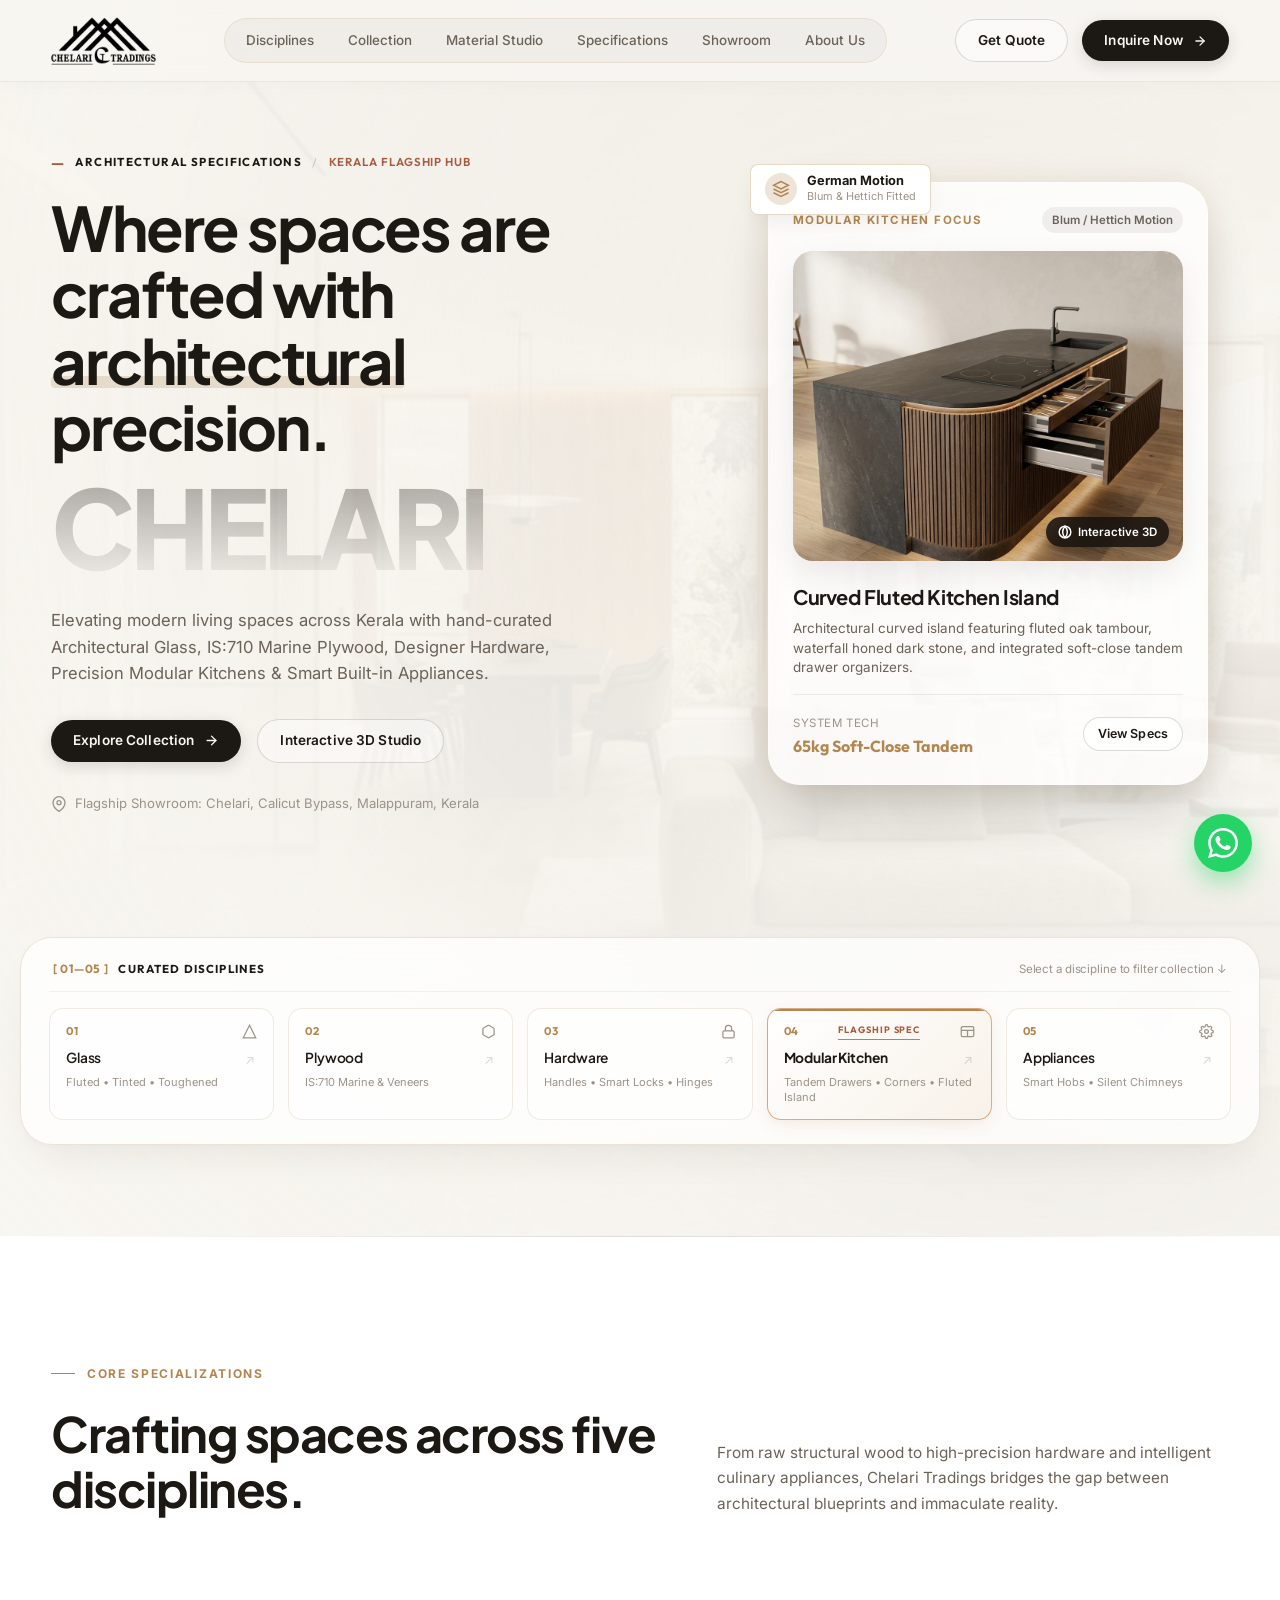
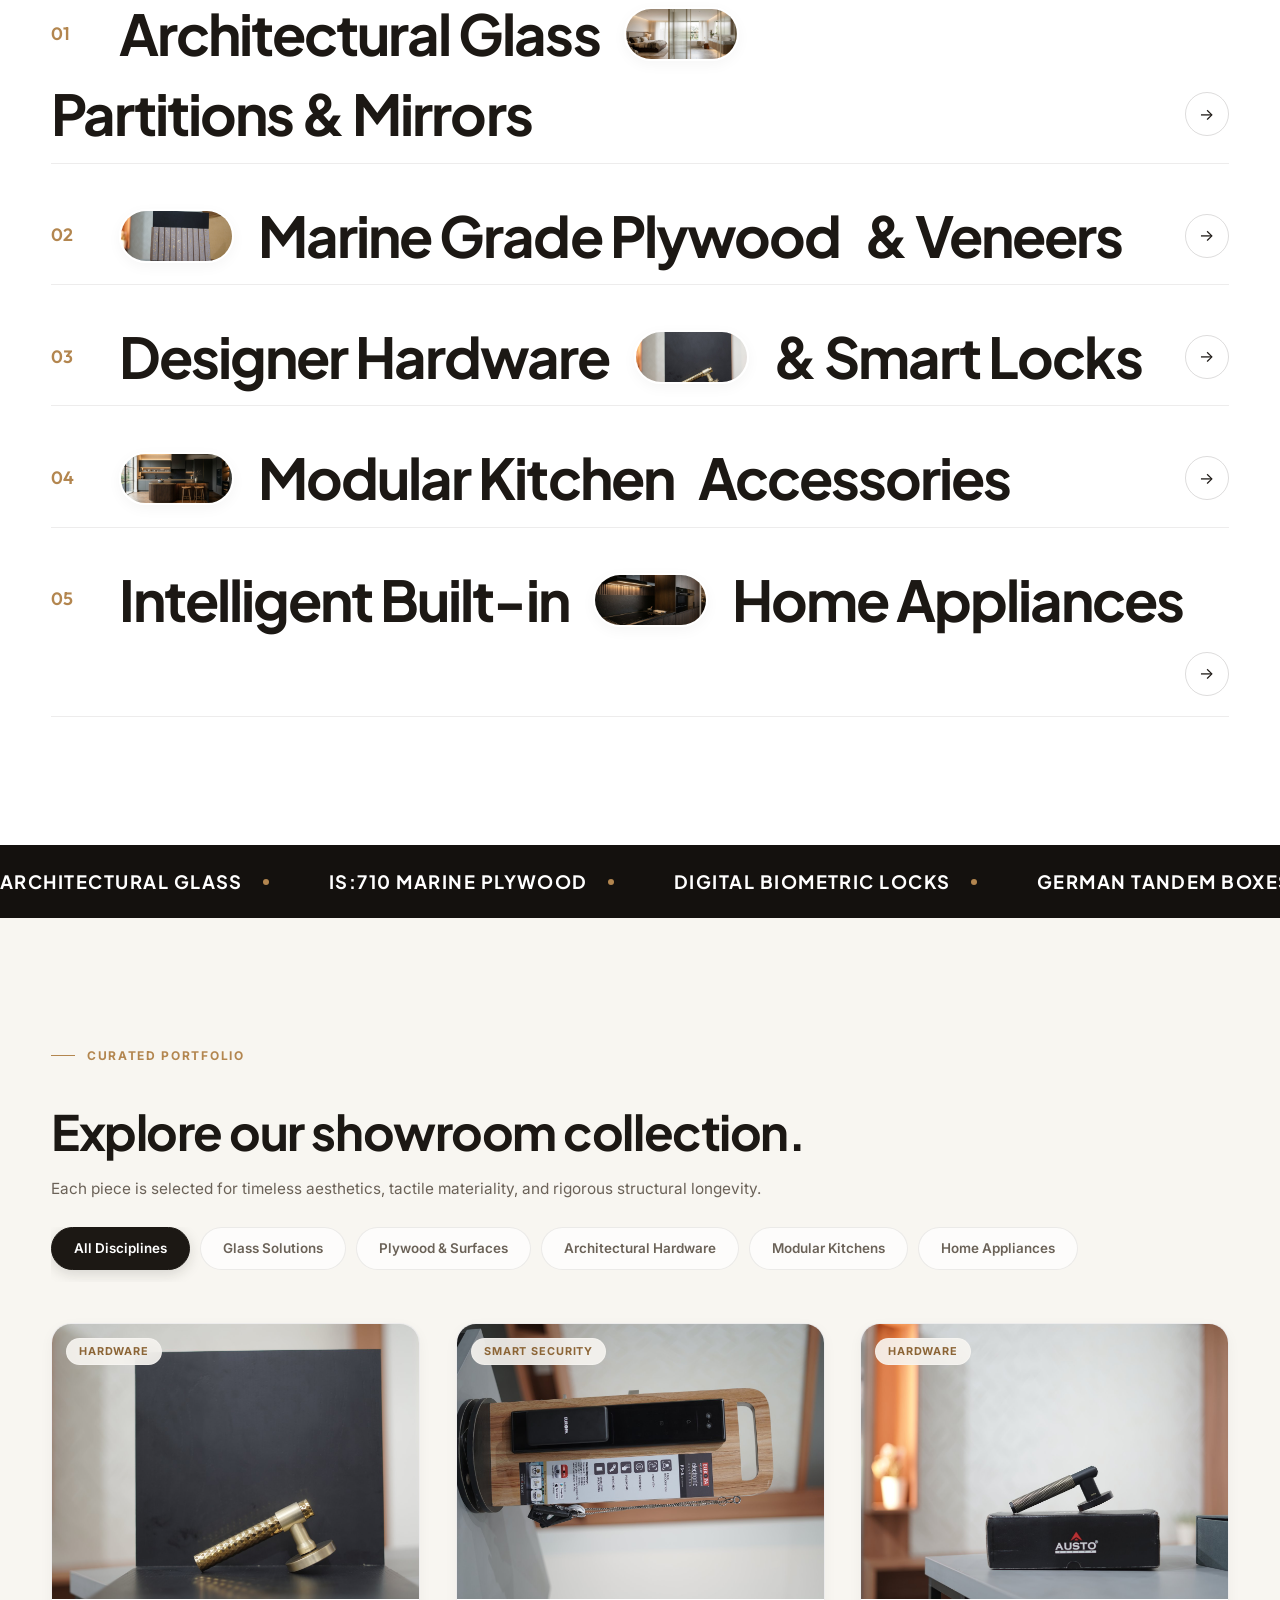
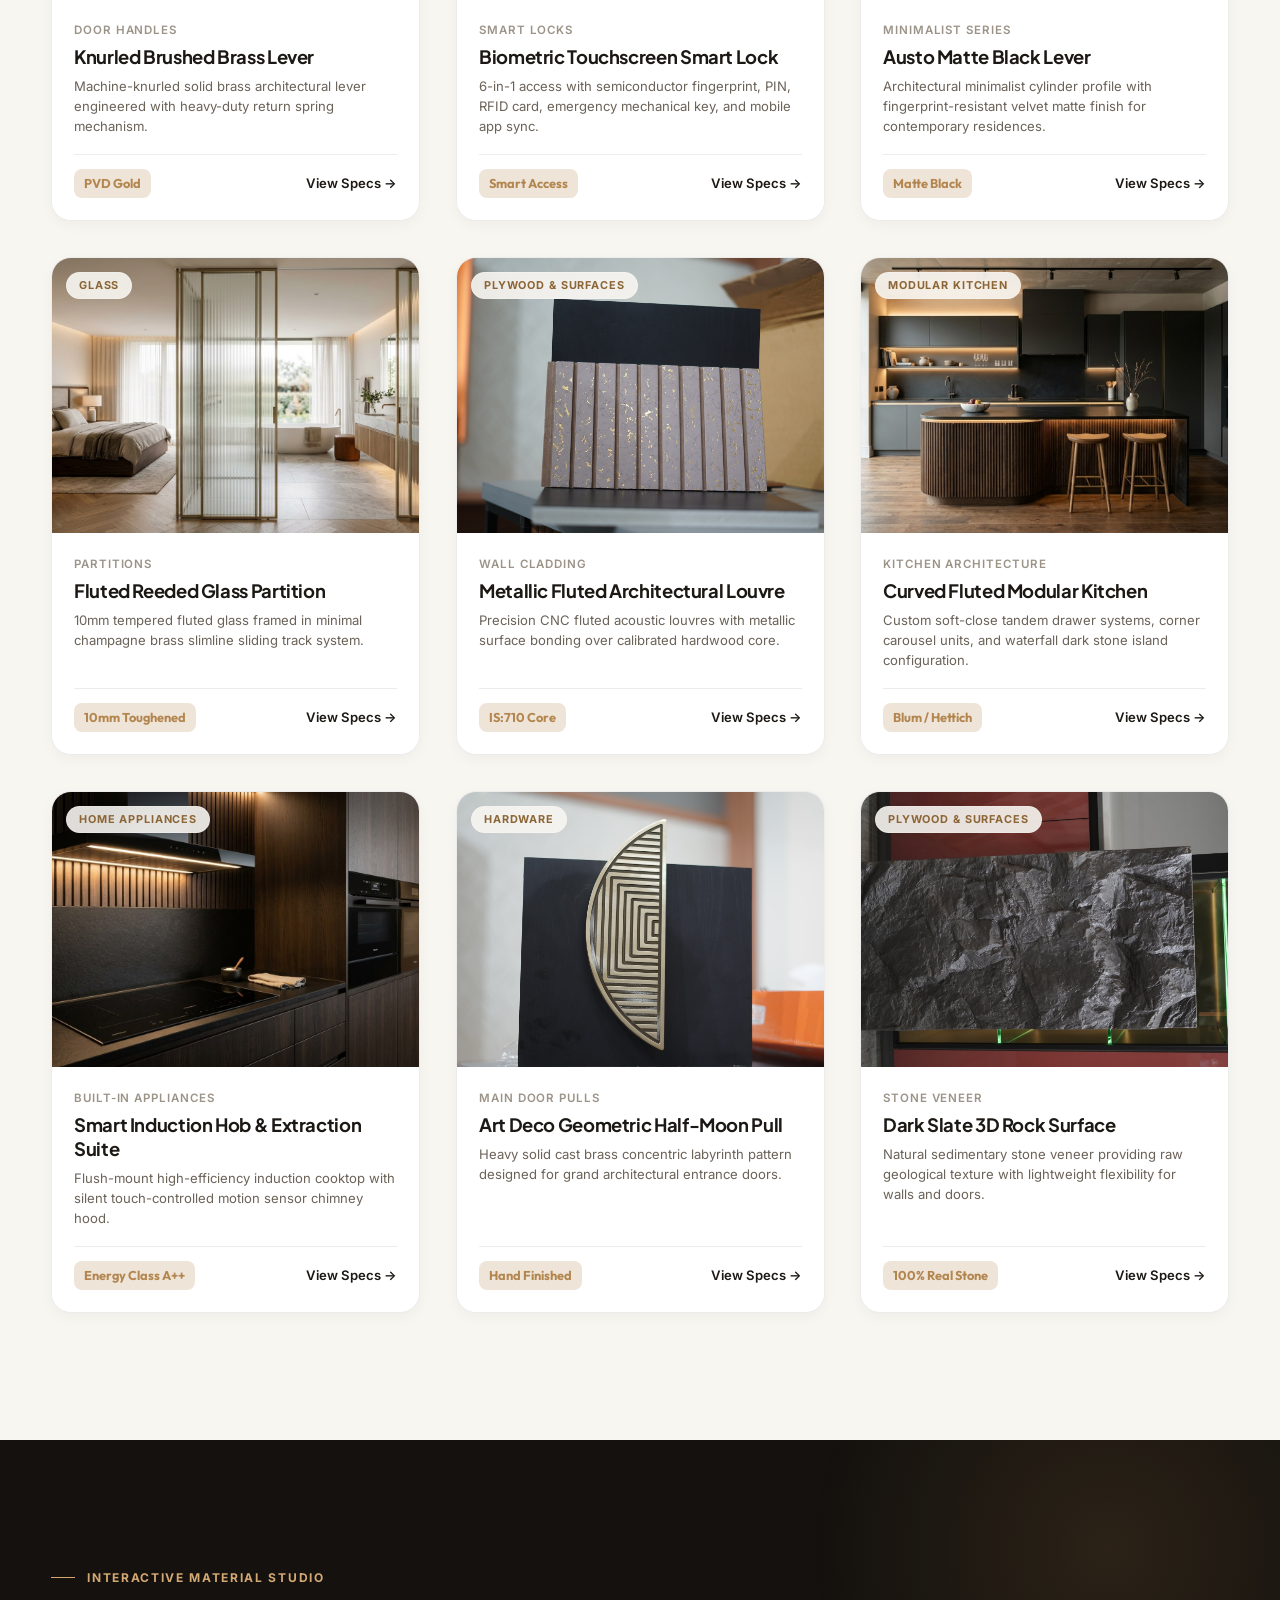
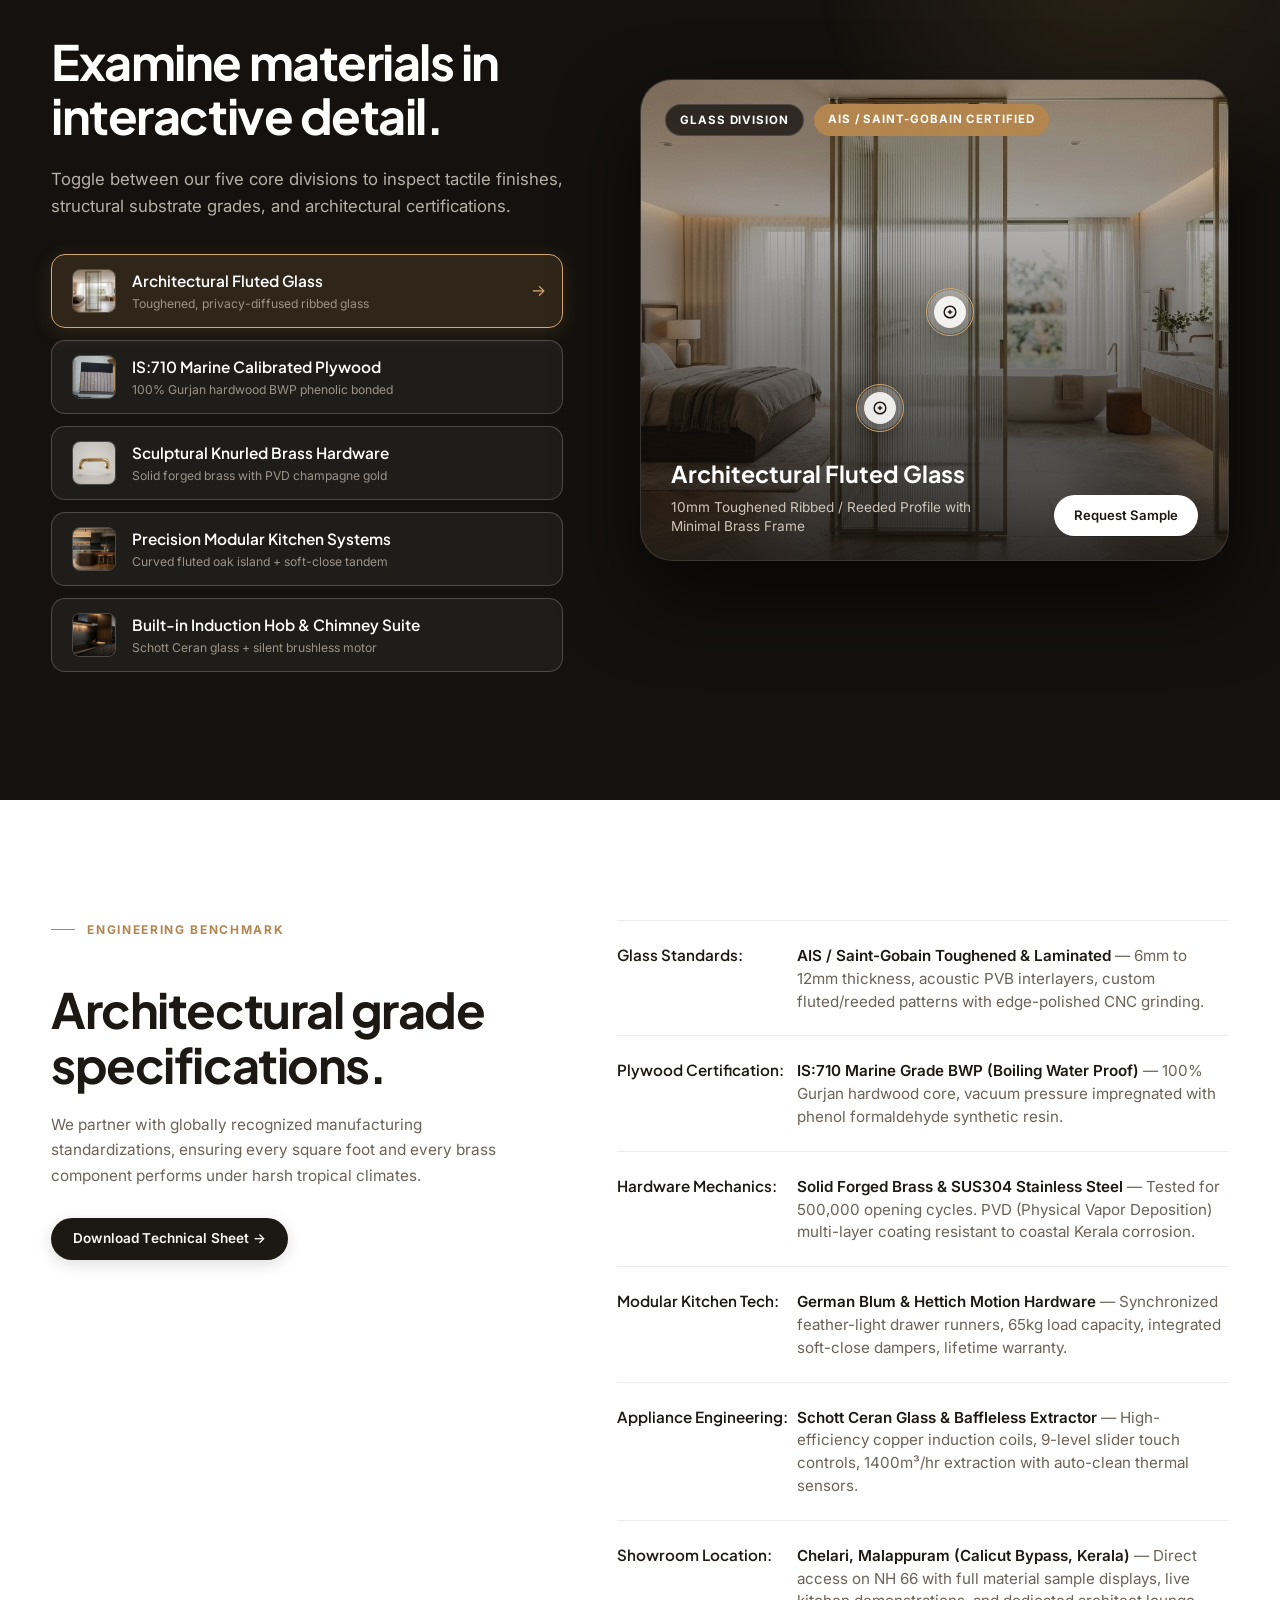
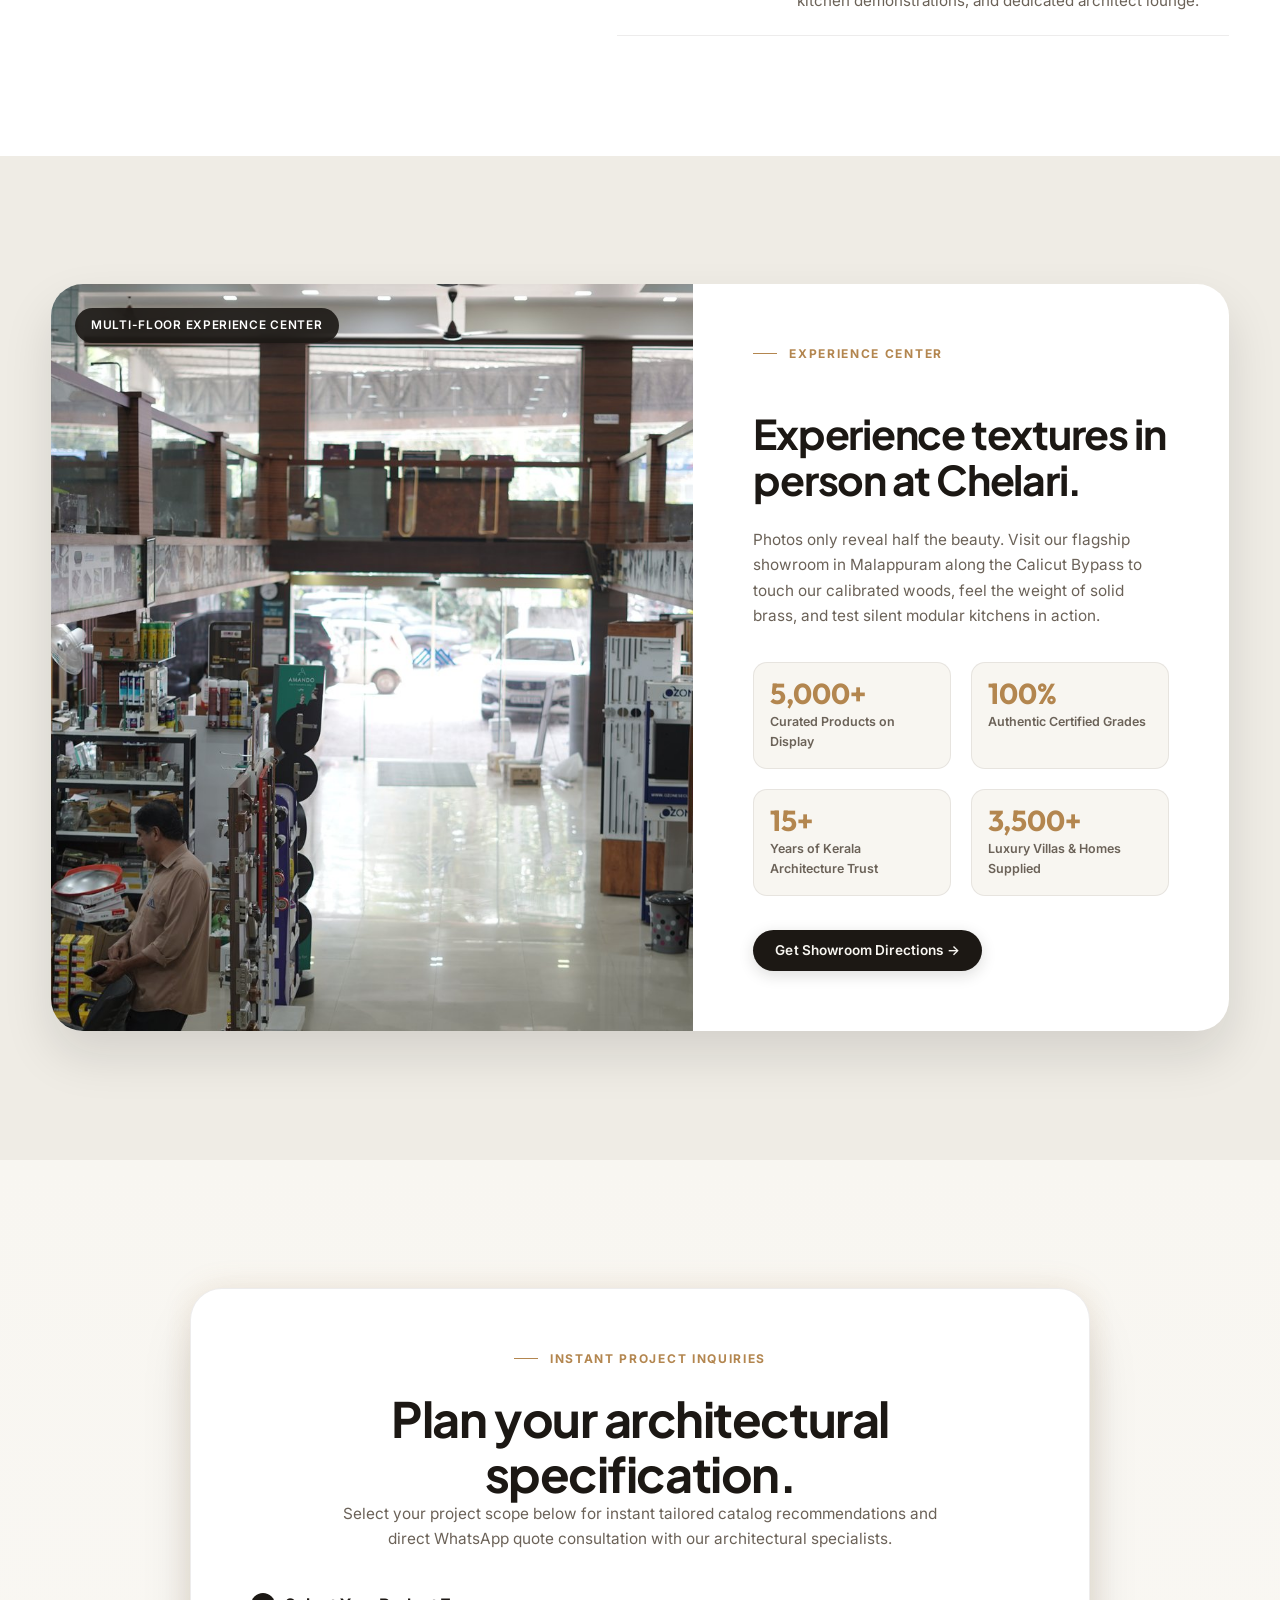
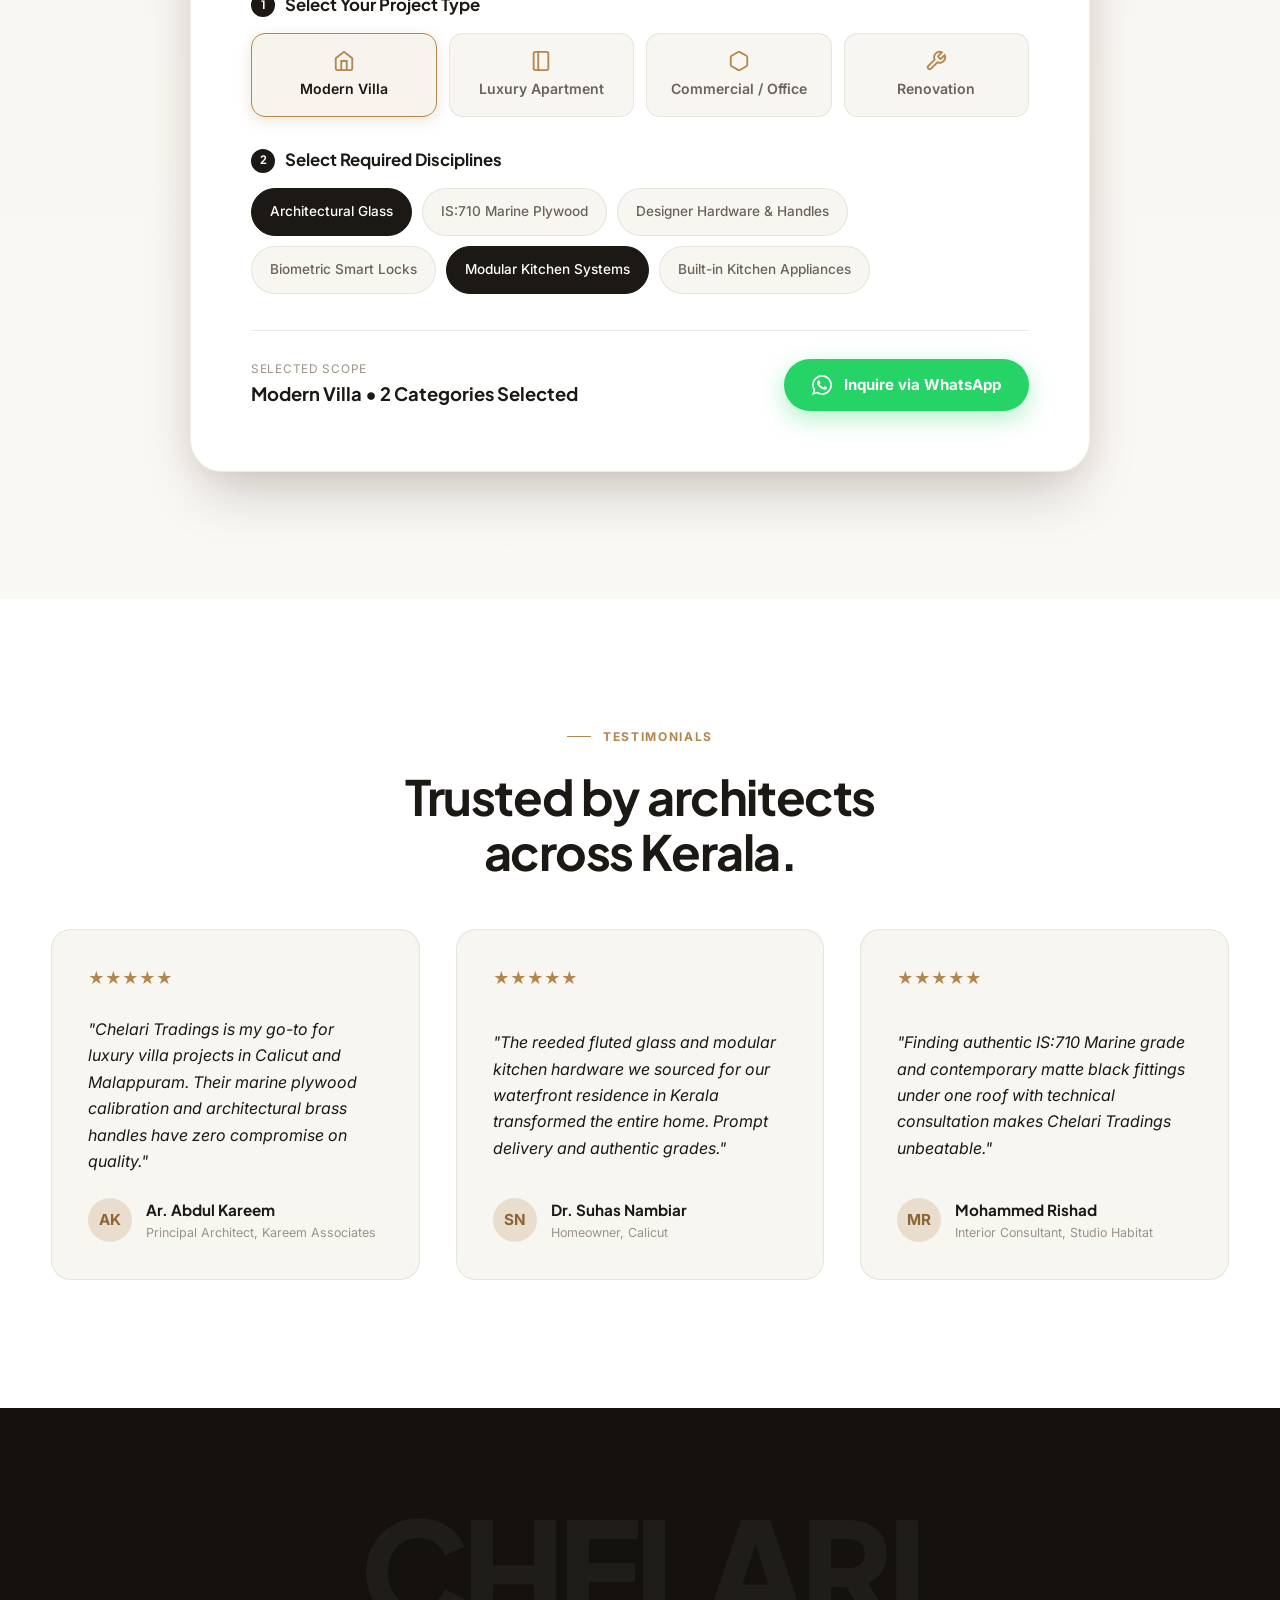
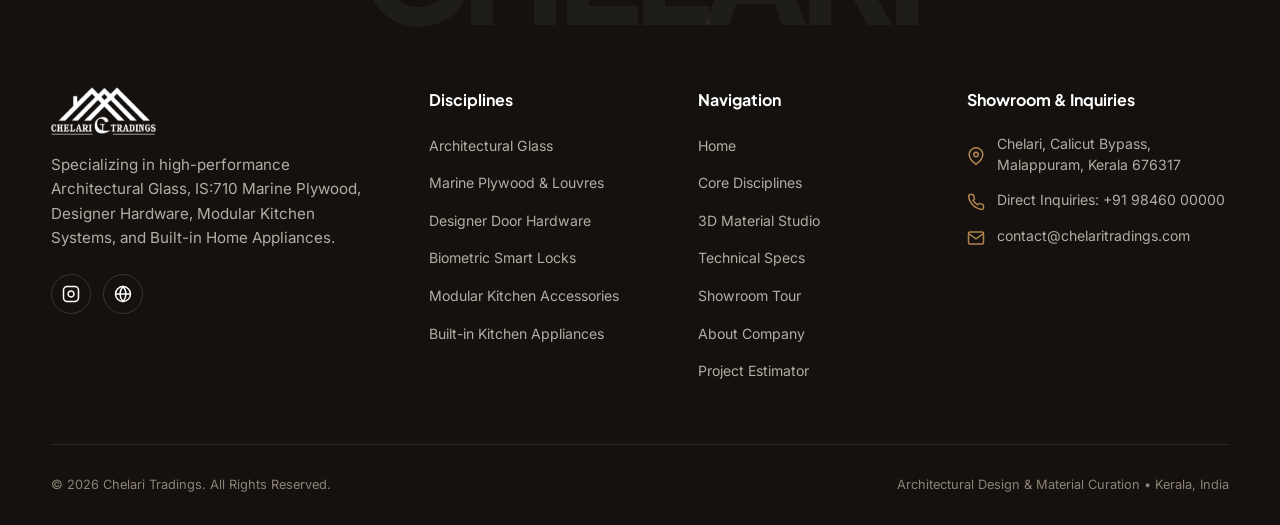
==== index.html @ c4375ded "first commit" ====
<!DOCTYPE html>
<html lang="en">
<head>
  <meta charset="UTF-8">
  <meta name="viewport" content="width=device-width, initial-scale=1.0">
  <title>Chelari Tradings — Architectural Glass, Plywood, Hardware, Modular Kitchens & Appliances</title>
  <meta name="description" content="Chelari Tradings is Kerala's premier architectural showroom for Toughened Glass, Marine Plywood, Luxury Hardware, German Modular Kitchens & Built-in Home Appliances.">
  <meta name="keywords" content="Chelari Tradings, Glass, Plywood, Hardware, Modular Kitchen Accessories, Home Appliances, Malappuram, Kerala, Calicut, Architectural Hardware">
  
  <!-- Open Graph -->
  <meta property="og:type" content="website">
  <meta property="og:title" content="Chelari Tradings — The Art of Architectural Living">
  <meta property="og:description" content="Curating world-class Glass, Marine Plywood, Architectural Hardware, Modular Kitchens & Built-in Appliances.">
  <meta property="og:image" content="assets/images/features/hero-interior.jpg">
  <meta property="og:url" content="https://chelaritradings.com">

  <!-- Favicon -->
  <link rel="icon" type="image/png" href="assets/images/logo_black_nav.png">

  <!-- Stylesheet -->
  <link rel="stylesheet" href="css/style.css">
</head>
<body>

  <!-- Top Scroll Progress Indicator -->
  <div id="scroll-progress"></div>

  <!-- Site Navigation Header -->
  <header class="site-header" id="site-header">
    <div class="container nav-wrapper">
      <a href="#hero" class="brand-logo" id="nav-brand-logo" aria-label="Chelari Tradings Home">
        <img src="assets/images/logo_black_nav.png" alt="Chelari Tradings" width="130" height="58">
      </a>

      <!-- Desktop Navigation Menu -->
      <nav class="nav-links" id="desktop-nav-menu" aria-label="Main Navigation">
        <a href="#disciplines" class="nav-link">Disciplines</a>
        <a href="#showcase" class="nav-link">Collection</a>
        <a href="#studio" class="nav-link">Material Studio</a>
        <a href="#standards" class="nav-link">Specifications</a>
        <a href="#showroom" class="nav-link">Showroom</a>
        <a href="about.html" class="nav-link">About Us</a>
      </nav>

      <!-- Desktop CTA -->
      <div class="nav-cta-group">
        <a href="#estimator" class="btn-pill btn-pill-outline" id="nav-quote-btn">Get Quote</a>
        <a href="https://wa.me/919846000000?text=Hello%20Chelari%20Tradings%2C%20I%20would%20like%20to%20inquire%20about%20your%20products" target="_blank" rel="noopener" class="btn-pill btn-pill-primary" id="nav-contact-btn">
          <span>Inquire Now</span>
          <svg width="14" height="14" viewBox="0 0 24 24" fill="none" stroke="currentColor" stroke-width="2.2" stroke-linecap="round" stroke-linejoin="round">
            <line x1="5" y1="12" x2="19" y2="12"></line>
            <polyline points="12 5 19 12 12 19"></polyline>
          </svg>
        </a>
      </div>

      <!-- Mobile Hamburger Button -->
      <button class="mobile-toggle" id="mobile-menu-toggle" aria-label="Open Navigation Menu">
        <span></span>
        <span></span>
        <span></span>
      </button>
    </div>
  </header>

  <!-- Mobile Drawer Menu -->
  <div class="mobile-drawer" id="mobile-nav-drawer" aria-hidden="true">
    <nav class="nav-links">
      <a href="#disciplines" class="nav-link">Disciplines</a>
      <a href="#showcase" class="nav-link">Collection</a>
      <a href="#studio" class="nav-link">Material Studio</a>
      <a href="#standards" class="nav-link">Specifications</a>
      <a href="#showroom" class="nav-link">Showroom Tour</a>
      <a href="about.html" class="nav-link">About Chelari</a>
      <a href="#estimator" class="nav-link">Project Estimator</a>
    </nav>
    <a href="https://wa.me/919846000000?text=Hello%20Chelari%20Tradings%2C%20I%20would%20like%20to%20inquire%20about%20your%20products" class="btn-pill btn-pill-primary" style="justify-content: center; width: 100%;">
      Inquire on WhatsApp →
    </a>
  </div>

  <main id="main-content">

    <!-- ==========================================================================
         HERO SECTION (3D Parallax & Floating 3D Showcase Card)
         ========================================================================== -->
    <section class="hero-section" id="hero">
      <div class="hero-backdrop">
        <img src="assets/images/features/hero-interior.jpg" alt="Architectural Luxury Interior Background" class="hero-backdrop-img" loading="eager" fetchpriority="high">
        <div class="hero-backdrop-gradient"></div>
      </div>

      <div class="container hero-content-grid">
        <!-- Hero Left Column -->
        <div class="hero-left">
          <div class="hero-eyebrow" id="hero-badge">
            <span class="hero-eyebrow-accent">—</span>
            <span class="hero-eyebrow-label">ARCHITECTURAL SPECIFICATIONS</span>
            <span class="hero-eyebrow-sep">/</span>
            <span class="hero-eyebrow-hub">KERALA FLAGSHIP HUB</span>
          </div>

          <h1 class="hero-headline">
            Where spaces are crafted with <span class="highlight-word">architectural</span> precision.
          </h1>

          <div class="hero-brand-mega" aria-hidden="true">CHELARI</div>

          <p class="hero-subtext">
            Elevating modern living spaces across Kerala with hand-curated Architectural Glass, IS:710 Marine Plywood, Designer Hardware, Precision Modular Kitchens & Smart Built-in Appliances.
          </p>

          <div class="hero-actions">
            <a href="#showcase" class="btn-pill btn-pill-primary" id="hero-explore-cta">
              <span>Explore Collection</span>
              <svg width="15" height="15" viewBox="0 0 24 24" fill="none" stroke="currentColor" stroke-width="2.2" stroke-linecap="round" stroke-linejoin="round">
                <line x1="5" y1="12" x2="19" y2="12"></line>
                <polyline points="12 5 19 12 12 19"></polyline>
              </svg>
            </a>
            <a href="#studio" class="btn-pill btn-pill-outline" id="hero-studio-cta">Interactive 3D Studio</a>
          </div>

          <div class="hero-location-tag">
            <svg width="16" height="16" viewBox="0 0 24 24" fill="none" stroke="currentColor" stroke-width="2">
              <path d="M21 10c0 7-9 13-9 13s-9-6-9-13a9 9 0 0 1 18 0z"></path>
              <circle cx="12" cy="10" r="3"></circle>
            </svg>
            <span>Flagship Showroom: Chelari, Calicut Bypass, Malappuram, Kerala</span>
          </div>
        </div>

        <!-- Hero Right Column: 3D Interactive Card -->
        <div class="hero-right">
          <div class="hero-3d-card-wrapper">
            <!-- Satellite Floating Badge -->
            <div class="hero-satellite-badge" id="hero-floating-badge">
              <div class="satellite-icon">
                <svg width="18" height="18" viewBox="0 0 24 24" fill="none" stroke="currentColor" stroke-width="2">
                  <path d="M12 2L2 7l10 5 10-5-10-5zM2 17l10 5 10-5M2 12l10 5 10-5"></path>
                </svg>
              </div>
              <div class="satellite-text">
                <span class="satellite-bold">German Motion</span>
                <span class="satellite-sub">Blum &amp; Hettich Fitted</span>
              </div>
            </div>

            <!-- The 3D Interactive Tilt Card -->
            <div class="hero-3d-card tilt-card" id="hero-featured-tilt-card" data-grade="Marine IS:710 / German Hardware" data-finish="Fluted Dark Oak & Honed Quartzite">
              <div class="hero-3d-card-glare"></div>

              <div class="hero-card-header">
                <span class="hero-card-category">MODULAR KITCHEN FOCUS</span>
                <span class="hero-card-spec-badge">Blum / Hettich Motion</span>
              </div>

              <div class="hero-card-visual">
                <img src="assets/images/features/hero-kitchen-3d.jpg" alt="Curved Fluted Modular Kitchen Island System" width="600" height="450">
                <div class="hero-card-3d-tag">
                  <svg width="14" height="14" viewBox="0 0 24 24" fill="none" stroke="currentColor" stroke-width="2.5">
                    <circle cx="12" cy="12" r="10"></circle>
                    <path d="M12 2a15.3 15.3 0 0 1 4 10 15.3 15.3 0 0 1-4 10 15.3 15.3 0 0 1-4-10 15.3 15.3 0 0 1 4-10z"></path>
                  </svg>
                  <span>Interactive 3D</span>
                </div>
              </div>

              <div class="hero-card-footer">
                <h3 class="hero-card-title">Curved Fluted Kitchen Island</h3>
                <p class="hero-card-desc">Architectural curved island featuring fluted oak tambour, waterfall honed dark stone, and integrated soft-close tandem drawer organizers.</p>
                <div class="hero-card-meta">
                  <div>
                    <span class="hero-card-price-label">SYSTEM TECH</span>
                    <div class="hero-card-grade">65kg Soft-Close Tandem</div>
                  </div>
                  <button class="btn-pill btn-pill-outline js-quick-view" style="padding: 6px 14px; font-size: 0.78rem;">
                    View Specs
                  </button>
                </div>
              </div>
            </div>
          </div>
        </div>
      </div>

      <!-- Hero Bottom Disciplines Quick Dock with Mobile Scroll-Driven Slide Track -->
      <div class="hero-bottom-scroll-track" id="hero-disciplines-track">
        <div class="container hero-bottom-bar" id="hero-disciplines-dock">
          <div class="hero-dock-header">
            <div class="hero-dock-label">
              <span class="dock-index-bracket">[ 01—05 ]</span>
              <span class="dock-index-title">CURATED DISCIPLINES</span>
            </div>
            <span class="hero-dock-hint">
              <span class="dock-hint-desktop">Select a discipline to filter collection ↓</span>
              <span class="dock-hint-mobile">Scroll down to explore 01—05 →</span>
            </span>
          </div>

          <!-- Mobile Scroll Progress Indicator -->
          <div class="hero-dock-mobile-progress" aria-hidden="true">
            <div class="hero-dock-mobile-bar" id="hero-dock-progress-bar"></div>
          </div>

          <div class="hero-ticker-grid-wrap">
            <div class="hero-ticker-grid" id="hero-ticker-grid">
              <!-- 01: Glass -->
              <div class="hero-ticker-item" onclick="filterAndScroll('glass')" role="button" tabindex="0">
                <div class="hero-ticker-top">
                  <span class="hero-ticker-num">01</span>
                  <div class="hero-ticker-icon">
                    <svg width="15" height="15" viewBox="0 0 24 24" fill="none" stroke="currentColor" stroke-width="2">
                      <polygon points="12 2 2 22 22 22"></polygon>
                    </svg>
                  </div>
                </div>
                <div class="hero-ticker-name-row">
                  <span class="hero-ticker-name">Glass</span>
                  <span class="hero-ticker-arrow">↗</span>
                </div>
                <span class="hero-ticker-sub">Fluted • Tinted • Toughened</span>
              </div>

              <!-- 02: Plywood -->
              <div class="hero-ticker-item" onclick="filterAndScroll('plywood')" role="button" tabindex="0">
                <div class="hero-ticker-top">
                  <span class="hero-ticker-num">02</span>
                  <div class="hero-ticker-icon">
                    <svg width="15" height="15" viewBox="0 0 24 24" fill="none" stroke="currentColor" stroke-width="2">
                      <path d="M21 16V8a2 2 0 0 0-1-1.73l-7-4a2 2 0 0 0-2 0l-7 4A2 2 0 0 0 3 8v8a2 2 0 0 0 1 1.73l7 4a2 2 0 0 0 2 0l7-4A2 2 0 0 0 21 16z"></path>
                    </svg>
                  </div>
                </div>
                <div class="hero-ticker-name-row">
                  <span class="hero-ticker-name">Plywood</span>
                  <span class="hero-ticker-arrow">↗</span>
                </div>
                <span class="hero-ticker-sub">IS:710 Marine &amp; Veneers</span>
              </div>

              <!-- 03: Hardware -->
              <div class="hero-ticker-item" onclick="filterAndScroll('hardware')" role="button" tabindex="0">
                <div class="hero-ticker-top">
                  <span class="hero-ticker-num">03</span>
                  <div class="hero-ticker-icon">
                    <svg width="15" height="15" viewBox="0 0 24 24" fill="none" stroke="currentColor" stroke-width="2">
                      <rect x="3" y="11" width="18" height="11" rx="2" ry="2"></rect>
                      <path d="M7 11V7a5 5 0 0 1 10 0v4"></path>
                    </svg>
                  </div>
                </div>
                <div class="hero-ticker-name-row">
                  <span class="hero-ticker-name">Hardware</span>
                  <span class="hero-ticker-arrow">↗</span>
                </div>
                <span class="hero-ticker-sub">Handles • Smart Locks • Hinges</span>
              </div>

              <!-- 04: Modular Kitchen (PRIMARY FOCUS) -->
              <div class="hero-ticker-item hero-ticker-highlight" onclick="filterAndScroll('kitchen')" role="button" tabindex="0">
                <div class="hero-ticker-top">
                  <span class="hero-ticker-num">04</span>
                  <span class="hero-ticker-spec-tag">FLAGSHIP SPEC</span>
                  <div class="hero-ticker-icon">
                    <svg width="15" height="15" viewBox="0 0 24 24" fill="none" stroke="currentColor" stroke-width="2">
                      <rect x="2" y="4" width="20" height="16" rx="2"></rect>
                      <line x1="2" y1="10" x2="22" y2="10"></line>
                      <line x1="12" y1="10" x2="12" y2="20"></line>
                    </svg>
                  </div>
                </div>
                <div class="hero-ticker-name-row">
                  <span class="hero-ticker-name">Modular Kitchen</span>
                  <span class="hero-ticker-arrow">↗</span>
                </div>
                <span class="hero-ticker-sub">Tandem Drawers • Corners • Fluted Island</span>
              </div>

              <!-- 05: Appliances -->
              <div class="hero-ticker-item" onclick="filterAndScroll('appliances')" role="button" tabindex="0">
                <div class="hero-ticker-top">
                  <span class="hero-ticker-num">05</span>
                  <div class="hero-ticker-icon">
                    <svg width="15" height="15" viewBox="0 0 24 24" fill="none" stroke="currentColor" stroke-width="2">
                      <circle cx="12" cy="12" r="3"></circle>
                      <path d="M19.4 15a1.65 1.65 0 0 0 .33 1.82l.06.06a2 2 0 0 1 0 2.83 2 2 0 0 1-2.83 0l-.06-.06a1.65 1.65 0 0 0-1.82-.33 1.65 1.65 0 0 0-1 1.51V21a2 2 0 0 1-2 2 2 2 0 0 1-2-2v-.09A1.65 1.65 0 0 0 9 19.4a1.65 1.65 0 0 0-1.82.33l-.06.06a2 2 0 0 1-2.83 0 2 2 0 0 1 0-2.83l.06-.06a1.65 1.65 0 0 0 .33-1.82 1.65 1.65 0 0 0-1.51-1H3a2 2 0 0 1-2-2 2 2 0 0 1 2-2h.09A1.65 1.65 0 0 0 4.6 9a1.65 1.65 0 0 0-.33-1.82l-.06-.06a2 2 0 0 1 0-2.83 2 2 0 0 1 2.83 0l.06.06a1.65 1.65 0 0 0 1.82.33H9a1.65 1.65 0 0 0 1-1.51V3a2 2 0 0 1 2-2 2 2 0 0 1 2 2v.09a1.65 1.65 0 0 0 1 1.51 1.65 1.65 0 0 0 1.82-.33l.06-.06a2 2 0 0 1 2.83 0 2 2 0 0 1 0 2.83l-.06.06a1.65 1.65 0 0 0-.33 1.82V9a1.65 1.65 0 0 0 1.51 1H21a2 2 0 0 1 2 2 2 2 0 0 1-2 2h-.09a1.65 1.65 0 0 0-1.51 1z"></path>
                    </svg>
                  </div>
                </div>
                <div class="hero-ticker-name-row">
                  <span class="hero-ticker-name">Appliances</span>
                  <span class="hero-ticker-arrow">↗</span>
                </div>
                <span class="hero-ticker-sub">Smart Hobs • Silent Chimneys</span>
              </div>
            </div>
          </div>
        </div>
      </div>
    </section>

    <!-- ==========================================================================
         SECTION 2: DISCIPLINES SHOWCASE (Graft Typographic Style with Image Pills)
         ========================================================================== -->
    <section class="disciplines-section" id="disciplines">
      <div class="container">
        <div class="disciplines-intro">
          <div>
            <div class="section-label">Core Specializations</div>
            <h2 class="section-title-huge">Crafting spaces across five disciplines.</h2>
          </div>
          <p class="section-lead-text">
            From raw structural wood to high-precision hardware and intelligent culinary appliances, Chelari Tradings bridges the gap between architectural blueprints and immaculate reality.
          </p>
        </div>

        <div class="disciplines-list" id="disciplines-list">
          <!-- Row 1: Glass -->
          <div class="discipline-row" onclick="filterAndScroll('glass')">
            <span class="discipline-number">01</span>
            <span class="discipline-text">Architectural Glass</span>
            <div class="discipline-pill-img">
              <img src="assets/images/features/glass-architecture.jpg" alt="Architectural Glass Partition" loading="lazy">
            </div>
            <span class="discipline-text">Partitions & Mirrors</span>
            <div class="discipline-arrow">→</div>
          </div>

          <!-- Row 2: Plywood -->
          <div class="discipline-row" onclick="filterAndScroll('plywood')">
            <span class="discipline-number">02</span>
            <div class="discipline-pill-img">
              <img src="assets/images/optimized/DSC03931.jpg" alt="Plywood Louvres and Decorative Veneer" loading="lazy">
            </div>
            <span class="discipline-text">Marine Grade Plywood</span>
            <span class="discipline-text">& Veneers</span>
            <div class="discipline-arrow">→</div>
          </div>

          <!-- Row 3: Hardware -->
          <div class="discipline-row" onclick="filterAndScroll('hardware')">
            <span class="discipline-number">03</span>
            <span class="discipline-text">Designer Hardware</span>
            <div class="discipline-pill-img">
              <img src="assets/images/optimized/DSC03835.jpg" alt="Luxury Door Lever" loading="lazy">
            </div>
            <span class="discipline-text">& Smart Locks</span>
            <div class="discipline-arrow">→</div>
          </div>

          <!-- Row 4: Modular Kitchen -->
          <div class="discipline-row" onclick="filterAndScroll('kitchen')">
            <span class="discipline-number">04</span>
            <div class="discipline-pill-img">
              <img src="assets/images/features/modular-kitchen.jpg" alt="Modular Kitchen Installation" loading="lazy">
            </div>
            <span class="discipline-text">Modular Kitchen</span>
            <span class="discipline-text">Accessories</span>
            <div class="discipline-arrow">→</div>
          </div>

          <!-- Row 5: Home Appliances -->
          <div class="discipline-row" onclick="filterAndScroll('appliances')">
            <span class="discipline-number">05</span>
            <span class="discipline-text">Intelligent Built-in</span>
            <div class="discipline-pill-img">
              <img src="assets/images/features/appliances-luxury.jpg" alt="Smart Induction Cooktop" loading="lazy">
            </div>
            <span class="discipline-text">Home Appliances</span>
            <div class="discipline-arrow">→</div>
          </div>
        </div>
      </div>
    </section>

    <!-- ==========================================================================
         INFINITE MARQUEE TICKER
         ========================================================================== -->
    <div class="marquee-band" aria-hidden="true">
      <div class="marquee-content">
        <span class="marquee-item">ARCHITECTURAL GLASS <span class="marquee-dot"></span></span>
        <span class="marquee-item">IS:710 MARINE PLYWOOD <span class="marquee-dot"></span></span>
        <span class="marquee-item">DIGITAL BIOMETRIC LOCKS <span class="marquee-dot"></span></span>
        <span class="marquee-item">GERMAN TANDEM BOXES <span class="marquee-dot"></span></span>
        <span class="marquee-item">SMART INDUCTION HOBS <span class="marquee-dot"></span></span>
        <span class="marquee-item">CHELARI TRADINGS KERALA <span class="marquee-dot"></span></span>
        <span class="marquee-item">ARCHITECTURAL GLASS <span class="marquee-dot"></span></span>
        <span class="marquee-item">IS:710 MARINE PLYWOOD <span class="marquee-dot"></span></span>
        <span class="marquee-item">DIGITAL BIOMETRIC LOCKS <span class="marquee-dot"></span></span>
        <span class="marquee-item">GERMAN TANDEM BOXES <span class="marquee-dot"></span></span>
        <span class="marquee-item">SMART INDUCTION HOBS <span class="marquee-dot"></span></span>
        <span class="marquee-item">CHELARI TRADINGS KERALA <span class="marquee-dot"></span></span>
      </div>
    </div>

    <!-- ==========================================================================
         SECTION 3: 3D PRODUCT & MATERIAL SHOWCASE (Real Showroom Photography)
         ========================================================================== -->
    <section class="showcase-section" id="showcase">
      <div class="container">
        <div class="showcase-header">
          <div class="section-label">Curated Portfolio</div>
          <h2 class="section-title-huge">Explore our showroom collection.</h2>
          <p class="section-lead-text">
            Each piece is selected for timeless aesthetics, tactile materiality, and rigorous structural longevity.
          </p>

          <!-- Category Filter Tabs -->
          <div class="filter-tabs-wrapper" id="product-filter-tabs">
            <button class="filter-tab active" data-filter="all">All Disciplines</button>
            <button class="filter-tab" data-filter="glass">Glass Solutions</button>
            <button class="filter-tab" data-filter="plywood">Plywood & Surfaces</button>
            <button class="filter-tab" data-filter="hardware">Architectural Hardware</button>
            <button class="filter-tab" data-filter="kitchen">Modular Kitchens</button>
            <button class="filter-tab" data-filter="appliances">Home Appliances</button>
          </div>
        </div>

        <!-- 3D Card Grid -->
        <div class="products-grid" id="products-grid">
          
          <!-- Card 1: Knurled Brass Handle -->
          <div class="product-3d-card tilt-card" data-category="hardware" data-grade="Solid Brass / Knurled" data-finish="Champagne Brushed Gold">
            <div class="product-card-glare"></div>
            <div class="product-img-wrapper">
              <span class="product-tag">Hardware</span>
              <img src="assets/images/optimized/DSC03835.jpg" alt="Knurled Brass Luxury Lever" loading="lazy">
              <button class="product-quick-view-btn js-quick-view" aria-label="View Specs">
                <svg width="18" height="18" viewBox="0 0 24 24" fill="none" stroke="currentColor" stroke-width="2">
                  <path d="M1 12s4-8 11-8 11 8 11 8-4 8-11 8-11-8-11-8z"></path>
                  <circle cx="12" cy="12" r="3"></circle>
                </svg>
              </button>
            </div>
            <div class="product-info-block">
              <span class="product-category-label">DOOR HANDLES</span>
              <h3 class="product-name">Knurled Brushed Brass Lever</h3>
              <p class="product-specs-snippet">Machine-knurled solid brass architectural lever engineered with heavy-duty return spring mechanism.</p>
              <div class="product-footer-row">
                <span class="product-badge-spec">PVD Gold</span>
                <a href="#" class="product-inquire-link js-quick-view">View Specs →</a>
              </div>
            </div>
          </div>

          <!-- Card 2: Biometric Smart Lock -->
          <div class="product-3d-card tilt-card" data-category="hardware" data-grade="Grade 3 Security / Zinc Alloy" data-finish="Matte Black Obsidian">
            <div class="product-card-glare"></div>
            <div class="product-img-wrapper">
              <span class="product-tag">Smart Security</span>
              <img src="assets/images/optimized/DSC03811.jpg" alt="Digital Biometric Touchscreen Lock" loading="lazy">
              <button class="product-quick-view-btn js-quick-view" aria-label="View Specs">
                <svg width="18" height="18" viewBox="0 0 24 24" fill="none" stroke="currentColor" stroke-width="2">
                  <path d="M1 12s4-8 11-8 11 8 11 8-4 8-11 8-11-8-11-8z"></path>
                  <circle cx="12" cy="12" r="3"></circle>
                </svg>
              </button>
            </div>
            <div class="product-info-block">
              <span class="product-category-label">SMART LOCKS</span>
              <h3 class="product-name">Biometric Touchscreen Smart Lock</h3>
              <p class="product-specs-snippet">6-in-1 access with semiconductor fingerprint, PIN, RFID card, emergency mechanical key, and mobile app sync.</p>
              <div class="product-footer-row">
                <span class="product-badge-spec">Smart Access</span>
                <a href="#" class="product-inquire-link js-quick-view">View Specs →</a>
              </div>
            </div>
          </div>

          <!-- Card 3: Austo Matte Black Lever -->
          <div class="product-3d-card tilt-card" data-category="hardware" data-grade="SUS304 Stainless Steel" data-finish="Electrophoretic Matte Black">
            <div class="product-card-glare"></div>
            <div class="product-img-wrapper">
              <span class="product-tag">Hardware</span>
              <img src="assets/images/optimized/DSC03830.jpg" alt="Austo Minimalist Matte Black Lever" loading="lazy">
              <button class="product-quick-view-btn js-quick-view" aria-label="View Specs">
                <svg width="18" height="18" viewBox="0 0 24 24" fill="none" stroke="currentColor" stroke-width="2">
                  <path d="M1 12s4-8 11-8 11 8 11 8-4 8-11 8-11-8-11-8z"></path>
                  <circle cx="12" cy="12" r="3"></circle>
                </svg>
              </button>
            </div>
            <div class="product-info-block">
              <span class="product-category-label">MINIMALIST SERIES</span>
              <h3 class="product-name">Austo Matte Black Lever</h3>
              <p class="product-specs-snippet">Architectural minimalist cylinder profile with fingerprint-resistant velvet matte finish for contemporary residences.</p>
              <div class="product-footer-row">
                <span class="product-badge-spec">Matte Black</span>
                <a href="#" class="product-inquire-link js-quick-view">View Specs →</a>
              </div>
            </div>
          </div>

          <!-- Card 4: Fluted Architectural Glass -->
          <div class="product-3d-card tilt-card" data-category="glass" data-grade="Toughened / Safety Laminated" data-finish="Ribbed Fluted Optical">
            <div class="product-card-glare"></div>
            <div class="product-img-wrapper">
              <span class="product-tag">Glass</span>
              <img src="assets/images/features/glass-architecture.jpg" alt="Fluted Glass Sliding Partition" loading="lazy">
              <button class="product-quick-view-btn js-quick-view" aria-label="View Specs">
                <svg width="18" height="18" viewBox="0 0 24 24" fill="none" stroke="currentColor" stroke-width="2">
                  <path d="M1 12s4-8 11-8 11 8 11 8-4 8-11 8-11-8-11-8z"></path>
                  <circle cx="12" cy="12" r="3"></circle>
                </svg>
              </button>
            </div>
            <div class="product-info-block">
              <span class="product-category-label">PARTITIONS</span>
              <h3 class="product-name">Fluted Reeded Glass Partition</h3>
              <p class="product-specs-snippet">10mm tempered fluted glass framed in minimal champagne brass slimline sliding track system.</p>
              <div class="product-footer-row">
                <span class="product-badge-spec">10mm Toughened</span>
                <a href="#" class="product-inquire-link js-quick-view">View Specs →</a>
              </div>
            </div>
          </div>

          <!-- Card 5: Geometric Wall Louvres -->
          <div class="product-3d-card tilt-card" data-category="plywood" data-grade="BWP Hardwood Plywood" data-finish="Metallic Rose Gold / Teak">
            <div class="product-card-glare"></div>
            <div class="product-img-wrapper">
              <span class="product-tag">Plywood & Surfaces</span>
              <img src="assets/images/optimized/DSC03931.jpg" alt="Rose Gold Metallic Fluted Wall Louvre" loading="lazy">
              <button class="product-quick-view-btn js-quick-view" aria-label="View Specs">
                <svg width="18" height="18" viewBox="0 0 24 24" fill="none" stroke="currentColor" stroke-width="2">
                  <path d="M1 12s4-8 11-8 11 8 11 8-4 8-11 8-11-8-11-8z"></path>
                  <circle cx="12" cy="12" r="3"></circle>
                </svg>
              </button>
            </div>
            <div class="product-info-block">
              <span class="product-category-label">WALL CLADDING</span>
              <h3 class="product-name">Metallic Fluted Architectural Louvre</h3>
              <p class="product-specs-snippet">Precision CNC fluted acoustic louvres with metallic surface bonding over calibrated hardwood core.</p>
              <div class="product-footer-row">
                <span class="product-badge-spec">IS:710 Core</span>
                <a href="#" class="product-inquire-link js-quick-view">View Specs →</a>
              </div>
            </div>
          </div>

          <!-- Card 6: Modular Kitchen Systems -->
          <div class="product-3d-card tilt-card" data-category="kitchen" data-grade="Moisture Resistant Marine Base" data-finish="Fluted Oak & Honed Stone">
            <div class="product-card-glare"></div>
            <div class="product-img-wrapper">
              <span class="product-tag">Modular Kitchen</span>
              <img src="assets/images/features/modular-kitchen.jpg" alt="Luxury Curved Fluted Modular Kitchen" loading="lazy">
              <button class="product-quick-view-btn js-quick-view" aria-label="View Specs">
                <svg width="18" height="18" viewBox="0 0 24 24" fill="none" stroke="currentColor" stroke-width="2">
                  <path d="M1 12s4-8 11-8 11 8 11 8-4 8-11 8-11-8-11-8z"></path>
                  <circle cx="12" cy="12" r="3"></circle>
                </svg>
              </button>
            </div>
            <div class="product-info-block">
              <span class="product-category-label">KITCHEN ARCHITECTURE</span>
              <h3 class="product-name">Curved Fluted Modular Kitchen</h3>
              <p class="product-specs-snippet">Custom soft-close tandem drawer systems, corner carousel units, and waterfall dark stone island configuration.</p>
              <div class="product-footer-row">
                <span class="product-badge-spec">Blum / Hettich</span>
                <a href="#" class="product-inquire-link js-quick-view">View Specs →</a>
              </div>
            </div>
          </div>

          <!-- Card 7: Built-in Appliances -->
          <div class="product-3d-card tilt-card" data-category="appliances" data-grade="German Engineering Spec" data-finish="Schott Ceran Glass">
            <div class="product-card-glare"></div>
            <div class="product-img-wrapper">
              <span class="product-tag">Home Appliances</span>
              <img src="assets/images/features/appliances-luxury.jpg" alt="Integrated Induction Hob and Chimney Suite" loading="lazy">
              <button class="product-quick-view-btn js-quick-view" aria-label="View Specs">
                <svg width="18" height="18" viewBox="0 0 24 24" fill="none" stroke="currentColor" stroke-width="2">
                  <path d="M1 12s4-8 11-8 11 8 11 8-4 8-11 8-11-8-11-8z"></path>
                  <circle cx="12" cy="12" r="3"></circle>
                </svg>
              </button>
            </div>
            <div class="product-info-block">
              <span class="product-category-label">BUILT-IN APPLIANCES</span>
              <h3 class="product-name">Smart Induction Hob & Extraction Suite</h3>
              <p class="product-specs-snippet">Flush-mount high-efficiency induction cooktop with silent touch-controlled motion sensor chimney hood.</p>
              <div class="product-footer-row">
                <span class="product-badge-spec">Energy Class A++</span>
                <a href="#" class="product-inquire-link js-quick-view">View Specs →</a>
              </div>
            </div>
          </div>

          <!-- Card 8: Half-Moon Brass Pull -->
          <div class="product-3d-card tilt-card" data-category="hardware" data-grade="Solid Cast Brass" data-finish="Antique Brushed Brass">
            <div class="product-card-glare"></div>
            <div class="product-img-wrapper">
              <span class="product-tag">Hardware</span>
              <img src="assets/images/optimized/DSC03852.jpg" alt="Art Deco Half-Moon Pull Handle" loading="lazy">
              <button class="product-quick-view-btn js-quick-view" aria-label="View Specs">
                <svg width="18" height="18" viewBox="0 0 24 24" fill="none" stroke="currentColor" stroke-width="2">
                  <path d="M1 12s4-8 11-8 11 8 11 8-4 8-11 8-11-8-11-8z"></path>
                  <circle cx="12" cy="12" r="3"></circle>
                </svg>
              </button>
            </div>
            <div class="product-info-block">
              <span class="product-category-label">MAIN DOOR PULLS</span>
              <h3 class="product-name">Art Deco Geometric Half-Moon Pull</h3>
              <p class="product-specs-snippet">Heavy solid cast brass concentric labyrinth pattern designed for grand architectural entrance doors.</p>
              <div class="product-footer-row">
                <span class="product-badge-spec">Hand Finished</span>
                <a href="#" class="product-inquire-link js-quick-view">View Specs →</a>
              </div>
            </div>
          </div>

          <!-- Card 9: 3D Slate Rock Veneer -->
          <div class="product-3d-card tilt-card" data-category="plywood" data-grade="Natural Slate Stone Layer" data-finish="Raw Textured Quartzite">
            <div class="product-card-glare"></div>
            <div class="product-img-wrapper">
              <span class="product-tag">Plywood & Surfaces</span>
              <img src="assets/images/optimized/DSC03951.jpg" alt="Dark Slate 3D Natural Rock Surface Veneer" loading="lazy">
              <button class="product-quick-view-btn js-quick-view" aria-label="View Specs">
                <svg width="18" height="18" viewBox="0 0 24 24" fill="none" stroke="currentColor" stroke-width="2">
                  <path d="M1 12s4-8 11-8 11 8 11 8-4 8-11 8-11-8-11-8z"></path>
                  <circle cx="12" cy="12" r="3"></circle>
                </svg>
              </button>
            </div>
            <div class="product-info-block">
              <span class="product-category-label">STONE VENEER</span>
              <h3 class="product-name">Dark Slate 3D Rock Surface</h3>
              <p class="product-specs-snippet">Natural sedimentary stone veneer providing raw geological texture with lightweight flexibility for walls and doors.</p>
              <div class="product-footer-row">
                <span class="product-badge-spec">100% Real Stone</span>
                <a href="#" class="product-inquire-link js-quick-view">View Specs →</a>
              </div>
            </div>
          </div>

        </div>
      </div>
    </section>

    <!-- ==========================================================================
         SECTION 4: 3D MATERIAL / FINISH STUDIO SWITCHER (Interactive Deep Dive)
         ========================================================================== -->
    <section class="material-studio-section" id="studio">
      <div class="container material-studio-grid">
        <!-- Studio Left: Selectors -->
        <div class="studio-left">
          <div class="section-label">Interactive Material Studio</div>
          <h2 class="studio-title">Examine materials in interactive detail.</h2>
          <p class="studio-desc">
            Toggle between our five core divisions to inspect tactile finishes, structural substrate grades, and architectural certifications.
          </p>

          <div class="material-selector-pills" id="material-selector-pills">
            <button class="material-pill active" data-material="glass">
              <div class="material-thumb-preview">
                <img src="assets/images/features/glass-architecture.jpg" alt="Glass preview">
              </div>
              <div class="material-pill-info">
                <span class="material-pill-title">Architectural Fluted Glass</span>
                <span class="material-pill-sub">Toughened, privacy-diffused ribbed glass</span>
              </div>
              <span class="material-pill-arrow">→</span>
            </button>

            <button class="material-pill" data-material="plywood">
              <div class="material-thumb-preview">
                <img src="assets/images/optimized/DSC03931.jpg" alt="Plywood preview">
              </div>
              <div class="material-pill-info">
                <span class="material-pill-title">IS:710 Marine Calibrated Plywood</span>
                <span class="material-pill-sub">100% Gurjan hardwood BWP phenolic bonded</span>
              </div>
              <span class="material-pill-arrow">→</span>
            </button>

            <button class="material-pill" data-material="hardware">
              <div class="material-thumb-preview">
                <img src="assets/images/features/hero-handle-3d.jpg" alt="Hardware preview">
              </div>
              <div class="material-pill-info">
                <span class="material-pill-title">Sculptural Knurled Brass Hardware</span>
                <span class="material-pill-sub">Solid forged brass with PVD champagne gold</span>
              </div>
              <span class="material-pill-arrow">→</span>
            </button>

            <button class="material-pill" data-material="kitchen">
              <div class="material-thumb-preview">
                <img src="assets/images/features/modular-kitchen.jpg" alt="Kitchen preview">
              </div>
              <div class="material-pill-info">
                <span class="material-pill-title">Precision Modular Kitchen Systems</span>
                <span class="material-pill-sub">Curved fluted oak island + soft-close tandem</span>
              </div>
              <span class="material-pill-arrow">→</span>
            </button>

            <button class="material-pill" data-material="appliances">
              <div class="material-thumb-preview">
                <img src="assets/images/features/appliances-luxury.jpg" alt="Appliances preview">
              </div>
              <div class="material-pill-info">
                <span class="material-pill-title">Built-in Induction Hob & Chimney Suite</span>
                <span class="material-pill-sub">Schott Ceran glass + silent brushless motor</span>
              </div>
              <span class="material-pill-arrow">→</span>
            </button>
          </div>
        </div>

        <!-- Studio Right: 3D Stage with Interactive Hotspots -->
        <div class="studio-right">
          <div class="studio-stage-card tilt-card" id="studio-stage-card">
            <div class="stage-visual-container">
              <img src="assets/images/features/glass-architecture.jpg" alt="Material Display Stage" class="stage-visual-img">
              <div class="stage-gradient-overlay"></div>

              <!-- Badges -->
              <div class="stage-badge-layer">
                <span class="stage-chip stage-chip-cat">GLASS DIVISION</span>
                <span class="stage-chip stage-chip-badge stage-chip-gold">AIS Certified</span>
              </div>

              <!-- Interactive Hotspots Container -->
              <div class="stage-hotspot-layer">
                <!-- Dynamically generated by main.js -->
              </div>

              <!-- Bottom Tray -->
              <div class="stage-info-tray">
                <div class="stage-text-block">
                  <h3 class="stage-item-title">Architectural Fluted Glass</h3>
                  <p class="stage-item-spec">10mm Toughened Ribbed Profile with Minimal Brass Frame</p>
                </div>
                <a href="#estimator" class="stage-action-btn">Request Sample</a>
              </div>
            </div>
          </div>
        </div>
      </div>
    </section>

    <!-- ==========================================================================
         SECTION 5: SPECIFICATIONS & QUALITY STANDARDS (Technical Clarity)
         ========================================================================== -->
    <section class="specs-section" id="standards">
      <div class="container specs-grid">
        <div class="specs-sidebar">
          <div class="section-label">Engineering Benchmark</div>
          <h2 class="section-title-huge">Architectural grade specifications.</h2>
          <p class="section-lead-text">
            We partner with globally recognized manufacturing standardizations, ensuring every square foot and every brass component performs under harsh tropical climates.
          </p>
          <div>
            <a href="https://wa.me/919846000000?text=Please%20share%20the%20architectural%20technical%20data%20sheet" class="btn-pill btn-pill-primary" style="margin-top: 10px;">
              Download Technical Sheet →
            </a>
          </div>
        </div>

        <div class="specs-table-wrapper">
          <div class="spec-table-row">
            <span class="spec-key">Glass Standards:</span>
            <span class="spec-val">
              <strong>AIS / Saint-Gobain Toughened & Laminated</strong> — 6mm to 12mm thickness, acoustic PVB interlayers, custom fluted/reeded patterns with edge-polished CNC grinding.
            </span>
          </div>

          <div class="spec-table-row">
            <span class="spec-key">Plywood Certification:</span>
            <span class="spec-val">
              <strong>IS:710 Marine Grade BWP (Boiling Water Proof)</strong> — 100% Gurjan hardwood core, vacuum pressure impregnated with phenol formaldehyde synthetic resin.
            </span>
          </div>

          <div class="spec-table-row">
            <span class="spec-key">Hardware Mechanics:</span>
            <span class="spec-val">
              <strong>Solid Forged Brass & SUS304 Stainless Steel</strong> — Tested for 500,000 opening cycles. PVD (Physical Vapor Deposition) multi-layer coating resistant to coastal Kerala corrosion.
            </span>
          </div>

          <div class="spec-table-row">
            <span class="spec-key">Modular Kitchen Tech:</span>
            <span class="spec-val">
              <strong>German Blum & Hettich Motion Hardware</strong> — Synchronized feather-light drawer runners, 65kg load capacity, integrated soft-close dampers, lifetime warranty.
            </span>
          </div>

          <div class="spec-table-row">
            <span class="spec-key">Appliance Engineering:</span>
            <span class="spec-val">
              <strong>Schott Ceran Glass & Baffleless Extractor</strong> — High-efficiency copper induction coils, 9-level slider touch controls, 1400m³/hr extraction with auto-clean thermal sensors.
            </span>
          </div>

          <div class="spec-table-row">
            <span class="spec-key">Showroom Location:</span>
            <span class="spec-val">
              <strong>Chelari, Malappuram (Calicut Bypass, Kerala)</strong> — Direct access on NH 66 with full material sample displays, live kitchen demonstrations, and dedicated architect lounge.
            </span>
          </div>
        </div>
      </div>
    </section>

    <!-- ==========================================================================
         SECTION 6: GRAND SHOWROOM & KERALA EXPERIENCE
         ========================================================================== -->
    <section class="showroom-section" id="showroom">
      <div class="container">
        <div class="showroom-card">
          <div class="showroom-image-box">
            <img src="assets/images/optimized/DSC03823.jpg" alt="Chelari Tradings Grand Showroom Interior" loading="lazy">
            <div class="showroom-image-badge">Multi-Floor Experience Center</div>
          </div>
          <div class="showroom-content-box">
            <div class="section-label">Experience Center</div>
            <h2 class="section-title-huge" style="font-size: clamp(1.8rem, 3.2vw, 2.8rem);">Experience textures in person at Chelari.</h2>
            <p class="section-lead-text">
              Photos only reveal half the beauty. Visit our flagship showroom in Malappuram along the Calicut Bypass to touch our calibrated woods, feel the weight of solid brass, and test silent modular kitchens in action.
            </p>

            <div class="showroom-stats-grid">
              <div class="stat-item">
                <span class="stat-num">5,000+</span>
                <span class="stat-label">Curated Products on Display</span>
              </div>
              <div class="stat-item">
                <span class="stat-num">100%</span>
                <span class="stat-label">Authentic Certified Grades</span>
              </div>
              <div class="stat-item">
                <span class="stat-num">15+</span>
                <span class="stat-label">Years of Kerala Architecture Trust</span>
              </div>
              <div class="stat-item">
                <span class="stat-num">3,500+</span>
                <span class="stat-label">Luxury Villas & Homes Supplied</span>
              </div>
            </div>

            <div>
              <a href="https://maps.google.com/?q=Chelari+Tradings" target="_blank" rel="noopener" class="btn-pill btn-pill-primary">
                Get Showroom Directions →
              </a>
            </div>
          </div>
        </div>
      </div>
    </section>

    <!-- ==========================================================================
         SECTION 7: DIGITAL MARKETING PROJECT ESTIMATOR & LEAD GENERATOR
         ========================================================================== -->
    <section class="estimator-section" id="estimator">
      <div class="container">
        <div class="estimator-card">
          <div class="estimator-header">
            <div class="section-label" style="justify-content: center;">Instant Project Inquiries</div>
            <h2 class="section-title-huge">Plan your architectural specification.</h2>
            <p class="section-lead-text">
              Select your project scope below for instant tailored catalog recommendations and direct WhatsApp quote consultation with our architectural specialists.
            </p>
          </div>

          <!-- Step 1: Project Type -->
          <div class="estimator-step-group">
            <div class="estimator-step-title">
              <span class="step-indicator">1</span>
              <span>Select Your Project Type</span>
            </div>
            <div class="estimator-options-grid">
              <button class="estimator-btn-choice selected" data-type="Modern Villa">
                <svg width="22" height="22" viewBox="0 0 24 24" fill="none" stroke="currentColor" stroke-width="2">
                  <path d="M3 9l9-7 9 7v11a2 2 0 0 1-2 2H5a2 2 0 0 1-2-2z"></path>
                  <polyline points="9 22 9 12 15 12 15 22"></polyline>
                </svg>
                <span>Modern Villa</span>
              </button>
              <button class="estimator-btn-choice" data-type="Luxury Apartment">
                <svg width="22" height="22" viewBox="0 0 24 24" fill="none" stroke="currentColor" stroke-width="2">
                  <rect x="4" y="2" width="16" height="20" rx="2"></rect>
                  <line x1="9" y1="22" x2="9" y2="2"></line>
                </svg>
                <span>Luxury Apartment</span>
              </button>
              <button class="estimator-btn-choice" data-type="Commercial / Office">
                <svg width="22" height="22" viewBox="0 0 24 24" fill="none" stroke="currentColor" stroke-width="2">
                  <path d="M21 16V8a2 2 0 0 0-1-1.73l-7-4a2 2 0 0 0-2 0l-7 4A2 2 0 0 0 3 8v8a2 2 0 0 0 1 1.73l7 4a2 2 0 0 0 2 0l7-4A2 2 0 0 0 21 16z"></path>
                </svg>
                <span>Commercial / Office</span>
              </button>
              <button class="estimator-btn-choice" data-type="Home Renovation">
                <svg width="22" height="22" viewBox="0 0 24 24" fill="none" stroke="currentColor" stroke-width="2">
                  <path d="M14.7 6.3a1 1 0 0 0 0 1.4l1.6 1.6a1 1 0 0 0 1.4 0l3.77-3.77a6 6 0 0 1-7.94 7.94l-6.91 6.91a2.12 2.12 0 0 1-3-3l6.91-6.91a6 6 0 0 1 7.94-7.94l-3.76 3.76z"></path>
                </svg>
                <span>Renovation</span>
              </button>
            </div>
          </div>

          <!-- Step 2: Requirement Categories -->
          <div class="estimator-step-group">
            <div class="estimator-step-title">
              <span class="step-indicator">2</span>
              <span>Select Required Disciplines</span>
            </div>
            <div class="estimator-checkbox-pills">
              <div class="estimator-check-pill checked" data-cat="Architectural Glass">Architectural Glass</div>
              <div class="estimator-check-pill" data-cat="IS:710 Marine Plywood">IS:710 Marine Plywood</div>
              <div class="estimator-check-pill" data-cat="Designer Hardware & Handles">Designer Hardware & Handles</div>
              <div class="estimator-check-pill" data-cat="Biometric Smart Locks">Biometric Smart Locks</div>
              <div class="estimator-check-pill checked" data-cat="Modular Kitchen">Modular Kitchen Systems</div>
              <div class="estimator-check-pill" data-cat="Built-in Appliances">Built-in Kitchen Appliances</div>
            </div>
          </div>

          <!-- Step 3: Direct WhatsApp Lead Conversion CTA -->
          <div class="estimator-cta-bar">
            <div class="estimator-summary-info">
              <span class="estimator-summary-label">Selected Scope</span>
              <span class="estimator-summary-text">Modern Villa • 2 Categories Selected</span>
            </div>
            <a href="#" target="_blank" rel="noopener" class="btn-whatsapp-inquire" id="estimator-whatsapp-cta">
              <svg width="20" height="20" viewBox="0 0 24 24" fill="currentColor">
                <path d="M.057 24l1.687-6.163c-1.041-1.804-1.588-3.849-1.587-5.946.003-6.556 5.338-11.891 11.893-11.891 3.181.001 6.167 1.24 8.413 3.488 2.245 2.248 3.481 5.236 3.48 8.414-.003 6.557-5.338 11.892-11.893 11.892-1.99-.001-3.951-.5-5.688-1.448l-6.305 1.654zm6.597-3.807c1.676.995 3.276 1.591 5.392 1.592 5.448 0 9.886-4.434 9.889-9.885.002-5.462-4.415-9.89-9.881-9.892-5.452 0-9.887 4.434-9.889 9.884-.001 2.225.651 3.891 1.746 5.634l-.999 3.648 3.742-.981zm11.387-5.464c-.074-.124-.272-.198-.57-.347-.297-.149-1.758-.868-2.031-.967-.272-.099-.47-.149-.669.149-.198.297-.768.967-.941 1.165-.173.198-.347.223-.644.074-.297-.149-1.255-.462-2.39-1.475-.883-.788-1.48-1.761-1.653-2.059-.173-.297-.018-.458.13-.606.134-.133.297-.347.446-.521.151-.172.2-.296.3-.495.099-.198.05-.372-.025-.521-.075-.148-.669-1.611-.916-2.206-.242-.579-.487-.501-.669-.51l-.57-.01c-.198 0-.52.074-.792.372s-1.04 1.016-1.04 2.479 1.065 2.876 1.213 3.074c.149.198 2.095 3.2 5.076 4.487.709.306 1.263.489 1.694.626.712.226 1.36.194 1.872.118.571-.085 1.758-.719 2.006-1.413.248-.695.248-1.29.173-1.414z"/>
              </svg>
              <span>Inquire via WhatsApp</span>
            </a>
          </div>
        </div>
      </div>
    </section>

    <!-- ==========================================================================
         SECTION 8: ARCHITECT & CLIENT ENDORSEMENTS
         ========================================================================== -->
    <section class="testimonials-section">
      <div class="container">
        <div style="text-align: center; max-width: 600px; margin-inline: auto;">
          <div class="section-label" style="justify-content: center;">Testimonials</div>
          <h2 class="section-title-huge">Trusted by architects across Kerala.</h2>
        </div>

        <div class="testimonials-grid">
          <div class="testimonial-card">
            <div class="testimonial-stars">★★★★★</div>
            <p class="testimonial-quote">
              "Chelari Tradings is my go-to for luxury villa projects in Calicut and Malappuram. Their marine plywood calibration and architectural brass handles have zero compromise on quality."
            </p>
            <div class="testimonial-author">
              <div class="author-avatar">AK</div>
              <div class="author-meta">
                <h4>Ar. Abdul Kareem</h4>
                <p>Principal Architect, Kareem Associates</p>
              </div>
            </div>
          </div>

          <div class="testimonial-card">
            <div class="testimonial-stars">★★★★★</div>
            <p class="testimonial-quote">
              "The reeded fluted glass and modular kitchen hardware we sourced for our waterfront residence in Kerala transformed the entire home. Prompt delivery and authentic grades."
            </p>
            <div class="testimonial-author">
              <div class="author-avatar">SN</div>
              <div class="author-meta">
                <h4>Dr. Suhas Nambiar</h4>
                <p>Homeowner, Calicut</p>
              </div>
            </div>
          </div>

          <div class="testimonial-card">
            <div class="testimonial-stars">★★★★★</div>
            <p class="testimonial-quote">
              "Finding authentic IS:710 Marine grade and contemporary matte black fittings under one roof with technical consultation makes Chelari Tradings unbeatable."
            </p>
            <div class="testimonial-author">
              <div class="author-avatar">MR</div>
              <div class="author-meta">
                <h4>Mohammed Rishad</h4>
                <p>Interior Consultant, Studio Habitat</p>
              </div>
            </div>
          </div>
        </div>
      </div>
    </section>

  </main>

  <!-- ==========================================================================
         FOOTER
         ========================================================================== -->
  <footer class="site-footer">
    <div class="container">
      <div class="footer-mega-text" aria-hidden="true">CHELARI</div>

      <div class="footer-top-grid">
        <!-- Brand Info -->
        <div class="footer-col-brand">
          <img src="assets/images/logo_white_nav.png" alt="Chelari Tradings" class="footer-logo" width="140" height="64">
          <p class="footer-tagline">
            Specializing in high-performance Architectural Glass, IS:710 Marine Plywood, Designer Hardware, Modular Kitchen Systems, and Built-in Home Appliances.
          </p>
          <div class="footer-social-links">
            <a href="https://www.instagram.com/chelaritradings?mdxt=NmFubG5rajdydWVq" target="_blank" rel="noopener" class="social-circle-btn" aria-label="Instagram">
              <svg width="18" height="18" viewBox="0 0 24 24" fill="none" stroke="currentColor" stroke-width="2">
                <rect x="2" y="2" width="20" height="20" rx="5" ry="5"></rect>
                <path d="M16 11.37A4 4 0 1 1 12.63 8 4 4 0 0 1 16 11.37z"></path>
                <line x1="17.5" y1="6.5" x2="17.51" y2="6.5"></line>
              </svg>
            </a>
            <a href="https://chelaritradings.com" target="_blank" rel="noopener" class="social-circle-btn" aria-label="Official Website">
              <svg width="18" height="18" viewBox="0 0 24 24" fill="none" stroke="currentColor" stroke-width="2">
                <circle cx="12" cy="12" r="10"></circle>
                <line x1="2" y1="12" x2="22" y2="12"></line>
                <path d="M12 2a15.3 15.3 0 0 1 4 10 15.3 15.3 0 0 1-4 10 15.3 15.3 0 0 1-4-10 15.3 15.3 0 0 1 4-10z"></path>
              </svg>
            </a>
          </div>
        </div>

        <!-- Quick Links -->
        <div>
          <h4 class="footer-col-title">Disciplines</h4>
          <ul class="footer-links-list">
            <li><a href="#showcase" class="footer-link">Architectural Glass</a></li>
            <li><a href="#showcase" class="footer-link">Marine Plywood & Louvres</a></li>
            <li><a href="#showcase" class="footer-link">Designer Door Hardware</a></li>
            <li><a href="#showcase" class="footer-link">Biometric Smart Locks</a></li>
            <li><a href="#showcase" class="footer-link">Modular Kitchen Accessories</a></li>
            <li><a href="#showcase" class="footer-link">Built-in Kitchen Appliances</a></li>
          </ul>
        </div>

        <!-- Navigation Links -->
        <div>
          <h4 class="footer-col-title">Navigation</h4>
          <ul class="footer-links-list">
            <li><a href="#hero" class="footer-link">Home</a></li>
            <li><a href="#disciplines" class="footer-link">Core Disciplines</a></li>
            <li><a href="#studio" class="footer-link">3D Material Studio</a></li>
            <li><a href="#standards" class="footer-link">Technical Specs</a></li>
            <li><a href="#showroom" class="footer-link">Showroom Tour</a></li>
            <li><a href="about.html" class="footer-link">About Company</a></li>
            <li><a href="#estimator" class="footer-link">Project Estimator</a></li>
          </ul>
        </div>

        <!-- Contact & Location -->
        <div>
          <h4 class="footer-col-title">Showroom & Inquiries</h4>
          <div class="footer-contact-item">
            <svg width="18" height="18" viewBox="0 0 24 24" fill="none" stroke="currentColor" stroke-width="2">
              <path d="M21 10c0 7-9 13-9 13s-9-6-9-13a9 9 0 0 1 18 0z"></path>
              <circle cx="12" cy="10" r="3"></circle>
            </svg>
            <span>Chelari, Calicut Bypass, Malappuram, Kerala 676317</span>
          </div>
          <div class="footer-contact-item">
            <svg width="18" height="18" viewBox="0 0 24 24" fill="none" stroke="currentColor" stroke-width="2">
              <path d="M22 16.92v3a2 2 0 0 1-2.18 2 19.79 19.79 0 0 1-8.63-3.07 19.5 19.5 0 0 1-6-6 19.79 19.79 0 0 1-3.07-8.67A2 2 0 0 1 4.11 2h3a2 2 0 0 1 2 1.72 12.84 12.84 0 0 0 .7 2.81 2 2 0 0 1-.45 2.11L8.09 9.91a16 16 0 0 0 6 6l1.27-1.27a2 2 0 0 1 2.11-.45 12.84 12.84 0 0 0 2.81.7A2 2 0 0 1 22 16.92z"></path>
            </svg>
            <span>Direct Inquiries: +91 98460 00000</span>
          </div>
          <div class="footer-contact-item">
            <svg width="18" height="18" viewBox="0 0 24 24" fill="none" stroke="currentColor" stroke-width="2">
              <path d="M4 4h16c1.1 0 2 .9 2 2v12c0 1.1-.9 2-2 2H4c-1.1 0-2-.9-2-2V6c0-1.1.9-2 2-2z"></path>
              <polyline points="22,6 12,13 2,6"></polyline>
            </svg>
            <span>contact@chelaritradings.com</span>
          </div>
        </div>
      </div>

      <div class="footer-bottom-row">
        <span>© 2026 Chelari Tradings. All Rights Reserved.</span>
        <span>Architectural Design & Material Curation • Kerala, India</span>
      </div>
    </div>
  </footer>

  <!-- ==========================================================================
         FLOATING WHATSAPP BUTTON (High Lead Conversion)
         ========================================================================== -->
  <a href="https://wa.me/919846000000?text=Hello%20Chelari%20Tradings%2C%20I%20would%20like%20to%20inquire%20about%20your%20architectural%20collection" target="_blank" rel="noopener" class="floating-whatsapp-btn" id="floating-whatsapp-btn" aria-label="Chat on WhatsApp">
    <svg width="30" height="30" viewBox="0 0 24 24" fill="currentColor">
      <path d="M.057 24l1.687-6.163c-1.041-1.804-1.588-3.849-1.587-5.946.003-6.556 5.338-11.891 11.893-11.891 3.181.001 6.167 1.24 8.413 3.488 2.245 2.248 3.481 5.236 3.48 8.414-.003 6.557-5.338 11.892-11.893 11.892-1.99-.001-3.951-.5-5.688-1.448l-6.305 1.654zm6.597-3.807c1.676.995 3.276 1.591 5.392 1.592 5.448 0 9.886-4.434 9.889-9.885.002-5.462-4.415-9.89-9.881-9.892-5.452 0-9.887 4.434-9.889 9.884-.001 2.225.651 3.891 1.746 5.634l-.999 3.648 3.742-.981zm11.387-5.464c-.074-.124-.272-.198-.57-.347-.297-.149-1.758-.868-2.031-.967-.272-.099-.47-.149-.669.149-.198.297-.768.967-.941 1.165-.173.198-.347.223-.644.074-.297-.149-1.255-.462-2.39-1.475-.883-.788-1.48-1.761-1.653-2.059-.173-.297-.018-.458.13-.606.134-.133.297-.347.446-.521.151-.172.2-.296.3-.495.099-.198.05-.372-.025-.521-.075-.148-.669-1.611-.916-2.206-.242-.579-.487-.501-.669-.51l-.57-.01c-.198 0-.52.074-.792.372s-1.04 1.016-1.04 2.479 1.065 2.876 1.213 3.074c.149.198 2.095 3.2 5.076 4.487.709.306 1.263.489 1.694.626.712.226 1.36.194 1.872.118.571-.085 1.758-.719 2.006-1.413.248-.695.248-1.29.173-1.414z"/>
    </svg>
    <span class="whatsapp-tooltip">Chat with Chelari Specialist</span>
  </a>

  <!-- ==========================================================================
         SPECIFICATIONS MODAL (Deep Technical Detail Popup)
         ========================================================================== -->
  <div class="modal-overlay" id="specs-modal" role="dialog" aria-modal="true" aria-labelledby="modal-product-title">
    <div class="modal-box">
      <button class="modal-close-btn" aria-label="Close Modal">✕</button>
      <div class="modal-image-col">
        <img src="" alt="Selected Product Detail" class="modal-img">
      </div>
      <div class="modal-content-col">
        <div>
          <span class="modal-category">CATEGORY</span>
          <h3 class="modal-title" id="modal-product-title">Product Title</h3>
          <p class="modal-desc">Detailed architectural description.</p>
          <div class="modal-specs-list">
            <!-- Dynamically populated by main.js -->
          </div>
        </div>
        <div style="display: flex; gap: 12px; margin-top: 16px;">
          <a href="#" target="_blank" rel="noopener" class="btn-pill btn-pill-primary modal-whatsapp-link" style="width: 100%; justify-content: center;">
            Inquire via WhatsApp →
          </a>
        </div>
      </div>
    </div>
  </div>

  <!-- Framer-Grade Smooth Momentum Scrolling (Lenis) & Interactive Web Engine -->
  <script src="js/vendor/lenis.min.js"></script>
  <script src="js/main.js"></script>
</body>
</html>
---- css/style.css ----
/* ==========================================================================
   CHELARI TRADINGS — MODERN 3D ARCHITECTURAL EXPERIENCE
   Design Language Inspired by Graft Studio with Bespoke 3D Interactivity
   Categories: GLASS | PLYWOOD | HARDWARE | MODULAR KITCHENS | HOME APPLIANCES
   ========================================================================== */

@import url('https://fonts.googleapis.com/css2?family=Inter:wght@300;400;500;600&family=Outfit:wght@300;400;500;600;700&family=Plus+Jakarta+Sans:wght@300;400;500;600;700;800&display=swap');

/* --- Root Variables & Design Tokens --- */
:root {
  --bg-primary: #F8F6F1;
  --bg-secondary: #EFECE5;
  --bg-surface: #FFFFFF;
  --bg-card: rgba(255, 255, 255, 0.85);
  --bg-card-glass: rgba(255, 255, 255, 0.65);
  --bg-dark: #14110E;
  --bg-dark-surface: #1E1A16;
  --bg-dark-card: rgba(30, 26, 22, 0.85);

  --accent-gold: #B3864F;
  --accent-gold-dark: #8C6536;
  --accent-gold-light: #D4A872;
  --accent-gold-glow: rgba(179, 134, 79, 0.22);
  --accent-sand: #DDD4C6;
  --accent-terracotta: #A85A3C;

  --text-main: #1C1814;
  --text-muted: #6B6258;
  --text-light: #9C9388;
  --text-inverse: #F8F6F1;

  --border-subtle: rgba(28, 24, 20, 0.08);
  --border-medium: rgba(28, 24, 20, 0.15);
  --border-light: rgba(255, 255, 255, 0.2);
  --border-glass: rgba(255, 255, 255, 0.4);

  --shadow-sm: 0 4px 14px rgba(20, 17, 14, 0.04);
  --shadow-md: 0 12px 32px rgba(20, 17, 14, 0.08);
  --shadow-lg: 0 24px 50px rgba(20, 17, 14, 0.12);
  --shadow-3d: 0 30px 60px -15px rgba(20, 17, 14, 0.22), 0 0 30px rgba(179, 134, 79, 0.15);
  --shadow-inner: inset 0 2px 4px rgba(0, 0, 0, 0.05);

  --radius-pill: 9999px;
  --radius-xl: 32px;
  --radius-lg: 20px;
  --radius-md: 14px;
  --radius-sm: 8px;

  --ease-spring: cubic-bezier(0.16, 1, 0.3, 1);
  --ease-smooth: cubic-bezier(0.25, 0.8, 0.25, 1);
  --duration-normal: 0.35s;

  --font-heading: 'Plus Jakarta Sans', -apple-system, BlinkMacSystemFont, sans-serif;
  --font-display: 'Outfit', sans-serif;
  --font-body: 'Inter', -apple-system, BlinkMacSystemFont, sans-serif;

  --max-width: 1440px;
  --nav-height: 82px;
}

/* --- Base & Reset --- */
*, *::before, *::after {
  box-sizing: border-box;
  margin: 0;
  padding: 0;
}

html {
  scroll-behavior: smooth;
  text-size-adjust: 100%;
  -webkit-text-size-adjust: 100%;
}

body {
  font-family: var(--font-body);
  background-color: var(--bg-primary);
  color: var(--text-main);
  line-height: 1.6;
  overflow-x: hidden;
  -webkit-font-smoothing: antialiased;
  -moz-osx-font-smoothing: grayscale;
}

img, picture, video, canvas, svg {
  display: block;
  max-width: 100%;
  height: auto;
}

input, button, textarea, select {
  font: inherit;
}

a {
  color: inherit;
  text-decoration: none;
  transition: color var(--duration-normal) var(--ease-smooth);
}

button {
  cursor: pointer;
  border: none;
  background: none;
}

ul, ol {
  list-style: none;
}

::selection {
  background-color: var(--accent-gold);
  color: #fff;
}

/* --- Container & Utilities --- */
.container {
  width: 100%;
  max-width: var(--max-width);
  margin-inline: auto;
  padding-inline: clamp(20px, 4vw, 60px);
}

.text-gold {
  color: var(--accent-gold);
}

.font-display {
  font-family: var(--font-display);
}

/* --- Scroll Progress Bar --- */
#scroll-progress {
  position: fixed;
  top: 0;
  left: 0;
  width: 0%;
  height: 3px;
  background: linear-gradient(90deg, var(--accent-gold), var(--accent-gold-light), #fff);
  z-index: 9999;
  transition: width 0.1s linear;
}

/* --- Navigation Header --- */
.site-header {
  position: fixed;
  top: 0;
  left: 0;
  right: 0;
  z-index: 1000;
  height: var(--nav-height);
  display: flex;
  align-items: center;
  background-color: rgba(248, 246, 241, 0.92);
  backdrop-filter: blur(20px);
  -webkit-backdrop-filter: blur(20px);
  border-bottom: 1px solid rgba(212, 197, 169, 0.35);
  box-shadow: 0 4px 20px rgba(38, 30, 24, 0.02);
  transition: background-color 0.3s var(--ease-smooth), backdrop-filter 0.3s var(--ease-smooth), border-color 0.3s var(--ease-smooth), height 0.3s ease, box-shadow 0.3s ease;
}

.site-header.scrolled {
  background-color: rgba(248, 246, 241, 0.98);
  backdrop-filter: blur(24px);
  -webkit-backdrop-filter: blur(24px);
  border-bottom-color: var(--border-subtle);
  height: 72px;
  box-shadow: 0 10px 30px rgba(38, 30, 24, 0.05);
}

.nav-wrapper {
  display: flex;
  align-items: center;
  justify-content: space-between;
  width: 100%;
}

.brand-logo {
  display: flex;
  align-items: center;
  position: relative;
  z-index: 10;
  flex-shrink: 0;
}

.brand-logo img {
  height: 48px;
  width: auto;
  object-fit: contain;
  transition: transform 0.3s var(--ease-spring);
}

.site-header.scrolled .brand-logo img {
  height: 40px;
}

.brand-logo:hover img {
  transform: scale(1.05);
}

.brand-title {
  display: flex;
  flex-direction: column;
}

.brand-name {
  font-family: var(--font-heading);
  font-size: 1.15rem;
  font-weight: 700;
  letter-spacing: -0.02em;
  color: var(--text-main);
  line-height: 1.1;
  text-transform: uppercase;
}

.brand-tag {
  font-size: 0.65rem;
  font-weight: 500;
  letter-spacing: 0.14em;
  text-transform: uppercase;
  color: var(--accent-gold);
}

/* Nav Menu Desktop (Framer-style Floating Capsule Dock) */
.nav-links {
  display: flex;
  align-items: center;
  gap: 4px;
  background: rgba(28, 24, 20, 0.035);
  padding: 4px 6px;
  border-radius: var(--radius-pill);
  border: 1px solid rgba(212, 197, 169, 0.35);
  transition: all 0.3s ease;
}

.nav-link {
  font-size: 0.84rem;
  font-weight: 500;
  color: var(--text-muted);
  position: relative;
  padding: 7px 15px;
  border-radius: var(--radius-pill);
  transition: all 0.28s var(--ease-spring);
}

.nav-link:hover {
  color: var(--text-main);
  background: rgba(255, 255, 255, 0.9);
  box-shadow: 0 2px 10px rgba(38, 30, 24, 0.06);
  transform: translateY(-1px);
}

.nav-link.active {
  color: var(--text-main);
  background: #FFFFFF;
  font-weight: 600;
  box-shadow: 0 3px 12px rgba(38, 30, 24, 0.08);
}

.nav-cta-group {
  display: flex;
  align-items: center;
  gap: 14px;
}

.btn-pill {
  display: inline-flex;
  align-items: center;
  gap: 10px;
  padding: 10px 22px;
  border-radius: var(--radius-pill);
  font-size: 0.85rem;
  font-weight: 600;
  letter-spacing: 0.01em;
  transition: all 0.3s var(--ease-spring);
  white-space: nowrap;
}

.btn-pill-primary {
  background-color: var(--text-main);
  color: var(--text-inverse);
  box-shadow: 0 4px 15px rgba(28, 24, 20, 0.15);
}

.btn-pill-primary:hover {
  background-color: var(--accent-gold);
  color: #fff;
  transform: translateY(-2px);
  box-shadow: 0 8px 24px var(--accent-gold-glow);
}

.btn-pill-primary svg {
  transition: transform 0.3s var(--ease-spring);
}

.btn-pill-primary:hover svg {
  transform: translateX(4px);
}

.btn-pill-outline {
  border: 1px solid var(--border-medium);
  color: var(--text-main);
  background: rgba(255, 255, 255, 0.4);
  backdrop-filter: blur(10px);
}

.btn-pill-outline:hover {
  background-color: var(--text-main);
  color: var(--text-inverse);
  border-color: var(--text-main);
  transform: translateY(-2px);
}

/* Mobile Toggle */
.mobile-toggle {
  display: none;
  flex-direction: column;
  justify-content: center;
  gap: 6px;
  width: 40px;
  height: 40px;
  padding: 6px;
  z-index: 1002;
}

.mobile-toggle span {
  display: block;
  width: 24px;
  height: 2px;
  background-color: var(--text-main);
  border-radius: 2px;
  transition: transform 0.3s ease, opacity 0.3s ease;
}

.mobile-toggle.active span:nth-child(1) {
  transform: translateY(8px) rotate(45deg);
}

.mobile-toggle.active span:nth-child(2) {
  opacity: 0;
}

.mobile-toggle.active span:nth-child(3) {
  transform: translateY(-8px) rotate(-45deg);
}

/* Mobile Menu Drawer */
.mobile-drawer {
  position: fixed;
  inset: 0;
  background-color: rgba(248, 246, 241, 0.98);
  backdrop-filter: blur(25px);
  z-index: 999;
  display: flex;
  flex-direction: column;
  justify-content: center;
  padding: 40px 30px;
  transform: translateY(-100%);
  opacity: 0;
  visibility: hidden;
  transition: transform 0.45s var(--ease-spring), opacity 0.4s ease, visibility 0.4s;
}

.mobile-drawer.open {
  transform: translateY(0);
  opacity: 1;
  visibility: visible;
}

.mobile-drawer .nav-links {
  flex-direction: column;
  align-items: flex-start;
  gap: 22px;
  margin-bottom: 35px;
}

.mobile-drawer .nav-link {
  font-family: var(--font-heading);
  font-size: 1.6rem;
  font-weight: 600;
  color: var(--text-main);
}

/* ==========================================================================
   Framer / Graft Motion Engine: Lenis Smooth Scroll & Entrance Choreography
   ========================================================================== */

/* Lenis Recommended Structural Rules */
html.lenis, html.lenis body {
  height: auto;
}

.lenis.lenis-smooth {
  scroll-behavior: auto !important;
}

.lenis.lenis-smooth [data-lenis-prevent] {
  overscroll-behavior: contain;
}

.lenis.lenis-stopped {
  overflow: hidden;
}

.lenis.lenis-scrolling iframe {
  pointer-events: none;
}

/* Framer-Style Optical Rack-Focus Keyframes */
@keyframes graftFadeUp {
  0% {
    opacity: 0;
    transform: translateY(32px) scale(0.985);
    filter: blur(8px);
  }
  100% {
    opacity: 1;
    transform: translateY(0) scale(1);
    filter: blur(0px);
  }
}

@keyframes graftCardEntrance {
  0% {
    opacity: 0;
    transform: perspective(1200px) rotateX(12deg) rotateY(-8deg) translateY(50px) scale(0.94);
    filter: blur(10px);
  }
  100% {
    opacity: 1;
    transform: perspective(1200px) rotateX(0deg) rotateY(0deg) translateY(0) scale(1);
    filter: blur(0px);
  }
}

/* Scroll-Driven Reveal Base (Framer Soft-Focus Rack into View) */
.reveal-on-scroll {
  opacity: 0;
  transform: translateY(36px) scale(0.985);
  filter: blur(8px);
  transition: 
    opacity 0.9s cubic-bezier(0.16, 1, 0.3, 1), 
    transform 0.9s cubic-bezier(0.16, 1, 0.3, 1),
    filter 0.9s cubic-bezier(0.16, 1, 0.3, 1);
  will-change: opacity, transform, filter;
}

.reveal-on-scroll.is-revealed {
  opacity: 1;
  transform: translateY(0) scale(1);
  filter: blur(0px);
}

/* Stagger cascade delays */
.stagger-group > *:nth-child(1) { transition-delay: 0.04s; }
.stagger-group > *:nth-child(2) { transition-delay: 0.12s; }
.stagger-group > *:nth-child(3) { transition-delay: 0.20s; }
.stagger-group > *:nth-child(4) { transition-delay: 0.28s; }
.stagger-group > *:nth-child(5) { transition-delay: 0.36s; }
.stagger-group > *:nth-child(6) { transition-delay: 0.44s; }
.stagger-group > *:nth-child(7) { transition-delay: 0.52s; }
.stagger-group > *:nth-child(8) { transition-delay: 0.60s; }

/* --- Hero Section --- */
.hero-section {
  position: relative;
  min-height: 100vh;
  display: flex;
  flex-direction: column;
  justify-content: space-between;
  padding-top: calc(var(--nav-height) + 20px);
  padding-bottom: 40px;
  background-color: var(--bg-primary);
  overflow: hidden;
}

.hero-backdrop {
  position: absolute;
  inset: 0;
  z-index: 0;
  overflow: hidden;
  pointer-events: none;
}

.hero-backdrop-img {
  width: 100%;
  height: 100%;
  object-fit: cover;
  object-position: center;
  opacity: 0.18;
  filter: saturate(0.85) contrast(1.05);
  transform: scale(1.04);
  transition: transform 8s ease;
}

.hero-backdrop-gradient {
  position: absolute;
  inset: 0;
  background: radial-gradient(circle at 75% 30%, rgba(248, 246, 241, 0.3) 0%, rgba(248, 246, 241, 0.9) 70%, var(--bg-primary) 100%);
}

.hero-content-grid {
  position: relative;
  z-index: 2;
  display: grid;
  grid-template-columns: 1.25fr 0.95fr;
  gap: clamp(30px, 5vw, 80px);
  align-items: center;
  padding-block: clamp(20px, 4vw, 60px);
}

.hero-left {
  display: flex;
  flex-direction: column;
  gap: 22px;
}

/* Hero Eyebrow (Natural Architectural Editorial Header) */
.hero-eyebrow {
  display: inline-flex;
  align-items: center;
  gap: 10px;
  font-family: var(--font-display);
  font-size: 0.72rem;
  font-weight: 600;
  letter-spacing: 0.12em;
  text-transform: uppercase;
  color: var(--text-muted);
  width: fit-content;
  animation: graftFadeUp 0.8s var(--ease-spring) 0.1s both;
}

.hero-eyebrow-accent {
  color: var(--accent-terracotta);
  font-weight: 700;
  font-size: 0.95rem;
  line-height: 1;
}

.hero-eyebrow-label {
  color: var(--text-main);
  font-weight: 700;
  letter-spacing: 0.12em;
}

.hero-eyebrow-sep {
  color: rgba(28, 24, 20, 0.25);
  font-weight: 300;
  font-size: 0.75rem;
}

.hero-eyebrow-hub {
  color: var(--accent-terracotta);
  font-weight: 600;
  letter-spacing: 0.08em;
}

.hero-headline {
  font-family: var(--font-heading);
  font-size: clamp(2.4rem, 4.8vw, 4.3rem);
  font-weight: 700;
  line-height: 1.08;
  letter-spacing: -0.035em;
  color: var(--text-main);
  animation: graftFadeUp 0.9s var(--ease-spring) 0.2s both;
}

.hero-headline .highlight-word {
  position: relative;
  color: var(--text-main);
  display: inline-block;
}

.hero-headline .highlight-word::after {
  content: '';
  position: absolute;
  left: 0;
  bottom: 8%;
  width: 100%;
  height: 12px;
  background: var(--accent-gold-glow);
  z-index: -1;
  border-radius: 4px;
}

.hero-brand-mega {
  font-family: var(--font-heading);
  font-size: clamp(3.2rem, 8.5vw, 7.8rem);
  font-weight: 800;
  line-height: 0.95;
  letter-spacing: -0.05em;
  color: rgba(28, 24, 20, 0.12);
  margin-block: -8px 8px;
  user-select: none;
  background: linear-gradient(180deg, rgba(28, 24, 20, 0.35) 0%, rgba(28, 24, 20, 0.05) 100%);
  -webkit-background-clip: text;
  -webkit-text-fill-color: transparent;
  animation: graftFadeUp 1.1s var(--ease-spring) 0.25s both;
}

.hero-subtext {
  font-size: clamp(1rem, 1.3vw, 1.2rem);
  color: var(--text-muted);
  max-width: 540px;
  line-height: 1.6;
  font-weight: 400;
  animation: graftFadeUp 0.9s var(--ease-spring) 0.32s both;
}

.hero-actions {
  display: flex;
  align-items: center;
  flex-wrap: wrap;
  gap: 16px;
  margin-top: 10px;
  animation: graftFadeUp 0.9s var(--ease-spring) 0.4s both;
}

.hero-location-tag {
  display: flex;
  align-items: center;
  gap: 8px;
  font-size: 0.82rem;
  color: var(--text-light);
  margin-top: 8px;
  animation: graftFadeUp 0.9s var(--ease-spring) 0.48s both;
}

/* 3D Floating Showcase Card on Right */
.hero-right {
  position: relative;
  perspective: 1200px;
  display: flex;
  justify-content: center;
}

.hero-3d-card-wrapper {
  position: relative;
  width: 100%;
  max-width: 440px;
  animation: graftCardEntrance 1.15s var(--ease-spring) 0.3s both;
}

.hero-3d-card {
  position: relative;
  width: 100%;
  background: rgba(255, 255, 255, 0.75);
  backdrop-filter: blur(24px);
  -webkit-backdrop-filter: blur(24px);
  border: 1px solid var(--border-glass);
  border-radius: var(--radius-xl);
  padding: 24px;
  box-shadow: var(--shadow-3d);
  transform-style: preserve-3d;
  transition: transform 0.2s var(--ease-spring), box-shadow 0.3s ease;
  will-change: transform;
}

.hero-3d-card-glare {
  position: absolute;
  inset: 0;
  border-radius: inherit;
  background: radial-gradient(circle at var(--mouse-x, 50%) var(--mouse-y, 50%), rgba(255, 255, 255, 0.5) 0%, rgba(255, 255, 255, 0) 65%);
  pointer-events: none;
  opacity: 0;
  transition: opacity 0.3s ease;
  z-index: 5;
}

.hero-3d-card:hover .hero-3d-card-glare {
  opacity: 1;
}

.hero-card-header {
  display: flex;
  justify-content: space-between;
  align-items: center;
  margin-bottom: 18px;
  transform: translateZ(25px);
}

.hero-card-category {
  font-size: 0.72rem;
  font-weight: 700;
  letter-spacing: 0.12em;
  text-transform: uppercase;
  color: var(--accent-gold);
}

.hero-card-spec-badge {
  font-size: 0.72rem;
  font-weight: 600;
  background: rgba(28, 24, 20, 0.06);
  padding: 4px 10px;
  border-radius: var(--radius-pill);
  color: var(--text-muted);
}

.hero-card-visual {
  position: relative;
  width: 100%;
  height: 310px;
  border-radius: var(--radius-lg);
  overflow: hidden;
  background: #E8E4DB;
  margin-bottom: 20px;
  transform: translateZ(40px);
  box-shadow: var(--shadow-md);
}

.hero-card-visual img {
  width: 100%;
  height: 100%;
  object-fit: cover;
  transition: transform 0.6s var(--ease-spring);
}

.hero-3d-card:hover .hero-card-visual img {
  transform: scale(1.06);
}

.hero-card-3d-tag {
  position: absolute;
  bottom: 14px;
  right: 14px;
  background: rgba(20, 17, 14, 0.85);
  backdrop-filter: blur(10px);
  color: #fff;
  font-size: 0.72rem;
  font-weight: 600;
  padding: 6px 12px;
  border-radius: var(--radius-pill);
  display: flex;
  align-items: center;
  gap: 6px;
  box-shadow: 0 4px 12px rgba(0, 0, 0, 0.2);
}

.hero-card-3d-tag svg {
  animation: spin-slow 8s linear infinite;
}

@keyframes spin-slow {
  to { transform: rotate(360deg); }
}

.hero-card-footer {
  transform: translateZ(30px);
}

.hero-card-title {
  font-family: var(--font-heading);
  font-size: 1.25rem;
  font-weight: 700;
  letter-spacing: -0.02em;
  color: var(--text-main);
  margin-bottom: 6px;
}

.hero-card-desc {
  font-size: 0.84rem;
  color: var(--text-muted);
  line-height: 1.45;
  margin-bottom: 16px;
}

.hero-card-meta {
  display: flex;
  justify-content: space-between;
  align-items: center;
  padding-top: 14px;
  border-top: 1px solid var(--border-subtle);
}

.hero-card-price-label {
  font-size: 0.72rem;
  text-transform: uppercase;
  color: var(--text-light);
  letter-spacing: 0.05em;
}

.hero-card-grade {
  font-family: var(--font-display);
  font-size: 1rem;
  font-weight: 700;
  color: var(--accent-gold);
}

/* Architectural Specification Stamp (Natural Architectural Seal) */
.hero-satellite-badge {
  position: absolute;
  top: -18px;
  left: -18px;
  background: rgba(255, 255, 255, 0.95);
  backdrop-filter: blur(16px);
  -webkit-backdrop-filter: blur(16px);
  border: 1px solid rgba(212, 197, 169, 0.65);
  border-radius: var(--radius-sm);
  padding: 8px 14px;
  display: flex;
  align-items: center;
  gap: 10px;
  box-shadow: 0 10px 24px -6px rgba(38, 30, 24, 0.08);
  transform: translateZ(45px);
  z-index: 10;
  animation: float-gentle 5.5s ease-in-out infinite;
}

@keyframes float-gentle {
  0%, 100% { transform: translateY(0) translateZ(45px); }
  50% { transform: translateY(-7px) translateZ(45px); }
}

.satellite-icon {
  width: 32px;
  height: 32px;
  border-radius: 50%;
  background: var(--accent-gold-glow);
  color: var(--accent-gold);
  display: flex;
  align-items: center;
  justify-content: center;
}

.satellite-text {
  display: flex;
  flex-direction: column;
}

.satellite-bold {
  font-size: 0.8rem;
  font-weight: 700;
  line-height: 1.2;
}

.satellite-sub {
  font-size: 0.68rem;
  color: var(--text-light);
}

/* Hero Bottom Ticker & Disciplines Bar (Architectural Glass Dock) */
.hero-bottom-scroll-track {
  position: relative;
  z-index: 2;
  width: 100%;
}

.hero-bottom-bar {
  position: relative;
  z-index: 2;
  margin-top: clamp(48px, 6vw, 72px);
  margin-bottom: clamp(32px, 4vw, 56px);
  margin-inline: auto;
  max-width: 1240px;
  padding: 22px 28px 24px;
  background: rgba(255, 255, 255, 0.76);
  backdrop-filter: blur(24px);
  -webkit-backdrop-filter: blur(24px);
  border: 1px solid rgba(212, 197, 169, 0.45);
  border-radius: var(--radius-xl);
  box-shadow: 0 20px 42px -14px rgba(38, 30, 24, 0.08), 0 2px 8px rgba(0, 0, 0, 0.02);
  animation: graftFadeUp 1s var(--ease-spring) 0.5s both;
}

.hero-ticker-grid-wrap {
  width: 100%;
}

.hero-dock-mobile-progress {
  display: none;
}

.dock-hint-mobile {
  display: none;
}

.dock-hint-desktop {
  display: inline;
}

.hero-dock-header {
  display: flex;
  align-items: center;
  justify-content: space-between;
  margin-bottom: 16px;
  padding-bottom: 12px;
  padding-inline: 4px;
  border-bottom: 1px solid rgba(212, 197, 169, 0.25);
}

.hero-dock-label {
  display: inline-flex;
  align-items: center;
  gap: 10px;
  font-family: var(--font-display);
  font-size: 0.72rem;
  letter-spacing: 0.08em;
}

.dock-index-bracket {
  color: var(--accent-gold);
  font-weight: 700;
  font-size: 0.74rem;
  letter-spacing: 0.06em;
}

.dock-index-title {
  color: var(--text-main);
  font-weight: 700;
  letter-spacing: 0.1em;
  text-transform: uppercase;
}

.hero-dock-hint {
  font-size: 0.72rem;
  color: var(--text-light);
  letter-spacing: -0.01em;
}

.hero-ticker-grid {
  display: grid;
  grid-template-columns: repeat(5, 1fr);
  gap: 14px;
}

.hero-ticker-item {
  display: flex;
  flex-direction: column;
  gap: 6px;
  padding: 14px 16px;
  background: rgba(255, 255, 255, 0.55);
  border: 1px solid rgba(212, 197, 169, 0.35);
  border-radius: var(--radius-md);
  transition: all 0.25s var(--ease-spring);
  cursor: pointer;
  position: relative;
  overflow: hidden;
  text-align: left;
}

.hero-ticker-item::before {
  content: '';
  position: absolute;
  top: 0;
  left: 0;
  right: 0;
  height: 2.5px;
  background: var(--accent-gold);
  transform: scaleX(0);
  transform-origin: left;
  transition: transform 0.25s ease;
}

.hero-ticker-item:hover {
  background: #FFFFFF;
  border-color: var(--accent-gold);
  transform: translateY(-3px);
  box-shadow: 0 10px 24px -6px rgba(184, 107, 39, 0.15);
}

.hero-ticker-item:hover::before {
  transform: scaleX(1);
}

.hero-ticker-top {
  display: flex;
  align-items: center;
  justify-content: space-between;
  gap: 6px;
}

.hero-ticker-num {
  font-family: var(--font-display);
  font-size: 0.7rem;
  font-weight: 700;
  color: var(--accent-gold);
  letter-spacing: 0.05em;
}

.hero-ticker-icon {
  display: flex;
  align-items: center;
  justify-content: center;
  color: var(--text-light);
  transition: color 0.2s ease, transform 0.2s ease;
}

.hero-ticker-item:hover .hero-ticker-icon {
  color: var(--accent-gold);
  transform: scale(1.12);
}

.hero-ticker-name-row {
  display: flex;
  align-items: center;
  justify-content: space-between;
  gap: 6px;
}

.hero-ticker-name {
  font-family: var(--font-heading);
  font-size: 0.86rem;
  font-weight: 600;
  color: var(--text-main);
  letter-spacing: -0.01em;
  transition: color 0.2s ease;
}

.hero-ticker-item:hover .hero-ticker-name {
  color: var(--accent-terracotta);
}

.hero-ticker-arrow {
  font-size: 0.8rem;
  color: var(--text-light);
  opacity: 0.35;
  transform: translate(-2px, 2px);
  transition: all 0.25s ease;
}

.hero-ticker-item:hover .hero-ticker-arrow {
  opacity: 1;
  color: var(--accent-gold);
  transform: translate(0, 0);
}

.hero-ticker-sub {
  font-size: 0.69rem;
  color: var(--text-light);
  line-height: 1.35;
}

/* Primary Focus Highlight for Modular Kitchen (04) */
.hero-ticker-highlight {
  background: linear-gradient(135deg, rgba(255, 255, 255, 0.95), rgba(247, 240, 230, 0.9));
  border: 1.5px solid rgba(184, 107, 39, 0.55);
  box-shadow: 0 6px 18px -4px rgba(184, 107, 39, 0.16);
}

.hero-ticker-highlight::before {
  transform: scaleX(1);
}

.hero-ticker-highlight .hero-ticker-name {
  color: var(--text-main);
  font-weight: 700;
}

.hero-ticker-spec-tag {
  font-family: var(--font-display);
  font-size: 0.58rem;
  font-weight: 700;
  letter-spacing: 0.1em;
  color: var(--accent-terracotta);
  text-transform: uppercase;
  border-bottom: 1.5px solid var(--accent-gold);
  padding-bottom: 1px;
}

/* --- Section 2: Large Typographic Disciplines (Graft Aesthetic) --- */
.disciplines-section {
  padding-block: clamp(70px, 10vw, 130px);
  background-color: var(--bg-surface);
  position: relative;
  overflow: hidden;
}

.disciplines-section::before {
  content: '';
  position: absolute;
  top: 0;
  left: 0;
  right: 0;
  height: 1px;
  background: linear-gradient(90deg, transparent, var(--border-medium), transparent);
}

.section-label {
  display: flex;
  align-items: center;
  gap: 12px;
  font-size: 0.75rem;
  font-weight: 700;
  letter-spacing: 0.14em;
  text-transform: uppercase;
  color: var(--accent-gold);
  margin-bottom: 24px;
}

.section-label::before {
  content: '';
  width: 24px;
  height: 1px;
  background-color: var(--accent-gold);
}

.disciplines-intro {
  display: grid;
  grid-template-columns: 1.1fr 0.9fr;
  gap: 40px;
  align-items: flex-end;
  margin-bottom: clamp(40px, 6vw, 70px);
}

.section-title-huge {
  font-family: var(--font-heading);
  font-size: clamp(2rem, 3.8vw, 3.4rem);
  font-weight: 700;
  line-height: 1.12;
  letter-spacing: -0.03em;
}

.section-lead-text {
  font-size: clamp(0.95rem, 1.2vw, 1.1rem);
  color: var(--text-muted);
  line-height: 1.65;
}

/* Typography List with Pill Badges */
.disciplines-list {
  display: flex;
  flex-direction: column;
  gap: clamp(14px, 2.5vw, 24px);
}

.discipline-row {
  display: flex;
  align-items: center;
  flex-wrap: wrap;
  gap: clamp(12px, 2vw, 24px);
  padding-block: clamp(12px, 1.8vw, 20px);
  border-bottom: 1px solid var(--border-subtle);
  transition: all 0.35s var(--ease-spring);
  cursor: pointer;
  position: relative;
}

.discipline-row:hover {
  border-bottom-color: var(--accent-gold);
  padding-left: 12px;
}

.discipline-number {
  font-family: var(--font-display);
  font-size: clamp(0.9rem, 1.4vw, 1.2rem);
  font-weight: 600;
  color: var(--accent-gold);
  width: 44px;
}

.discipline-text {
  font-family: var(--font-heading);
  font-size: clamp(1.8rem, 4.4vw, 3.8rem);
  font-weight: 700;
  line-height: 1;
  letter-spacing: -0.035em;
  color: var(--text-main);
  transition: color 0.3s ease;
}

.discipline-row:hover .discipline-text {
  color: var(--accent-gold-dark);
}

.discipline-pill-img {
  width: clamp(70px, 9vw, 120px);
  height: clamp(34px, 4.2vw, 56px);
  border-radius: var(--radius-pill);
  overflow: hidden;
  box-shadow: var(--shadow-sm);
  border: 2px solid #fff;
  transition: transform 0.4s var(--ease-spring), width 0.4s var(--ease-spring);
  flex-shrink: 0;
}

.discipline-pill-img img {
  width: 100%;
  height: 100%;
  object-fit: cover;
}

.discipline-row:hover .discipline-pill-img {
  transform: scale(1.15) rotate(2deg);
  box-shadow: var(--shadow-md);
}

.discipline-arrow {
  margin-left: auto;
  width: 44px;
  height: 44px;
  border-radius: 50%;
  border: 1px solid var(--border-medium);
  display: flex;
  align-items: center;
  justify-content: center;
  color: var(--text-main);
  transition: all 0.3s var(--ease-spring);
}

.discipline-row:hover .discipline-arrow {
  background-color: var(--text-main);
  color: #fff;
  transform: translateX(6px) rotate(-45deg);
}

/* --- Section 3: Interactive 3D Product & Material Gallery --- */
.showcase-section {
  padding-block: clamp(70px, 10vw, 130px);
  background-color: var(--bg-primary);
  position: relative;
}

.showcase-header {
  display: flex;
  flex-direction: column;
  gap: 16px;
  margin-bottom: 40px;
}

.filter-tabs-wrapper {
  display: flex;
  align-items: center;
  gap: 10px;
  overflow-x: auto;
  padding-bottom: 12px;
  margin-top: 10px;
  scrollbar-width: none;
}

.filter-tabs-wrapper::-webkit-scrollbar {
  display: none;
}

.filter-tab {
  padding: 10px 22px;
  border-radius: var(--radius-pill);
  font-size: 0.84rem;
  font-weight: 600;
  color: var(--text-muted);
  background: rgba(255, 255, 255, 0.7);
  border: 1px solid var(--border-subtle);
  transition: all 0.25s var(--ease-spring);
  white-space: nowrap;
}

.filter-tab:hover {
  color: var(--text-main);
  background: #fff;
  border-color: var(--border-medium);
}

.filter-tab.active {
  background: var(--text-main);
  color: #fff;
  border-color: var(--text-main);
  box-shadow: 0 4px 14px rgba(28, 24, 20, 0.15);
}

/* 3D Product Cards Grid */
.products-grid {
  display: grid;
  grid-template-columns: repeat(auto-fill, minmax(320px, 1fr));
  gap: clamp(24px, 3vw, 36px);
  perspective: 1400px;
}

.product-3d-card {
  position: relative;
  background: #ffffff;
  border-radius: var(--radius-lg);
  border: 1px solid var(--border-subtle);
  overflow: hidden;
  box-shadow: var(--shadow-sm);
  transform-style: preserve-3d;
  transition: transform 0.25s var(--ease-spring), box-shadow 0.25s ease, opacity 0.3s ease;
  will-change: transform;
  display: flex;
  flex-direction: column;
}

.product-3d-card:hover {
  box-shadow: var(--shadow-3d);
}

.product-card-glare {
  position: absolute;
  inset: 0;
  border-radius: inherit;
  background: radial-gradient(circle at var(--mouse-x, 50%) var(--mouse-y, 50%), rgba(255, 255, 255, 0.45) 0%, rgba(255, 255, 255, 0) 65%);
  pointer-events: none;
  opacity: 0;
  transition: opacity 0.3s ease;
  z-index: 5;
}

.product-3d-card:hover .product-card-glare {
  opacity: 1;
}

.product-img-wrapper {
  position: relative;
  width: 100%;
  aspect-ratio: 4 / 3;
  overflow: hidden;
  background: #EFECE5;
  transform: translateZ(25px);
}

.product-img-wrapper img {
  width: 100%;
  height: 100%;
  object-fit: cover;
  transition: transform 0.7s var(--ease-spring);
}

.product-3d-card:hover .product-img-wrapper img {
  transform: scale(1.08);
}

.product-tag {
  position: absolute;
  top: 14px;
  left: 14px;
  background: rgba(248, 246, 241, 0.9);
  backdrop-filter: blur(10px);
  padding: 4px 12px;
  border-radius: var(--radius-pill);
  font-size: 0.68rem;
  font-weight: 700;
  letter-spacing: 0.08em;
  text-transform: uppercase;
  color: var(--accent-gold-dark);
  border: 1px solid var(--border-light);
}

.product-quick-view-btn {
  position: absolute;
  bottom: 14px;
  right: 14px;
  width: 38px;
  height: 38px;
  border-radius: 50%;
  background: rgba(20, 17, 14, 0.85);
  backdrop-filter: blur(8px);
  color: #fff;
  display: flex;
  align-items: center;
  justify-content: center;
  opacity: 0;
  transform: translateY(8px) translateZ(35px);
  transition: all 0.3s var(--ease-spring);
}

.product-3d-card:hover .product-quick-view-btn {
  opacity: 1;
  transform: translateY(0) translateZ(35px);
}

.product-info-block {
  padding: 22px;
  display: flex;
  flex-direction: column;
  flex-grow: 1;
  transform: translateZ(30px);
  background: #fff;
}

.product-category-label {
  font-size: 0.72rem;
  font-weight: 600;
  text-transform: uppercase;
  letter-spacing: 0.08em;
  color: var(--text-light);
  margin-bottom: 6px;
}

.product-name {
  font-family: var(--font-heading);
  font-size: 1.15rem;
  font-weight: 700;
  letter-spacing: -0.02em;
  color: var(--text-main);
  margin-bottom: 8px;
  line-height: 1.3;
}

.product-specs-snippet {
  font-size: 0.82rem;
  color: var(--text-muted);
  line-height: 1.5;
  margin-bottom: 18px;
  flex-grow: 1;
}

.product-footer-row {
  display: flex;
  align-items: center;
  justify-content: space-between;
  padding-top: 14px;
  border-top: 1px solid var(--border-subtle);
}

.product-badge-spec {
  font-family: var(--font-display);
  font-size: 0.8rem;
  font-weight: 700;
  color: var(--accent-gold);
  background: var(--accent-gold-glow);
  padding: 4px 10px;
  border-radius: var(--radius-sm);
}

.product-inquire-link {
  font-size: 0.82rem;
  font-weight: 600;
  color: var(--text-main);
  display: inline-flex;
  align-items: center;
  gap: 6px;
  transition: color 0.2s ease, transform 0.2s ease;
}

.product-inquire-link:hover {
  color: var(--accent-gold);
  transform: translateX(3px);
}

/* --- Section 4: 3D Material / Finish Studio Switcher --- */
.material-studio-section {
  padding-block: clamp(70px, 10vw, 130px);
  background-color: var(--bg-dark);
  color: var(--text-inverse);
  position: relative;
  overflow: hidden;
}

.material-studio-section::after {
  content: '';
  position: absolute;
  top: -20%;
  right: -10%;
  width: 600px;
  height: 600px;
  border-radius: 50%;
  background: radial-gradient(circle, rgba(179, 134, 79, 0.15) 0%, transparent 70%);
  pointer-events: none;
}

.material-studio-grid {
  display: grid;
  grid-template-columns: 1fr 1.15fr;
  gap: clamp(40px, 6vw, 90px);
  align-items: center;
}

.studio-left {
  display: flex;
  flex-direction: column;
  gap: 24px;
}

.studio-left .section-label {
  color: var(--accent-gold-light);
}

.studio-left .section-label::before {
  background-color: var(--accent-gold-light);
}

.studio-title {
  font-family: var(--font-heading);
  font-size: clamp(2.2rem, 3.8vw, 3.4rem);
  font-weight: 700;
  line-height: 1.1;
  letter-spacing: -0.03em;
  color: #fff;
}

.studio-desc {
  font-size: 1.05rem;
  color: #B8B0A6;
  line-height: 1.6;
}

/* Material Switcher Buttons */
.material-selector-pills {
  display: flex;
  flex-direction: column;
  gap: 12px;
  margin-top: 10px;
}

.material-pill {
  display: flex;
  align-items: center;
  gap: 16px;
  padding: 14px 20px;
  border-radius: var(--radius-md);
  background: rgba(255, 255, 255, 0.05);
  border: 1px solid var(--border-light);
  color: #fff;
  transition: all 0.3s var(--ease-spring);
  text-align: left;
}

.material-pill:hover {
  background: rgba(255, 255, 255, 0.1);
  transform: translateX(6px);
}

.material-pill.active {
  background: rgba(179, 134, 79, 0.18);
  border-color: var(--accent-gold-light);
  box-shadow: 0 4px 20px rgba(179, 134, 79, 0.2);
}

.material-thumb-preview {
  width: 44px;
  height: 44px;
  border-radius: var(--radius-sm);
  overflow: hidden;
  border: 1px solid rgba(255, 255, 255, 0.2);
  flex-shrink: 0;
}

.material-thumb-preview img {
  width: 100%;
  height: 100%;
  object-fit: cover;
}

.material-pill-info {
  display: flex;
  flex-direction: column;
  flex-grow: 1;
}

.material-pill-title {
  font-family: var(--font-heading);
  font-size: 0.96rem;
  font-weight: 600;
}

.material-pill-sub {
  font-size: 0.76rem;
  color: #9C9388;
}

.material-pill-arrow {
  color: var(--accent-gold-light);
  opacity: 0;
  transition: opacity 0.2s ease, transform 0.2s ease;
}

.material-pill.active .material-pill-arrow {
  opacity: 1;
  transform: translateX(4px);
}

/* Studio 3D Display Stage on Right */
.studio-right {
  perspective: 1200px;
}

.studio-stage-card {
  position: relative;
  width: 100%;
  border-radius: var(--radius-xl);
  overflow: hidden;
  background: #1E1A16;
  border: 1px solid rgba(255, 255, 255, 0.12);
  box-shadow: 0 35px 80px rgba(0, 0, 0, 0.6);
  transform-style: preserve-3d;
  transition: transform 0.3s var(--ease-spring);
}

.stage-visual-container {
  position: relative;
  width: 100%;
  height: 480px;
  overflow: hidden;
}

.stage-visual-img {
  width: 100%;
  height: 100%;
  object-fit: cover;
  transition: opacity 0.5s ease, transform 0.6s var(--ease-spring);
}

.stage-gradient-overlay {
  position: absolute;
  inset: 0;
  background: linear-gradient(180deg, rgba(20, 17, 14, 0.1) 0%, rgba(20, 17, 14, 0.85) 100%);
}

.stage-badge-layer {
  position: absolute;
  top: 24px;
  left: 24px;
  display: flex;
  gap: 10px;
  z-index: 10;
}

.stage-chip {
  padding: 6px 14px;
  border-radius: var(--radius-pill);
  font-size: 0.72rem;
  font-weight: 700;
  letter-spacing: 0.08em;
  text-transform: uppercase;
  background: rgba(20, 17, 14, 0.75);
  backdrop-filter: blur(12px);
  border: 1px solid rgba(255, 255, 255, 0.15);
  color: #fff;
}

.stage-chip-gold {
  background: var(--accent-gold);
  color: #fff;
  border: none;
}

/* Interactive Anatomy Hotspot Pins */
.stage-hotspot {
  position: absolute;
  width: 32px;
  height: 32px;
  border-radius: 50%;
  background: rgba(255, 255, 255, 0.9);
  color: var(--text-main);
  display: flex;
  align-items: center;
  justify-content: center;
  cursor: pointer;
  z-index: 15;
  box-shadow: 0 0 0 6px rgba(255, 255, 255, 0.25), 0 8px 20px rgba(0, 0, 0, 0.4);
  transition: transform 0.3s var(--ease-spring), background-color 0.2s ease;
}

.stage-hotspot:hover {
  transform: scale(1.2);
  background: var(--accent-gold);
  color: #fff;
}

.stage-hotspot::after {
  content: '';
  position: absolute;
  inset: -8px;
  border-radius: 50%;
  border: 1px solid var(--accent-gold-light);
  animation: pulse-ring 2.5s infinite;
}

@keyframes pulse-ring {
  0% { transform: scale(0.8); opacity: 1; }
  100% { transform: scale(1.6); opacity: 0; }
}

.hotspot-tooltip {
  position: absolute;
  bottom: 40px;
  left: 50%;
  transform: translateX(-50%) translateY(10px);
  background: rgba(20, 17, 14, 0.95);
  backdrop-filter: blur(15px);
  border: 1px solid rgba(255, 255, 255, 0.2);
  color: #fff;
  padding: 10px 16px;
  border-radius: var(--radius-md);
  font-size: 0.78rem;
  white-space: nowrap;
  pointer-events: none;
  opacity: 0;
  visibility: hidden;
  transition: all 0.25s var(--ease-spring);
  box-shadow: 0 10px 25px rgba(0, 0, 0, 0.4);
}

.stage-hotspot:hover .hotspot-tooltip {
  opacity: 1;
  visibility: visible;
  transform: translateX(-50%) translateY(0);
}

/* Stage Bottom Info Tray */
.stage-info-tray {
  position: absolute;
  bottom: 0;
  left: 0;
  right: 0;
  padding: 24px 30px;
  z-index: 10;
  display: flex;
  justify-content: space-between;
  align-items: flex-end;
}

.stage-text-block {
  max-width: 65%;
}

.stage-item-title {
  font-family: var(--font-heading);
  font-size: 1.45rem;
  font-weight: 700;
  color: #fff;
  margin-bottom: 6px;
}

.stage-item-spec {
  font-size: 0.85rem;
  color: #CFC5B8;
  line-height: 1.4;
}

.stage-action-btn {
  background: #fff;
  color: var(--text-main);
  padding: 10px 20px;
  border-radius: var(--radius-pill);
  font-size: 0.82rem;
  font-weight: 600;
  transition: all 0.25s var(--ease-spring);
}

.stage-action-btn:hover {
  background: var(--accent-gold);
  color: #fff;
  transform: translateY(-2px);
}

/* --- Section 5: Specification & Quality Standards (Like Onda Chair specs) --- */
.specs-section {
  padding-block: clamp(70px, 10vw, 120px);
  background-color: var(--bg-surface);
  position: relative;
}

.specs-grid {
  display: grid;
  grid-template-columns: 1fr 1.25fr;
  gap: clamp(40px, 6vw, 90px);
  align-items: start;
}

.specs-sidebar {
  display: flex;
  flex-direction: column;
  gap: 20px;
  position: sticky;
  top: 120px;
}

.specs-table-wrapper {
  display: flex;
  flex-direction: column;
}

.spec-table-row {
  display: grid;
  grid-template-columns: 180px 1fr;
  padding-block: 22px;
  border-bottom: 1px solid var(--border-subtle);
  align-items: baseline;
}

.spec-table-row:first-child {
  border-top: 1px solid var(--border-subtle);
}

.spec-key {
  font-family: var(--font-heading);
  font-size: 0.95rem;
  font-weight: 600;
  color: var(--text-main);
}

.spec-val {
  font-size: 0.95rem;
  color: var(--text-muted);
  line-height: 1.5;
}

.spec-val strong {
  color: var(--text-main);
  font-weight: 600;
}

/* --- Section 6: Grand Showroom & Kerala Experience --- */
.showroom-section {
  padding-block: clamp(70px, 10vw, 130px);
  background-color: var(--bg-secondary);
  position: relative;
}

.showroom-card {
  position: relative;
  border-radius: var(--radius-xl);
  overflow: hidden;
  background: var(--bg-surface);
  box-shadow: var(--shadow-lg);
  display: grid;
  grid-template-columns: 1.2fr 1fr;
}

.showroom-image-box {
  position: relative;
  min-height: 480px;
  background: #201813;
  overflow: hidden;
}

.showroom-image-box img {
  width: 100%;
  height: 100%;
  object-fit: cover;
  transition: transform 0.8s var(--ease-spring);
}

.showroom-card:hover .showroom-image-box img {
  transform: scale(1.04);
}

.showroom-image-badge {
  position: absolute;
  top: 24px;
  left: 24px;
  background: rgba(20, 17, 14, 0.85);
  backdrop-filter: blur(12px);
  color: #fff;
  padding: 8px 16px;
  border-radius: var(--radius-pill);
  font-size: 0.74rem;
  font-weight: 600;
  letter-spacing: 0.06em;
  text-transform: uppercase;
}

.showroom-content-box {
  padding: clamp(35px, 5vw, 60px);
  display: flex;
  flex-direction: column;
  justify-content: center;
  gap: 24px;
}

.showroom-stats-grid {
  display: grid;
  grid-template-columns: repeat(2, 1fr);
  gap: 20px;
  margin-block: 10px;
}

.stat-item {
  display: flex;
  flex-direction: column;
  gap: 4px;
  padding: 16px;
  border-radius: var(--radius-md);
  background: var(--bg-primary);
  border: 1px solid var(--border-subtle);
}

.stat-num {
  font-family: var(--font-display);
  font-size: 1.8rem;
  font-weight: 700;
  color: var(--accent-gold);
  line-height: 1;
}

.stat-label {
  font-size: 0.78rem;
  font-weight: 600;
  color: var(--text-muted);
}

/* --- Section 7: Interactive Digital Marketing Project Estimator --- */
.estimator-section {
  padding-block: clamp(70px, 10vw, 130px);
  background: linear-gradient(180deg, var(--bg-primary) 0%, #FAF8F4 100%);
  position: relative;
}

.estimator-card {
  max-width: 900px;
  margin-inline: auto;
  background: #ffffff;
  border-radius: var(--radius-xl);
  border: 1px solid var(--border-subtle);
  padding: clamp(30px, 5vw, 60px);
  box-shadow: var(--shadow-3d);
}

.estimator-header {
  text-align: center;
  max-width: 620px;
  margin-inline: auto;
  margin-bottom: 40px;
}

.estimator-step-group {
  margin-bottom: 30px;
}

.estimator-step-title {
  font-family: var(--font-heading);
  font-size: 1.05rem;
  font-weight: 700;
  color: var(--text-main);
  margin-bottom: 14px;
  display: flex;
  align-items: center;
  gap: 10px;
}

.step-indicator {
  width: 24px;
  height: 24px;
  border-radius: 50%;
  background: var(--text-main);
  color: #fff;
  font-size: 0.72rem;
  font-weight: 700;
  display: flex;
  align-items: center;
  justify-content: center;
}

.estimator-options-grid {
  display: grid;
  grid-template-columns: repeat(auto-fit, minmax(170px, 1fr));
  gap: 12px;
}

.estimator-btn-choice {
  padding: 16px 14px;
  border-radius: var(--radius-md);
  background: var(--bg-primary);
  border: 1.5px solid var(--border-subtle);
  font-size: 0.88rem;
  font-weight: 600;
  color: var(--text-muted);
  text-align: center;
  transition: all 0.25s var(--ease-spring);
  display: flex;
  flex-direction: column;
  align-items: center;
  gap: 6px;
}

.estimator-btn-choice:hover {
  background: #fff;
  border-color: var(--accent-gold);
  color: var(--text-main);
}

.estimator-btn-choice.selected {
  background: rgba(179, 134, 79, 0.1);
  border-color: var(--accent-gold);
  color: var(--text-main);
  box-shadow: 0 4px 14px var(--accent-gold-glow);
}

.estimator-btn-choice svg {
  color: var(--accent-gold);
}

/* Category Checkbox Pills */
.estimator-checkbox-pills {
  display: flex;
  flex-wrap: wrap;
  gap: 10px;
}

.estimator-check-pill {
  padding: 12px 18px;
  border-radius: var(--radius-pill);
  background: var(--bg-primary);
  border: 1px solid var(--border-subtle);
  font-size: 0.85rem;
  font-weight: 500;
  color: var(--text-muted);
  transition: all 0.2s ease;
  cursor: pointer;
  user-select: none;
}

.estimator-check-pill:hover {
  border-color: var(--border-medium);
  color: var(--text-main);
}

.estimator-check-pill.checked {
  background: var(--text-main);
  color: #fff;
  border-color: var(--text-main);
}

/* Estimator CTA bar */
.estimator-cta-bar {
  margin-top: 36px;
  padding-top: 28px;
  border-top: 1px solid var(--border-subtle);
  display: flex;
  align-items: center;
  justify-content: space-between;
  flex-wrap: wrap;
  gap: 20px;
}

.estimator-summary-info {
  display: flex;
  flex-direction: column;
}

.estimator-summary-label {
  font-size: 0.74rem;
  text-transform: uppercase;
  color: var(--text-light);
  letter-spacing: 0.06em;
}

.estimator-summary-text {
  font-family: var(--font-heading);
  font-size: 1.15rem;
  font-weight: 700;
  color: var(--text-main);
}

.btn-whatsapp-inquire {
  display: inline-flex;
  align-items: center;
  gap: 12px;
  padding: 14px 28px;
  border-radius: var(--radius-pill);
  background: #25D366;
  color: #fff;
  font-weight: 700;
  font-size: 0.94rem;
  box-shadow: 0 8px 24px rgba(37, 211, 102, 0.35);
  transition: all 0.3s var(--ease-spring);
}

.btn-whatsapp-inquire:hover {
  background: #1EBE5D;
  transform: translateY(-2px);
  box-shadow: 0 12px 30px rgba(37, 211, 102, 0.45);
}

/* --- Section 8: Testimonials / Architect Endorsements --- */
.testimonials-section {
  padding-block: clamp(70px, 10vw, 130px);
  background-color: var(--bg-surface);
}

.testimonials-grid {
  display: grid;
  grid-template-columns: repeat(auto-fit, minmax(320px, 1fr));
  gap: clamp(24px, 3vw, 36px);
  margin-top: 50px;
}

.testimonial-card {
  padding: 36px;
  border-radius: var(--radius-lg);
  background: var(--bg-primary);
  border: 1px solid var(--border-subtle);
  display: flex;
  flex-direction: column;
  justify-content: space-between;
  gap: 24px;
  transition: transform 0.3s var(--ease-spring), box-shadow 0.3s ease;
}

.testimonial-card:hover {
  transform: translateY(-6px);
  box-shadow: var(--shadow-md);
  border-color: var(--accent-gold-glow);
}

.testimonial-stars {
  display: flex;
  gap: 4px;
  color: var(--accent-gold);
}

.testimonial-quote {
  font-size: 1rem;
  color: var(--text-main);
  line-height: 1.65;
  font-style: italic;
}

.testimonial-author {
  display: flex;
  align-items: center;
  gap: 14px;
}

.author-avatar {
  width: 44px;
  height: 44px;
  border-radius: 50%;
  background: var(--accent-gold-glow);
  color: var(--accent-gold-dark);
  font-weight: 700;
  display: flex;
  align-items: center;
  justify-content: center;
  font-size: 0.95rem;
}

.author-meta h4 {
  font-family: var(--font-heading);
  font-size: 0.95rem;
  font-weight: 700;
  color: var(--text-main);
}

.author-meta p {
  font-size: 0.78rem;
  color: var(--text-light);
}

/* --- Infinite Marquee Section --- */
.marquee-band {
  background: var(--bg-dark);
  color: #fff;
  padding-block: 22px;
  overflow: hidden;
  white-space: nowrap;
  position: relative;
}

.marquee-content {
  display: inline-flex;
  gap: 60px;
  animation: marquee-scroll 28s linear infinite;
}

.marquee-band:hover .marquee-content {
  animation-play-state: paused;
}

@keyframes marquee-scroll {
  from { transform: translateX(0); }
  to { transform: translateX(-50%); }
}

.marquee-item {
  display: inline-flex;
  align-items: center;
  gap: 20px;
  font-family: var(--font-heading);
  font-size: 1.15rem;
  font-weight: 700;
  letter-spacing: 0.08em;
  text-transform: uppercase;
}

.marquee-dot {
  width: 6px;
  height: 6px;
  border-radius: 50%;
  background-color: var(--accent-gold);
}

/* --- Quick Modal for Product Specs --- */
.modal-overlay {
  position: fixed;
  inset: 0;
  background: rgba(20, 17, 14, 0.75);
  backdrop-filter: blur(16px);
  -webkit-backdrop-filter: blur(16px);
  z-index: 2000;
  display: flex;
  align-items: center;
  justify-content: center;
  padding: 20px;
  opacity: 0;
  visibility: hidden;
  transition: opacity 0.3s ease, visibility 0.3s;
}

.modal-overlay.open {
  opacity: 1;
  visibility: visible;
}

.modal-box {
  background: #ffffff;
  border-radius: var(--radius-xl);
  max-width: 780px;
  width: 100%;
  overflow: hidden;
  box-shadow: 0 35px 80px rgba(0, 0, 0, 0.4);
  display: grid;
  grid-template-columns: 1fr 1fr;
  position: relative;
  transform: scale(0.94) translateY(20px);
  transition: transform 0.35s var(--ease-spring);
}

.modal-overlay.open .modal-box {
  transform: scale(1) translateY(0);
}

.modal-close-btn {
  position: absolute;
  top: 16px;
  right: 16px;
  width: 36px;
  height: 36px;
  border-radius: 50%;
  background: rgba(255, 255, 255, 0.9);
  display: flex;
  align-items: center;
  justify-content: center;
  z-index: 20;
  color: var(--text-main);
  box-shadow: var(--shadow-sm);
  transition: transform 0.2s ease;
}

.modal-close-btn:hover {
  transform: scale(1.1);
}

.modal-image-col {
  background: #ECE7DE;
  position: relative;
}

.modal-image-col img {
  width: 100%;
  height: 100%;
  object-fit: cover;
}

.modal-content-col {
  padding: 36px 32px;
  display: flex;
  flex-direction: column;
  justify-content: space-between;
}

.modal-category {
  font-size: 0.72rem;
  font-weight: 700;
  text-transform: uppercase;
  color: var(--accent-gold);
  letter-spacing: 0.1em;
  margin-bottom: 6px;
}

.modal-title {
  font-family: var(--font-heading);
  font-size: 1.45rem;
  font-weight: 700;
  color: var(--text-main);
  margin-bottom: 12px;
  line-height: 1.25;
}

.modal-desc {
  font-size: 0.88rem;
  color: var(--text-muted);
  line-height: 1.6;
  margin-bottom: 20px;
}

.modal-specs-list {
  display: flex;
  flex-direction: column;
  gap: 10px;
  padding-block: 16px;
  border-block: 1px solid var(--border-subtle);
  margin-bottom: 24px;
}

.modal-spec-row {
  display: flex;
  justify-content: space-between;
  font-size: 0.82rem;
}

.modal-spec-k {
  color: var(--text-light);
}

.modal-spec-v {
  font-weight: 600;
  color: var(--text-main);
}

/* --- Floating WhatsApp Quick-Contact Button --- */
.floating-whatsapp-btn {
  position: fixed;
  bottom: 28px;
  right: 28px;
  z-index: 998;
  width: 58px;
  height: 58px;
  border-radius: 50%;
  background: #25D366;
  color: #fff;
  display: flex;
  align-items: center;
  justify-content: center;
  box-shadow: 0 10px 25px rgba(37, 211, 102, 0.45);
  transition: transform 0.3s var(--ease-spring), box-shadow 0.3s ease;
}

.floating-whatsapp-btn:hover {
  transform: scale(1.12) rotate(8deg);
  box-shadow: 0 14px 32px rgba(37, 211, 102, 0.6);
}

.whatsapp-tooltip {
  position: absolute;
  right: 70px;
  top: 50%;
  transform: translateY(-50%);
  background: var(--bg-dark);
  color: #fff;
  padding: 8px 14px;
  border-radius: var(--radius-pill);
  font-size: 0.76rem;
  font-weight: 600;
  white-space: nowrap;
  opacity: 0;
  visibility: hidden;
  transition: all 0.2s ease;
  pointer-events: none;
}

.floating-whatsapp-btn:hover .whatsapp-tooltip {
  opacity: 1;
  visibility: visible;
}

/* --- Footer --- */
.site-footer {
  background-color: var(--bg-dark);
  color: #fff;
  padding-top: clamp(60px, 8vw, 100px);
  padding-bottom: 30px;
  position: relative;
  overflow: hidden;
}

.footer-mega-text {
  font-family: var(--font-heading);
  font-size: clamp(3.2rem, 11vw, 10.5rem);
  font-weight: 800;
  line-height: 0.85;
  letter-spacing: -0.05em;
  color: rgba(255, 255, 255, 0.05);
  margin-bottom: clamp(30px, 5vw, 60px);
  user-select: none;
  text-align: center;
}

.footer-top-grid {
  display: grid;
  grid-template-columns: 1.5fr 1fr 1fr 1.2fr;
  gap: clamp(30px, 4vw, 60px);
  padding-bottom: 60px;
  border-bottom: 1px solid rgba(255, 255, 255, 0.1);
}

.footer-col-brand {
  display: flex;
  flex-direction: column;
  gap: 18px;
}

.footer-logo {
  height: 48px;
  width: auto;
  align-self: flex-start;
}

.footer-tagline {
  font-size: 0.95rem;
  color: #B5ACA2;
  line-height: 1.6;
  max-width: 320px;
}

.footer-social-links {
  display: flex;
  align-items: center;
  gap: 12px;
  margin-top: 6px;
}

.social-circle-btn {
  width: 40px;
  height: 40px;
  border-radius: 50%;
  border: 1px solid rgba(255, 255, 255, 0.15);
  display: flex;
  align-items: center;
  justify-content: center;
  color: #fff;
  transition: all 0.25s var(--ease-spring);
}

.social-circle-btn:hover {
  background: var(--accent-gold);
  border-color: var(--accent-gold);
  transform: translateY(-3px);
}

.footer-col-title {
  font-family: var(--font-heading);
  font-size: 1rem;
  font-weight: 700;
  color: #fff;
  margin-bottom: 20px;
}

.footer-links-list {
  display: flex;
  flex-direction: column;
  gap: 12px;
}

.footer-link {
  font-size: 0.88rem;
  color: #B5ACA2;
  transition: color 0.2s ease, transform 0.2s ease;
  display: inline-block;
}

.footer-link:hover {
  color: var(--accent-gold-light);
  transform: translateX(4px);
}

.footer-contact-item {
  display: flex;
  gap: 12px;
  font-size: 0.88rem;
  color: #B5ACA2;
  margin-bottom: 14px;
  line-height: 1.5;
}

.footer-contact-item svg {
  color: var(--accent-gold);
  flex-shrink: 0;
  margin-top: 4px;
}

.footer-bottom-row {
  display: flex;
  justify-content: space-between;
  align-items: center;
  padding-top: 30px;
  font-size: 0.8rem;
  color: #8C8276;
  flex-wrap: wrap;
  gap: 16px;
}

/* --- Responsive Media Queries --- */
@media (max-width: 1080px) {
  .site-header .nav-links, .site-header .nav-cta-group {
    display: none;
  }
  .mobile-drawer .nav-links {
    display: flex;
  }
  .mobile-toggle {
    display: flex;
  }
  .hero-content-grid {
    grid-template-columns: 1fr;
    text-align: center;
  }
  .hero-left {
    align-items: center;
  }
  .hero-subtext {
    margin-inline: auto;
  }
  .hero-actions {
    justify-content: center;
  }
  .hero-3d-card-wrapper {
    margin-inline: auto;
  }
  .hero-ticker-grid {
    grid-template-columns: repeat(auto-fit, minmax(160px, 1fr));
    gap: 10px;
  }
  .disciplines-intro {
    grid-template-columns: 1fr;
    gap: 16px;
  }
  .material-studio-grid {
    grid-template-columns: 1fr;
  }
  .specs-grid {
    grid-template-columns: 1fr;
  }
  .specs-sidebar {
    position: static;
  }
  .showroom-card {
    grid-template-columns: 1fr;
  }
  .showroom-image-box {
    min-height: 340px;
  }
  .modal-box {
    grid-template-columns: 1fr;
    max-height: 90vh;
    overflow-y: auto;
  }
  .modal-image-col {
    height: 240px;
  }
  .footer-top-grid {
    grid-template-columns: 1fr 1fr;
  }
}

/* ==========================================================================
   Small Screen Pinned Horizontal Slide on Vertical Scroll
   ========================================================================== */
@media (max-width: 768px) {
  .hero-section {
    overflow: visible;
  }

  .hero-bottom-scroll-track {
    /* Vertical scroll distance that drives the horizontal slide */
    height: 185vh;
    position: relative;
    margin-top: 24px;
    margin-bottom: 20px;
  }

  .hero-bottom-bar {
    position: sticky;
    top: calc(var(--nav-height) + 12px);
    z-index: 5;
    margin-top: 0;
    margin-bottom: 0;
    padding: 16px 18px 18px;
    border-radius: var(--radius-lg);
    background: rgba(255, 255, 255, 0.92);
    backdrop-filter: blur(28px);
    -webkit-backdrop-filter: blur(28px);
    border: 1px solid rgba(212, 197, 169, 0.55);
    box-shadow: 0 16px 38px -10px rgba(38, 30, 24, 0.12), 0 2px 8px rgba(0, 0, 0, 0.03);
  }

  .hero-dock-header {
    flex-direction: row;
    align-items: center;
    justify-content: space-between;
    gap: 8px;
    margin-bottom: 12px;
  }

  .dock-hint-desktop {
    display: none;
  }

  .dock-hint-mobile {
    display: inline-block;
    color: var(--accent-gold);
    font-weight: 600;
    font-size: 0.68rem;
    letter-spacing: 0.03em;
  }

  .hero-dock-mobile-progress {
    display: block;
    width: 100%;
    height: 2.5px;
    background: rgba(212, 197, 169, 0.35);
    border-radius: 2px;
    margin-bottom: 14px;
    overflow: hidden;
  }

  .hero-dock-mobile-bar {
    height: 100%;
    width: 20%;
    background: linear-gradient(90deg, var(--accent-gold), #dfaa6a);
    border-radius: 2px;
    will-change: width;
    transition: width 0.08s linear;
  }

  .hero-ticker-grid-wrap {
    overflow: hidden;
    width: 100%;
    mask-image: linear-gradient(to right, black 85%, transparent 100%);
    -webkit-mask-image: linear-gradient(to right, black 85%, transparent 100%);
  }

  .hero-ticker-grid {
    display: flex;
    gap: 12px;
    width: max-content;
    will-change: transform;
    overflow: visible;
    padding-bottom: 2px;
  }

  .hero-ticker-item {
    width: 215px;
    min-width: 215px;
    flex-shrink: 0;
    padding: 14px 16px;
  }
}

@media (max-width: 640px) {
  .hero-bottom-scroll-track {
    height: 180vh;
  }
  .hero-bottom-bar {
    padding: 14px 14px 16px;
  }
  .hero-ticker-item {
    width: 195px;
    min-width: 195px;
    padding: 12px 14px;
  }
  .products-grid {
    grid-template-columns: 1fr;
  }
  .footer-top-grid {
    grid-template-columns: 1fr;
  }
  .spec-table-row {
    grid-template-columns: 1fr;
    gap: 6px;
  }
  .estimator-cta-bar {
    flex-direction: column;
    align-items: stretch;
    text-align: center;
  }
  .btn-whatsapp-inquire {
    justify-content: center;
  }
  .stage-info-tray {
    flex-direction: column;
    align-items: flex-start;
    gap: 14px;
  }
  .stage-text-block {
    max-width: 100%;
  }
}
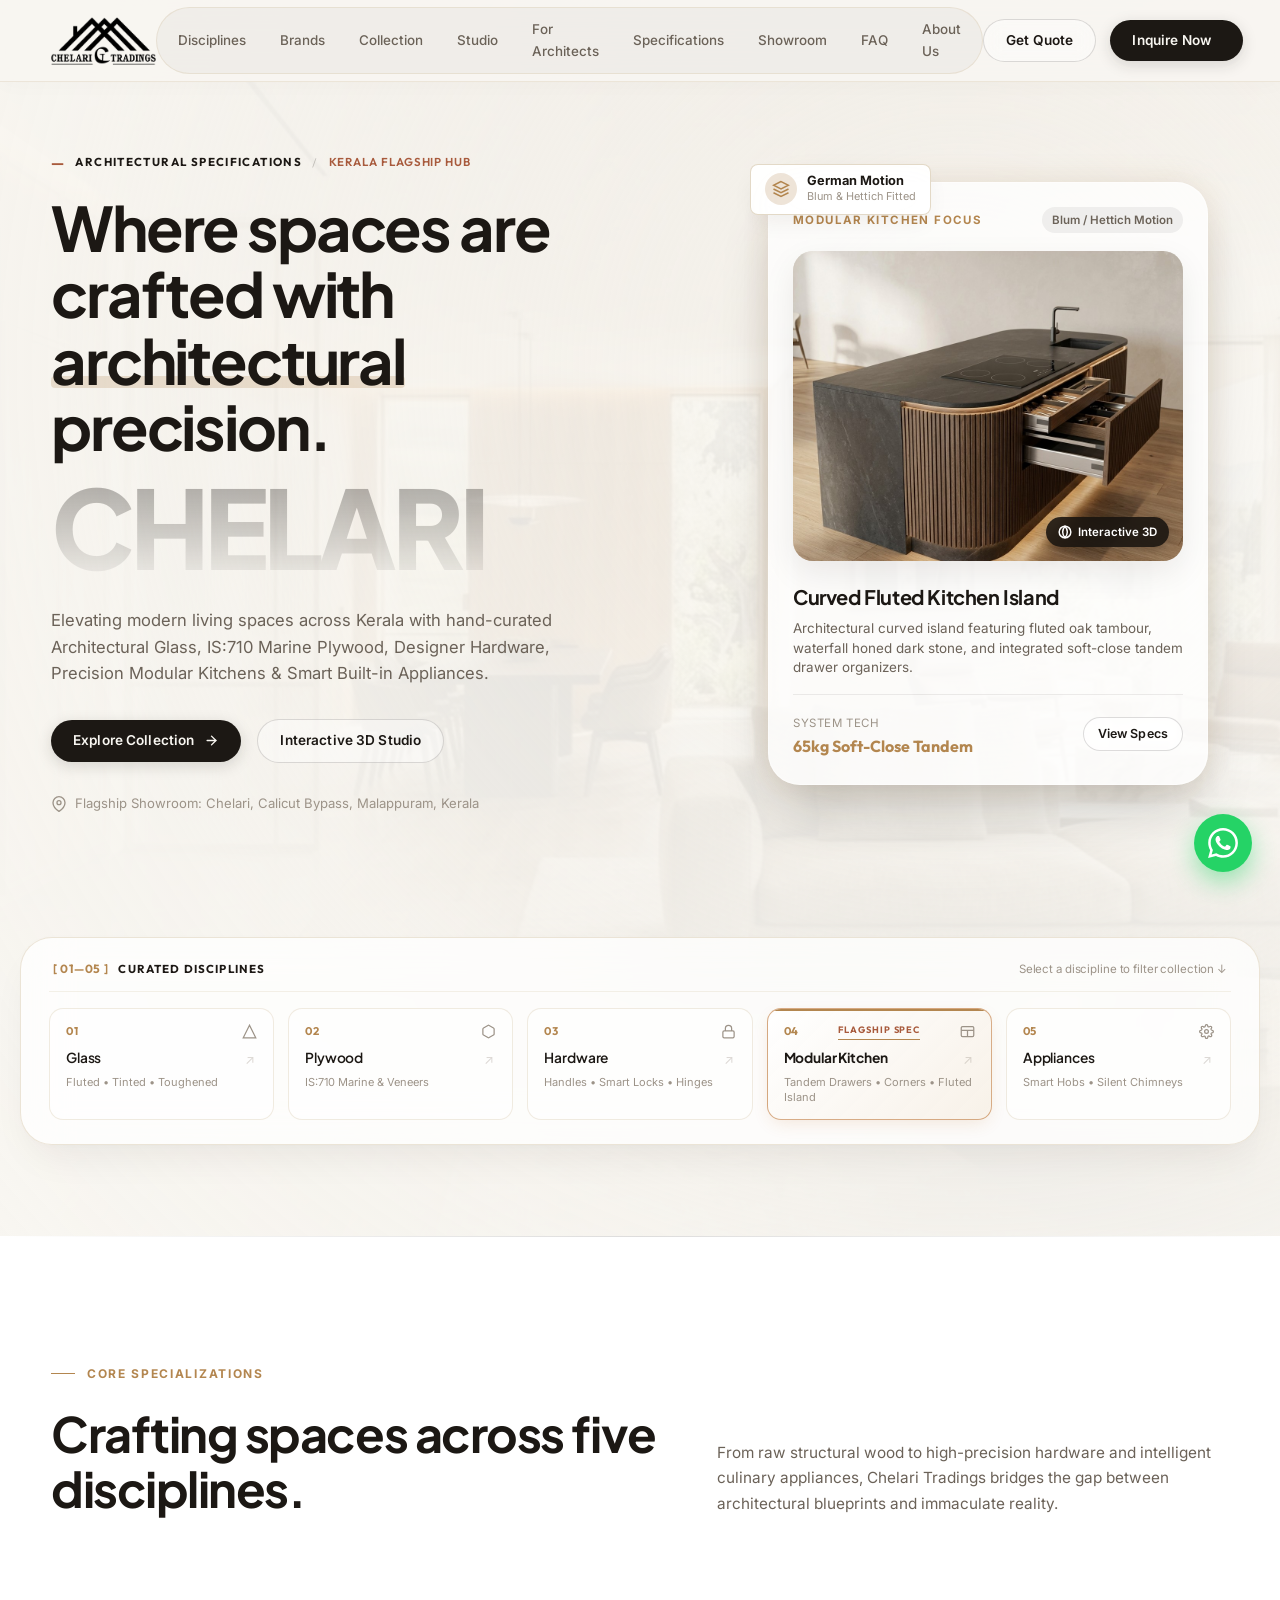
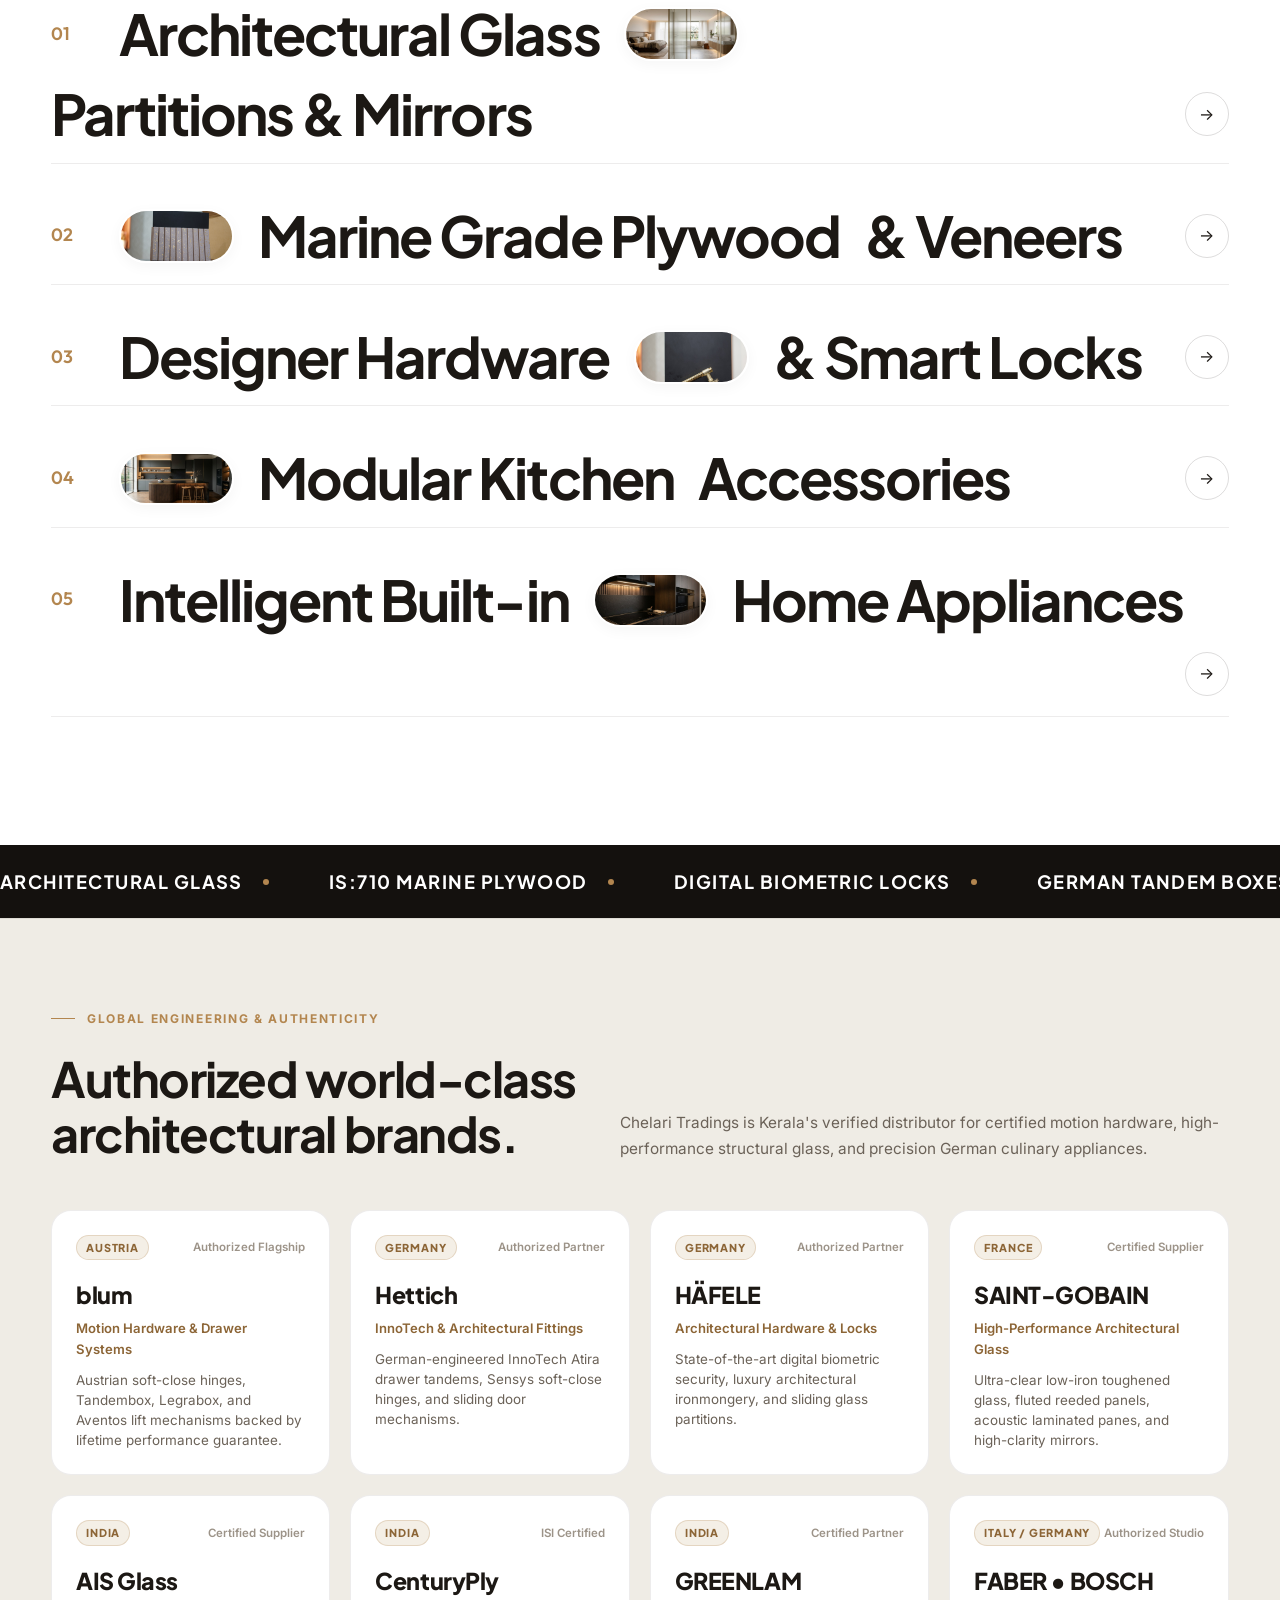
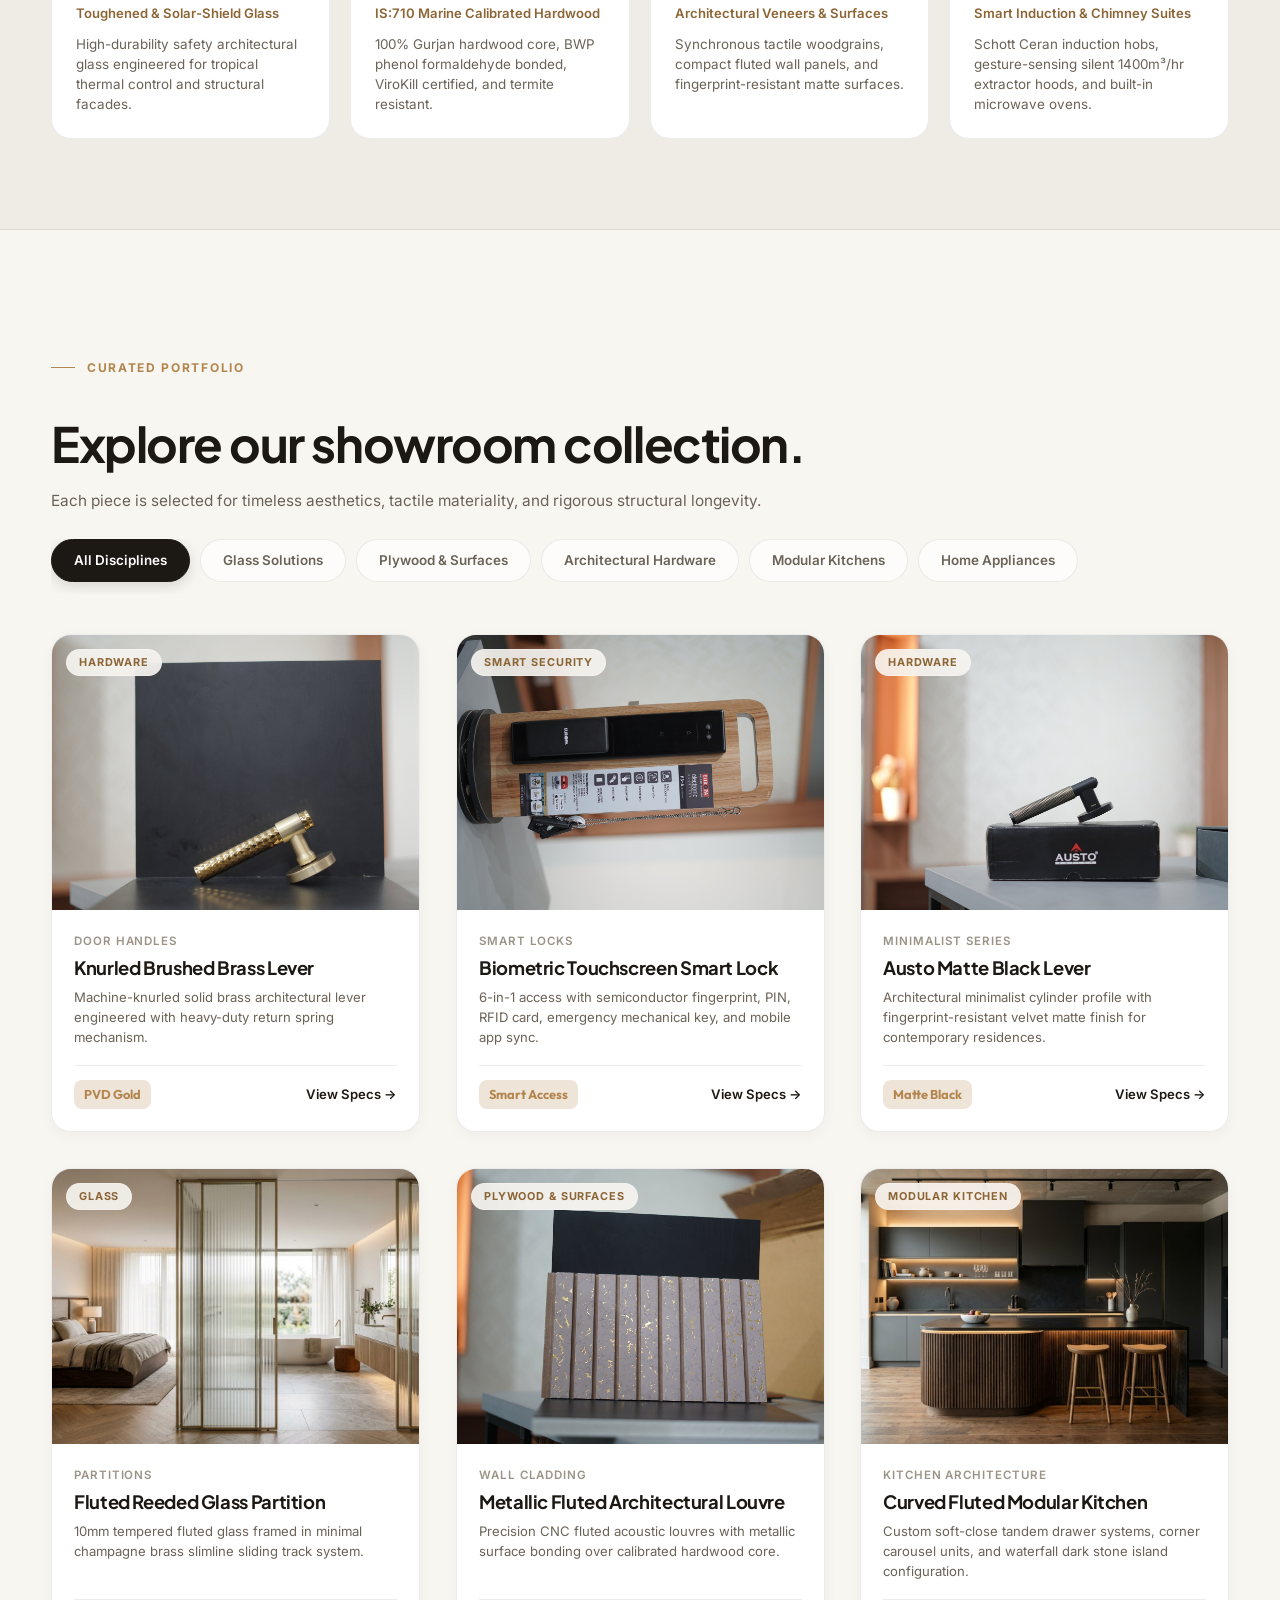
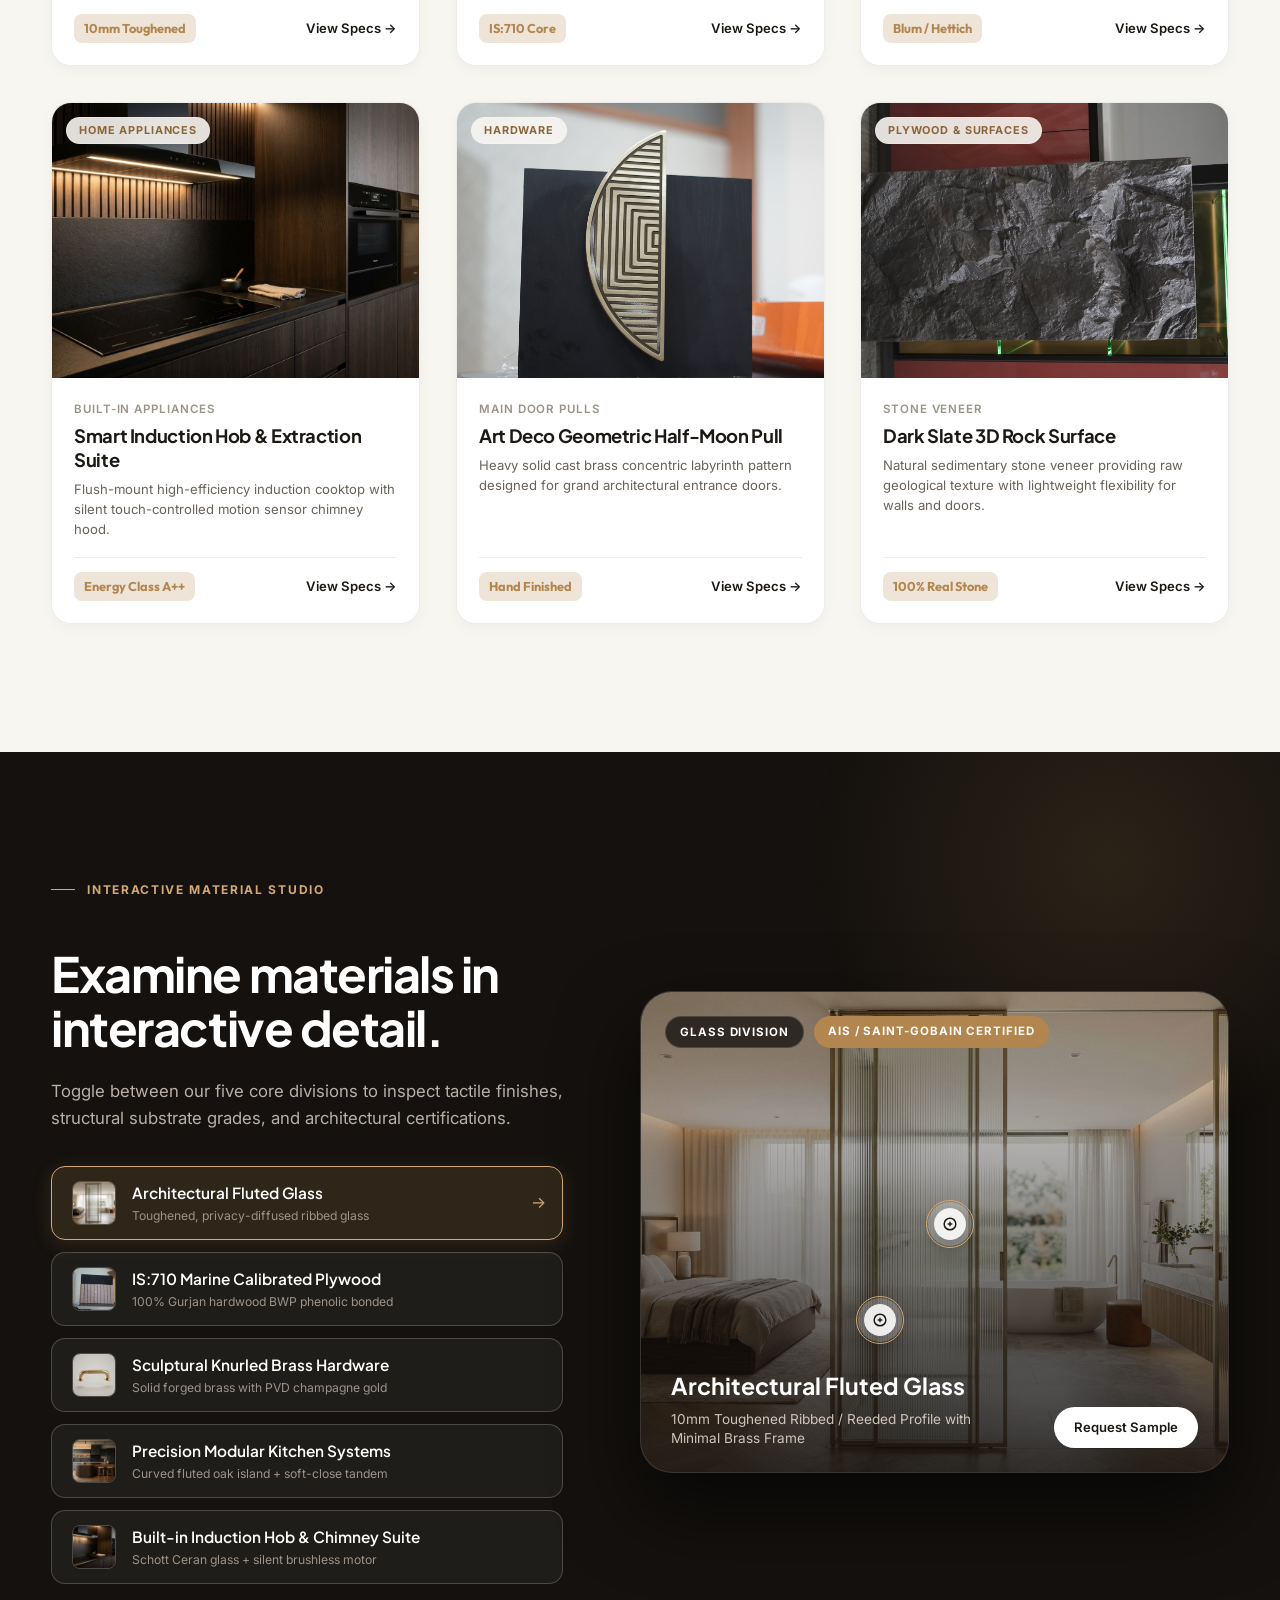
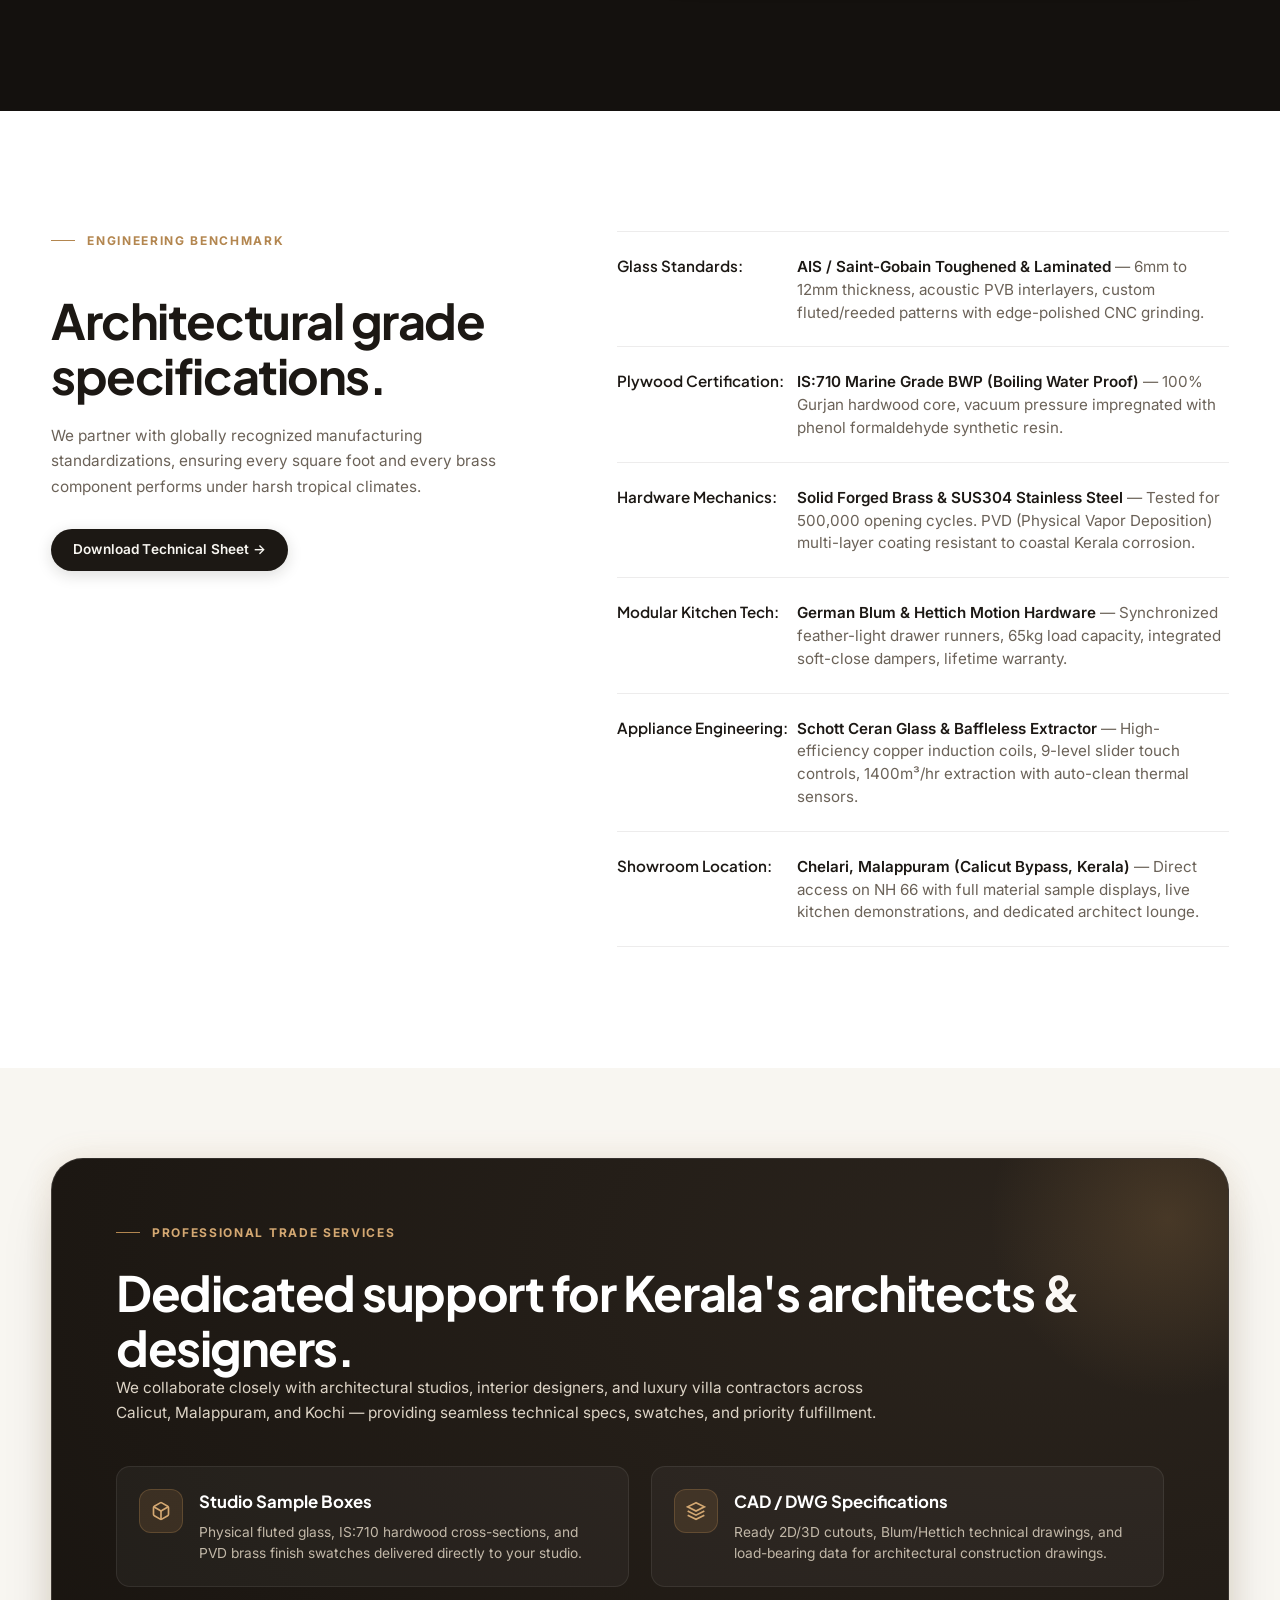
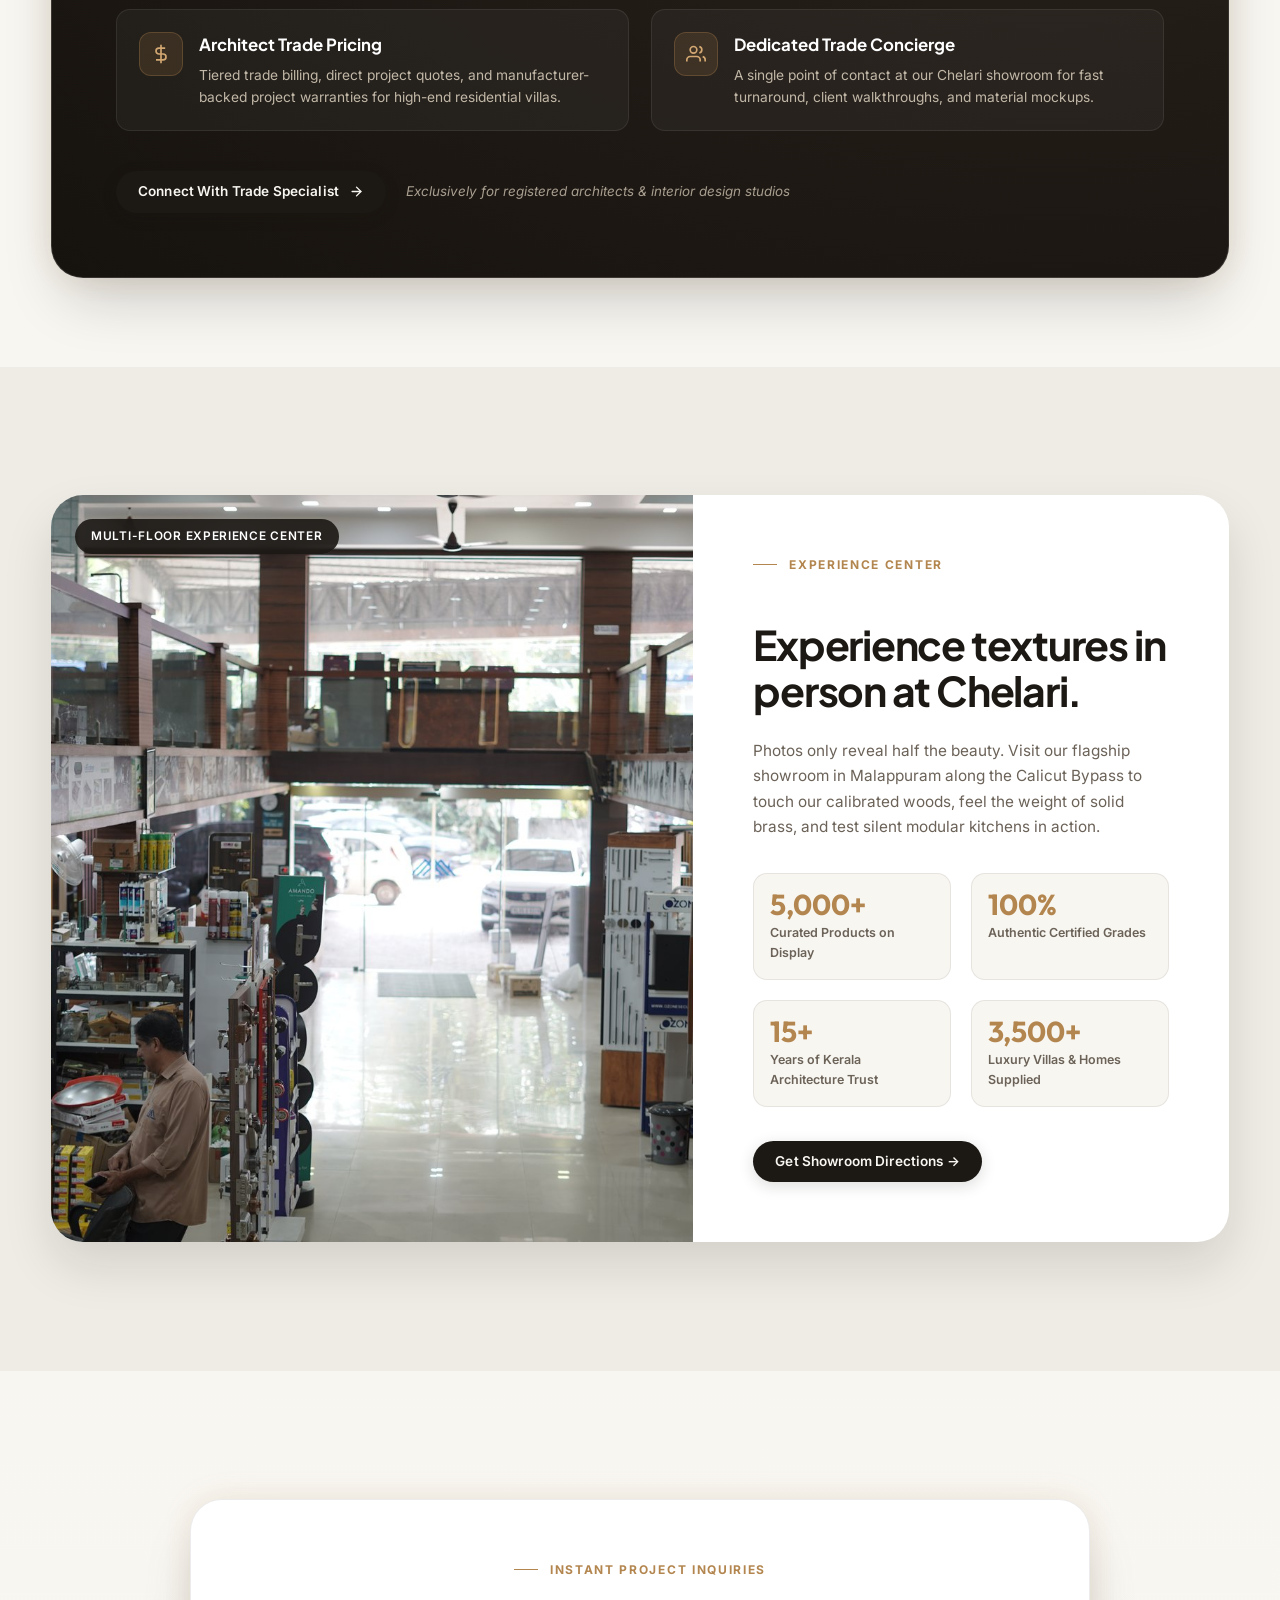
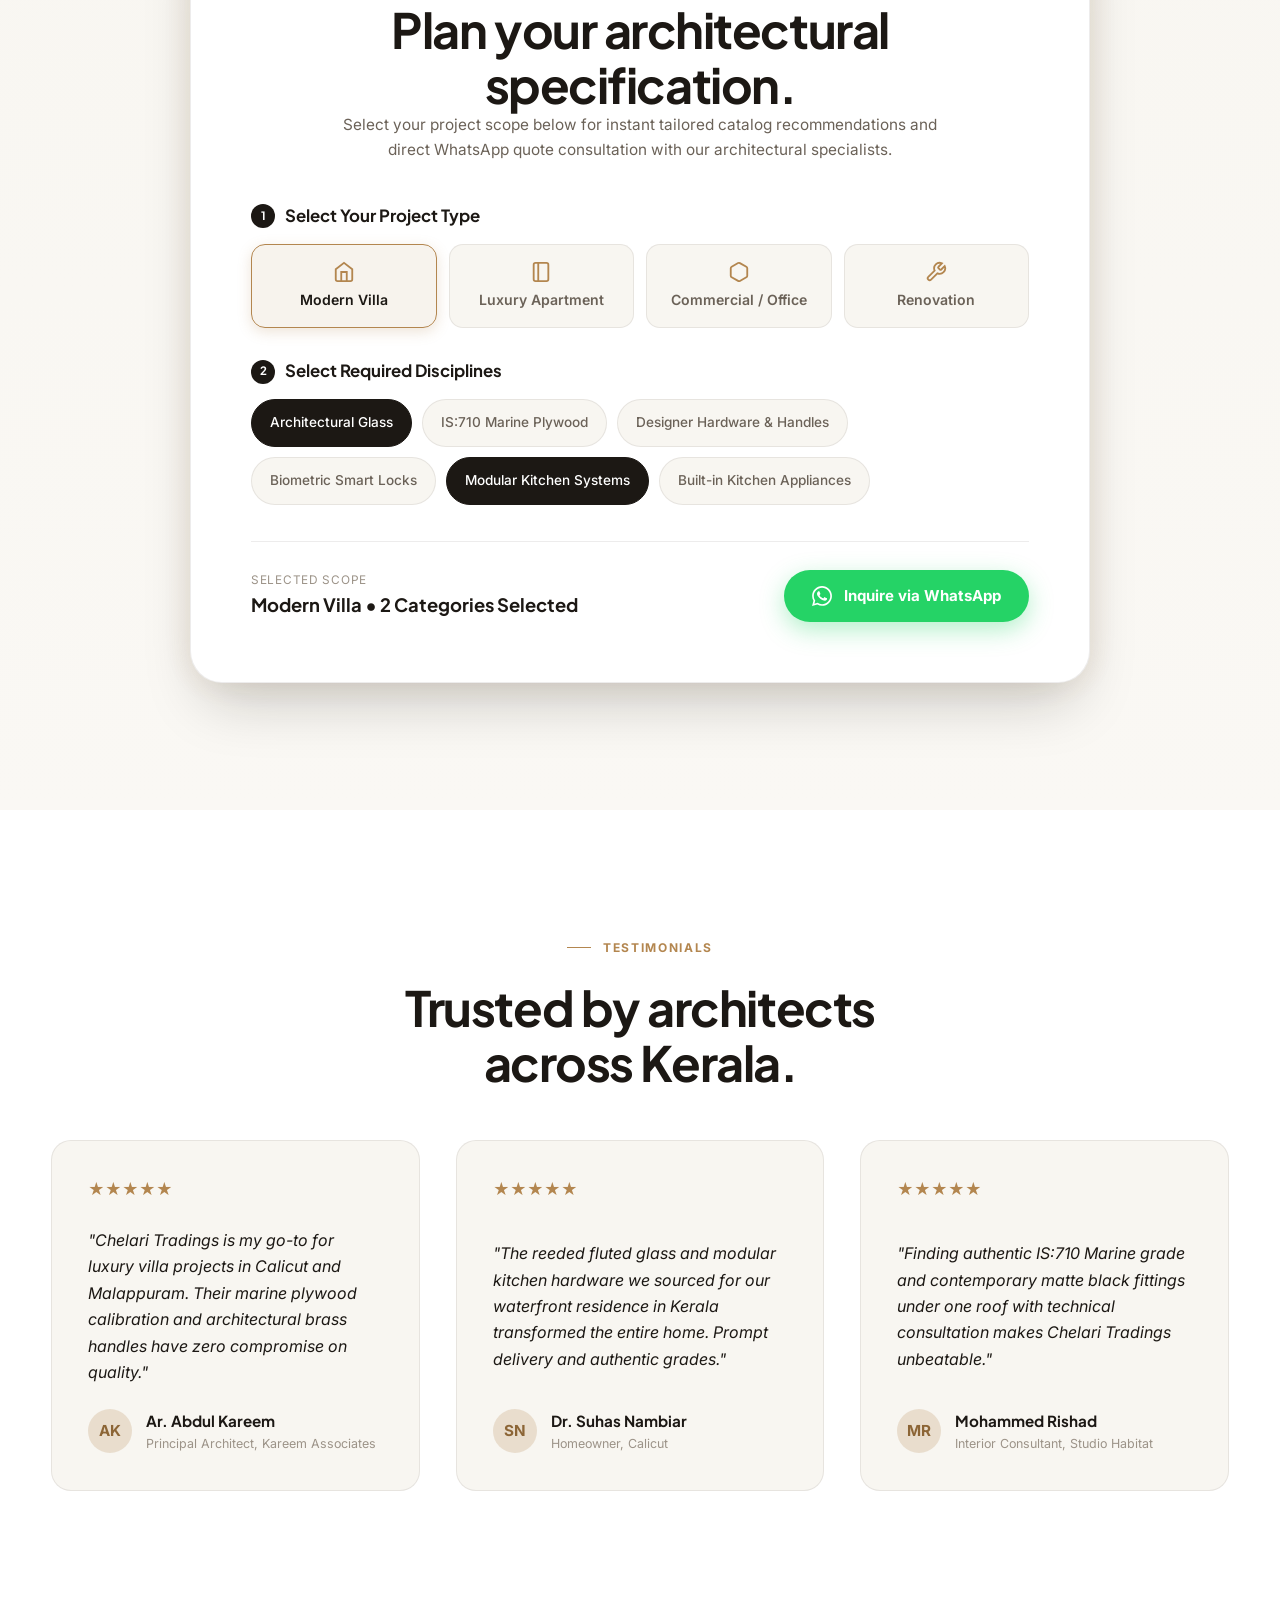
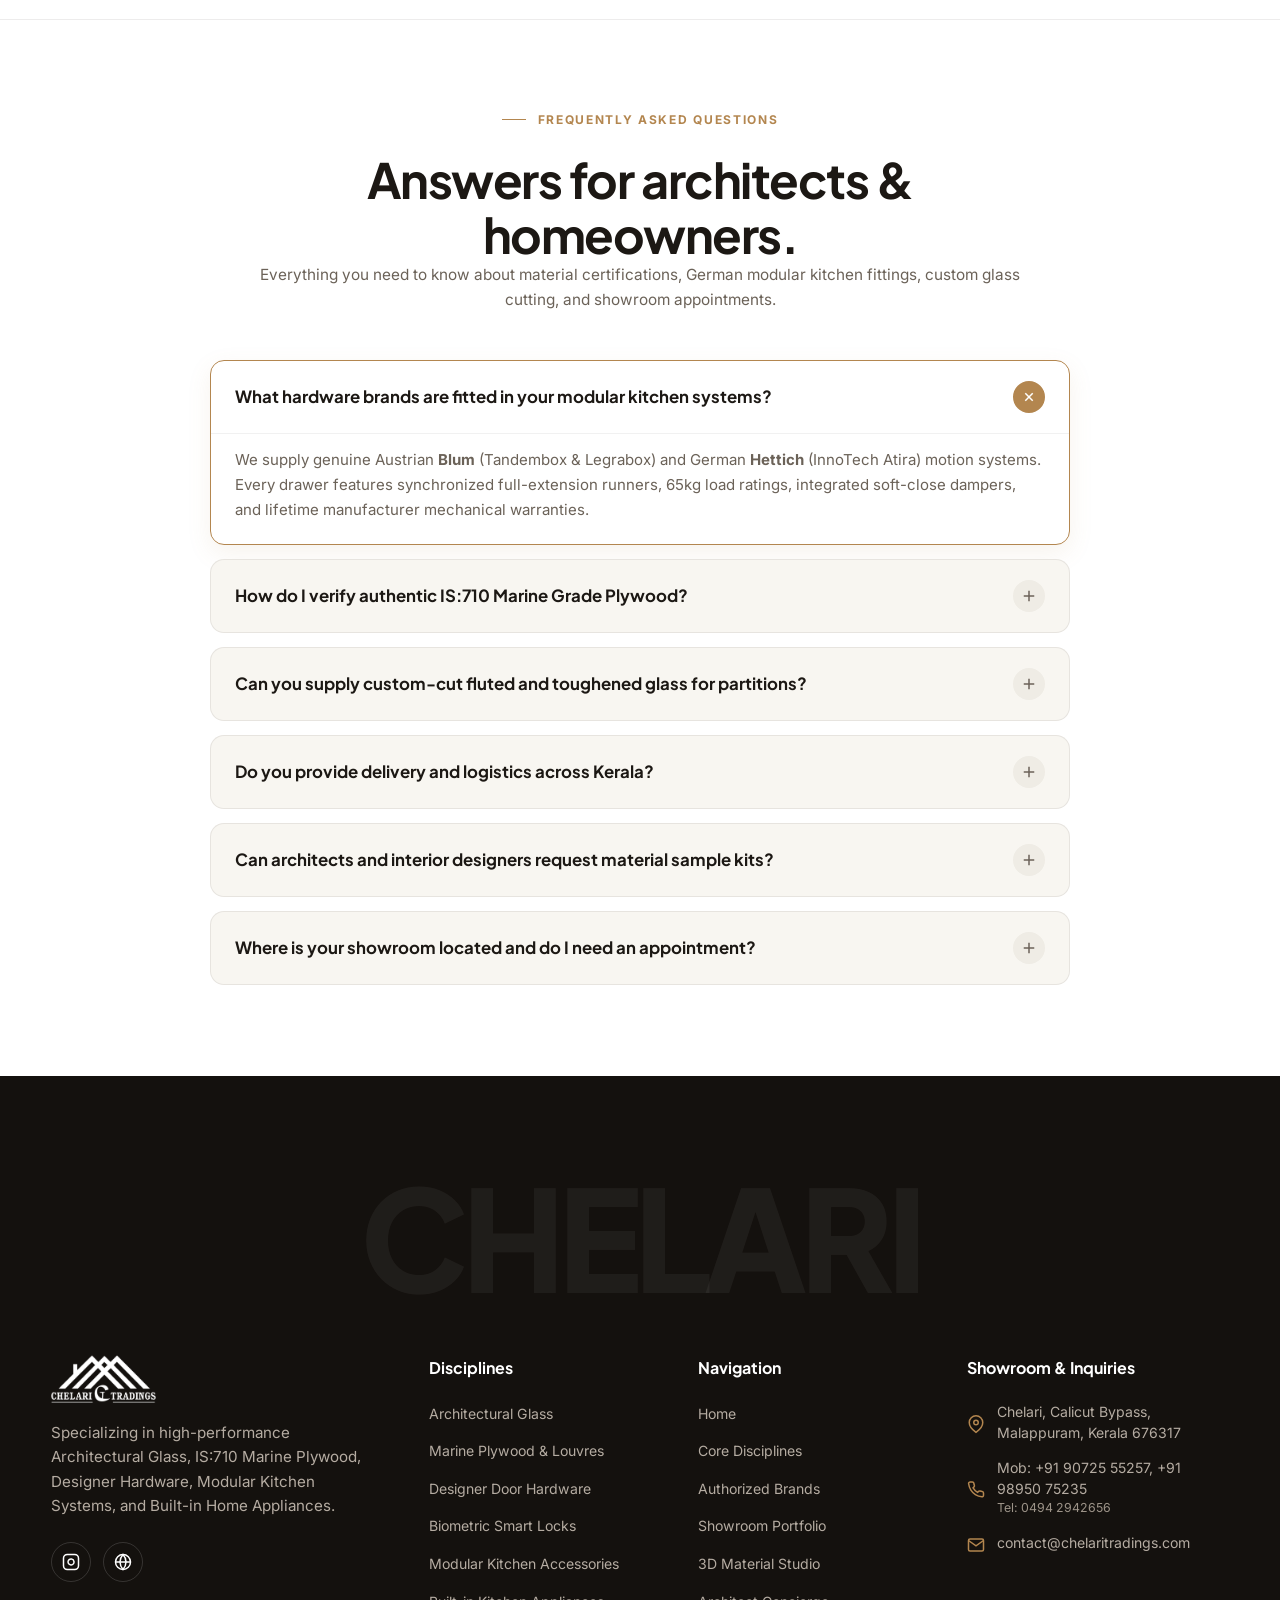
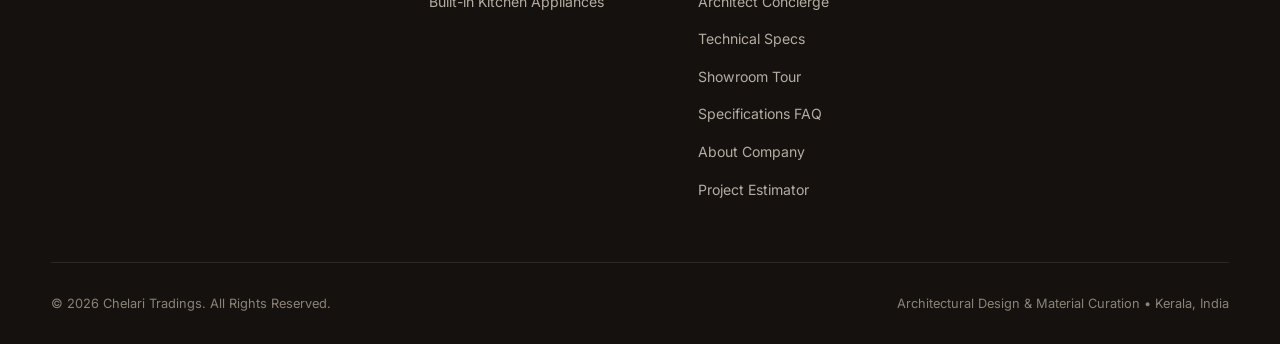
==== commit 2d47354e: "updated" ====
--- a/index.html
+++ b/index.html
@@ -3,22 +3,167 @@
 <head>
   <meta charset="UTF-8">
   <meta name="viewport" content="width=device-width, initial-scale=1.0">
-  <title>Chelari Tradings — Architectural Glass, Plywood, Hardware, Modular Kitchens & Appliances</title>
-  <meta name="description" content="Chelari Tradings is Kerala's premier architectural showroom for Toughened Glass, Marine Plywood, Luxury Hardware, German Modular Kitchens & Built-in Home Appliances.">
-  <meta name="keywords" content="Chelari Tradings, Glass, Plywood, Hardware, Modular Kitchen Accessories, Home Appliances, Malappuram, Kerala, Calicut, Architectural Hardware">
+  <title>Chelari Tradings — Luxury Glass, IS:710 Marine Plywood, Hardware & Modular Kitchens | Kerala</title>
+  <meta name="description" content="Chelari Tradings is Kerala's flagship architectural showroom in Chelari, Malappuram (Calicut Bypass) for Toughened Glass, IS:710 Marine Plywood, Blum & Hettich Modular Kitchens, Designer Hardware & Built-in Appliances.">
+  <meta name="keywords" content="Chelari Tradings, Modular Kitchens Kerala, Toughened Glass Malappuram, IS:710 Marine Plywood Calicut, Architectural Hardware, Blum fittings, Hettich accessories, Calicut Bypass, Kerala interior design">
+  <link rel="canonical" href="https://chelaritradings.com/">
+
+  <!-- Geo & Regional Local SEO Tags -->
+  <meta name="geo.region" content="IN-KL">
+  <meta name="geo.placename" content="Chelari, Malappuram, Kerala">
+  <meta name="geo.position" content="11.1396;75.8944">
+  <meta name="ICBM" content="11.1396, 75.8944">
+  <meta name="theme-color" content="#14110E">
   
   <!-- Open Graph -->
   <meta property="og:type" content="website">
+  <meta property="og:site_name" content="Chelari Tradings">
   <meta property="og:title" content="Chelari Tradings — The Art of Architectural Living">
-  <meta property="og:description" content="Curating world-class Glass, Marine Plywood, Architectural Hardware, Modular Kitchens & Built-in Appliances.">
+  <meta property="og:description" content="Curating world-class Toughened Glass, IS:710 Marine Plywood, Architectural Hardware, German Modular Kitchens & Built-in Appliances across Kerala.">
   <meta property="og:image" content="assets/images/features/hero-interior.jpg">
-  <meta property="og:url" content="https://chelaritradings.com">
+  <meta property="og:url" content="https://chelaritradings.com/">
+
+  <!-- Twitter Card -->
+  <meta name="twitter:card" content="summary_large_image">
+  <meta name="twitter:title" content="Chelari Tradings — Architectural Living & Luxury Interiors">
+  <meta name="twitter:description" content="Kerala's premier architectural showroom for Toughened Glass, Marine Plywood, Blum Modular Kitchens & Luxury Hardware.">
+  <meta name="twitter:image" content="assets/images/features/hero-interior.jpg">
 
   <!-- Favicon -->
   <link rel="icon" type="image/png" href="assets/images/logo_black_nav.png">
 
   <!-- Stylesheet -->
   <link rel="stylesheet" href="css/style.css">
+
+  <!-- Schema.org JSON-LD Structured Data for Google Rich Results & Local Business -->
+  <script type="application/ld+json">
+  {
+    "@context": "https://schema.org",
+    "@graph": [
+      {
+        "@type": "HomeGoodsStore",
+        "@id": "https://chelaritradings.com/#store",
+        "name": "Chelari Tradings",
+        "alternateName": "Chelari Tradings Architectural Showroom",
+        "description": "Kerala's flagship showroom in Chelari, Malappuram for Architectural Glass, IS:710 Marine Plywood, Blum & Hettich Modular Kitchens, Designer Hardware & Built-in Home Appliances.",
+        "url": "https://chelaritradings.com",
+        "telephone": ["+91-9072555257", "+91-9895075235", "0494-2942656"],
+        "email": "contact@chelaritradings.com",
+        "priceRange": "₹₹ - ₹₹₹₹",
+        "image": "https://chelaritradings.com/assets/images/features/hero-interior.jpg",
+        "logo": "https://chelaritradings.com/assets/images/logo_black_nav.png",
+        "address": {
+          "@type": "PostalAddress",
+          "streetAddress": "NH 66, Calicut Bypass",
+          "addressLocality": "Chelari, Malappuram",
+          "addressRegion": "Kerala",
+          "postalCode": "676317",
+          "addressCountry": "IN"
+        },
+        "geo": {
+          "@type": "GeoCoordinates",
+          "latitude": 11.1396,
+          "longitude": 75.8944
+        },
+        "hasMap": "https://maps.google.com/?q=Chelari+Tradings",
+        "openingHoursSpecification": [
+          {
+            "@type": "OpeningHoursSpecification",
+            "dayOfWeek": ["Monday", "Tuesday", "Wednesday", "Thursday", "Friday", "Saturday"],
+            "opens": "09:00",
+            "closes": "20:00"
+          }
+        ],
+        "areaServed": [
+          { "@type": "City", "name": "Malappuram" },
+          { "@type": "City", "name": "Kozhikode" },
+          { "@type": "City", "name": "Calicut" },
+          { "@type": "City", "name": "Perinthalmanna" },
+          { "@type": "City", "name": "Tirur" },
+          { "@type": "State", "name": "Kerala" }
+        ],
+        "sameAs": [
+          "https://www.instagram.com/chelaritradings"
+        ]
+      },
+      {
+        "@type": "FAQPage",
+        "@id": "https://chelaritradings.com/#faq",
+        "mainEntity": [
+          {
+            "@type": "Question",
+            "name": "What hardware brands are fitted in your modular kitchen systems?",
+            "acceptedAnswer": {
+              "@type": "Answer",
+              "text": "We supply genuine Austrian Blum and German Hettich motion systems. Every drawer tandem features synchronized full-extension runners, 65kg load ratings, and integrated soft-close dampers backed by manufacturer warranty."
+            }
+          },
+          {
+            "@type": "Question",
+            "name": "How do I verify authentic IS:710 Marine Grade Plywood?",
+            "acceptedAnswer": {
+              "@type": "Answer",
+              "text": "All our marine plywood comes certified with ISI stamping, batch tracking, and 100% Gurjan hardwood cores. It undergoes 72-hour boiling water proof (BWP) testing using unextended phenol formaldehyde resin to resist Kerala's high coastal moisture."
+            }
+          },
+          {
+            "@type": "Question",
+            "name": "Can you supply custom-cut fluted and toughened glass for partitions?",
+            "acceptedAnswer": {
+              "@type": "Answer",
+              "text": "Yes. We supply custom-measured 8mm, 10mm, and 12mm fluted (reeded), tinted, frosted, and acoustic laminated glass. All panes are precision CNC edge-polished and pre-drilled for slimline brass or matte black sliding tracks."
+            }
+          },
+          {
+            "@type": "Question",
+            "name": "Do you provide delivery and logistics across Kerala?",
+            "acceptedAnswer": {
+              "@type": "Answer",
+              "text": "Yes, we manage specialized, padded logistics for fragile glass and heavy calibrated plywood directly to project sites across Malappuram, Kozhikode/Calicut, Perinthalmanna, Tirur, Thrissur, and Kochi."
+            }
+          },
+          {
+            "@type": "Question",
+            "name": "Can architects and interior designers request sample kits for client presentations?",
+            "acceptedAnswer": {
+              "@type": "Answer",
+              "text": "Absolutely. Design studios and independent architects can request physical material sample boxes featuring wood veneers, fluted glass swatches, and PVD brass finishes directly delivered to their office through our Trade Concierge."
+            }
+          }
+        ]
+      },
+      {
+        "@type": "BreadcrumbList",
+        "itemListElement": [
+          {
+            "@type": "ListItem",
+            "position": 1,
+            "name": "Home",
+            "item": "https://chelaritradings.com/"
+          },
+          {
+            "@type": "ListItem",
+            "position": 2,
+            "name": "Disciplines",
+            "item": "https://chelaritradings.com/#disciplines"
+          },
+          {
+            "@type": "ListItem",
+            "position": 3,
+            "name": "Modular Kitchens",
+            "item": "https://chelaritradings.com/#showcase"
+          },
+          {
+            "@type": "ListItem",
+            "position": 4,
+            "name": "Material Studio",
+            "item": "https://chelaritradings.com/#studio"
+          }
+        ]
+      }
+    ]
+  }
+  </script>
 </head>
 <body>
 
@@ -35,17 +180,20 @@
       <!-- Desktop Navigation Menu -->
       <nav class="nav-links" id="desktop-nav-menu" aria-label="Main Navigation">
         <a href="#disciplines" class="nav-link">Disciplines</a>
+        <a href="#brands" class="nav-link">Brands</a>
         <a href="#showcase" class="nav-link">Collection</a>
-        <a href="#studio" class="nav-link">Material Studio</a>
+        <a href="#studio" class="nav-link">Studio</a>
+        <a href="#trade" class="nav-link">For Architects</a>
         <a href="#standards" class="nav-link">Specifications</a>
         <a href="#showroom" class="nav-link">Showroom</a>
+        <a href="#faq" class="nav-link">FAQ</a>
         <a href="about.html" class="nav-link">About Us</a>
       </nav>
 
       <!-- Desktop CTA -->
       <div class="nav-cta-group">
         <a href="#estimator" class="btn-pill btn-pill-outline" id="nav-quote-btn">Get Quote</a>
-        <a href="https://wa.me/919846000000?text=Hello%20Chelari%20Tradings%2C%20I%20would%20like%20to%20inquire%20about%20your%20products" target="_blank" rel="noopener" class="btn-pill btn-pill-primary" id="nav-contact-btn">
+        <a href="https://wa.me/919072555257?text=Hello%20Chelari%20Tradings%2C%20I%20would%20like%20to%20inquire%20about%20your%20products" target="_blank" rel="noopener" class="btn-pill btn-pill-primary" id="nav-contact-btn">
           <span>Inquire Now</span>
           <svg width="14" height="14" viewBox="0 0 24 24" fill="none" stroke="currentColor" stroke-width="2.2" stroke-linecap="round" stroke-linejoin="round">
             <line x1="5" y1="12" x2="19" y2="12"></line>
@@ -67,14 +215,17 @@
   <div class="mobile-drawer" id="mobile-nav-drawer" aria-hidden="true">
     <nav class="nav-links">
       <a href="#disciplines" class="nav-link">Disciplines</a>
-      <a href="#showcase" class="nav-link">Collection</a>
-      <a href="#studio" class="nav-link">Material Studio</a>
+      <a href="#brands" class="nav-link">Authorized Brands</a>
+      <a href="#showcase" class="nav-link">Showroom Collection</a>
+      <a href="#studio" class="nav-link">3D Material Studio</a>
+      <a href="#trade" class="nav-link">Architect & Designer Concierge</a>
       <a href="#standards" class="nav-link">Specifications</a>
-      <a href="#showroom" class="nav-link">Showroom Tour</a>
+      <a href="#showroom" class="nav-link">Showroom Experience</a>
+      <a href="#faq" class="nav-link">Specifications FAQ</a>
       <a href="about.html" class="nav-link">About Chelari</a>
       <a href="#estimator" class="nav-link">Project Estimator</a>
     </nav>
-    <a href="https://wa.me/919846000000?text=Hello%20Chelari%20Tradings%2C%20I%20would%20like%20to%20inquire%20about%20your%20products" class="btn-pill btn-pill-primary" style="justify-content: center; width: 100%;">
+    <a href="https://wa.me/919072555257?text=Hello%20Chelari%20Tradings%2C%20I%20would%20like%20to%20inquire%20about%20your%20products" class="btn-pill btn-pill-primary" style="justify-content: center; width: 100%;">
       Inquire on WhatsApp →
     </a>
   </div>
@@ -395,6 +546,113 @@
     </div>
 
     <!-- ==========================================================================
+         AUTHORIZED ARCHITECTURAL BRAND PARTNERS
+         ========================================================================== -->
+    <section class="brands-section" id="brands">
+      <div class="container">
+        <div class="brands-header">
+          <div>
+            <div class="section-label">Global Engineering & Authenticity</div>
+            <h2 class="section-title-huge">Authorized world-class architectural brands.</h2>
+          </div>
+          <p class="section-lead-text">
+            Chelari Tradings is Kerala's verified distributor for certified motion hardware, high-performance structural glass, and precision German culinary appliances.
+          </p>
+        </div>
+
+        <div class="brands-grid">
+          <!-- 1. Blum -->
+          <div class="brand-card">
+            <div class="brand-top-row">
+              <span class="brand-origin-pill">Austria</span>
+              <span class="brand-verified-tag">Authorized Flagship</span>
+            </div>
+            <h3 class="brand-logo-text">blum</h3>
+            <span class="brand-specialty">Motion Hardware & Drawer Systems</span>
+            <p class="brand-summary">Austrian soft-close hinges, Tandembox, Legrabox, and Aventos lift mechanisms backed by lifetime performance guarantee.</p>
+          </div>
+
+          <!-- 2. Hettich -->
+          <div class="brand-card">
+            <div class="brand-top-row">
+              <span class="brand-origin-pill">Germany</span>
+              <span class="brand-verified-tag">Authorized Partner</span>
+            </div>
+            <h3 class="brand-logo-text">Hettich</h3>
+            <span class="brand-specialty">InnoTech & Architectural Fittings</span>
+            <p class="brand-summary">German-engineered InnoTech Atira drawer tandems, Sensys soft-close hinges, and sliding door mechanisms.</p>
+          </div>
+
+          <!-- 3. Häfele -->
+          <div class="brand-card">
+            <div class="brand-top-row">
+              <span class="brand-origin-pill">Germany</span>
+              <span class="brand-verified-tag">Authorized Partner</span>
+            </div>
+            <h3 class="brand-logo-text">HÄFELE</h3>
+            <span class="brand-specialty">Architectural Hardware & Locks</span>
+            <p class="brand-summary">State-of-the-art digital biometric security, luxury architectural ironmongery, and sliding glass partitions.</p>
+          </div>
+
+          <!-- 4. Saint-Gobain -->
+          <div class="brand-card">
+            <div class="brand-top-row">
+              <span class="brand-origin-pill">France</span>
+              <span class="brand-verified-tag">Certified Supplier</span>
+            </div>
+            <h3 class="brand-logo-text">SAINT-GOBAIN</h3>
+            <span class="brand-specialty">High-Performance Architectural Glass</span>
+            <p class="brand-summary">Ultra-clear low-iron toughened glass, fluted reeded panels, acoustic laminated panes, and high-clarity mirrors.</p>
+          </div>
+
+          <!-- 5. AIS Glass -->
+          <div class="brand-card">
+            <div class="brand-top-row">
+              <span class="brand-origin-pill">India</span>
+              <span class="brand-verified-tag">Certified Supplier</span>
+            </div>
+            <h3 class="brand-logo-text">AIS Glass</h3>
+            <span class="brand-specialty">Toughened & Solar-Shield Glass</span>
+            <p class="brand-summary">High-durability safety architectural glass engineered for tropical thermal control and structural facades.</p>
+          </div>
+
+          <!-- 6. CenturyPly -->
+          <div class="brand-card">
+            <div class="brand-top-row">
+              <span class="brand-origin-pill">India</span>
+              <span class="brand-verified-tag">ISI Certified</span>
+            </div>
+            <h3 class="brand-logo-text">CenturyPly</h3>
+            <span class="brand-specialty">IS:710 Marine Calibrated Hardwood</span>
+            <p class="brand-summary">100% Gurjan hardwood core, BWP phenol formaldehyde bonded, ViroKill certified, and termite resistant.</p>
+          </div>
+
+          <!-- 7. Greenlam -->
+          <div class="brand-card">
+            <div class="brand-top-row">
+              <span class="brand-origin-pill">India</span>
+              <span class="brand-verified-tag">Certified Partner</span>
+            </div>
+            <h3 class="brand-logo-text">GREENLAM</h3>
+            <span class="brand-specialty">Architectural Veneers & Surfaces</span>
+            <p class="brand-summary">Synchronous tactile woodgrains, compact fluted wall panels, and fingerprint-resistant matte surfaces.</p>
+          </div>
+
+          <!-- 8. Faber & Bosch -->
+          <div class="brand-card">
+            <div class="brand-top-row">
+              <span class="brand-origin-pill">Italy / Germany</span>
+              <span class="brand-verified-tag">Authorized Studio</span>
+            </div>
+            <h3 class="brand-logo-text">FABER • BOSCH</h3>
+            <span class="brand-specialty">Smart Induction & Chimney Suites</span>
+            <p class="brand-summary">Schott Ceran induction hobs, gesture-sensing silent 1400m³/hr extractor hoods, and built-in microwave ovens.</p>
+          </div>
+        </div>
+      </div>
+    </section>
+
+    <!-- ==========================================================================
          SECTION 3: 3D PRODUCT & MATERIAL SHOWCASE (Real Showroom Photography)
          ========================================================================== -->
     <section class="showcase-section" id="showcase">
@@ -755,7 +1013,7 @@
             We partner with globally recognized manufacturing standardizations, ensuring every square foot and every brass component performs under harsh tropical climates.
           </p>
           <div>
-            <a href="https://wa.me/919846000000?text=Please%20share%20the%20architectural%20technical%20data%20sheet" class="btn-pill btn-pill-primary" style="margin-top: 10px;">
+            <a href="https://wa.me/919072555257?text=Please%20share%20the%20architectural%20technical%20data%20sheet" class="btn-pill btn-pill-primary" style="margin-top: 10px;">
               Download Technical Sheet →
             </a>
           </div>
@@ -802,6 +1060,96 @@
             <span class="spec-val">
               <strong>Chelari, Malappuram (Calicut Bypass, Kerala)</strong> — Direct access on NH 66 with full material sample displays, live kitchen demonstrations, and dedicated architect lounge.
             </span>
+          </div>
+        </div>
+      </div>
+    </section>
+
+    <!-- ==========================================================================
+         PROFESSIONAL TRADE CONCIERGE (For Architects & Interior Designers)
+         ========================================================================== -->
+    <section class="trade-section" id="trade">
+      <div class="container">
+        <div class="trade-banner-card">
+          <div class="trade-content-col">
+            <div class="section-label">Professional Trade Services</div>
+            <h2 class="section-title-huge">Dedicated support for Kerala's architects & designers.</h2>
+            <p class="section-lead-text">
+              We collaborate closely with architectural studios, interior designers, and luxury villa contractors across Calicut, Malappuram, and Kochi — providing seamless technical specs, swatches, and priority fulfillment.
+            </p>
+
+            <div class="trade-features-grid">
+              <!-- Feature 1 -->
+              <div class="trade-feature-item">
+                <div class="trade-icon-box">
+                  <svg width="20" height="20" viewBox="0 0 24 24" fill="none" stroke="currentColor" stroke-width="2">
+                    <path d="M21 16V8a2 2 0 0 0-1-1.73l-7-4a2 2 0 0 0-2 0l-7 4A2 2 0 0 0 3 8v8a2 2 0 0 0 1 1.73l7 4a2 2 0 0 0 2 0l7-4A2 2 0 0 0 21 16z"></path>
+                    <polyline points="3.27 6.96 12 12.01 20.73 6.96"></polyline>
+                    <line x1="12" y1="22.08" x2="12" y2="12"></line>
+                  </svg>
+                </div>
+                <div>
+                  <h4 class="trade-feature-title">Studio Sample Boxes</h4>
+                  <p class="trade-feature-desc">Physical fluted glass, IS:710 hardwood cross-sections, and PVD brass finish swatches delivered directly to your studio.</p>
+                </div>
+              </div>
+
+              <!-- Feature 2 -->
+              <div class="trade-feature-item">
+                <div class="trade-icon-box">
+                  <svg width="20" height="20" viewBox="0 0 24 24" fill="none" stroke="currentColor" stroke-width="2">
+                    <polygon points="12 2 2 7 12 12 22 7 12 2"></polygon>
+                    <polyline points="2 17 12 22 22 17"></polyline>
+                    <polyline points="2 12 12 17 22 12"></polyline>
+                  </svg>
+                </div>
+                <div>
+                  <h4 class="trade-feature-title">CAD / DWG Specifications</h4>
+                  <p class="trade-feature-desc">Ready 2D/3D cutouts, Blum/Hettich technical drawings, and load-bearing data for architectural construction drawings.</p>
+                </div>
+              </div>
+
+              <!-- Feature 3 -->
+              <div class="trade-feature-item">
+                <div class="trade-icon-box">
+                  <svg width="20" height="20" viewBox="0 0 24 24" fill="none" stroke="currentColor" stroke-width="2">
+                    <line x1="12" y1="1" x2="12" y2="23"></line>
+                    <path d="M17 5H9.5a3.5 3.5 0 0 0 0 7h5a3.5 3.5 0 0 1 0 7H6"></path>
+                  </svg>
+                </div>
+                <div>
+                  <h4 class="trade-feature-title">Architect Trade Pricing</h4>
+                  <p class="trade-feature-desc">Tiered trade billing, direct project quotes, and manufacturer-backed project warranties for high-end residential villas.</p>
+                </div>
+              </div>
+
+              <!-- Feature 4 -->
+              <div class="trade-feature-item">
+                <div class="trade-icon-box">
+                  <svg width="20" height="20" viewBox="0 0 24 24" fill="none" stroke="currentColor" stroke-width="2">
+                    <path d="M17 21v-2a4 4 0 0 0-4-4H5a4 4 0 0 0-4 4v2"></path>
+                    <circle cx="9" cy="7" r="4"></circle>
+                    <path d="M23 21v-2a4 4 0 0 0-3-3.87"></path>
+                    <path d="M16 3.13a4 4 0 0 1 0 7.75"></path>
+                  </svg>
+                </div>
+                <div>
+                  <h4 class="trade-feature-title">Dedicated Trade Concierge</h4>
+                  <p class="trade-feature-desc">A single point of contact at our Chelari showroom for fast turnaround, client walkthroughs, and material mockups.</p>
+                </div>
+              </div>
+            </div>
+
+            <div class="trade-cta-row">
+              <a href="https://wa.me/919072555257?text=Hello%20Chelari%20Tradings%2C%20I%20am%20an%20architect%20%2F%20interior%20designer%20and%20would%20like%20to%20register%20for%20the%20Trade%20Program" target="_blank" rel="noopener" class="btn-pill btn-pill-primary">
+                <span>Connect With Trade Specialist</span>
+                <svg width="15" height="15" viewBox="0 0 24 24" fill="none" stroke="currentColor" stroke-width="2.2" stroke-linecap="round" stroke-linejoin="round">
+                  <line x1="5" y1="12" x2="19" y2="12"></line>
+                  <polyline points="12 5 19 12 12 19"></polyline>
+                </svg>
+              </a>
+              <span class="trade-note">Exclusively for registered architects & interior design studios</span>
+            </div>
           </div>
         </div>
       </div>
@@ -985,6 +1333,131 @@
               <div class="author-meta">
                 <h4>Mohammed Rishad</h4>
                 <p>Interior Consultant, Studio Habitat</p>
+              </div>
+            </div>
+          </div>
+        </div>
+      </div>
+    </section>
+
+    <!-- ==========================================================================
+         SECTION 9: ARCHITECTURAL FAQ ACCORDION (SEO Optimized Rich Snippets)
+         ========================================================================== -->
+    <section class="faq-section" id="faq">
+      <div class="container">
+        <div class="faq-header">
+          <div class="section-label" style="justify-content: center;">Frequently Asked Questions</div>
+          <h2 class="section-title-huge">Answers for architects & homeowners.</h2>
+          <p class="section-lead-text">
+            Everything you need to know about material certifications, German modular kitchen fittings, custom glass cutting, and showroom appointments.
+          </p>
+        </div>
+
+        <div class="faq-accordion" id="faq-accordion">
+          <!-- Item 1 -->
+          <div class="faq-item active">
+            <button class="faq-question" aria-expanded="true">
+              <span class="faq-question-text">What hardware brands are fitted in your modular kitchen systems?</span>
+              <span class="faq-toggle-icon">
+                <svg width="18" height="18" viewBox="0 0 24 24" fill="none" stroke="currentColor" stroke-width="2">
+                  <line x1="12" y1="5" x2="12" y2="19"></line>
+                  <line x1="5" y1="12" x2="19" y2="12"></line>
+                </svg>
+              </span>
+            </button>
+            <div class="faq-answer">
+              <div class="faq-answer-inner">
+                We supply genuine Austrian <strong>Blum</strong> (Tandembox & Legrabox) and German <strong>Hettich</strong> (InnoTech Atira) motion systems. Every drawer features synchronized full-extension runners, 65kg load ratings, integrated soft-close dampers, and lifetime manufacturer mechanical warranties.
+              </div>
+            </div>
+          </div>
+
+          <!-- Item 2 -->
+          <div class="faq-item">
+            <button class="faq-question" aria-expanded="false">
+              <span class="faq-question-text">How do I verify authentic IS:710 Marine Grade Plywood?</span>
+              <span class="faq-toggle-icon">
+                <svg width="18" height="18" viewBox="0 0 24 24" fill="none" stroke="currentColor" stroke-width="2">
+                  <line x1="12" y1="5" x2="12" y2="19"></line>
+                  <line x1="5" y1="12" x2="19" y2="12"></line>
+                </svg>
+              </span>
+            </button>
+            <div class="faq-answer">
+              <div class="faq-answer-inner">
+                All our marine plywood comes certified with ISI stamping, batch tracking, and 100% Gurjan/hardwood composition. It undergoes 72-hour boiling water proof (BWP) testing using unextended phenol formaldehyde synthetic resin to resist Kerala's high coastal moisture and termite attacks.
+              </div>
+            </div>
+          </div>
+
+          <!-- Item 3 -->
+          <div class="faq-item">
+            <button class="faq-question" aria-expanded="false">
+              <span class="faq-question-text">Can you supply custom-cut fluted and toughened glass for partitions?</span>
+              <span class="faq-toggle-icon">
+                <svg width="18" height="18" viewBox="0 0 24 24" fill="none" stroke="currentColor" stroke-width="2">
+                  <line x1="12" y1="5" x2="12" y2="19"></line>
+                  <line x1="5" y1="12" x2="19" y2="12"></line>
+                </svg>
+              </span>
+            </button>
+            <div class="faq-answer">
+              <div class="faq-answer-inner">
+                Yes. We supply custom-measured 8mm, 10mm, and 12mm fluted (reeded), tinted, frosted, and acoustic laminated glass from Saint-Gobain and AIS. All panes are precision CNC edge-polished and pre-drilled for slimline brass or matte black sliding partition tracks.
+              </div>
+            </div>
+          </div>
+
+          <!-- Item 4 -->
+          <div class="faq-item">
+            <button class="faq-question" aria-expanded="false">
+              <span class="faq-question-text">Do you provide delivery and logistics across Kerala?</span>
+              <span class="faq-toggle-icon">
+                <svg width="18" height="18" viewBox="0 0 24 24" fill="none" stroke="currentColor" stroke-width="2">
+                  <line x1="12" y1="5" x2="12" y2="19"></line>
+                  <line x1="5" y1="12" x2="19" y2="12"></line>
+                </svg>
+              </span>
+            </button>
+            <div class="faq-answer">
+              <div class="faq-answer-inner">
+                Yes, we manage specialized padded transport for fragile architectural glass and heavy calibrated plywood directly to project sites across Malappuram, Calicut/Kozhikode, Perinthalmanna, Tirur, Thrissur, and Kochi.
+              </div>
+            </div>
+          </div>
+
+          <!-- Item 5 -->
+          <div class="faq-item">
+            <button class="faq-question" aria-expanded="false">
+              <span class="faq-question-text">Can architects and interior designers request material sample kits?</span>
+              <span class="faq-toggle-icon">
+                <svg width="18" height="18" viewBox="0 0 24 24" fill="none" stroke="currentColor" stroke-width="2">
+                  <line x1="12" y1="5" x2="12" y2="19"></line>
+                  <line x1="5" y1="12" x2="19" y2="12"></line>
+                </svg>
+              </span>
+            </button>
+            <div class="faq-answer">
+              <div class="faq-answer-inner">
+                Absolutely. Design studios and independent architects can request physical sample boxes featuring real wood veneers, fluted glass swatches, and PVD brass handle finishes directly delivered to their office through our <a href="#trade" style="color: var(--accent-gold); text-decoration: underline;">Trade Concierge</a>.
+              </div>
+            </div>
+          </div>
+
+          <!-- Item 6 -->
+          <div class="faq-item">
+            <button class="faq-question" aria-expanded="false">
+              <span class="faq-question-text">Where is your showroom located and do I need an appointment?</span>
+              <span class="faq-toggle-icon">
+                <svg width="18" height="18" viewBox="0 0 24 24" fill="none" stroke="currentColor" stroke-width="2">
+                  <line x1="12" y1="5" x2="12" y2="19"></line>
+                  <line x1="5" y1="12" x2="19" y2="12"></line>
+                </svg>
+              </span>
+            </button>
+            <div class="faq-answer">
+              <div class="faq-answer-inner">
+                Our multi-floor flagship showroom is situated directly along <strong>NH 66, Calicut Bypass in Chelari, Malappuram</strong> (Open Mon – Sat: 9:00 AM – 8:00 PM). Walk-ins are always welcome, but we recommend booking ahead if you require a dedicated architectural consultant for a full residential villa walkthrough.
               </div>
             </div>
           </div>
@@ -1045,9 +1518,13 @@
           <ul class="footer-links-list">
             <li><a href="#hero" class="footer-link">Home</a></li>
             <li><a href="#disciplines" class="footer-link">Core Disciplines</a></li>
+            <li><a href="#brands" class="footer-link">Authorized Brands</a></li>
+            <li><a href="#showcase" class="footer-link">Showroom Portfolio</a></li>
             <li><a href="#studio" class="footer-link">3D Material Studio</a></li>
+            <li><a href="#trade" class="footer-link">Architect Concierge</a></li>
             <li><a href="#standards" class="footer-link">Technical Specs</a></li>
             <li><a href="#showroom" class="footer-link">Showroom Tour</a></li>
+            <li><a href="#faq" class="footer-link">Specifications FAQ</a></li>
             <li><a href="about.html" class="footer-link">About Company</a></li>
             <li><a href="#estimator" class="footer-link">Project Estimator</a></li>
           </ul>
@@ -1067,7 +1544,10 @@
             <svg width="18" height="18" viewBox="0 0 24 24" fill="none" stroke="currentColor" stroke-width="2">
               <path d="M22 16.92v3a2 2 0 0 1-2.18 2 19.79 19.79 0 0 1-8.63-3.07 19.5 19.5 0 0 1-6-6 19.79 19.79 0 0 1-3.07-8.67A2 2 0 0 1 4.11 2h3a2 2 0 0 1 2 1.72 12.84 12.84 0 0 0 .7 2.81 2 2 0 0 1-.45 2.11L8.09 9.91a16 16 0 0 0 6 6l1.27-1.27a2 2 0 0 1 2.11-.45 12.84 12.84 0 0 0 2.81.7A2 2 0 0 1 22 16.92z"></path>
             </svg>
-            <span>Direct Inquiries: +91 98460 00000</span>
+            <div style="line-height: 1.5;">
+              <div>Mob: <a href="tel:+919072555257" style="color: inherit; text-decoration: none;">+91 90725 55257</a>, <a href="tel:+919895075235" style="color: inherit; text-decoration: none;">+91 98950 75235</a></div>
+              <div style="color: var(--text-light); font-size: 0.88em;">Tel: <a href="tel:04942942656" style="color: inherit; text-decoration: none;">0494 2942656</a></div>
+            </div>
           </div>
           <div class="footer-contact-item">
             <svg width="18" height="18" viewBox="0 0 24 24" fill="none" stroke="currentColor" stroke-width="2">
@@ -1089,7 +1569,7 @@
   <!-- ==========================================================================
          FLOATING WHATSAPP BUTTON (High Lead Conversion)
          ========================================================================== -->
-  <a href="https://wa.me/919846000000?text=Hello%20Chelari%20Tradings%2C%20I%20would%20like%20to%20inquire%20about%20your%20architectural%20collection" target="_blank" rel="noopener" class="floating-whatsapp-btn" id="floating-whatsapp-btn" aria-label="Chat on WhatsApp">
+  <a href="https://wa.me/919072555257?text=Hello%20Chelari%20Tradings%2C%20I%20would%20like%20to%20inquire%20about%20your%20architectural%20collection" target="_blank" rel="noopener" class="floating-whatsapp-btn" id="floating-whatsapp-btn" aria-label="Chat on WhatsApp">
     <svg width="30" height="30" viewBox="0 0 24 24" fill="currentColor">
       <path d="M.057 24l1.687-6.163c-1.041-1.804-1.588-3.849-1.587-5.946.003-6.556 5.338-11.891 11.893-11.891 3.181.001 6.167 1.24 8.413 3.488 2.245 2.248 3.481 5.236 3.48 8.414-.003 6.557-5.338 11.892-11.893 11.892-1.99-.001-3.951-.5-5.688-1.448l-6.305 1.654zm6.597-3.807c1.676.995 3.276 1.591 5.392 1.592 5.448 0 9.886-4.434 9.889-9.885.002-5.462-4.415-9.89-9.881-9.892-5.452 0-9.887 4.434-9.889 9.884-.001 2.225.651 3.891 1.746 5.634l-.999 3.648 3.742-.981zm11.387-5.464c-.074-.124-.272-.198-.57-.347-.297-.149-1.758-.868-2.031-.967-.272-.099-.47-.149-.669.149-.198.297-.768.967-.941 1.165-.173.198-.347.223-.644.074-.297-.149-1.255-.462-2.39-1.475-.883-.788-1.48-1.761-1.653-2.059-.173-.297-.018-.458.13-.606.134-.133.297-.347.446-.521.151-.172.2-.296.3-.495.099-.198.05-.372-.025-.521-.075-.148-.669-1.611-.916-2.206-.242-.579-.487-.501-.669-.51l-.57-.01c-.198 0-.52.074-.792.372s-1.04 1.016-1.04 2.479 1.065 2.876 1.213 3.074c.149.198 2.095 3.2 5.076 4.487.709.306 1.263.489 1.694.626.712.226 1.36.194 1.872.118.571-.085 1.758-.719 2.006-1.413.248-.695.248-1.29.173-1.414z"/>
     </svg>
@@ -1123,6 +1603,31 @@
     </div>
   </div>
 
+  <!-- ==========================================================================
+         STICKY MOBILE CONVERSION BAR (1-Tap Call, WhatsApp & Navigation)
+         ========================================================================== -->
+  <aside class="mobile-action-bar" id="mobile-action-bar" aria-label="Quick Contact Actions">
+    <a href="tel:+919072555257" class="mobile-action-btn" id="mobile-btn-call">
+      <svg width="20" height="20" viewBox="0 0 24 24" fill="none" stroke="currentColor" stroke-width="2.2" stroke-linecap="round" stroke-linejoin="round">
+        <path d="M22 16.92v3a2 2 0 0 1-2.18 2 19.79 19.79 0 0 1-8.63-3.07 19.5 19.5 0 0 1-6-6 19.79 19.79 0 0 1-3.07-8.67A2 2 0 0 1 4.11 2h3a2 2 0 0 1 2 1.72 12.84 12.84 0 0 0 .7 2.81 2 2 0 0 1-.45 2.11L8.09 9.91a16 16 0 0 0 6 6l1.27-1.27a2 2 0 0 1 2.11-.45 12.84 12.84 0 0 0 2.81.7A2 2 0 0 1 22 16.92z"></path>
+      </svg>
+      <span>Call</span>
+    </a>
+    <a href="https://wa.me/919072555257?text=Hello%20Chelari%20Tradings%2C%20I%20would%20like%20to%20inquire%20about%20your%20products" target="_blank" rel="noopener" class="mobile-action-btn mobile-action-primary" id="mobile-btn-whatsapp">
+      <svg width="20" height="20" viewBox="0 0 24 24" fill="currentColor">
+        <path d="M.057 24l1.687-6.163c-1.041-1.804-1.588-3.849-1.587-5.946.003-6.556 5.338-11.891 11.893-11.891 3.181.001 6.167 1.24 8.413 3.488 2.245 2.248 3.481 5.236 3.48 8.414-.003 6.557-5.338 11.892-11.893 11.892-1.99-.001-3.951-.5-5.688-1.448l-6.305 1.654zm6.597-3.807c1.676.995 3.276 1.591 5.392 1.592 5.448 0 9.886-4.434 9.889-9.885.002-5.462-4.415-9.89-9.881-9.892-5.452 0-9.887 4.434-9.889 9.884-.001 2.225.651 3.891 1.746 5.634l-.999 3.648 3.742-.981zm11.387-5.464c-.074-.124-.272-.198-.57-.347-.297-.149-1.758-.868-2.031-.967-.272-.099-.47-.149-.669.149-.198.297-.768.967-.941 1.165-.173.198-.347.223-.644.074-.297-.149-1.255-.462-2.39-1.475-.883-.788-1.48-1.761-1.653-2.059-.173-.297-.018-.458.13-.606.134-.133.297-.347.446-.521.151-.172.2-.296.3-.495.099-.198.05-.372-.025-.521-.075-.148-.669-1.611-.916-2.206-.242-.579-.487-.501-.669-.51l-.57-.01c-.198 0-.52.074-.792.372s-1.04 1.016-1.04 2.479 1.065 2.876 1.213 3.074c.149.198 2.095 3.2 5.076 4.487.709.306 1.263.489 1.694.626.712.226 1.36.194 1.872.118.571-.085 1.758-.719 2.006-1.413.248-.695.248-1.29.173-1.414z"/>
+      </svg>
+      <span>WhatsApp</span>
+    </a>
+    <a href="https://maps.google.com/?q=Chelari+Tradings" target="_blank" rel="noopener" class="mobile-action-btn" id="mobile-btn-maps">
+      <svg width="20" height="20" viewBox="0 0 24 24" fill="none" stroke="currentColor" stroke-width="2.2" stroke-linecap="round" stroke-linejoin="round">
+        <path d="M21 10c0 7-9 13-9 13s-9-6-9-13a9 9 0 0 1 18 0z"></path>
+        <circle cx="12" cy="10" r="3"></circle>
+      </svg>
+      <span>Directions</span>
+    </a>
+  </aside>
+
   <!-- Framer-Grade Smooth Momentum Scrolling (Lenis) & Interactive Web Engine -->
   <script src="js/vendor/lenis.min.js"></script>
   <script src="js/main.js"></script>
--- a/css/style.css
+++ b/css/style.css
@@ -2664,3 +2664,477 @@
     max-width: 100%;
   }
 }
+
+/* ==========================================================================
+   AUTHORIZED BRAND PARTNERS SECTION
+   ========================================================================== */
+.brands-section {
+  padding-block: 90px;
+  background-color: var(--bg-secondary);
+  border-top: 1px solid var(--border-subtle);
+  border-bottom: 1px solid var(--border-subtle);
+  position: relative;
+}
+
+.brands-header {
+  display: flex;
+  justify-content: space-between;
+  align-items: flex-end;
+  gap: 30px;
+  margin-bottom: 48px;
+}
+
+.brands-grid {
+  display: grid;
+  grid-template-columns: repeat(4, 1fr);
+  gap: 20px;
+}
+
+.brand-card {
+  background: var(--bg-surface);
+  border: 1px solid var(--border-subtle);
+  border-radius: var(--radius-lg);
+  padding: 24px;
+  display: flex;
+  flex-direction: column;
+  transition: transform 0.35s var(--ease-spring), box-shadow 0.35s ease, border-color 0.35s ease;
+  position: relative;
+}
+
+.brand-card:hover {
+  transform: translateY(-5px);
+  border-color: var(--accent-gold);
+  box-shadow: 0 16px 36px -10px rgba(179, 134, 79, 0.16);
+}
+
+.brand-top-row {
+  display: flex;
+  justify-content: space-between;
+  align-items: center;
+  margin-bottom: 16px;
+}
+
+.brand-origin-pill {
+  font-family: var(--font-heading);
+  font-size: 0.68rem;
+  font-weight: 800;
+  text-transform: uppercase;
+  letter-spacing: 0.08em;
+  padding: 3px 9px;
+  background: #F4EFE6;
+  color: var(--accent-gold-dark);
+  border-radius: var(--radius-pill);
+  border: 1px solid rgba(179, 134, 79, 0.25);
+}
+
+.brand-verified-tag {
+  font-size: 0.72rem;
+  font-weight: 600;
+  color: var(--text-light);
+}
+
+.brand-logo-text {
+  font-family: var(--font-heading);
+  font-size: 1.45rem;
+  font-weight: 800;
+  letter-spacing: -0.02em;
+  color: var(--text-main);
+  margin-bottom: 4px;
+}
+
+.brand-specialty {
+  font-size: 0.82rem;
+  font-weight: 600;
+  color: var(--accent-gold-dark);
+  display: block;
+  margin-bottom: 10px;
+}
+
+.brand-summary {
+  font-size: 0.84rem;
+  color: var(--text-muted);
+  line-height: 1.5;
+  margin: 0;
+}
+
+@media (max-width: 1024px) {
+  .brands-grid {
+    grid-template-columns: repeat(2, 1fr);
+  }
+  .brands-header {
+    flex-direction: column;
+    align-items: flex-start;
+  }
+}
+
+@media (max-width: 640px) {
+  .brands-grid {
+    grid-template-columns: 1fr;
+  }
+}
+
+/* ==========================================================================
+   PROFESSIONAL TRADE CONCIERGE (Architects & Interior Designers)
+   ========================================================================== */
+.trade-section {
+  padding-block: 90px;
+  background-color: var(--bg-primary);
+}
+
+.trade-banner-card {
+  background: radial-gradient(120% 120% at 85% 15%, #2B241D 0%, #16120E 100%);
+  border: 1px solid rgba(255, 255, 255, 0.12);
+  border-radius: var(--radius-xl);
+  padding: clamp(36px, 5vw, 64px);
+  color: #F8F6F1;
+  box-shadow: var(--shadow-3d);
+  position: relative;
+  overflow: hidden;
+}
+
+.trade-banner-card::before {
+  content: '';
+  position: absolute;
+  top: -120px;
+  right: -120px;
+  width: 360px;
+  height: 360px;
+  background: radial-gradient(circle, rgba(179, 134, 79, 0.22) 0%, transparent 70%);
+  pointer-events: none;
+}
+
+.trade-banner-card .section-label {
+  color: var(--accent-gold-light);
+}
+
+.trade-banner-card .section-title-huge {
+  color: #FFFFFF;
+}
+
+.trade-banner-card .section-lead-text {
+  color: #DDD4C6;
+  max-width: 800px;
+}
+
+.trade-features-grid {
+  display: grid;
+  grid-template-columns: repeat(2, 1fr);
+  gap: 22px;
+  margin-block: 40px;
+}
+
+.trade-feature-item {
+  display: flex;
+  gap: 16px;
+  align-items: flex-start;
+  padding: 22px;
+  background: rgba(255, 255, 255, 0.04);
+  border: 1px solid rgba(255, 255, 255, 0.08);
+  border-radius: var(--radius-md);
+  transition: background 0.3s ease, border-color 0.3s ease;
+}
+
+.trade-feature-item:hover {
+  background: rgba(255, 255, 255, 0.07);
+  border-color: rgba(179, 134, 79, 0.35);
+}
+
+.trade-icon-box {
+  width: 44px;
+  height: 44px;
+  border-radius: 12px;
+  background: rgba(179, 134, 79, 0.16);
+  border: 1px solid rgba(179, 134, 79, 0.3);
+  display: flex;
+  align-items: center;
+  justify-content: center;
+  color: var(--accent-gold-light);
+  flex-shrink: 0;
+}
+
+.trade-feature-title {
+  font-family: var(--font-heading);
+  font-size: 1.05rem;
+  font-weight: 700;
+  color: #FFFFFF;
+  margin-bottom: 6px;
+}
+
+.trade-feature-desc {
+  font-size: 0.86rem;
+  color: #C2B8A8;
+  line-height: 1.55;
+  margin: 0;
+}
+
+.trade-cta-row {
+  display: flex;
+  align-items: center;
+  gap: 20px;
+  flex-wrap: wrap;
+}
+
+.trade-note {
+  font-size: 0.84rem;
+  color: #A89E90;
+  font-style: italic;
+}
+
+@media (max-width: 860px) {
+  .trade-features-grid {
+    grid-template-columns: 1fr;
+  }
+}
+
+/* ==========================================================================
+   ARCHITECTURAL FAQ ACCORDION
+   ========================================================================== */
+.faq-section {
+  padding-block: 90px;
+  background-color: var(--bg-surface);
+  border-top: 1px solid var(--border-subtle);
+}
+
+.faq-header {
+  text-align: center;
+  max-width: 760px;
+  margin-inline: auto;
+  margin-bottom: 48px;
+}
+
+.faq-accordion {
+  max-width: 860px;
+  margin-inline: auto;
+  display: flex;
+  flex-direction: column;
+  gap: 14px;
+}
+
+.faq-item {
+  background: var(--bg-primary);
+  border: 1px solid var(--border-subtle);
+  border-radius: var(--radius-md);
+  overflow: hidden;
+  transition: border-color 0.3s ease, box-shadow 0.3s ease;
+}
+
+.faq-item.active {
+  border-color: var(--accent-gold);
+  box-shadow: 0 8px 24px rgba(179, 134, 79, 0.1);
+  background: #FFFFFF;
+}
+
+.faq-question {
+  width: 100%;
+  text-align: left;
+  background: none;
+  border: none;
+  padding: 20px 24px;
+  font-family: var(--font-heading);
+  font-size: 1.05rem;
+  font-weight: 700;
+  color: var(--text-main);
+  display: flex;
+  justify-content: space-between;
+  align-items: center;
+  gap: 16px;
+  cursor: pointer;
+  transition: color 0.2s ease;
+}
+
+.faq-question:hover {
+  color: var(--accent-gold-dark);
+}
+
+.faq-question-text {
+  flex: 1;
+}
+
+.faq-toggle-icon {
+  width: 32px;
+  height: 32px;
+  border-radius: 50%;
+  background: var(--bg-secondary);
+  display: flex;
+  align-items: center;
+  justify-content: center;
+  color: var(--text-muted);
+  flex-shrink: 0;
+  transition: transform 0.35s var(--ease-spring), background 0.3s ease, color 0.3s ease;
+}
+
+.faq-item.active .faq-toggle-icon {
+  transform: rotate(45deg);
+  background: var(--accent-gold);
+  color: #FFFFFF;
+}
+
+.faq-answer {
+  max-height: 0;
+  overflow: hidden;
+  transition: max-height 0.4s var(--ease-spring);
+}
+
+.faq-item.active .faq-answer {
+  max-height: 280px;
+}
+
+.faq-answer-inner {
+  padding: 0 24px 22px 24px;
+  font-size: 0.94rem;
+  line-height: 1.65;
+  color: var(--text-muted);
+  border-top: 1px solid rgba(28, 24, 20, 0.06);
+  padding-top: 14px;
+}
+
+/* ==========================================================================
+   STICKY MOBILE CONVERSION BAR (1-Tap Call, WhatsApp & Navigation)
+   ========================================================================== */
+.mobile-action-bar {
+  display: none;
+}
+
+@media (max-width: 768px) {
+  body {
+    padding-bottom: 68px;
+  }
+
+  .floating-whatsapp-btn {
+    bottom: 78px !important;
+  }
+
+  .mobile-action-bar {
+    display: flex;
+    position: fixed;
+    bottom: 0;
+    left: 0;
+    right: 0;
+    z-index: 998;
+    background: rgba(20, 17, 14, 0.94);
+    backdrop-filter: blur(20px);
+    -webkit-backdrop-filter: blur(20px);
+    border-top: 1px solid rgba(255, 255, 255, 0.12);
+    padding: 8px 12px;
+    padding-bottom: max(10px, env(safe-area-inset-bottom));
+    gap: 8px;
+    box-shadow: 0 -10px 30px rgba(0, 0, 0, 0.3);
+  }
+
+  .mobile-action-btn {
+    flex: 1;
+    display: flex;
+    align-items: center;
+    justify-content: center;
+    gap: 6px;
+    padding: 10px 10px;
+    border-radius: var(--radius-pill);
+    background: rgba(255, 255, 255, 0.08);
+    color: #F8F6F1;
+    text-decoration: none;
+    font-family: var(--font-heading);
+    font-size: 0.8rem;
+    font-weight: 700;
+    transition: all 0.2s ease;
+    border: 1px solid rgba(255, 255, 255, 0.1);
+  }
+
+  .mobile-action-btn:active {
+    transform: scale(0.96);
+  }
+
+  .mobile-action-btn.mobile-action-primary {
+    flex: 1.35;
+    background: linear-gradient(135deg, var(--accent-gold) 0%, var(--accent-gold-dark) 100%);
+    color: #FFFFFF;
+    border: none;
+    box-shadow: 0 4px 14px rgba(179, 134, 79, 0.4);
+  }
+}
+
+/* ==========================================================================
+   Print & Client PDF Presentation Stylesheet (Figma-Quality Export)
+   ========================================================================== */
+@media print {
+  @page {
+    size: A4 portrait;
+    margin: 12mm 10mm;
+  }
+
+  *, *::before, *::after {
+    -webkit-print-color-adjust: exact !important;
+    print-color-adjust: exact !important;
+    text-shadow: none !important;
+  }
+
+  html, body {
+    background: #FFFFFF !important;
+    color: #1C1814 !important;
+    height: auto !important;
+    overflow: visible !important;
+    font-size: 11pt;
+  }
+
+  #scroll-progress,
+  .mobile-toggle,
+  .mobile-drawer,
+  .nav-cta-group,
+  .quick-specs-modal {
+    display: none !important;
+  }
+
+  .site-header {
+    position: static !important;
+    background: #F8F6F1 !important;
+    border-bottom: 1px solid #D4C5A9 !important;
+    padding: 12px 20px !important;
+    box-shadow: none !important;
+  }
+
+  .hero-section {
+    min-height: auto !important;
+    padding-top: 30px !important;
+    padding-bottom: 40px !important;
+    page-break-after: always;
+    break-after: page;
+  }
+
+  .hero-bottom-scroll-track {
+    height: auto !important;
+  }
+
+  .hero-bottom-bar {
+    position: static !important;
+    margin-top: 24px !important;
+    box-shadow: none !important;
+    border: 1px solid #D4C5A9 !important;
+  }
+
+  .reveal-on-scroll {
+    opacity: 1 !important;
+    transform: none !important;
+    filter: none !important;
+    transition: none !important;
+  }
+
+  .hero-3d-card,
+  .product-3d-card,
+  .discipline-card,
+  .showroom-card,
+  .estimator-card,
+  .spec-table-row {
+    break-inside: avoid !important;
+    page-break-inside: avoid !important;
+    box-shadow: 0 2px 8px rgba(38, 30, 24, 0.06) !important;
+  }
+
+  .disciplines-section,
+  .showcase-section,
+  .material-studio-section,
+  .standards-section,
+  .showroom-section,
+  .estimator-section {
+    padding-block: 40px !important;
+  }
+}
+
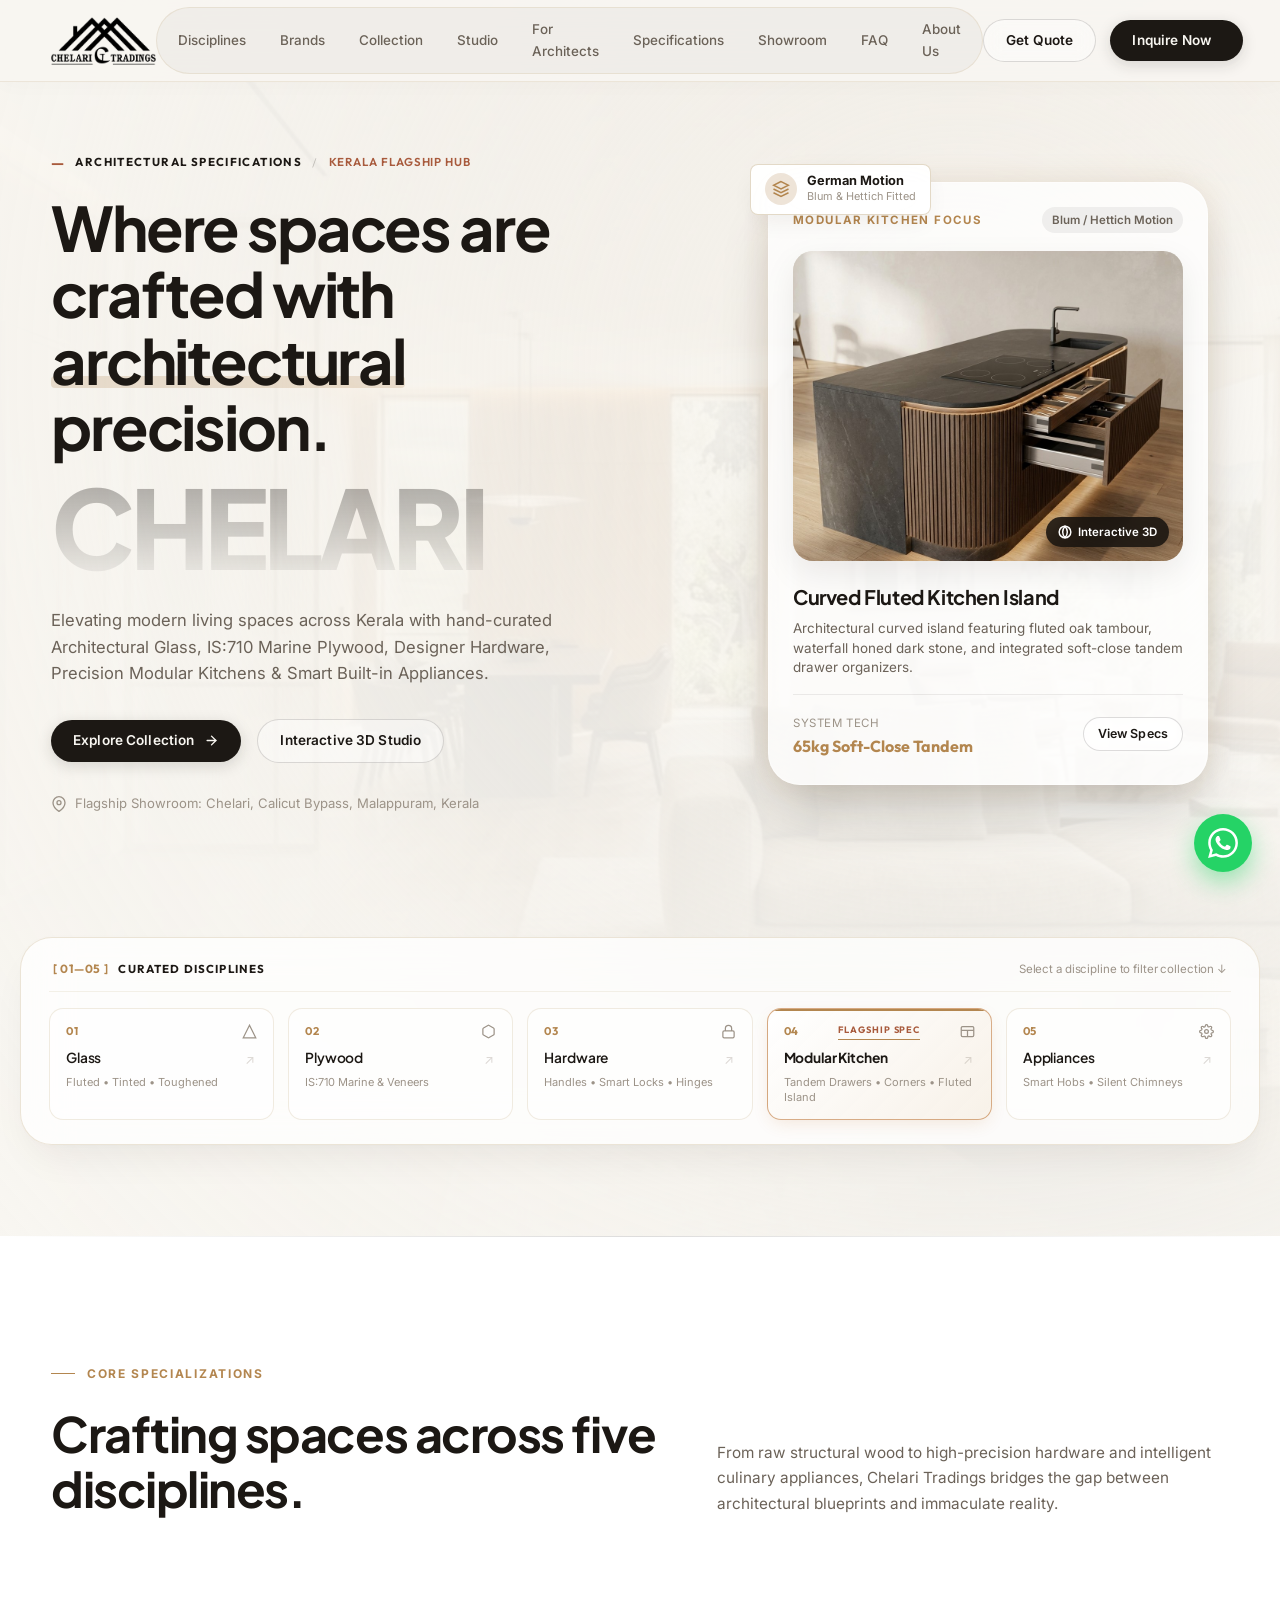
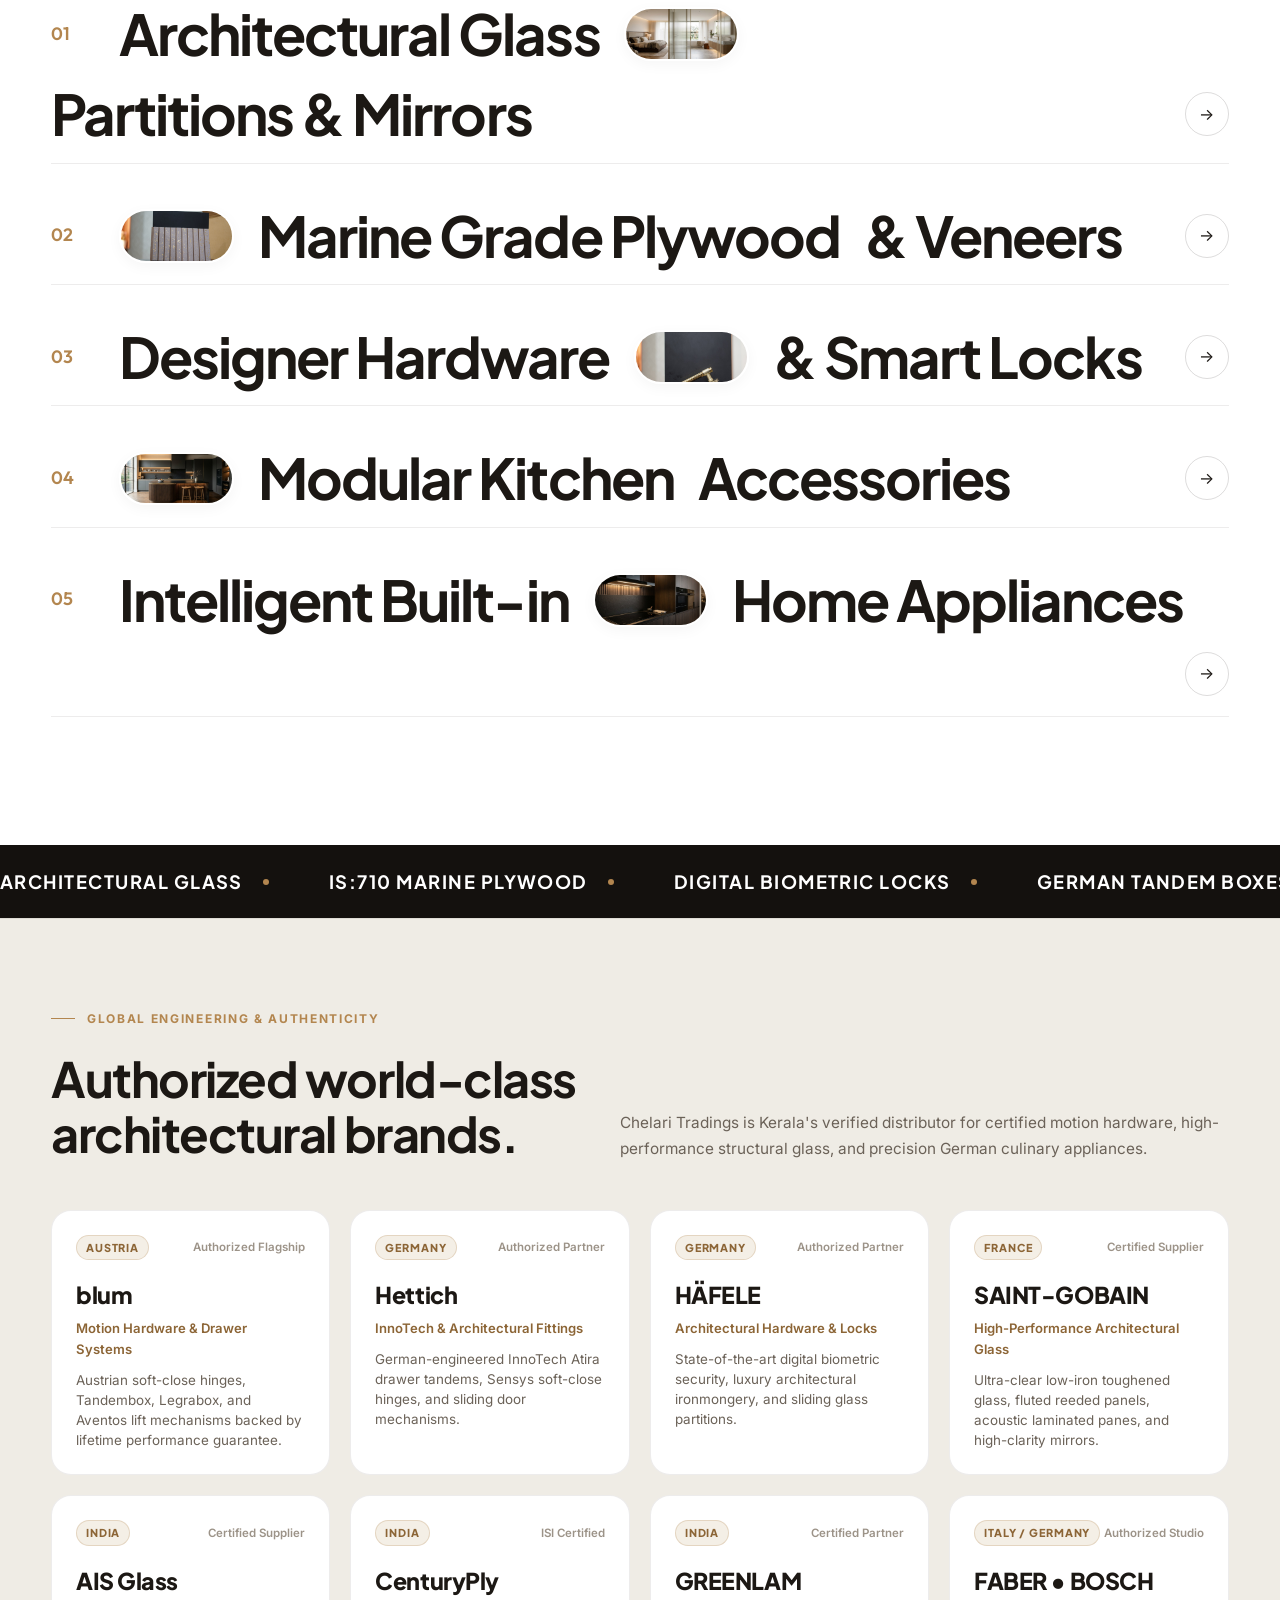
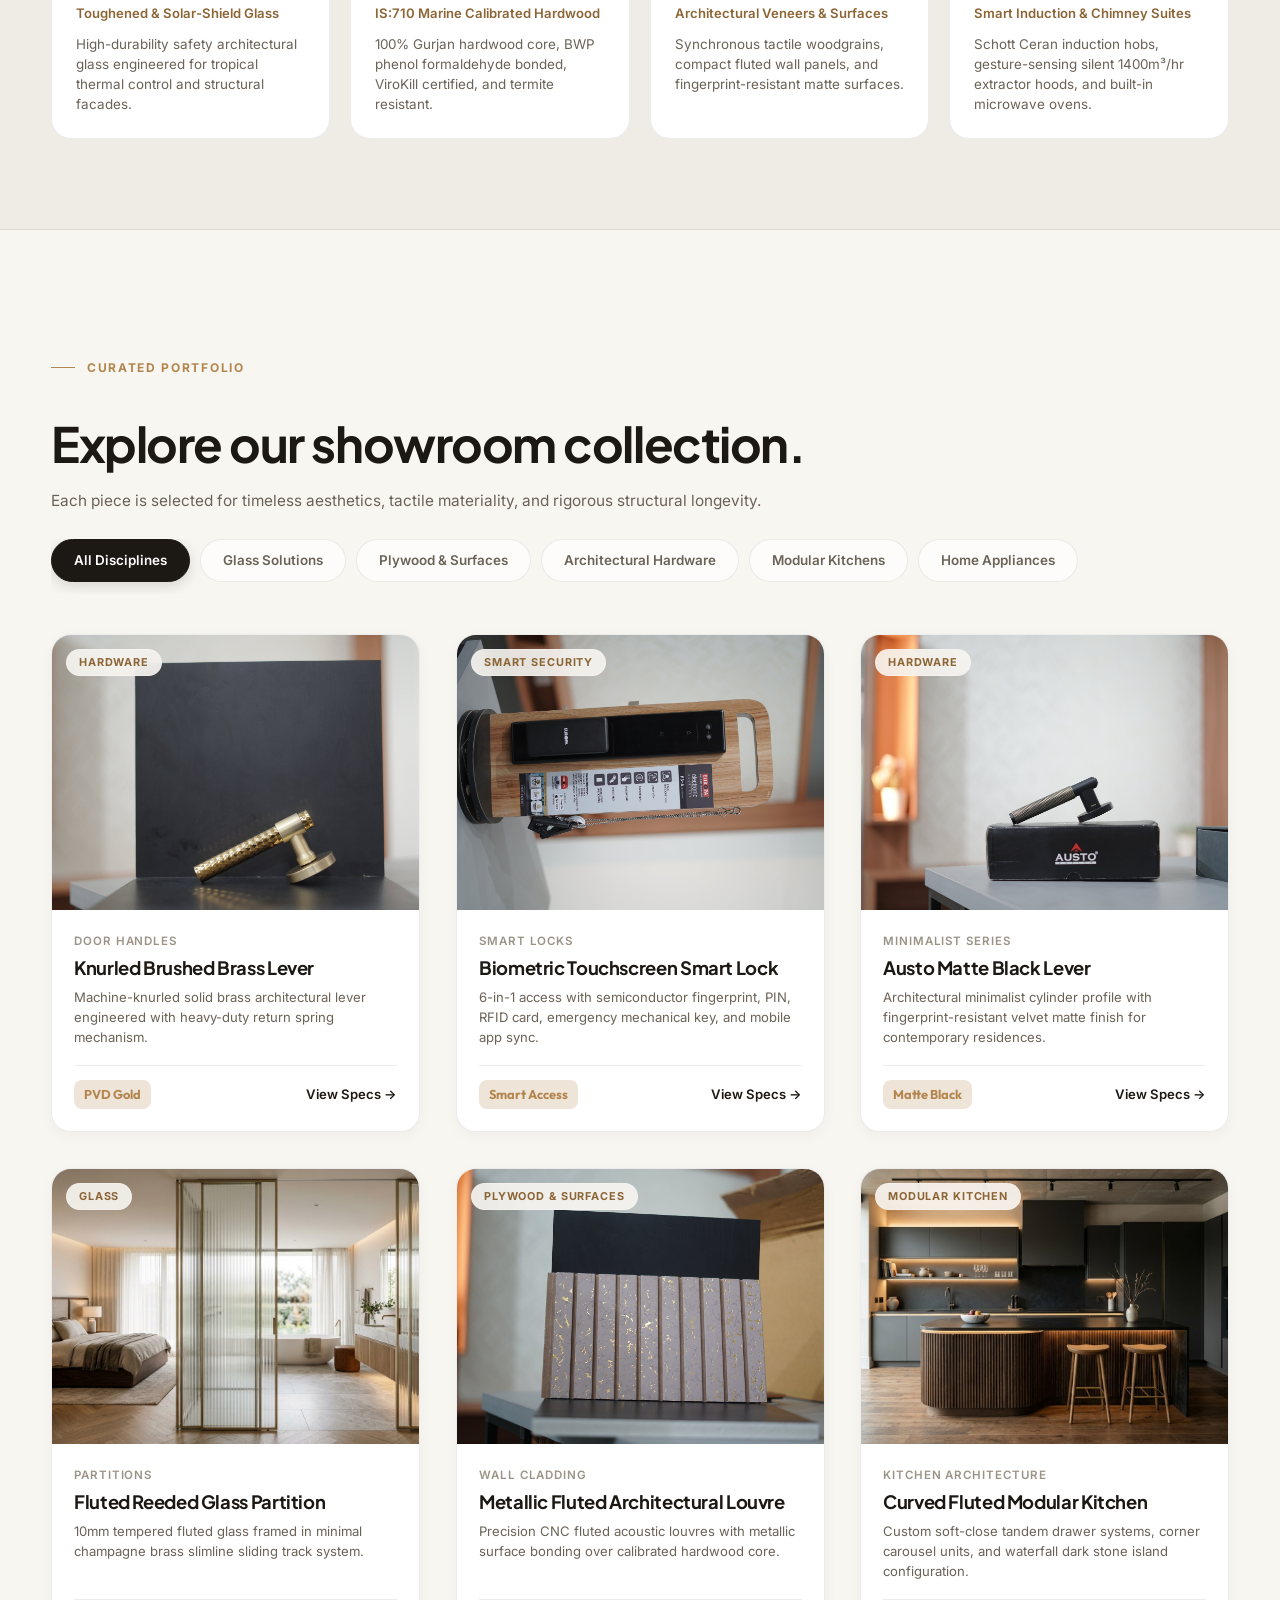
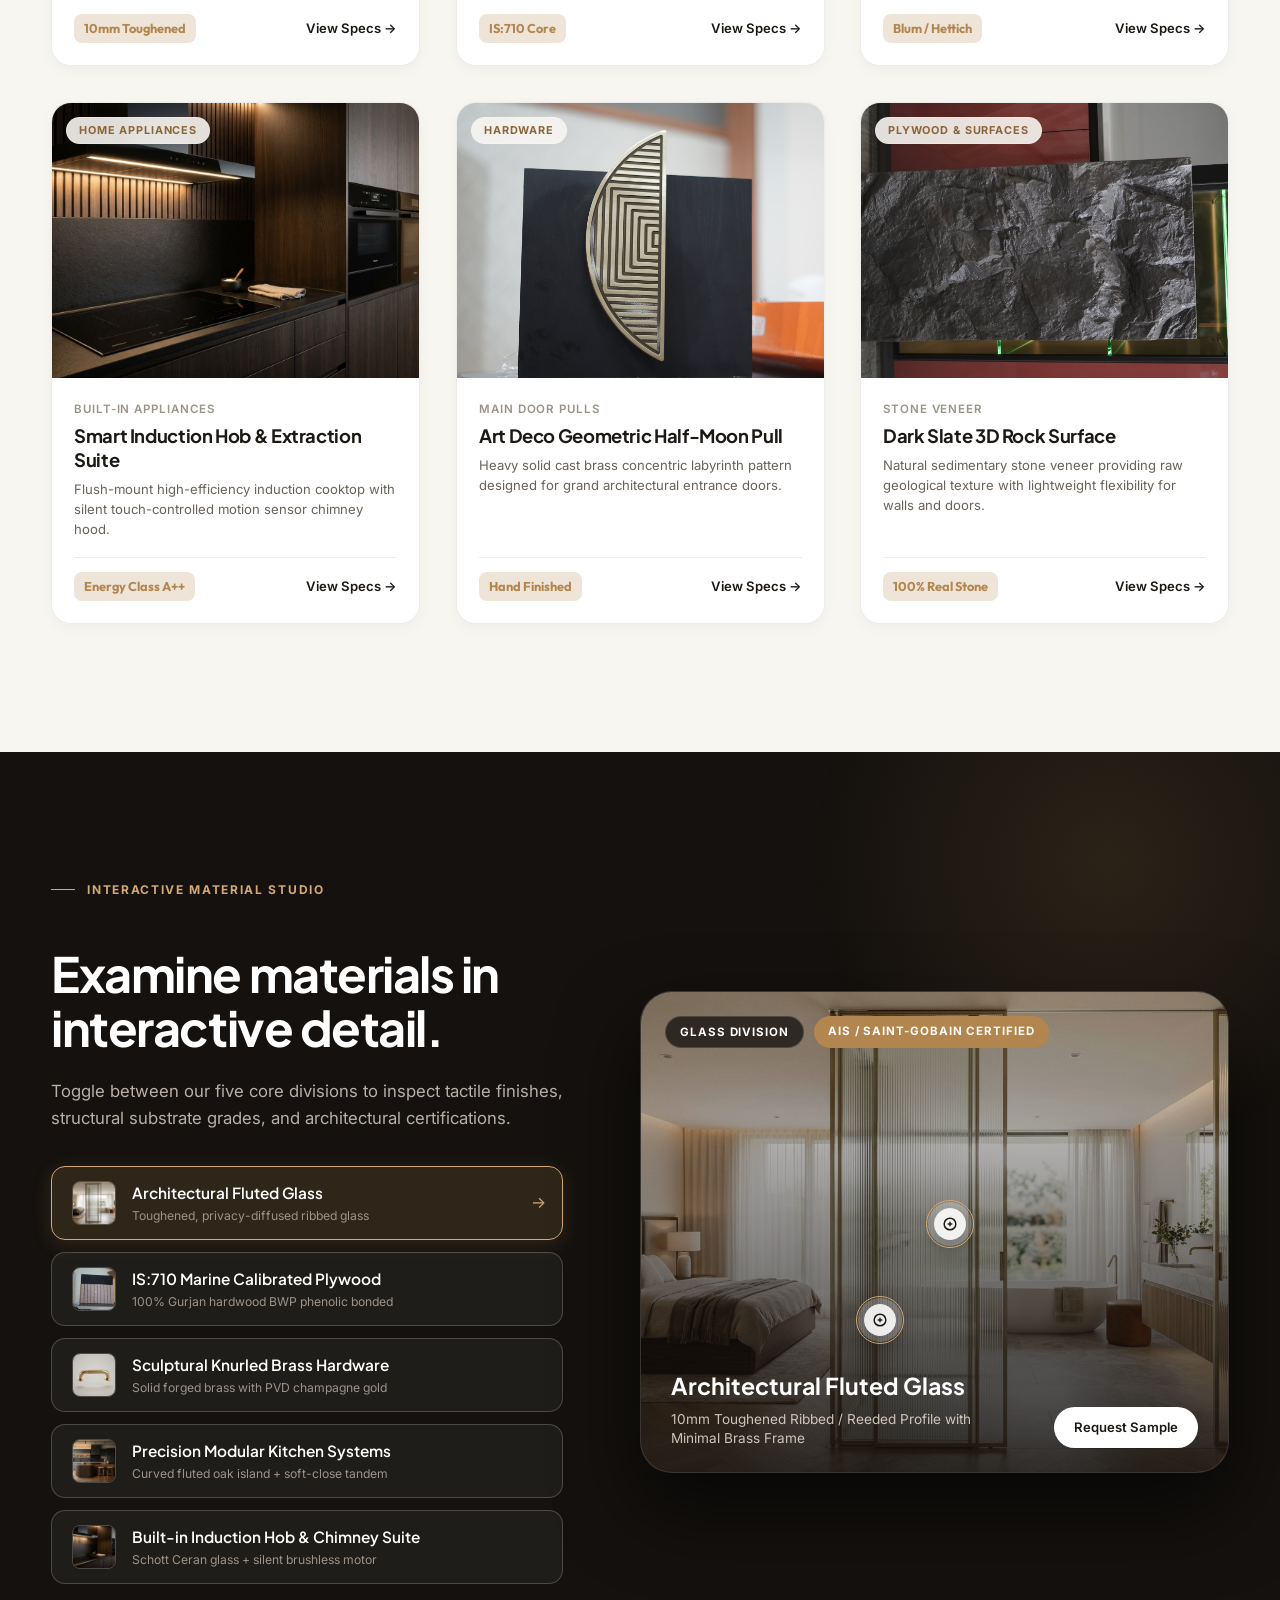
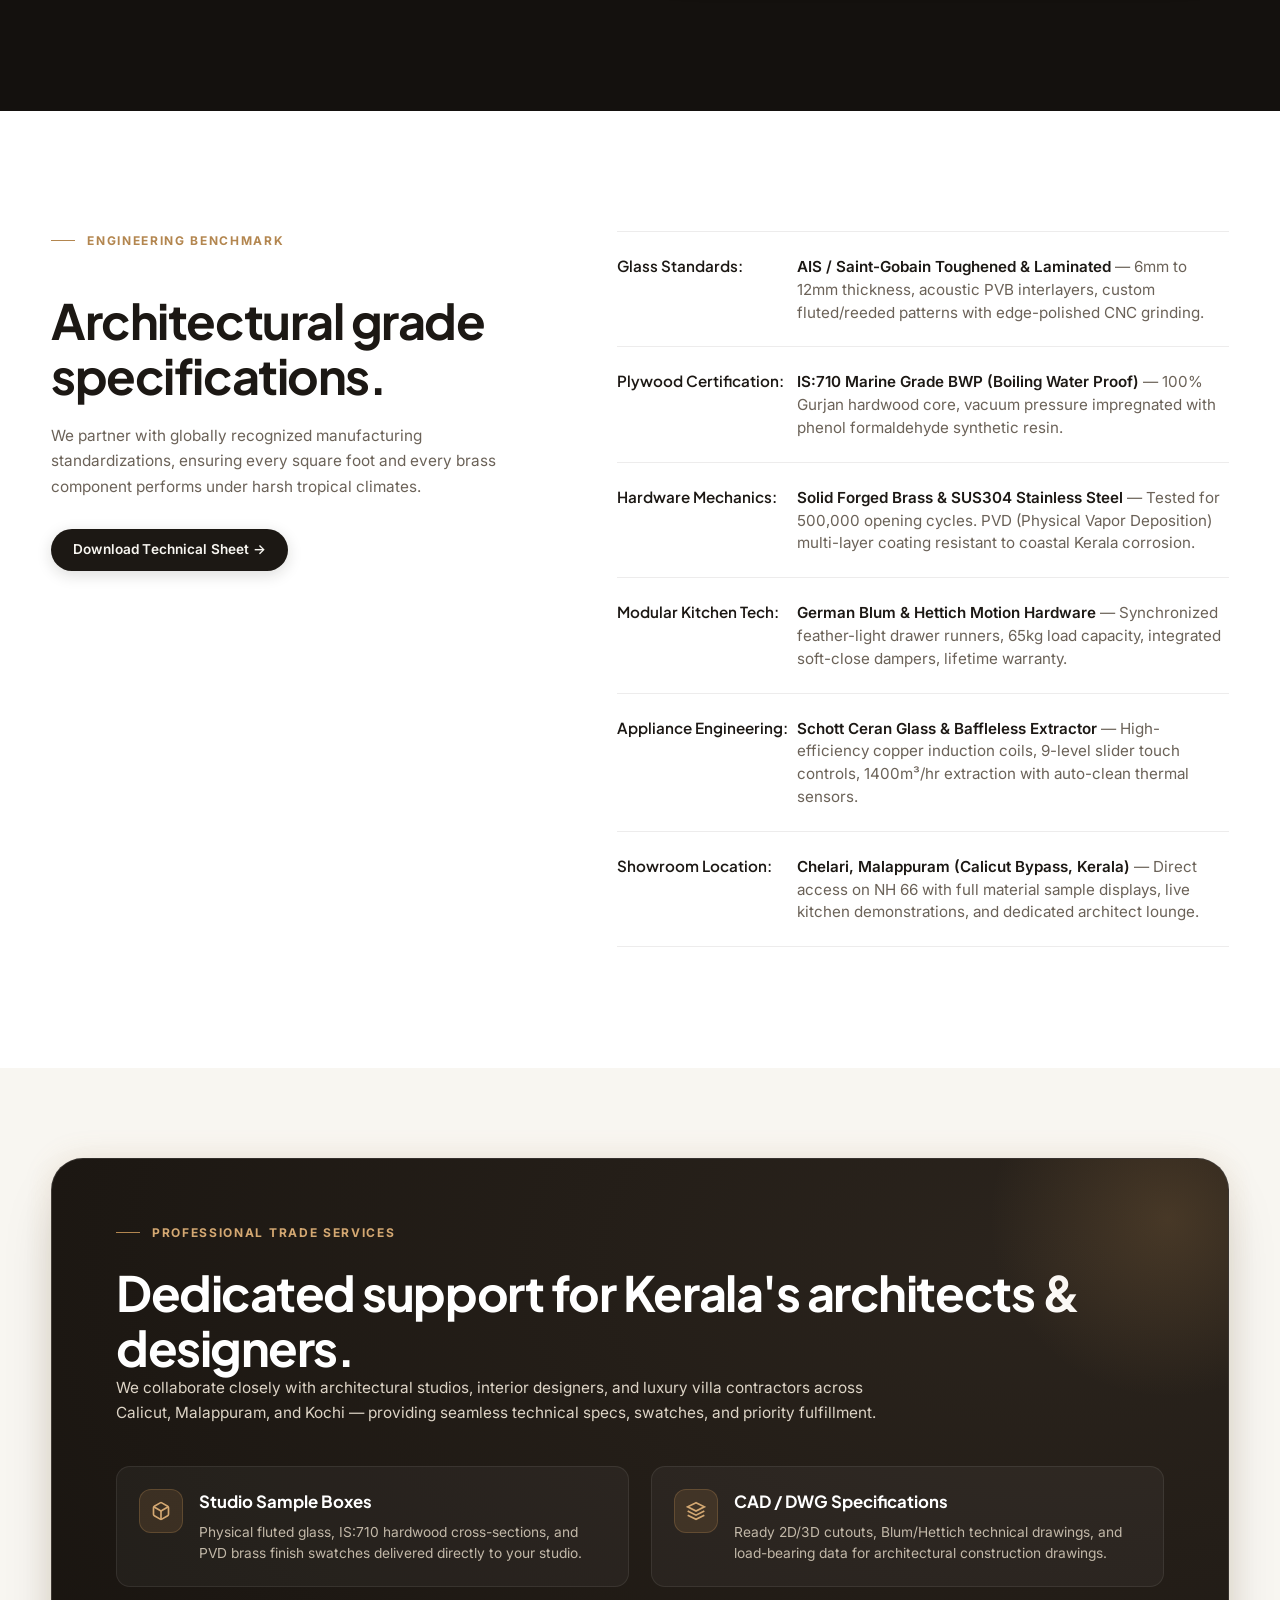
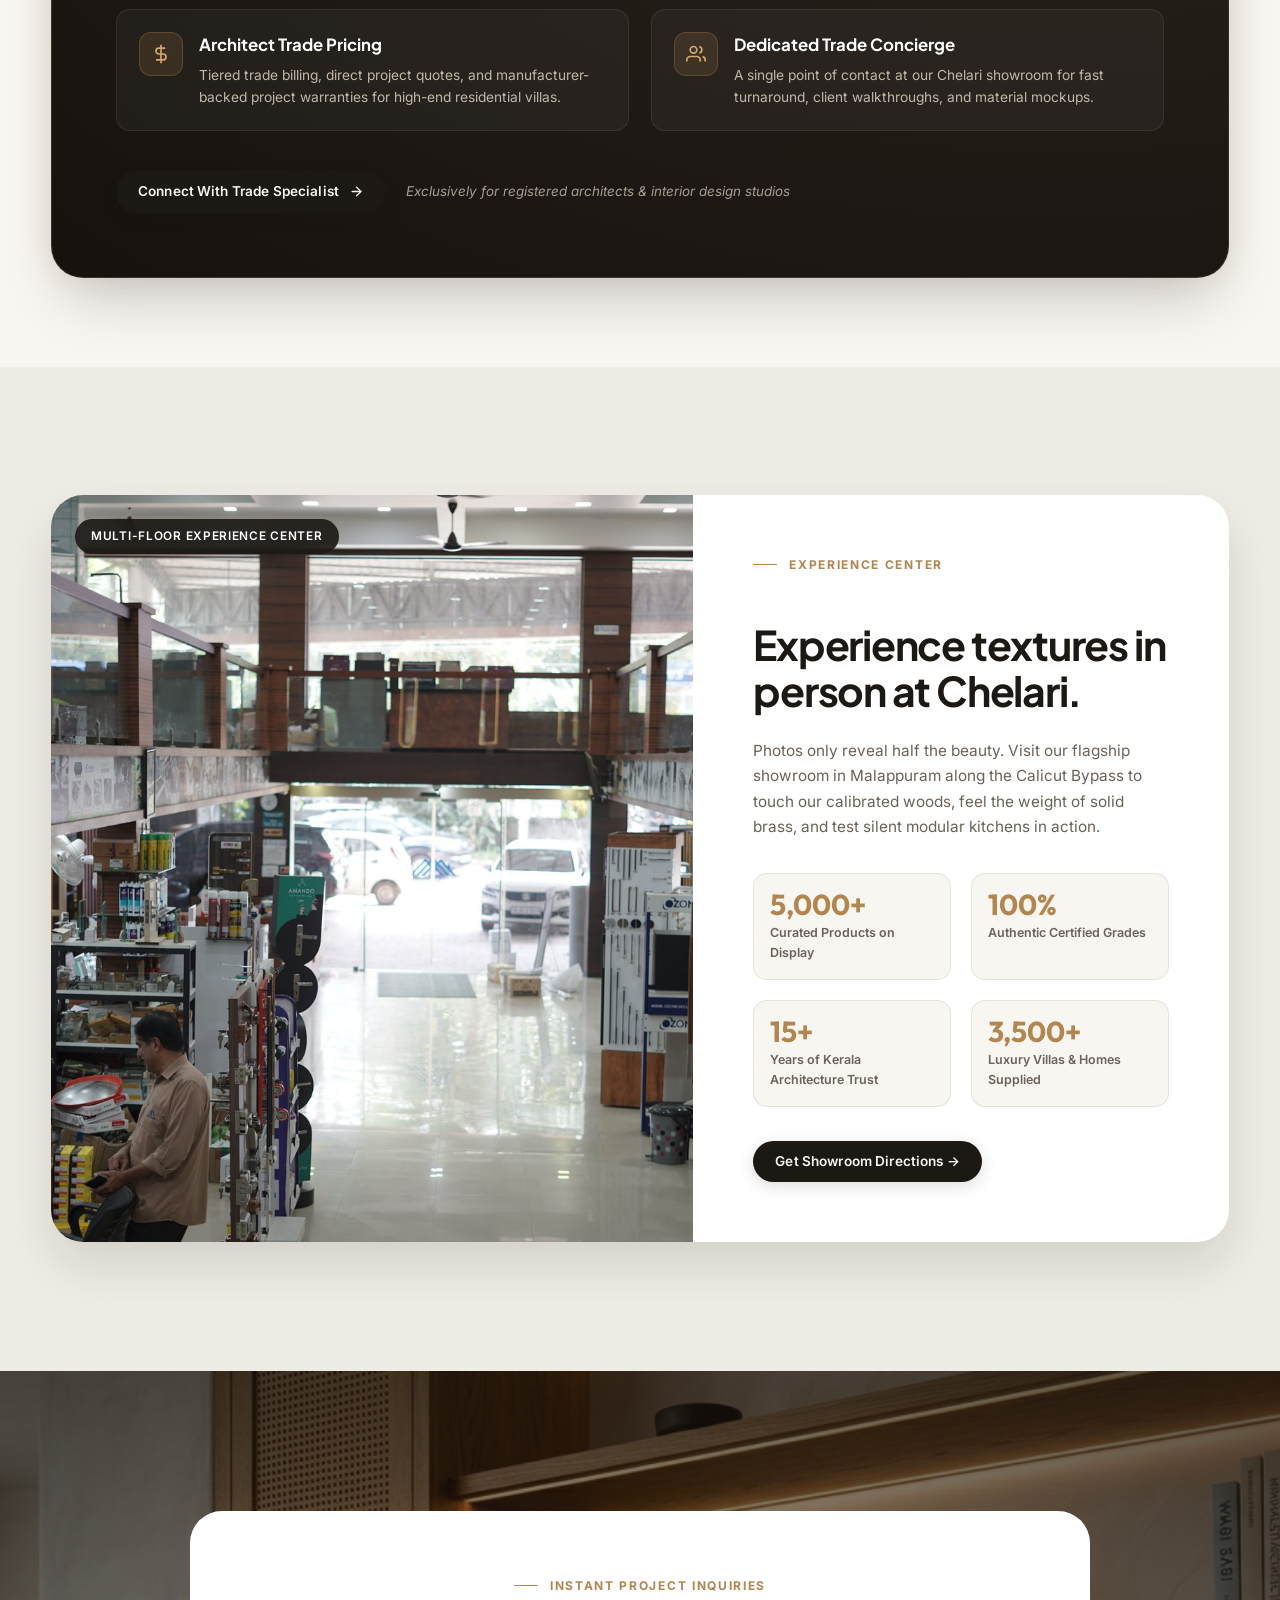
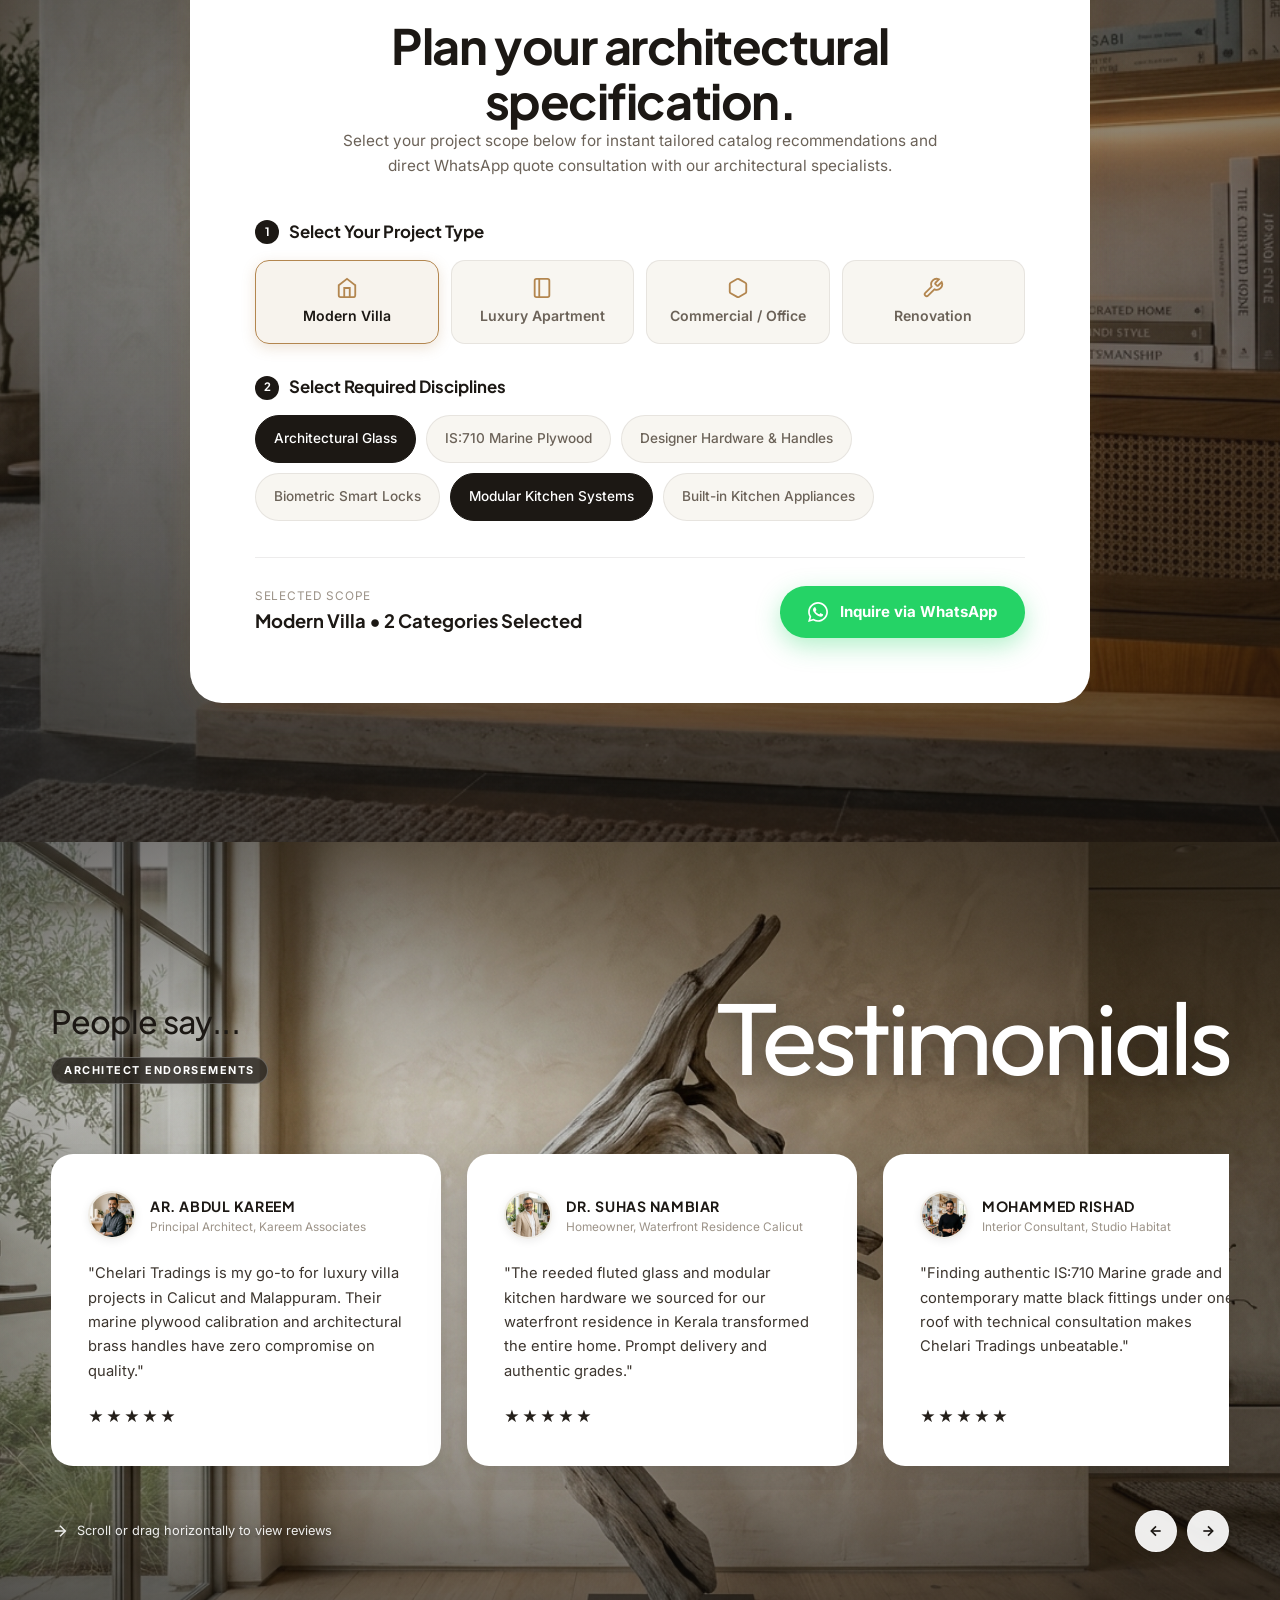
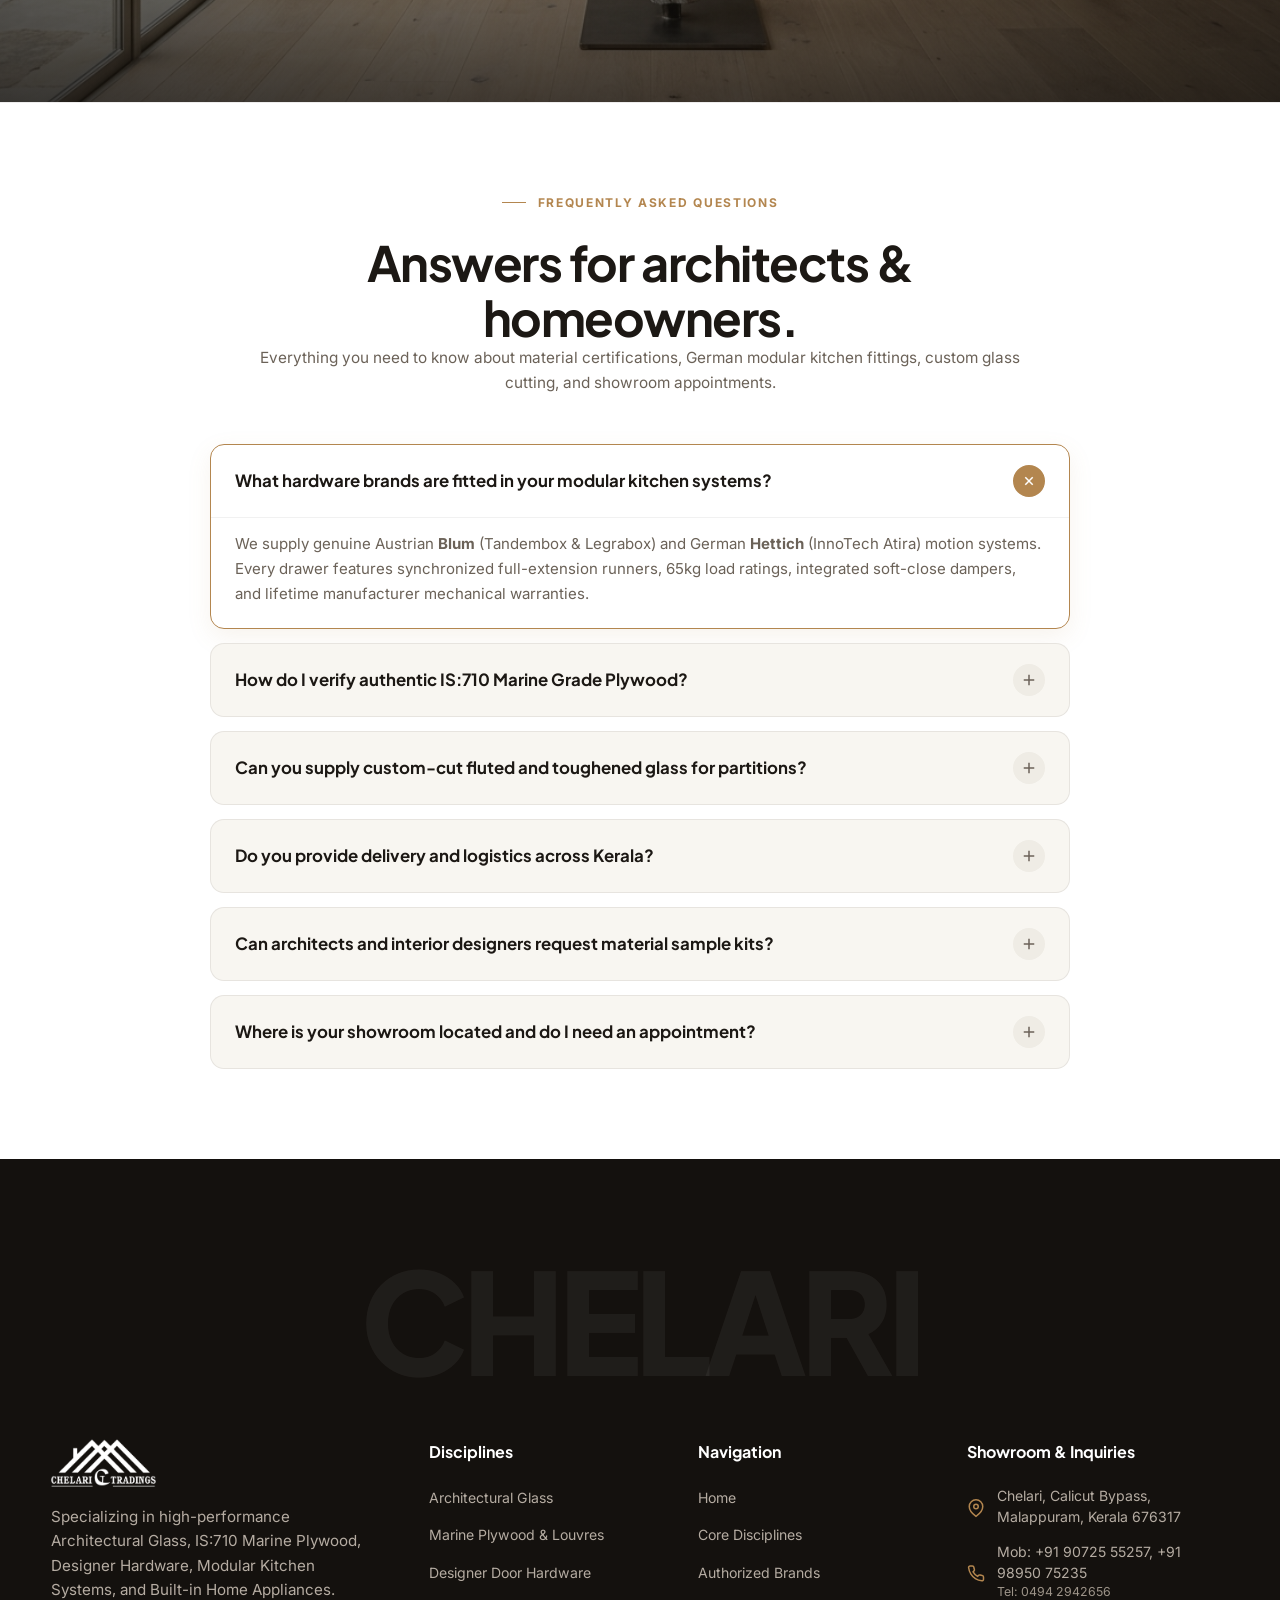
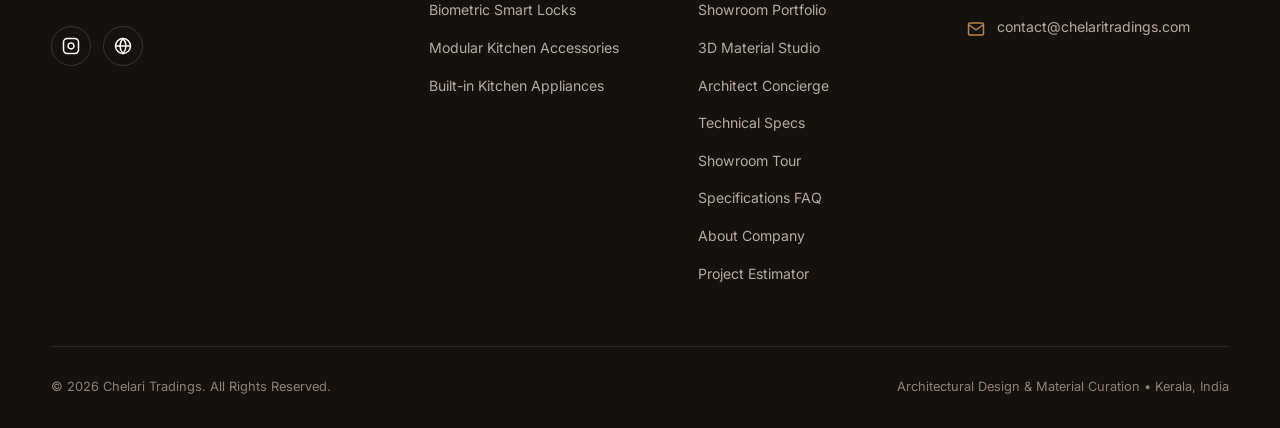
==== commit c06eec01: "updated" ====
--- a/index.html
+++ b/index.html
@@ -472,7 +472,7 @@
             <span class="discipline-number">01</span>
             <span class="discipline-text">Architectural Glass</span>
             <div class="discipline-pill-img">
-              <img src="assets/images/features/glass-architecture.jpg" alt="Architectural Glass Partition" loading="lazy">
+              <img src="assets/images/features/glass-architecture.jpg" alt="Architectural Glass Partition" loading="eager">
             </div>
             <span class="discipline-text">Partitions & Mirrors</span>
             <div class="discipline-arrow">→</div>
@@ -482,7 +482,7 @@
           <div class="discipline-row" onclick="filterAndScroll('plywood')">
             <span class="discipline-number">02</span>
             <div class="discipline-pill-img">
-              <img src="assets/images/optimized/DSC03931.jpg" alt="Plywood Louvres and Decorative Veneer" loading="lazy">
+              <img src="assets/images/optimized/DSC03931.jpg" alt="Plywood Louvres and Decorative Veneer" loading="eager">
             </div>
             <span class="discipline-text">Marine Grade Plywood</span>
             <span class="discipline-text">& Veneers</span>
@@ -494,7 +494,7 @@
             <span class="discipline-number">03</span>
             <span class="discipline-text">Designer Hardware</span>
             <div class="discipline-pill-img">
-              <img src="assets/images/optimized/DSC03835.jpg" alt="Luxury Door Lever" loading="lazy">
+              <img src="assets/images/optimized/DSC03835.jpg" alt="Luxury Door Lever" loading="eager">
             </div>
             <span class="discipline-text">& Smart Locks</span>
             <div class="discipline-arrow">→</div>
@@ -504,7 +504,7 @@
           <div class="discipline-row" onclick="filterAndScroll('kitchen')">
             <span class="discipline-number">04</span>
             <div class="discipline-pill-img">
-              <img src="assets/images/features/modular-kitchen.jpg" alt="Modular Kitchen Installation" loading="lazy">
+              <img src="assets/images/features/modular-kitchen.jpg" alt="Modular Kitchen Installation" loading="eager">
             </div>
             <span class="discipline-text">Modular Kitchen</span>
             <span class="discipline-text">Accessories</span>
@@ -516,7 +516,7 @@
             <span class="discipline-number">05</span>
             <span class="discipline-text">Intelligent Built-in</span>
             <div class="discipline-pill-img">
-              <img src="assets/images/features/appliances-luxury.jpg" alt="Smart Induction Cooktop" loading="lazy">
+              <img src="assets/images/features/appliances-luxury.jpg" alt="Smart Induction Cooktop" loading="eager">
             </div>
             <span class="discipline-text">Home Appliances</span>
             <div class="discipline-arrow">→</div>
@@ -683,7 +683,7 @@
             <div class="product-card-glare"></div>
             <div class="product-img-wrapper">
               <span class="product-tag">Hardware</span>
-              <img src="assets/images/optimized/DSC03835.jpg" alt="Knurled Brass Luxury Lever" loading="lazy">
+              <img src="assets/images/optimized/DSC03835.jpg" alt="Knurled Brass Luxury Lever" loading="eager">
               <button class="product-quick-view-btn js-quick-view" aria-label="View Specs">
                 <svg width="18" height="18" viewBox="0 0 24 24" fill="none" stroke="currentColor" stroke-width="2">
                   <path d="M1 12s4-8 11-8 11 8 11 8-4 8-11 8-11-8-11-8z"></path>
@@ -707,7 +707,7 @@
             <div class="product-card-glare"></div>
             <div class="product-img-wrapper">
               <span class="product-tag">Smart Security</span>
-              <img src="assets/images/optimized/DSC03811.jpg" alt="Digital Biometric Touchscreen Lock" loading="lazy">
+              <img src="assets/images/optimized/DSC03811.jpg" alt="Digital Biometric Touchscreen Lock" loading="eager">
               <button class="product-quick-view-btn js-quick-view" aria-label="View Specs">
                 <svg width="18" height="18" viewBox="0 0 24 24" fill="none" stroke="currentColor" stroke-width="2">
                   <path d="M1 12s4-8 11-8 11 8 11 8-4 8-11 8-11-8-11-8z"></path>
@@ -731,7 +731,7 @@
             <div class="product-card-glare"></div>
             <div class="product-img-wrapper">
               <span class="product-tag">Hardware</span>
-              <img src="assets/images/optimized/DSC03830.jpg" alt="Austo Minimalist Matte Black Lever" loading="lazy">
+              <img src="assets/images/optimized/DSC03830.jpg" alt="Austo Minimalist Matte Black Lever" loading="eager">
               <button class="product-quick-view-btn js-quick-view" aria-label="View Specs">
                 <svg width="18" height="18" viewBox="0 0 24 24" fill="none" stroke="currentColor" stroke-width="2">
                   <path d="M1 12s4-8 11-8 11 8 11 8-4 8-11 8-11-8-11-8z"></path>
@@ -755,7 +755,7 @@
             <div class="product-card-glare"></div>
             <div class="product-img-wrapper">
               <span class="product-tag">Glass</span>
-              <img src="assets/images/features/glass-architecture.jpg" alt="Fluted Glass Sliding Partition" loading="lazy">
+              <img src="assets/images/features/glass-architecture.jpg" alt="Fluted Glass Sliding Partition" loading="eager">
               <button class="product-quick-view-btn js-quick-view" aria-label="View Specs">
                 <svg width="18" height="18" viewBox="0 0 24 24" fill="none" stroke="currentColor" stroke-width="2">
                   <path d="M1 12s4-8 11-8 11 8 11 8-4 8-11 8-11-8-11-8z"></path>
@@ -779,7 +779,7 @@
             <div class="product-card-glare"></div>
             <div class="product-img-wrapper">
               <span class="product-tag">Plywood & Surfaces</span>
-              <img src="assets/images/optimized/DSC03931.jpg" alt="Rose Gold Metallic Fluted Wall Louvre" loading="lazy">
+              <img src="assets/images/optimized/DSC03931.jpg" alt="Rose Gold Metallic Fluted Wall Louvre" loading="eager">
               <button class="product-quick-view-btn js-quick-view" aria-label="View Specs">
                 <svg width="18" height="18" viewBox="0 0 24 24" fill="none" stroke="currentColor" stroke-width="2">
                   <path d="M1 12s4-8 11-8 11 8 11 8-4 8-11 8-11-8-11-8z"></path>
@@ -803,7 +803,7 @@
             <div class="product-card-glare"></div>
             <div class="product-img-wrapper">
               <span class="product-tag">Modular Kitchen</span>
-              <img src="assets/images/features/modular-kitchen.jpg" alt="Luxury Curved Fluted Modular Kitchen" loading="lazy">
+              <img src="assets/images/features/modular-kitchen.jpg" alt="Luxury Curved Fluted Modular Kitchen" loading="eager">
               <button class="product-quick-view-btn js-quick-view" aria-label="View Specs">
                 <svg width="18" height="18" viewBox="0 0 24 24" fill="none" stroke="currentColor" stroke-width="2">
                   <path d="M1 12s4-8 11-8 11 8 11 8-4 8-11 8-11-8-11-8z"></path>
@@ -827,7 +827,7 @@
             <div class="product-card-glare"></div>
             <div class="product-img-wrapper">
               <span class="product-tag">Home Appliances</span>
-              <img src="assets/images/features/appliances-luxury.jpg" alt="Integrated Induction Hob and Chimney Suite" loading="lazy">
+              <img src="assets/images/features/appliances-luxury.jpg" alt="Integrated Induction Hob and Chimney Suite" loading="eager">
               <button class="product-quick-view-btn js-quick-view" aria-label="View Specs">
                 <svg width="18" height="18" viewBox="0 0 24 24" fill="none" stroke="currentColor" stroke-width="2">
                   <path d="M1 12s4-8 11-8 11 8 11 8-4 8-11 8-11-8-11-8z"></path>
@@ -851,7 +851,7 @@
             <div class="product-card-glare"></div>
             <div class="product-img-wrapper">
               <span class="product-tag">Hardware</span>
-              <img src="assets/images/optimized/DSC03852.jpg" alt="Art Deco Half-Moon Pull Handle" loading="lazy">
+              <img src="assets/images/optimized/DSC03852.jpg" alt="Art Deco Half-Moon Pull Handle" loading="eager">
               <button class="product-quick-view-btn js-quick-view" aria-label="View Specs">
                 <svg width="18" height="18" viewBox="0 0 24 24" fill="none" stroke="currentColor" stroke-width="2">
                   <path d="M1 12s4-8 11-8 11 8 11 8-4 8-11 8-11-8-11-8z"></path>
@@ -875,7 +875,7 @@
             <div class="product-card-glare"></div>
             <div class="product-img-wrapper">
               <span class="product-tag">Plywood & Surfaces</span>
-              <img src="assets/images/optimized/DSC03951.jpg" alt="Dark Slate 3D Natural Rock Surface Veneer" loading="lazy">
+              <img src="assets/images/optimized/DSC03951.jpg" alt="Dark Slate 3D Natural Rock Surface Veneer" loading="eager">
               <button class="product-quick-view-btn js-quick-view" aria-label="View Specs">
                 <svg width="18" height="18" viewBox="0 0 24 24" fill="none" stroke="currentColor" stroke-width="2">
                   <path d="M1 12s4-8 11-8 11 8 11 8-4 8-11 8-11-8-11-8z"></path>
@@ -1162,7 +1162,7 @@
       <div class="container">
         <div class="showroom-card">
           <div class="showroom-image-box">
-            <img src="assets/images/optimized/DSC03823.jpg" alt="Chelari Tradings Grand Showroom Interior" loading="lazy">
+            <img src="assets/images/optimized/DSC03823.jpg" alt="Chelari Tradings Grand Showroom Interior" loading="eager">
             <div class="showroom-image-badge">Multi-Floor Experience Center</div>
           </div>
           <div class="showroom-content-box">
@@ -1196,16 +1196,19 @@
                 Get Showroom Directions →
               </a>
             </div>
-          </div>
         </div>
       </div>
     </section>
 
     <!-- ==========================================================================
-         SECTION 7: DIGITAL MARKETING PROJECT ESTIMATOR & LEAD GENERATOR
+         SECTION 7: DIGITAL MARKETING PROJECT ESTIMATOR & LEAD GENERATOR (Graft Cabinetry Atmosphere)
          ========================================================================== -->
     <section class="estimator-section" id="estimator">
-      <div class="container">
+      <div class="estimator-backdrop">
+        <img src="assets/images/features/cabinetry-contact-bg.jpg" alt="Luxury Architectural Oak and Cane Cabinetry Background" class="estimator-backdrop-img" loading="eager" fetchpriority="high">
+        <div class="estimator-backdrop-overlay"></div>
+      </div>
+      <div class="container estimator-container-relative">
         <div class="estimator-card">
           <div class="estimator-header">
             <div class="section-label" style="justify-content: center;">Instant Project Inquiries</div>
@@ -1285,55 +1288,114 @@
     </section>
 
     <!-- ==========================================================================
-         SECTION 8: ARCHITECT & CLIENT ENDORSEMENTS
+         SECTION 8: ARCHITECT & CLIENT ENDORSEMENTS (Graft Editorial Atmosphere)
          ========================================================================== -->
-    <section class="testimonials-section">
-      <div class="container">
-        <div style="text-align: center; max-width: 600px; margin-inline: auto;">
-          <div class="section-label" style="justify-content: center;">Testimonials</div>
-          <h2 class="section-title-huge">Trusted by architects across Kerala.</h2>
-        </div>
-
-        <div class="testimonials-grid">
-          <div class="testimonial-card">
-            <div class="testimonial-stars">★★★★★</div>
-            <p class="testimonial-quote">
-              "Chelari Tradings is my go-to for luxury villa projects in Calicut and Malappuram. Their marine plywood calibration and architectural brass handles have zero compromise on quality."
-            </p>
-            <div class="testimonial-author">
-              <div class="author-avatar">AK</div>
-              <div class="author-meta">
-                <h4>Ar. Abdul Kareem</h4>
-                <p>Principal Architect, Kareem Associates</p>
-              </div>
-            </div>
-          </div>
-
-          <div class="testimonial-card">
-            <div class="testimonial-stars">★★★★★</div>
-            <p class="testimonial-quote">
-              "The reeded fluted glass and modular kitchen hardware we sourced for our waterfront residence in Kerala transformed the entire home. Prompt delivery and authentic grades."
-            </p>
-            <div class="testimonial-author">
-              <div class="author-avatar">SN</div>
-              <div class="author-meta">
-                <h4>Dr. Suhas Nambiar</h4>
-                <p>Homeowner, Calicut</p>
-              </div>
-            </div>
-          </div>
-
-          <div class="testimonial-card">
-            <div class="testimonial-stars">★★★★★</div>
-            <p class="testimonial-quote">
-              "Finding authentic IS:710 Marine grade and contemporary matte black fittings under one roof with technical consultation makes Chelari Tradings unbeatable."
-            </p>
-            <div class="testimonial-author">
-              <div class="author-avatar">MR</div>
-              <div class="author-meta">
-                <h4>Mohammed Rishad</h4>
-                <p>Interior Consultant, Studio Habitat</p>
-              </div>
+    <section class="testimonials-section" id="testimonials">
+      <div class="testimonials-backdrop">
+        <img src="assets/images/features/testimonials-sculpture-bg.jpg" alt="Minimalist Organic Sculpture in Architectural Space" class="testimonials-backdrop-img" loading="eager" fetchpriority="high">
+        <div class="testimonials-backdrop-overlay"></div>
+      </div>
+
+      <div class="container testimonials-content">
+        <!-- Graft-style Asymmetric Editorial Header -->
+        <div class="testimonials-header-editorial">
+          <div class="testimonials-header-left">
+            <span class="testimonials-sub-editorial">People say...</span>
+            <span class="testimonials-badge-editorial">ARCHITECT ENDORSEMENTS</span>
+          </div>
+          <div class="testimonials-header-right">
+            <h2 class="testimonials-title-editorial">Testimonials</h2>
+          </div>
+        </div>
+
+        <!-- Horizontal Scroll-Snap Carousel Track -->
+        <div class="testimonials-carousel-wrapper">
+          <div class="testimonials-track" id="testimonials-track">
+            
+            <!-- Card 1: Ar. Abdul Kareem -->
+            <div class="testimonial-card-editorial">
+              <div class="testimonial-card-header">
+                <img src="assets/images/features/avatar-kareem.jpg" alt="Ar. Abdul Kareem" class="testimonial-avatar-img" width="50" height="50" loading="eager" fetchpriority="high">
+                <div class="testimonial-author-meta">
+                  <h3 class="testimonial-author-name">AR. ABDUL KAREEM</h3>
+                  <span class="testimonial-author-role">Principal Architect, Kareem Associates</span>
+                </div>
+              </div>
+              <p class="testimonial-card-quote">
+                "Chelari Tradings is my go-to for luxury villa projects in Calicut and Malappuram. Their marine plywood calibration and architectural brass handles have zero compromise on quality."
+              </p>
+              <div class="testimonial-card-stars" aria-label="5 out of 5 stars">★★★★★</div>
+            </div>
+
+            <!-- Card 2: Dr. Suhas Nambiar -->
+            <div class="testimonial-card-editorial">
+              <div class="testimonial-card-header">
+                <img src="assets/images/features/avatar-suhas.jpg" alt="Dr. Suhas Nambiar" class="testimonial-avatar-img" width="50" height="50" loading="eager" fetchpriority="high">
+                <div class="testimonial-author-meta">
+                  <h3 class="testimonial-author-name">DR. SUHAS NAMBIAR</h3>
+                  <span class="testimonial-author-role">Homeowner, Waterfront Residence Calicut</span>
+                </div>
+              </div>
+              <p class="testimonial-card-quote">
+                "The reeded fluted glass and modular kitchen hardware we sourced for our waterfront residence in Kerala transformed the entire home. Prompt delivery and authentic grades."
+              </p>
+              <div class="testimonial-card-stars" aria-label="5 out of 5 stars">★★★★★</div>
+            </div>
+
+            <!-- Card 3: Mohammed Rishad -->
+            <div class="testimonial-card-editorial">
+              <div class="testimonial-card-header">
+                <img src="assets/images/features/avatar-rishad.jpg" alt="Mohammed Rishad" class="testimonial-avatar-img" width="50" height="50" loading="eager" fetchpriority="high">
+                <div class="testimonial-author-meta">
+                  <h3 class="testimonial-author-name">MOHAMMED RISHAD</h3>
+                  <span class="testimonial-author-role">Interior Consultant, Studio Habitat</span>
+                </div>
+              </div>
+              <p class="testimonial-card-quote">
+                "Finding authentic IS:710 Marine grade and contemporary matte black fittings under one roof with technical consultation makes Chelari Tradings unbeatable."
+              </p>
+              <div class="testimonial-card-stars" aria-label="5 out of 5 stars">★★★★★</div>
+            </div>
+
+            <!-- Card 4: Ar. Ananya Menon -->
+            <div class="testimonial-card-editorial">
+              <div class="testimonial-card-header">
+                <img src="assets/images/features/avatar-ananya.jpg" alt="Ar. Ananya Menon" class="testimonial-avatar-img" width="50" height="50" loading="eager" fetchpriority="high">
+                <div class="testimonial-author-meta">
+                  <h3 class="testimonial-author-name">AR. ANANYA MENON</h3>
+                  <span class="testimonial-author-role">Design Director, Atelier Menon Kochi</span>
+                </div>
+              </div>
+              <p class="testimonial-card-quote">
+                "From custom CNC fluted glass sliding partitions to Austrian Blum tandem runners, the precision and material authenticity exceed international standards every single time."
+              </p>
+              <div class="testimonial-card-stars" aria-label="5 out of 5 stars">★★★★★</div>
+            </div>
+
+          </div>
+
+          <!-- Carousel Controls & Drag Hint -->
+          <div class="testimonials-controls-row">
+            <div class="testimonials-swipe-hint">
+              <svg width="18" height="18" viewBox="0 0 24 24" fill="none" stroke="currentColor" stroke-width="2">
+                <line x1="5" y1="12" x2="19" y2="12"></line>
+                <polyline points="12 5 19 12 12 19"></polyline>
+              </svg>
+              <span>Scroll or drag horizontally to view reviews</span>
+            </div>
+            <div class="testimonials-nav-btns">
+              <button class="testimonials-nav-arrow" id="testimonials-nav-prev" aria-label="Previous Testimonials">
+                <svg width="16" height="16" viewBox="0 0 24 24" fill="none" stroke="currentColor" stroke-width="2.5">
+                  <line x1="19" y1="12" x2="5" y2="12"></line>
+                  <polyline points="12 19 5 12 12 5"></polyline>
+                </svg>
+              </button>
+              <button class="testimonials-nav-arrow" id="testimonials-nav-next" aria-label="Next Testimonials">
+                <svg width="16" height="16" viewBox="0 0 24 24" fill="none" stroke="currentColor" stroke-width="2.5">
+                  <line x1="5" y1="12" x2="19" y2="12"></line>
+                  <polyline points="12 5 19 12 12 19"></polyline>
+                </svg>
+              </button>
             </div>
           </div>
         </div>
--- a/css/style.css
+++ b/css/style.css
@@ -1879,9 +1879,38 @@
 
 /* --- Section 7: Interactive Digital Marketing Project Estimator --- */
 .estimator-section {
-  padding-block: clamp(70px, 10vw, 130px);
-  background: linear-gradient(180deg, var(--bg-primary) 0%, #FAF8F4 100%);
-  position: relative;
+  padding-block: clamp(80px, 11vw, 140px);
+  background-color: var(--bg-primary);
+  position: relative;
+  overflow: hidden;
+}
+
+.estimator-backdrop {
+  position: absolute;
+  inset: 0;
+  z-index: 1;
+  pointer-events: none;
+}
+
+.estimator-backdrop-img {
+  width: 100%;
+  height: 100%;
+  object-fit: cover;
+  object-position: center;
+  transform: scale(1.03);
+}
+
+.estimator-backdrop-overlay {
+  position: absolute;
+  inset: 0;
+  background: 
+    linear-gradient(180deg, rgba(20, 17, 14, 0.45) 0%, rgba(20, 17, 14, 0.18) 40%, rgba(20, 17, 14, 0.55) 100%),
+    radial-gradient(circle at 50% 50%, rgba(20, 17, 14, 0.1) 0%, rgba(20, 17, 14, 0.45) 100%);
+}
+
+.estimator-container-relative {
+  position: relative;
+  z-index: 2;
 }
 
 .estimator-card {
@@ -1889,9 +1918,10 @@
   margin-inline: auto;
   background: #ffffff;
   border-radius: var(--radius-xl);
-  border: 1px solid var(--border-subtle);
-  padding: clamp(30px, 5vw, 60px);
-  box-shadow: var(--shadow-3d);
+  border: 1px solid rgba(255, 255, 255, 0.9);
+  padding: clamp(32px, 5vw, 64px);
+  box-shadow: 0 30px 70px -15px rgba(28, 24, 20, 0.16), 0 0 35px rgba(179, 134, 79, 0.12);
+  position: relative;
 }
 
 .estimator-header {
@@ -2050,79 +2080,270 @@
   box-shadow: 0 12px 30px rgba(37, 211, 102, 0.45);
 }
 
-/* --- Section 8: Testimonials / Architect Endorsements --- */
+/* --- Section 8: Testimonials / Architect Endorsements (Graft Editorial Atmosphere) --- */
 .testimonials-section {
-  padding-block: clamp(70px, 10vw, 130px);
-  background-color: var(--bg-surface);
-}
-
-.testimonials-grid {
-  display: grid;
-  grid-template-columns: repeat(auto-fit, minmax(320px, 1fr));
-  gap: clamp(24px, 3vw, 36px);
-  margin-top: 50px;
-}
-
-.testimonial-card {
-  padding: 36px;
-  border-radius: var(--radius-lg);
-  background: var(--bg-primary);
-  border: 1px solid var(--border-subtle);
+  padding-block: clamp(80px, 12vw, 150px);
+  position: relative;
+  overflow: hidden;
+  background-color: #231E19;
+}
+
+.testimonials-backdrop {
+  position: absolute;
+  inset: 0;
+  z-index: 1;
+  pointer-events: none;
+}
+
+.testimonials-backdrop-img {
+  width: 100%;
+  height: 100%;
+  object-fit: cover;
+  object-position: center 30%;
+  transform: scale(1.02);
+}
+
+.testimonials-backdrop-overlay {
+  position: absolute;
+  inset: 0;
+  background: 
+    linear-gradient(180deg, rgba(20, 17, 14, 0.45) 0%, rgba(20, 17, 14, 0.08) 30%, rgba(20, 17, 14, 0.25) 70%, rgba(20, 17, 14, 0.72) 100%),
+    radial-gradient(circle at 50% 40%, rgba(0, 0, 0, 0) 40%, rgba(20, 17, 14, 0.4) 100%);
+}
+
+.testimonials-content {
+  position: relative;
+  z-index: 2;
+}
+
+/* Graft-Style Asymmetric Editorial Header */
+.testimonials-header-editorial {
+  display: flex;
+  align-items: flex-end;
+  justify-content: space-between;
+  gap: 20px;
+  margin-bottom: clamp(36px, 5vw, 60px);
+  flex-wrap: wrap;
+}
+
+.testimonials-header-left {
+  display: flex;
+  flex-direction: column;
+  gap: 10px;
+}
+
+.testimonials-sub-editorial {
+  font-family: var(--font-heading);
+  font-size: clamp(1.4rem, 2.5vw, 2.4rem);
+  font-weight: 500;
+  color: #1C1814;
+  letter-spacing: -0.02em;
+  text-shadow: 0 1px 15px rgba(255, 255, 255, 0.7);
+}
+
+.testimonials-badge-editorial {
+  display: inline-flex;
+  align-items: center;
+  font-size: 0.68rem;
+  font-weight: 700;
+  letter-spacing: 0.14em;
+  text-transform: uppercase;
+  color: #FFFFFF;
+  background: rgba(28, 24, 20, 0.72);
+  backdrop-filter: blur(10px);
+  -webkit-backdrop-filter: blur(10px);
+  padding: 4px 12px;
+  border-radius: var(--radius-pill);
+  border: 1px solid rgba(255, 255, 255, 0.25);
+  width: fit-content;
+}
+
+.testimonials-header-right {
+  text-align: right;
+}
+
+.testimonials-title-editorial {
+  font-family: var(--font-display);
+  font-size: clamp(3.2rem, 8vw, 6.8rem);
+  font-weight: 400;
+  color: #FFFFFF;
+  letter-spacing: -0.04em;
+  line-height: 0.9;
+  margin: 0;
+  text-shadow: 0 4px 24px rgba(20, 17, 14, 0.4);
+}
+
+/* Horizontal Scroll-Snap Carousel Track */
+.testimonials-carousel-wrapper {
+  position: relative;
+  width: 100%;
+}
+
+.testimonials-track {
+  display: flex;
+  gap: clamp(16px, 2.5vw, 26px);
+  overflow-x: auto;
+  scroll-snap-type: x mandatory;
+  scrollbar-width: none;
+  -ms-overflow-style: none;
+  padding-block: 10px 24px;
+  padding-inline: 2px;
+  scroll-behavior: smooth;
+  cursor: grab;
+}
+
+.testimonials-track:active {
+  cursor: grabbing;
+}
+
+.testimonials-track::-webkit-scrollbar {
+  display: none;
+}
+
+/* Floating White Editorial Testimonial Cards */
+.testimonial-card-editorial {
+  flex: 0 0 clamp(290px, 32vw, 390px);
+  scroll-snap-align: start;
+  background: #FFFFFF;
+  border-radius: 22px;
+  padding: clamp(28px, 3.5vw, 36px);
+  border: 1px solid rgba(255, 255, 255, 0.95);
+  box-shadow: 0 20px 45px rgba(20, 17, 14, 0.12), 0 2px 8px rgba(20, 17, 14, 0.04);
   display: flex;
   flex-direction: column;
   justify-content: space-between;
-  gap: 24px;
-  transition: transform 0.3s var(--ease-spring), box-shadow 0.3s ease;
-}
-
-.testimonial-card:hover {
-  transform: translateY(-6px);
-  box-shadow: var(--shadow-md);
-  border-color: var(--accent-gold-glow);
-}
-
-.testimonial-stars {
-  display: flex;
-  gap: 4px;
-  color: var(--accent-gold);
-}
-
-.testimonial-quote {
-  font-size: 1rem;
+  gap: 22px;
+  min-height: 270px;
+  transition: transform 0.35s var(--ease-spring), box-shadow 0.35s ease;
+  user-select: none;
+}
+
+.testimonial-card-editorial:hover {
+  transform: translateY(-8px);
+  box-shadow: 0 28px 60px rgba(20, 17, 14, 0.18), 0 0 25px rgba(179, 134, 79, 0.15);
+}
+
+.testimonial-card-header {
+  display: flex;
+  align-items: center;
+  gap: 14px;
+}
+
+.testimonial-avatar-img {
+  width: 48px;
+  height: 48px;
+  border-radius: 50%;
+  object-fit: cover;
+  flex-shrink: 0;
+  border: 2px solid #EFECE5;
+  box-shadow: 0 2px 8px rgba(0, 0, 0, 0.08);
+}
+
+.testimonial-author-meta {
+  display: flex;
+  flex-direction: column;
+  gap: 2px;
+}
+
+.testimonial-author-name {
+  font-family: var(--font-heading);
+  font-size: 0.88rem;
+  font-weight: 700;
+  letter-spacing: 0.04em;
   color: var(--text-main);
+  text-transform: uppercase;
+  margin: 0;
+}
+
+.testimonial-author-role {
+  font-size: 0.74rem;
+  color: var(--text-light);
+  line-height: 1.3;
+}
+
+.testimonial-card-quote {
+  font-size: 0.92rem;
+  color: #3C352E;
   line-height: 1.65;
-  font-style: italic;
-}
-
-.testimonial-author {
-  display: flex;
-  align-items: center;
-  gap: 14px;
-}
-
-.author-avatar {
-  width: 44px;
-  height: 44px;
+  flex-grow: 1;
+  font-style: normal;
+}
+
+.testimonial-card-stars {
+  font-size: 0.95rem;
+  letter-spacing: 2px;
+  color: #241F1A;
+  font-weight: 700;
+}
+
+/* Controls & Swipe Hint Row */
+.testimonials-controls-row {
+  display: flex;
+  align-items: center;
+  justify-content: space-between;
+  margin-top: 20px;
+  flex-wrap: wrap;
+  gap: 16px;
+}
+
+.testimonials-swipe-hint {
+  display: inline-flex;
+  align-items: center;
+  gap: 8px;
+  font-size: 0.8rem;
+  color: #FFFFFF;
+  text-shadow: 0 1px 6px rgba(0, 0, 0, 0.5);
+  opacity: 0.9;
+}
+
+.testimonials-nav-btns {
+  display: flex;
+  align-items: center;
+  gap: 10px;
+}
+
+.testimonials-nav-arrow {
+  width: 42px;
+  height: 42px;
   border-radius: 50%;
-  background: var(--accent-gold-glow);
+  background: rgba(255, 255, 255, 0.92);
+  border: 1px solid rgba(255, 255, 255, 0.5);
+  color: var(--text-main);
+  display: flex;
+  align-items: center;
+  justify-content: center;
+  box-shadow: 0 6px 16px rgba(0, 0, 0, 0.1);
+  transition: all 0.25s var(--ease-spring);
+  cursor: pointer;
+}
+
+.testimonials-nav-arrow:hover {
+  background: #FFFFFF;
+  transform: scale(1.08);
+  box-shadow: 0 10px 24px rgba(0, 0, 0, 0.18);
   color: var(--accent-gold-dark);
-  font-weight: 700;
-  display: flex;
-  align-items: center;
-  justify-content: center;
-  font-size: 0.95rem;
-}
-
-.author-meta h4 {
-  font-family: var(--font-heading);
-  font-size: 0.95rem;
-  font-weight: 700;
-  color: var(--text-main);
-}
-
-.author-meta p {
-  font-size: 0.78rem;
-  color: var(--text-light);
+}
+
+.testimonials-nav-arrow:active {
+  transform: scale(0.96);
+}
+
+@media (max-width: 768px) {
+  .testimonials-header-editorial {
+    flex-direction: column;
+    align-items: flex-start;
+    gap: 8px;
+  }
+  .testimonials-header-right {
+    text-align: left;
+  }
+  .testimonials-title-editorial {
+    font-size: clamp(2.8rem, 12vw, 4rem);
+  }
+  .testimonial-card-editorial {
+    flex: 0 0 85vw;
+    min-height: 250px;
+  }
 }
 
 /* --- Infinite Marquee Section --- */
@@ -3053,61 +3274,36 @@
 }
 
 /* ==========================================================================
-   Print & Client PDF Presentation Stylesheet (Figma-Quality Export)
+   Print & Client PDF Presentation Stylesheet (Seamless Continuous Master View)
    ========================================================================== */
 @media print {
   @page {
-    size: A4 portrait;
-    margin: 12mm 10mm;
+    margin: 0;
+    size: auto;
   }
 
   *, *::before, *::after {
     -webkit-print-color-adjust: exact !important;
     print-color-adjust: exact !important;
-    text-shadow: none !important;
   }
 
   html, body {
-    background: #FFFFFF !important;
-    color: #1C1814 !important;
     height: auto !important;
     overflow: visible !important;
-    font-size: 11pt;
   }
 
   #scroll-progress,
   .mobile-toggle,
   .mobile-drawer,
   .nav-cta-group,
-  .quick-specs-modal {
+  .quick-specs-modal,
+  .floating-whatsapp-btn {
     display: none !important;
   }
 
   .site-header {
     position: static !important;
-    background: #F8F6F1 !important;
-    border-bottom: 1px solid #D4C5A9 !important;
-    padding: 12px 20px !important;
     box-shadow: none !important;
-  }
-
-  .hero-section {
-    min-height: auto !important;
-    padding-top: 30px !important;
-    padding-bottom: 40px !important;
-    page-break-after: always;
-    break-after: page;
-  }
-
-  .hero-bottom-scroll-track {
-    height: auto !important;
-  }
-
-  .hero-bottom-bar {
-    position: static !important;
-    margin-top: 24px !important;
-    box-shadow: none !important;
-    border: 1px solid #D4C5A9 !important;
   }
 
   .reveal-on-scroll {
@@ -3117,24 +3313,14 @@
     transition: none !important;
   }
 
-  .hero-3d-card,
-  .product-3d-card,
-  .discipline-card,
-  .showroom-card,
-  .estimator-card,
-  .spec-table-row {
-    break-inside: avoid !important;
-    page-break-inside: avoid !important;
-    box-shadow: 0 2px 8px rgba(38, 30, 24, 0.06) !important;
-  }
-
-  .disciplines-section,
-  .showcase-section,
-  .material-studio-section,
-  .standards-section,
-  .showroom-section,
-  .estimator-section {
-    padding-block: 40px !important;
-  }
-}
-
+  /* Prevent forced page breaking so document flows continuously */
+  * {
+    page-break-after: auto !important;
+    break-after: auto !important;
+    page-break-before: auto !important;
+    break-before: auto !important;
+    page-break-inside: auto !important;
+    break-inside: auto !important;
+  }
+}
+
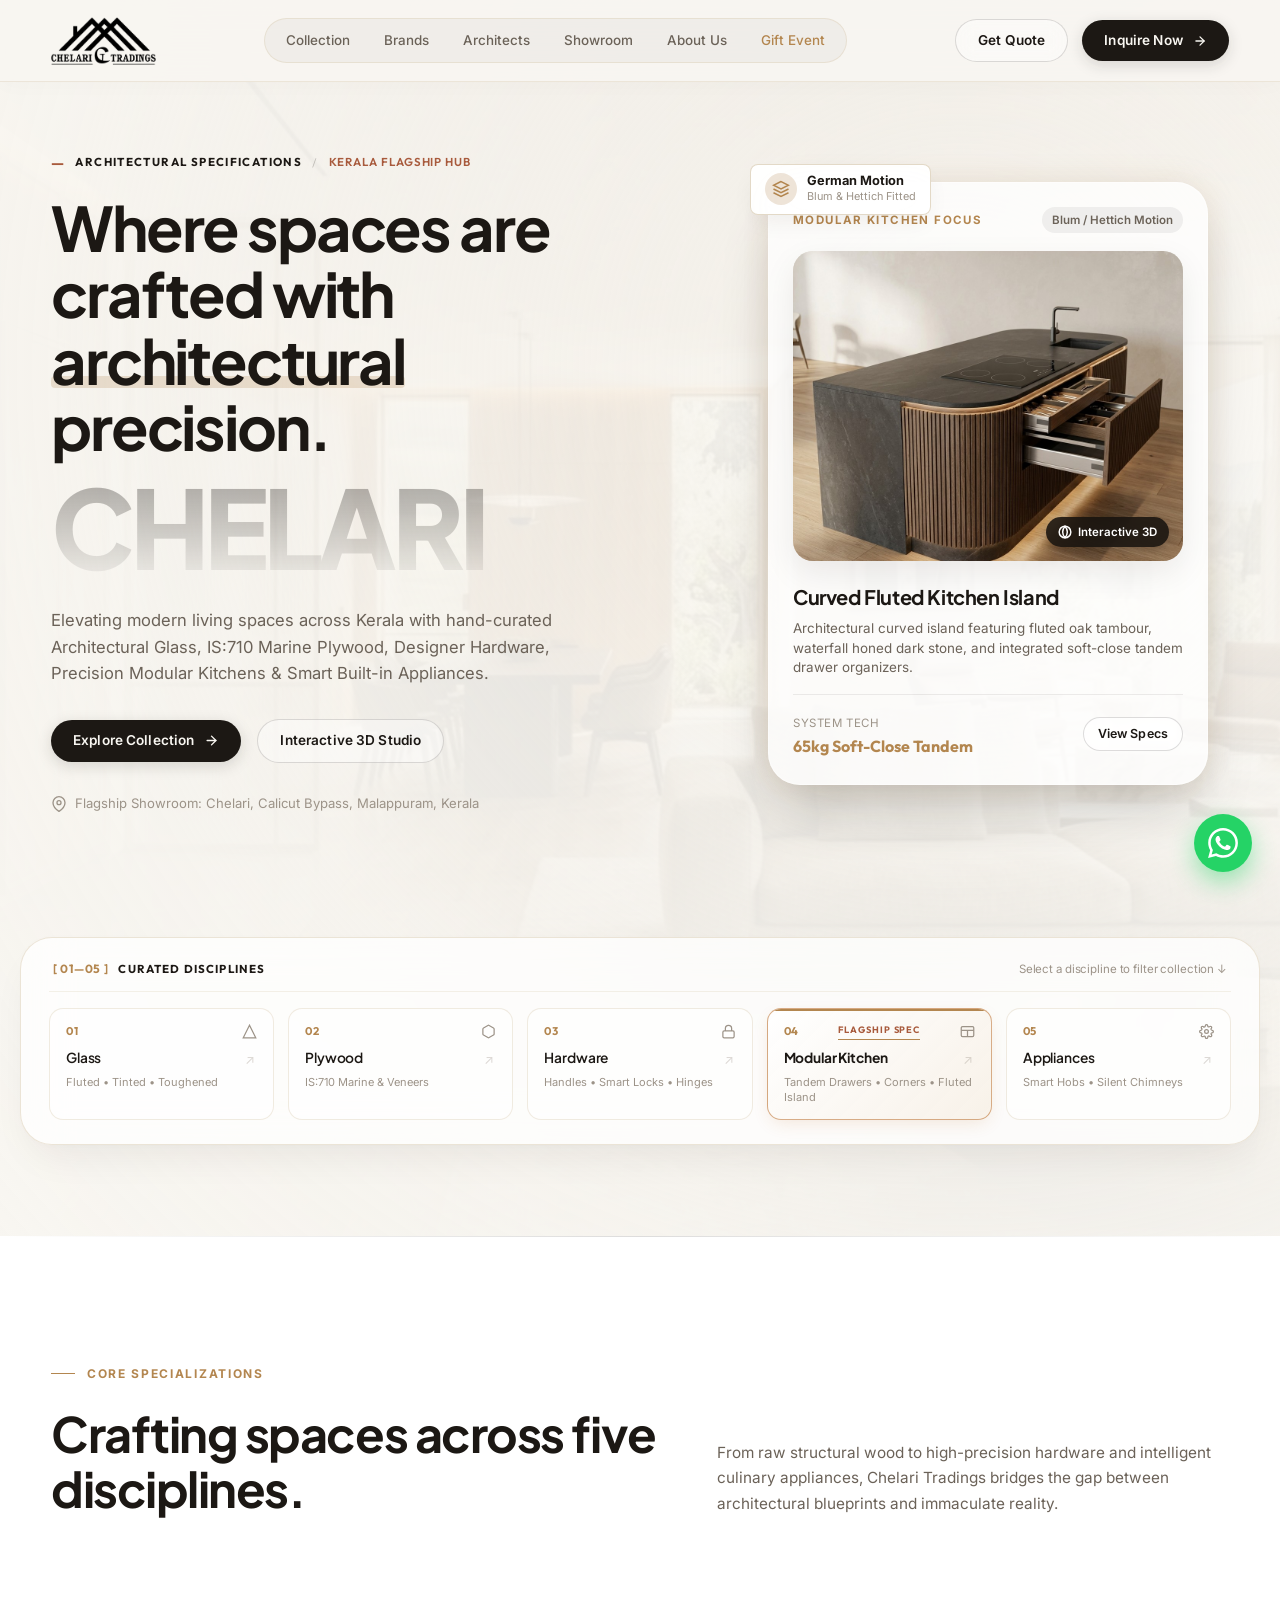
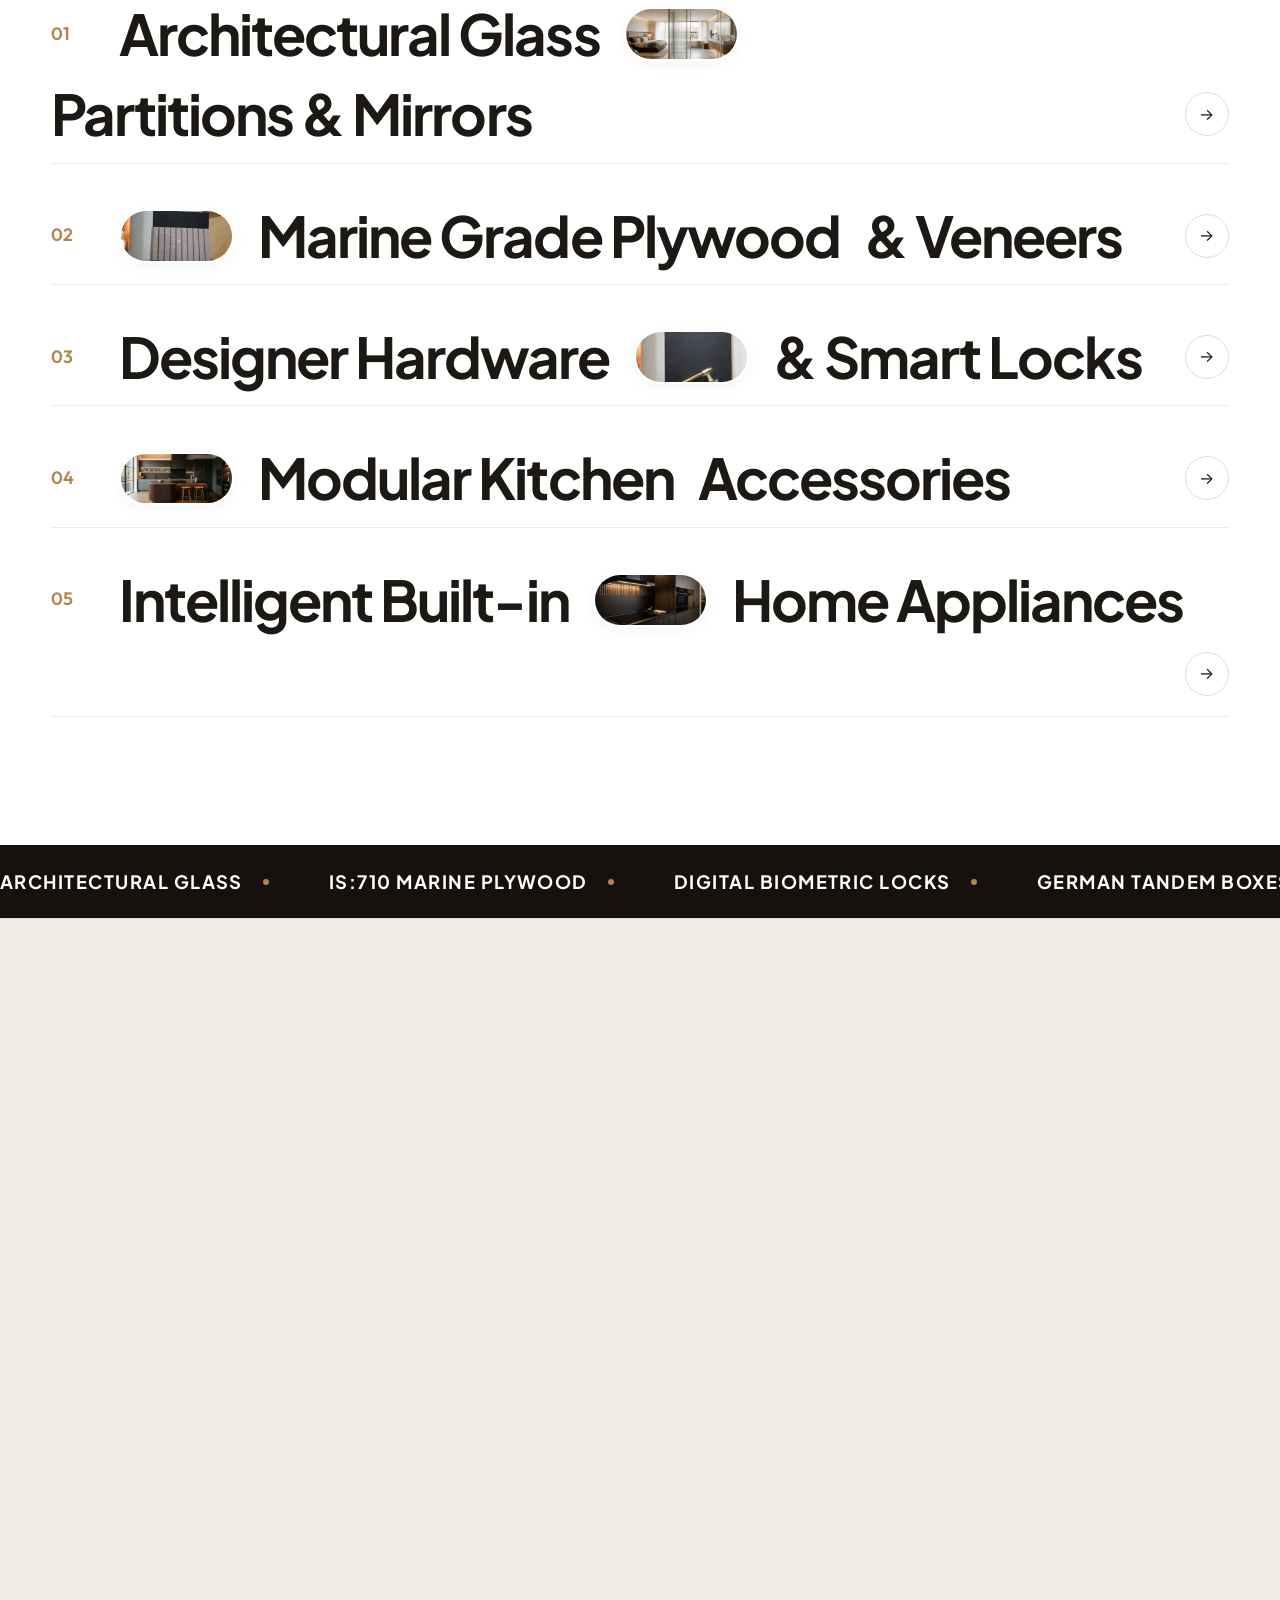
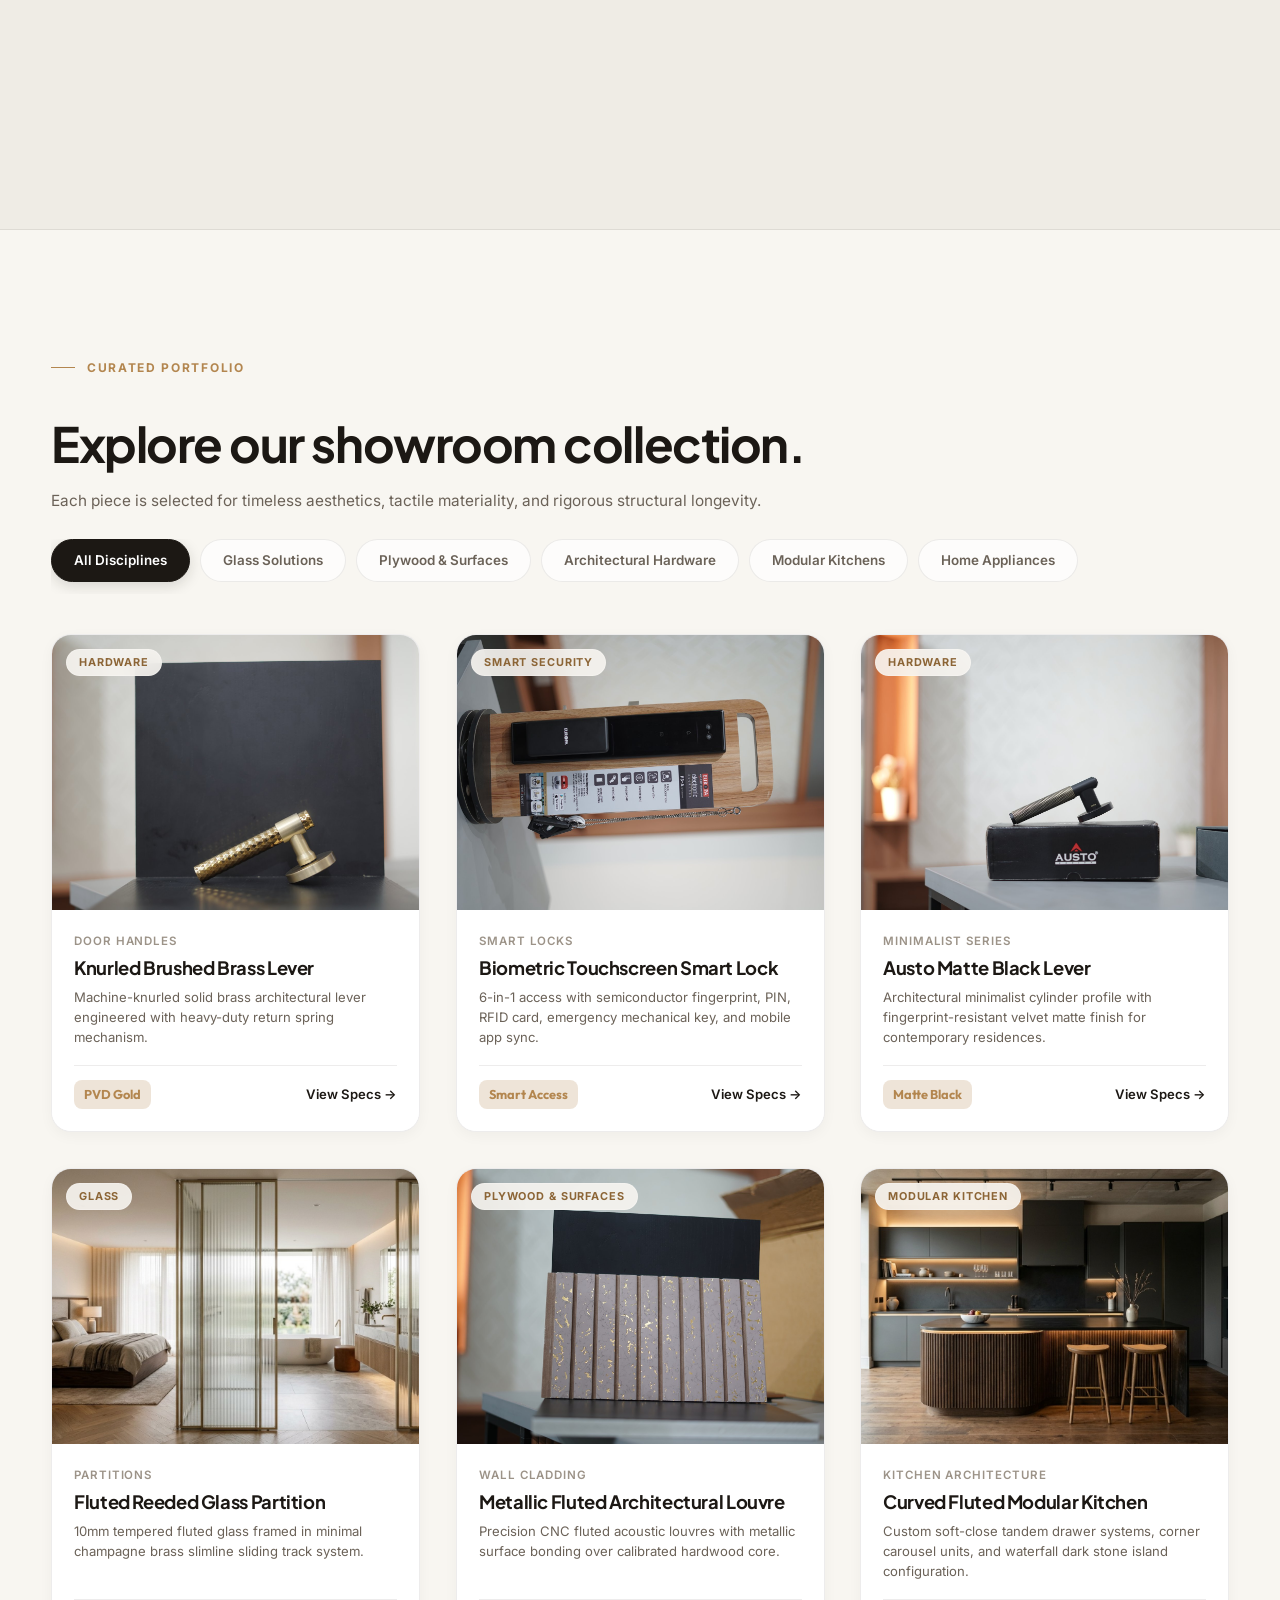
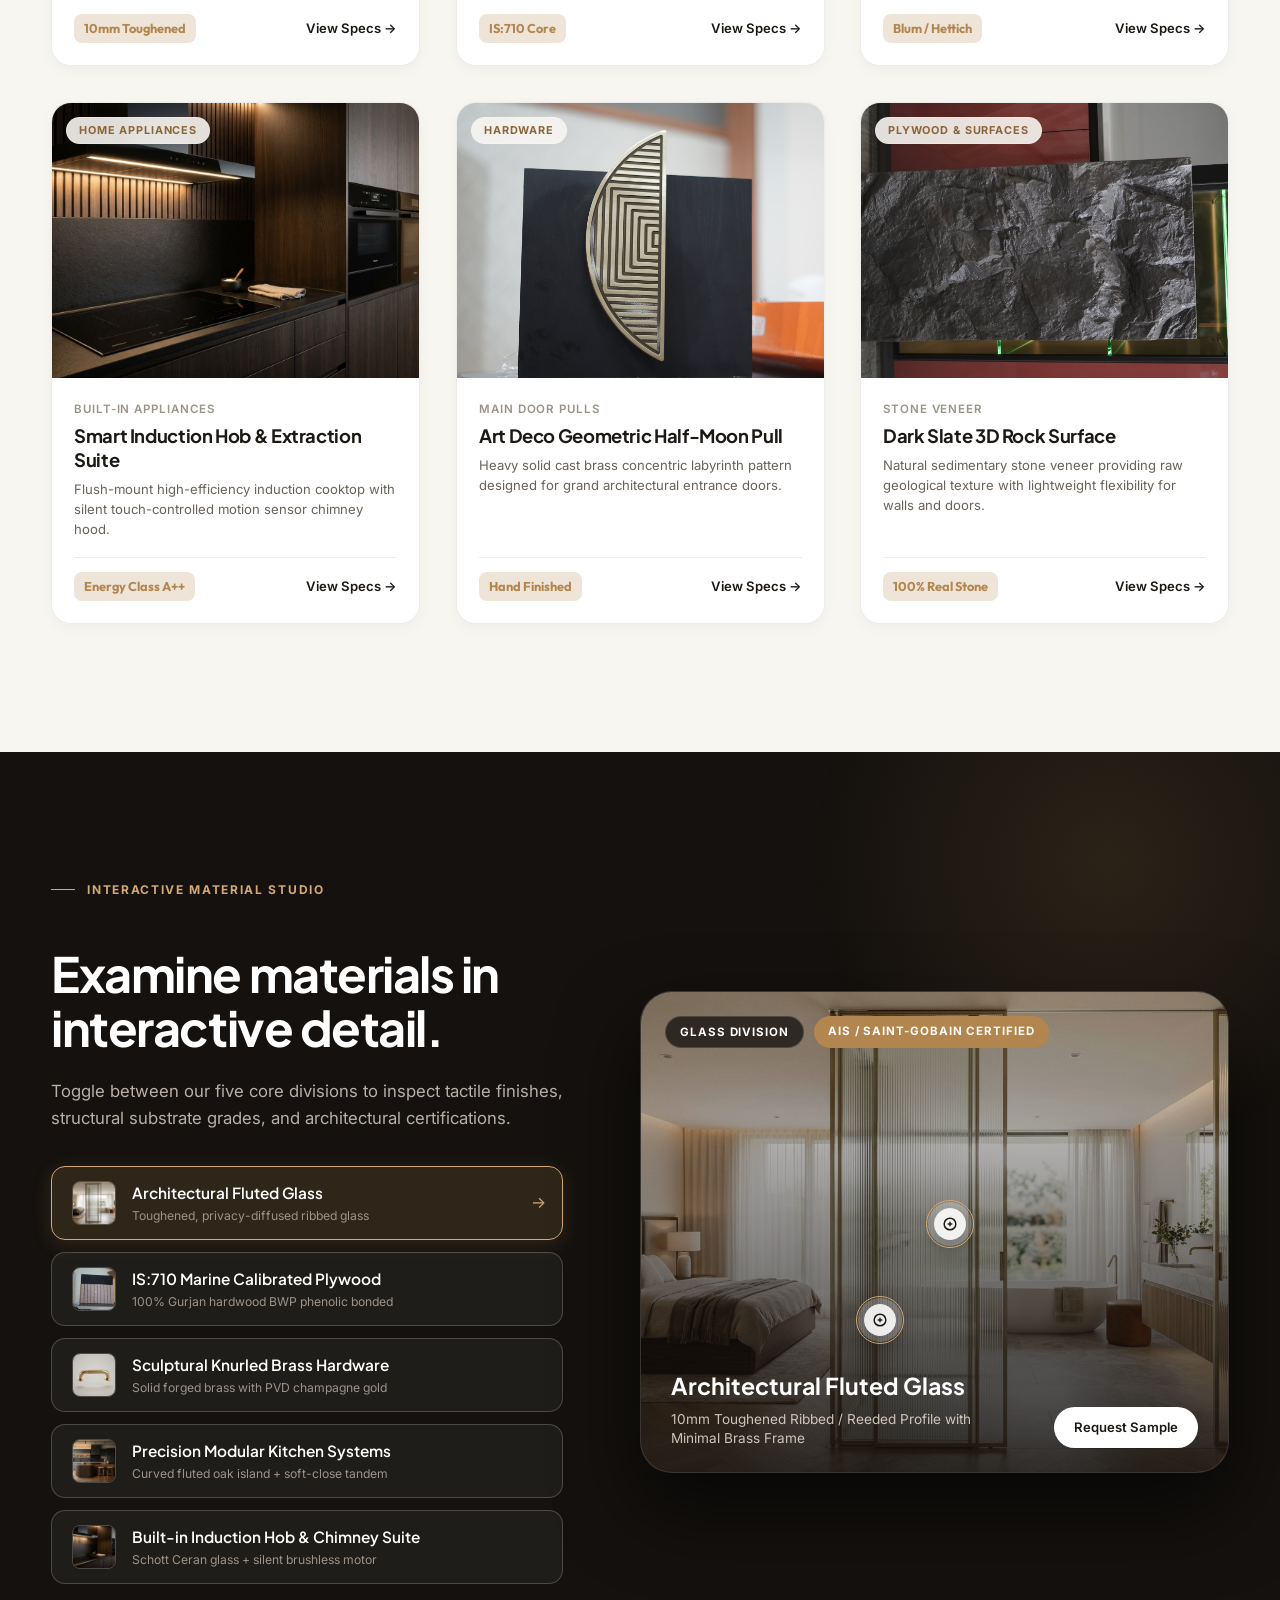
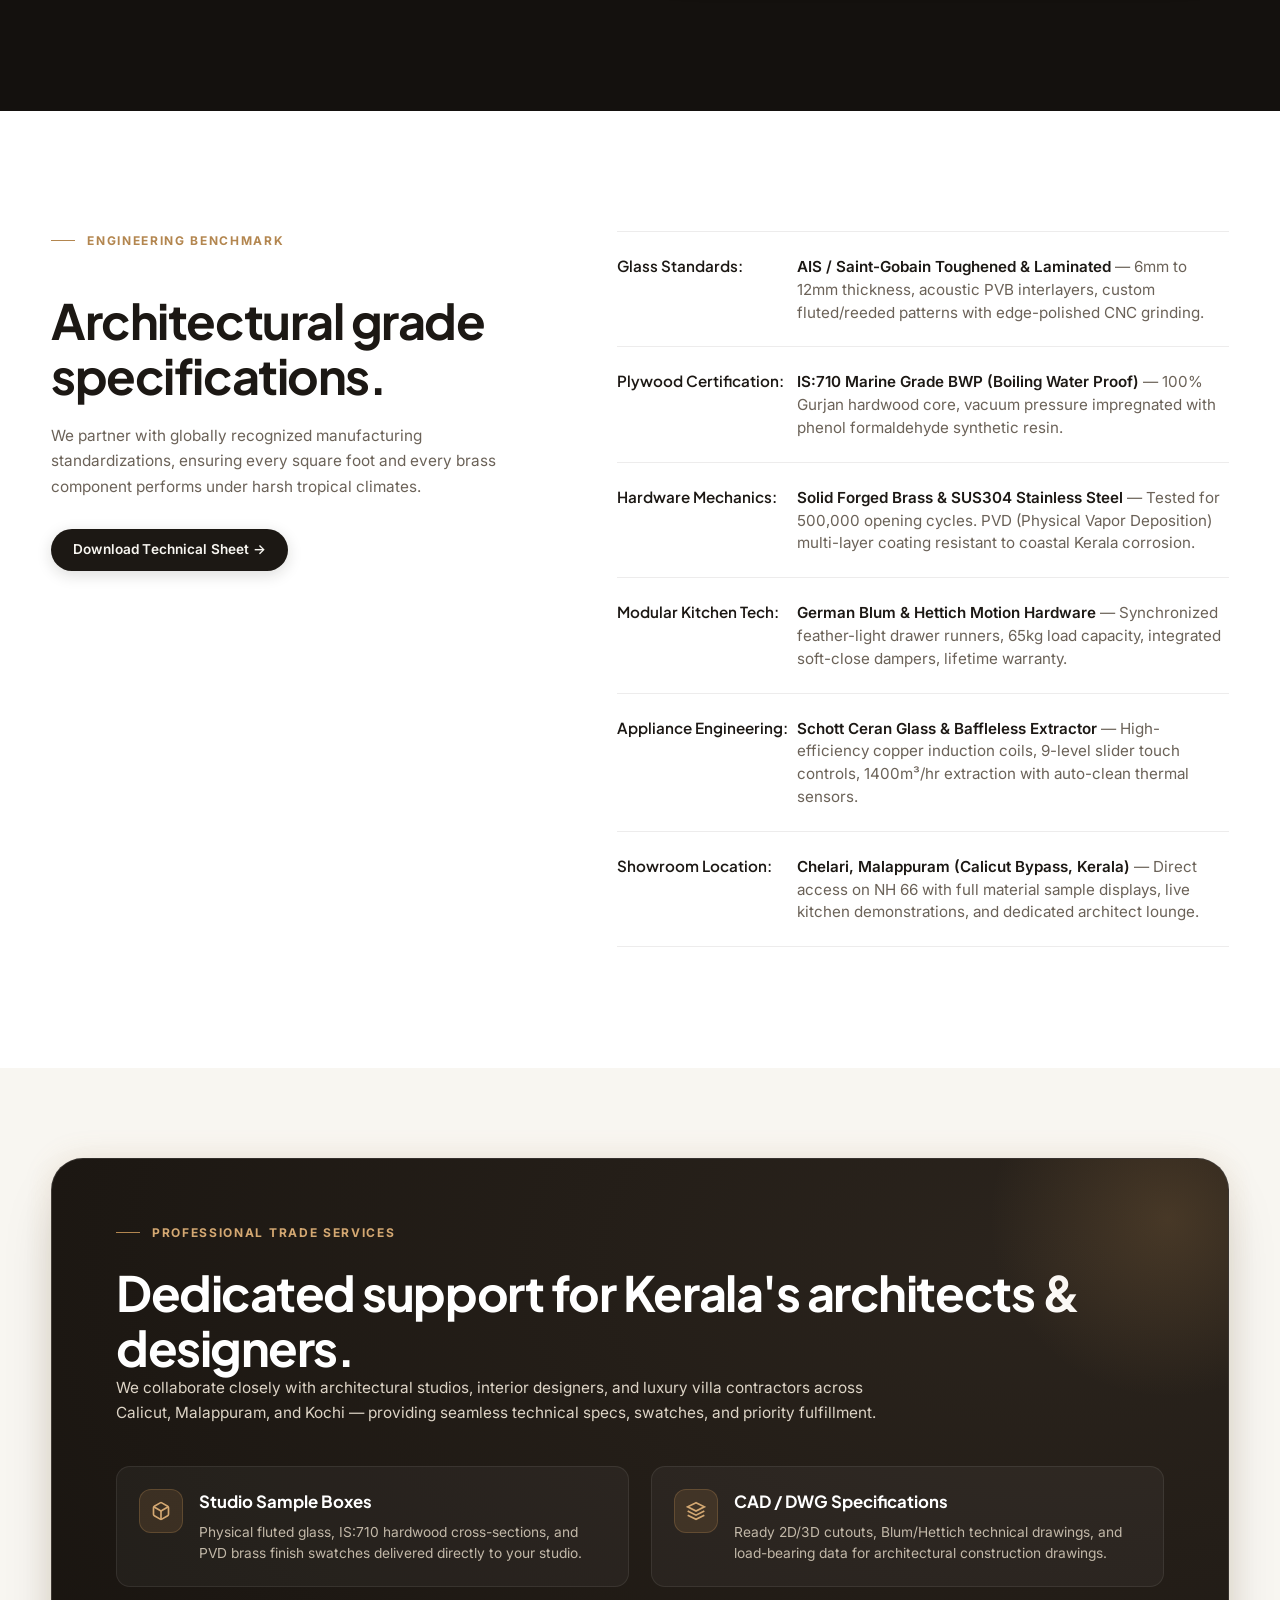
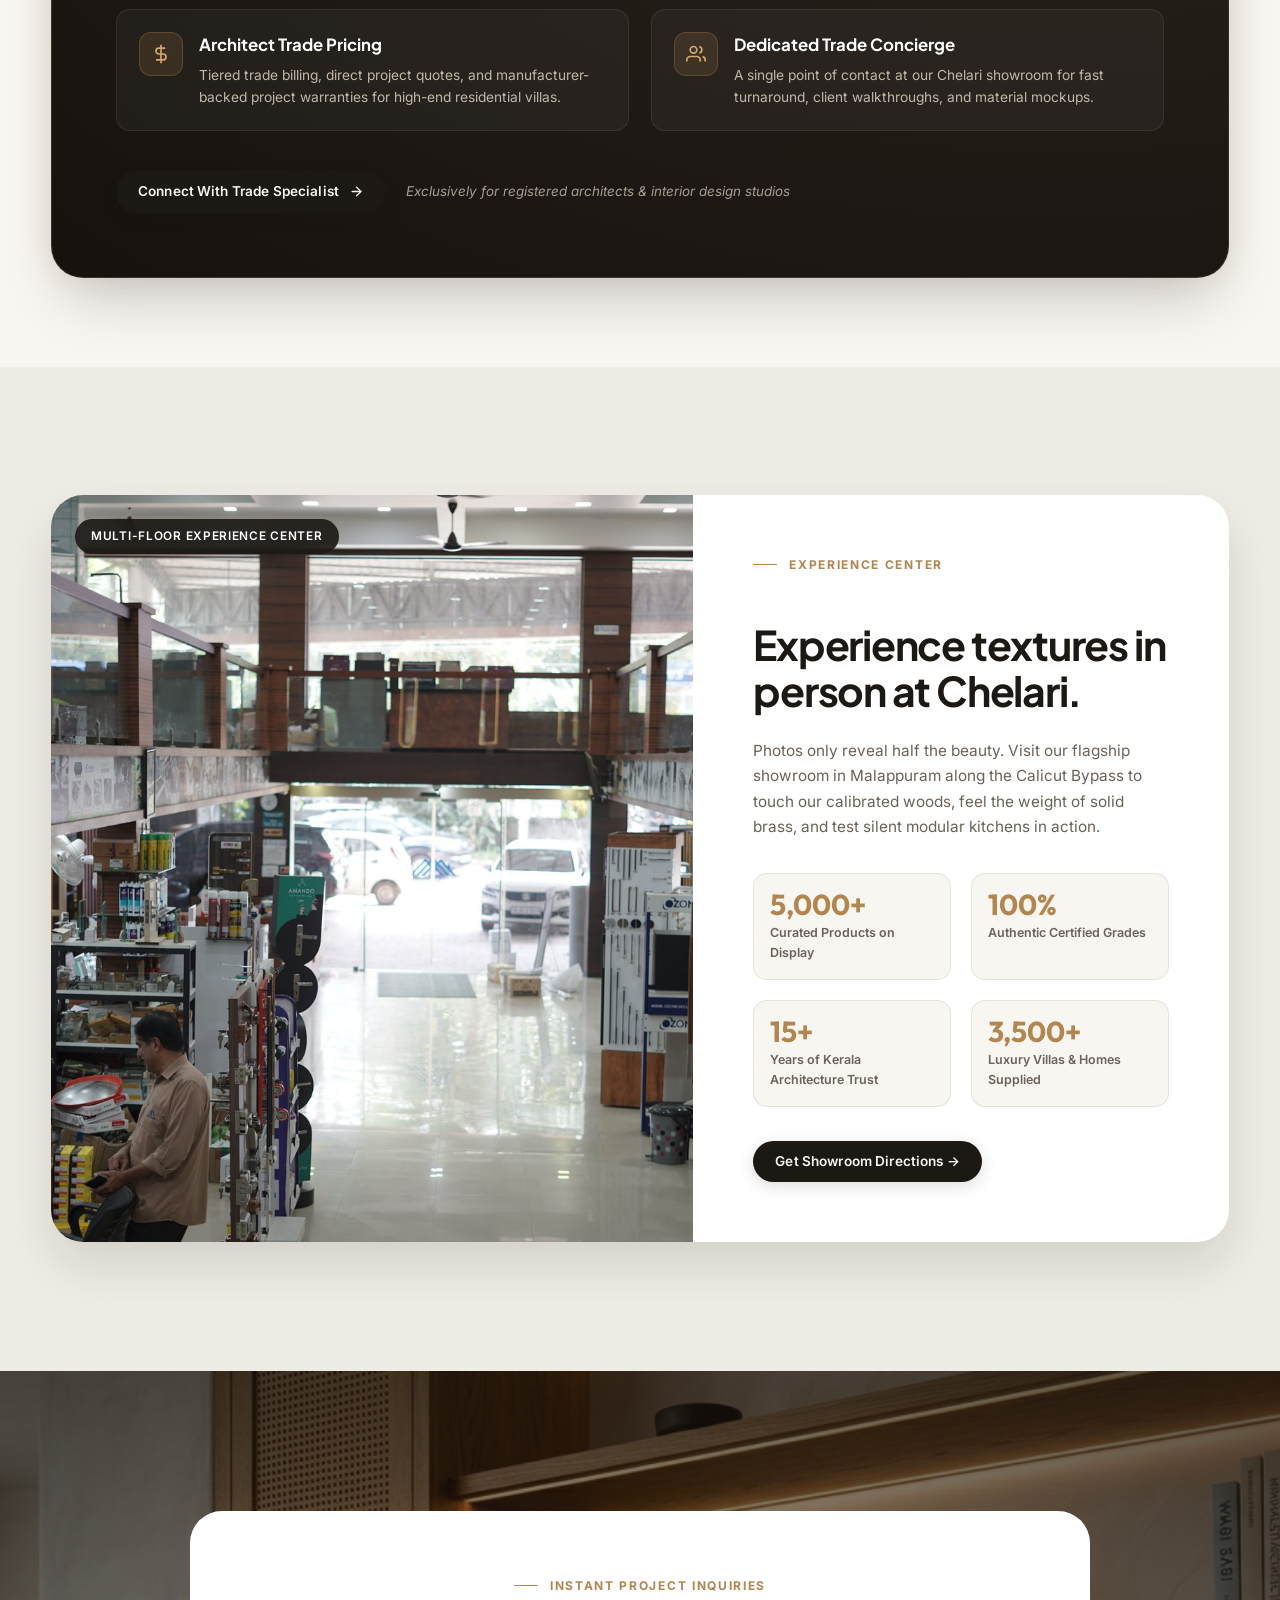
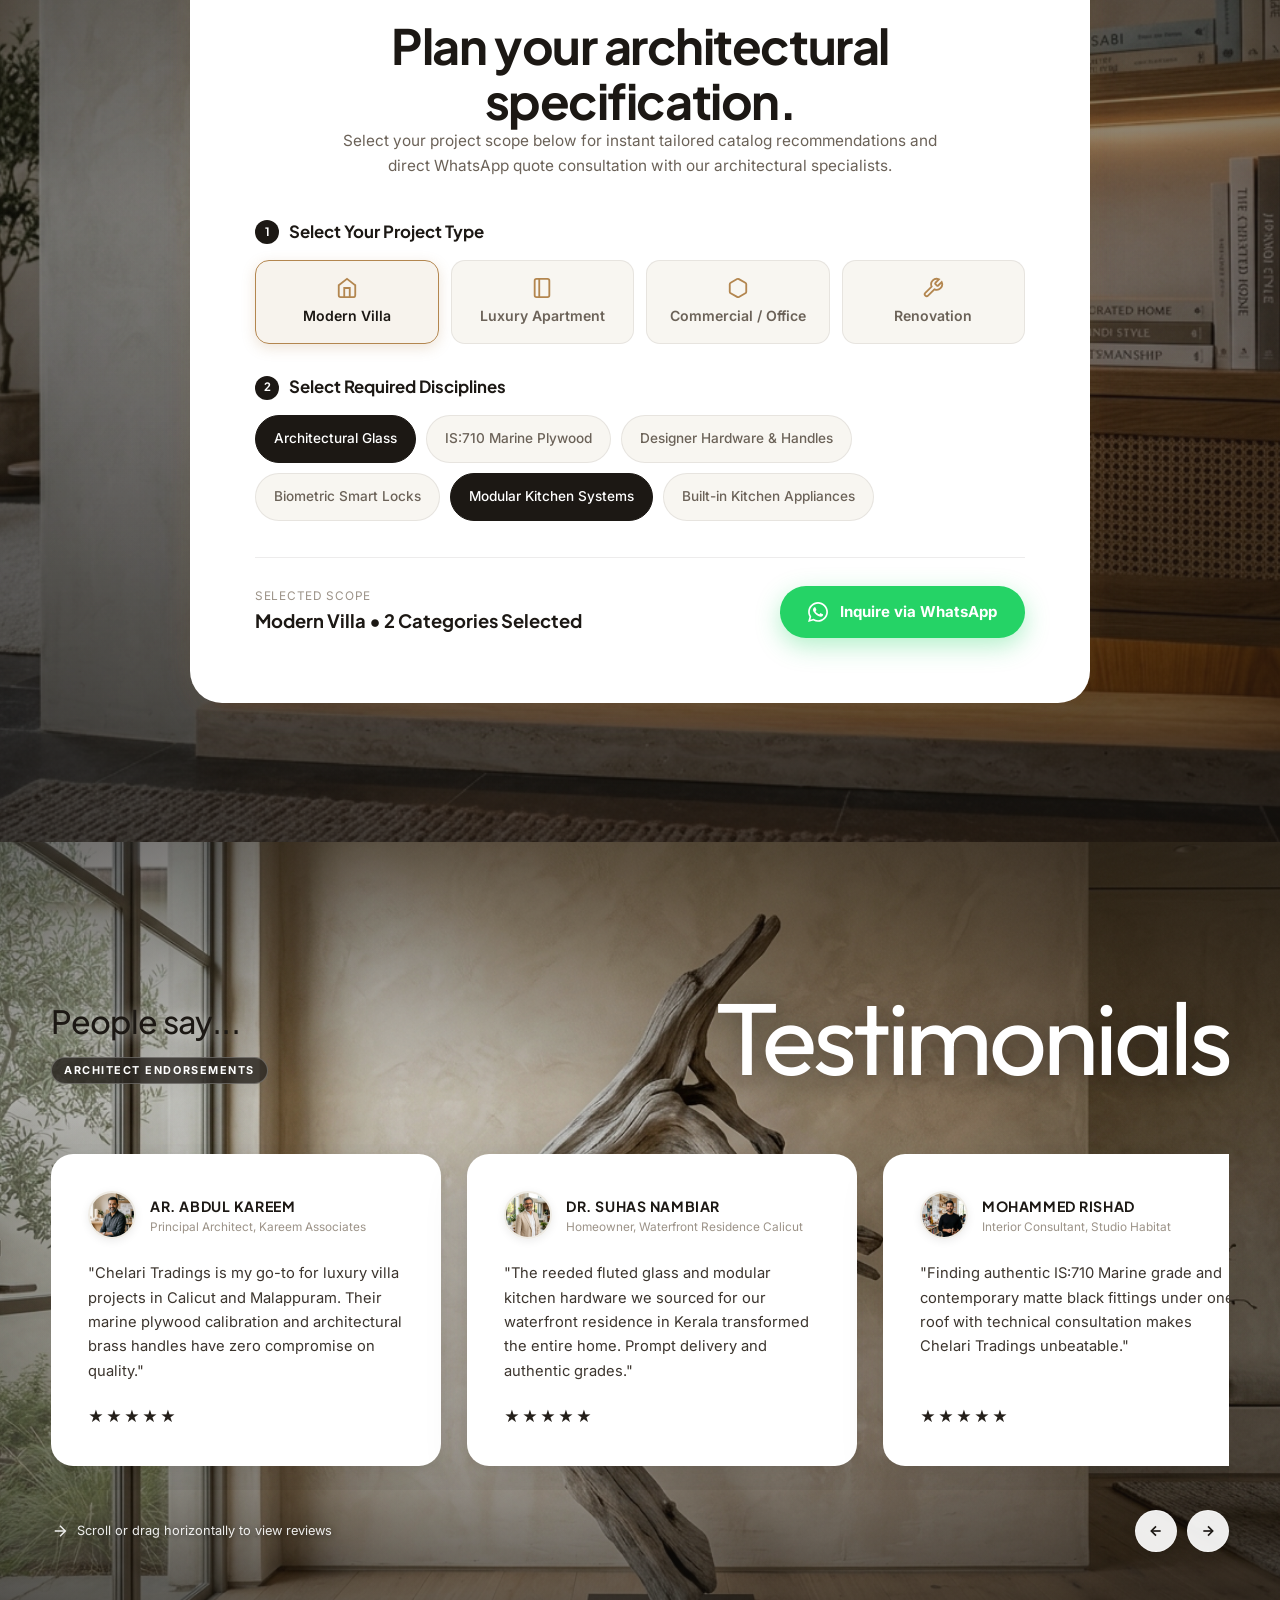
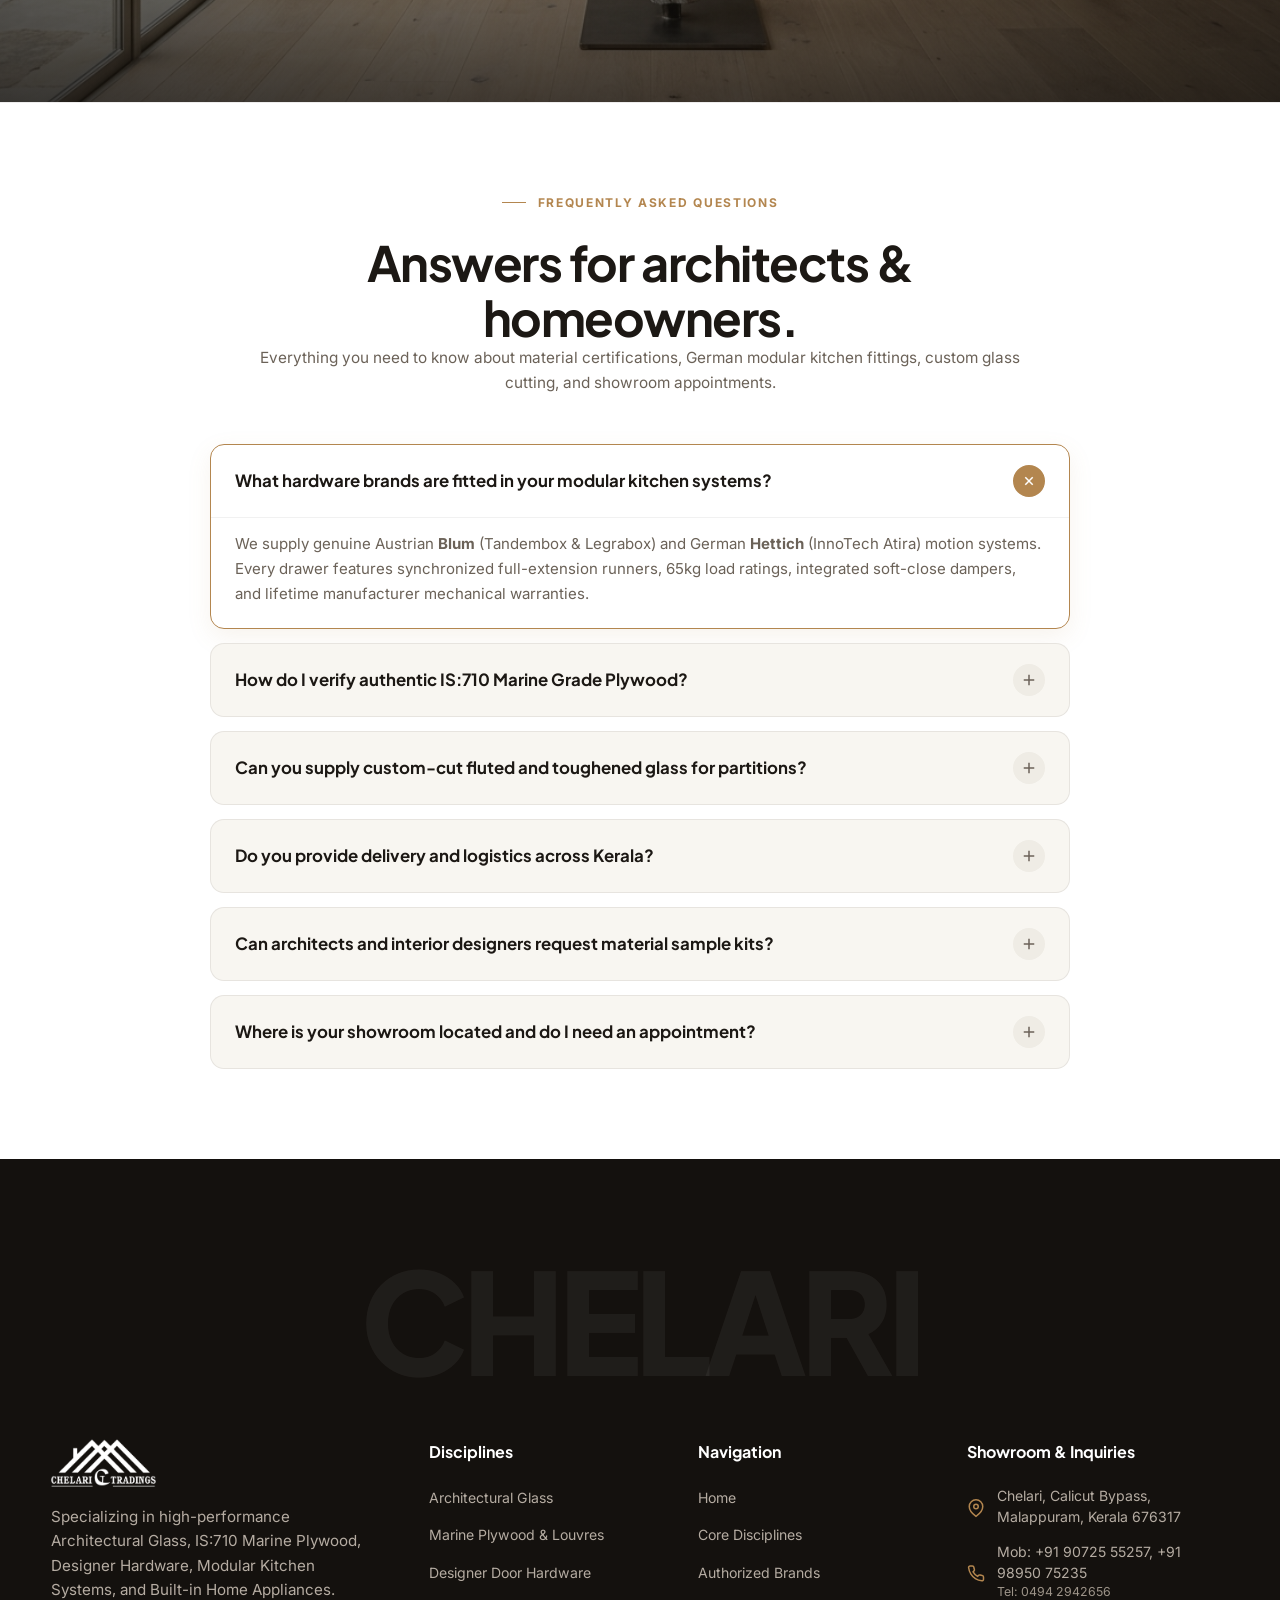
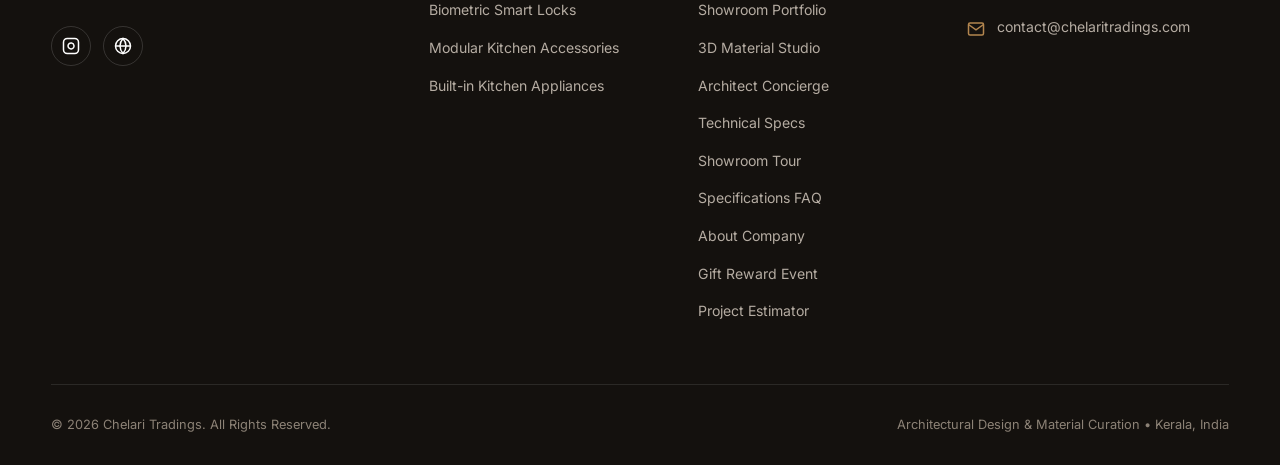
==== commit 89a82ae9: "The 3D vertical stacking card effect for the Authorized Architectural Brand Partners section on smal" ====
--- a/index.html
+++ b/index.html
@@ -179,15 +179,12 @@
 
       <!-- Desktop Navigation Menu -->
       <nav class="nav-links" id="desktop-nav-menu" aria-label="Main Navigation">
-        <a href="#disciplines" class="nav-link">Disciplines</a>
+        <a href="#showcase" class="nav-link">Collection</a>
         <a href="#brands" class="nav-link">Brands</a>
-        <a href="#showcase" class="nav-link">Collection</a>
-        <a href="#studio" class="nav-link">Studio</a>
-        <a href="#trade" class="nav-link">For Architects</a>
-        <a href="#standards" class="nav-link">Specifications</a>
+        <a href="#trade" class="nav-link">Architects</a>
         <a href="#showroom" class="nav-link">Showroom</a>
-        <a href="#faq" class="nav-link">FAQ</a>
         <a href="about.html" class="nav-link">About Us</a>
+        <a href="event.html" class="nav-link" style="color: var(--accent-gold); font-weight: 500;">Gift Event</a>
       </nav>
 
       <!-- Desktop CTA -->
@@ -214,15 +211,12 @@
   <!-- Mobile Drawer Menu -->
   <div class="mobile-drawer" id="mobile-nav-drawer" aria-hidden="true">
     <nav class="nav-links">
-      <a href="#disciplines" class="nav-link">Disciplines</a>
+      <a href="#showcase" class="nav-link">Collection</a>
       <a href="#brands" class="nav-link">Authorized Brands</a>
-      <a href="#showcase" class="nav-link">Showroom Collection</a>
-      <a href="#studio" class="nav-link">3D Material Studio</a>
-      <a href="#trade" class="nav-link">Architect & Designer Concierge</a>
-      <a href="#standards" class="nav-link">Specifications</a>
+      <a href="#trade" class="nav-link">For Architects</a>
       <a href="#showroom" class="nav-link">Showroom Experience</a>
-      <a href="#faq" class="nav-link">Specifications FAQ</a>
       <a href="about.html" class="nav-link">About Chelari</a>
+      <a href="event.html" class="nav-link" style="color: var(--accent-gold); font-weight: 600;">Customer Gift Event</a>
       <a href="#estimator" class="nav-link">Project Estimator</a>
     </nav>
     <a href="https://wa.me/919072555257?text=Hello%20Chelari%20Tradings%2C%20I%20would%20like%20to%20inquire%20about%20your%20products" class="btn-pill btn-pill-primary" style="justify-content: center; width: 100%;">
@@ -558,6 +552,7 @@
           <p class="section-lead-text">
             Chelari Tradings is Kerala's verified distributor for certified motion hardware, high-performance structural glass, and precision German culinary appliances.
           </p>
+          <div class="brands-mobile-scroll-hint">Scroll to stack brand cards &darr;</div>
         </div>
 
         <div class="brands-grid">
@@ -1588,6 +1583,7 @@
             <li><a href="#showroom" class="footer-link">Showroom Tour</a></li>
             <li><a href="#faq" class="footer-link">Specifications FAQ</a></li>
             <li><a href="about.html" class="footer-link">About Company</a></li>
+            <li><a href="event.html" class="footer-link">Gift Reward Event</a></li>
             <li><a href="#estimator" class="footer-link">Project Estimator</a></li>
           </ul>
         </div>
--- a/css/style.css
+++ b/css/style.css
@@ -240,6 +240,7 @@
   padding: 7px 15px;
   border-radius: var(--radius-pill);
   transition: all 0.28s var(--ease-spring);
+  white-space: nowrap;
 }
 
 .nav-link:hover {
@@ -352,8 +353,10 @@
   z-index: 999;
   display: flex;
   flex-direction: column;
-  justify-content: center;
-  padding: 40px 30px;
+  justify-content: flex-start;
+  padding: calc(var(--nav-height) + 16px) 24px 30px;
+  overflow-y: auto;
+  -webkit-overflow-scrolling: touch;
   transform: translateY(-100%);
   opacity: 0;
   visibility: hidden;
@@ -367,17 +370,41 @@
 }
 
 .mobile-drawer .nav-links {
+  display: flex;
   flex-direction: column;
-  align-items: flex-start;
-  gap: 22px;
-  margin-bottom: 35px;
+  align-items: stretch;
+  gap: 0;
+  background: transparent !important;
+  border: none !important;
+  padding: 0 !important;
+  border-radius: 0 !important;
+  box-shadow: none !important;
+  width: 100%;
+  margin-bottom: 24px;
 }
 
 .mobile-drawer .nav-link {
   font-family: var(--font-heading);
-  font-size: 1.6rem;
+  font-size: 1.15rem;
   font-weight: 600;
   color: var(--text-main);
+  padding: 12px 4px;
+  border-bottom: 1px solid rgba(28, 24, 20, 0.07);
+  border-radius: 0 !important;
+  background: transparent !important;
+  box-shadow: none !important;
+  white-space: normal;
+  display: flex;
+  align-items: center;
+  justify-content: space-between;
+  width: 100%;
+  transition: color 0.2s ease, padding-left 0.2s ease;
+}
+
+.mobile-drawer .nav-link:hover,
+.mobile-drawer .nav-link:active {
+  color: var(--accent-gold);
+  padding-left: 6px;
 }
 
 /* ==========================================================================
@@ -2988,9 +3015,52 @@
   }
 }
 
-@media (max-width: 640px) {
+@media (max-width: 768px) {
   .brands-grid {
-    grid-template-columns: 1fr;
+    display: flex;
+    flex-direction: column;
+    gap: 20px;
+    position: relative;
+    padding-bottom: 40px;
+    perspective: 1200px;
+  }
+
+  .brand-card {
+    position: sticky;
+    background: #ffffff;
+    border: 1px solid rgba(212, 197, 169, 0.45);
+    border-radius: var(--radius-lg);
+    box-shadow: 0 -8px 24px -4px rgba(20, 17, 14, 0.08), 0 20px 40px -10px rgba(20, 17, 14, 0.12);
+    transform-origin: top center;
+    transition: transform 0.25s var(--ease-spring), filter 0.25s ease, box-shadow 0.25s ease;
+    will-change: transform, filter;
+    margin-bottom: 24px;
+  }
+
+  .brand-card:nth-child(1) { top: calc(var(--nav-height) + 12px); z-index: 1; }
+  .brand-card:nth-child(2) { top: calc(var(--nav-height) + 22px); z-index: 2; }
+  .brand-card:nth-child(3) { top: calc(var(--nav-height) + 32px); z-index: 3; }
+  .brand-card:nth-child(4) { top: calc(var(--nav-height) + 42px); z-index: 4; }
+  .brand-card:nth-child(5) { top: calc(var(--nav-height) + 52px); z-index: 5; }
+  .brand-card:nth-child(6) { top: calc(var(--nav-height) + 62px); z-index: 6; }
+  .brand-card:nth-child(7) { top: calc(var(--nav-height) + 72px); z-index: 7; }
+  .brand-card:nth-child(8) { top: calc(var(--nav-height) + 82px); z-index: 8; }
+
+  .brands-mobile-scroll-hint {
+    display: inline-flex;
+    align-items: center;
+    gap: 6px;
+    font-size: 0.78rem;
+    color: var(--accent-gold);
+    font-weight: 600;
+    margin-top: 14px;
+    letter-spacing: 0.04em;
+  }
+}
+
+@media (min-width: 769px) {
+  .brands-mobile-scroll-hint {
+    display: none;
   }
 }
 
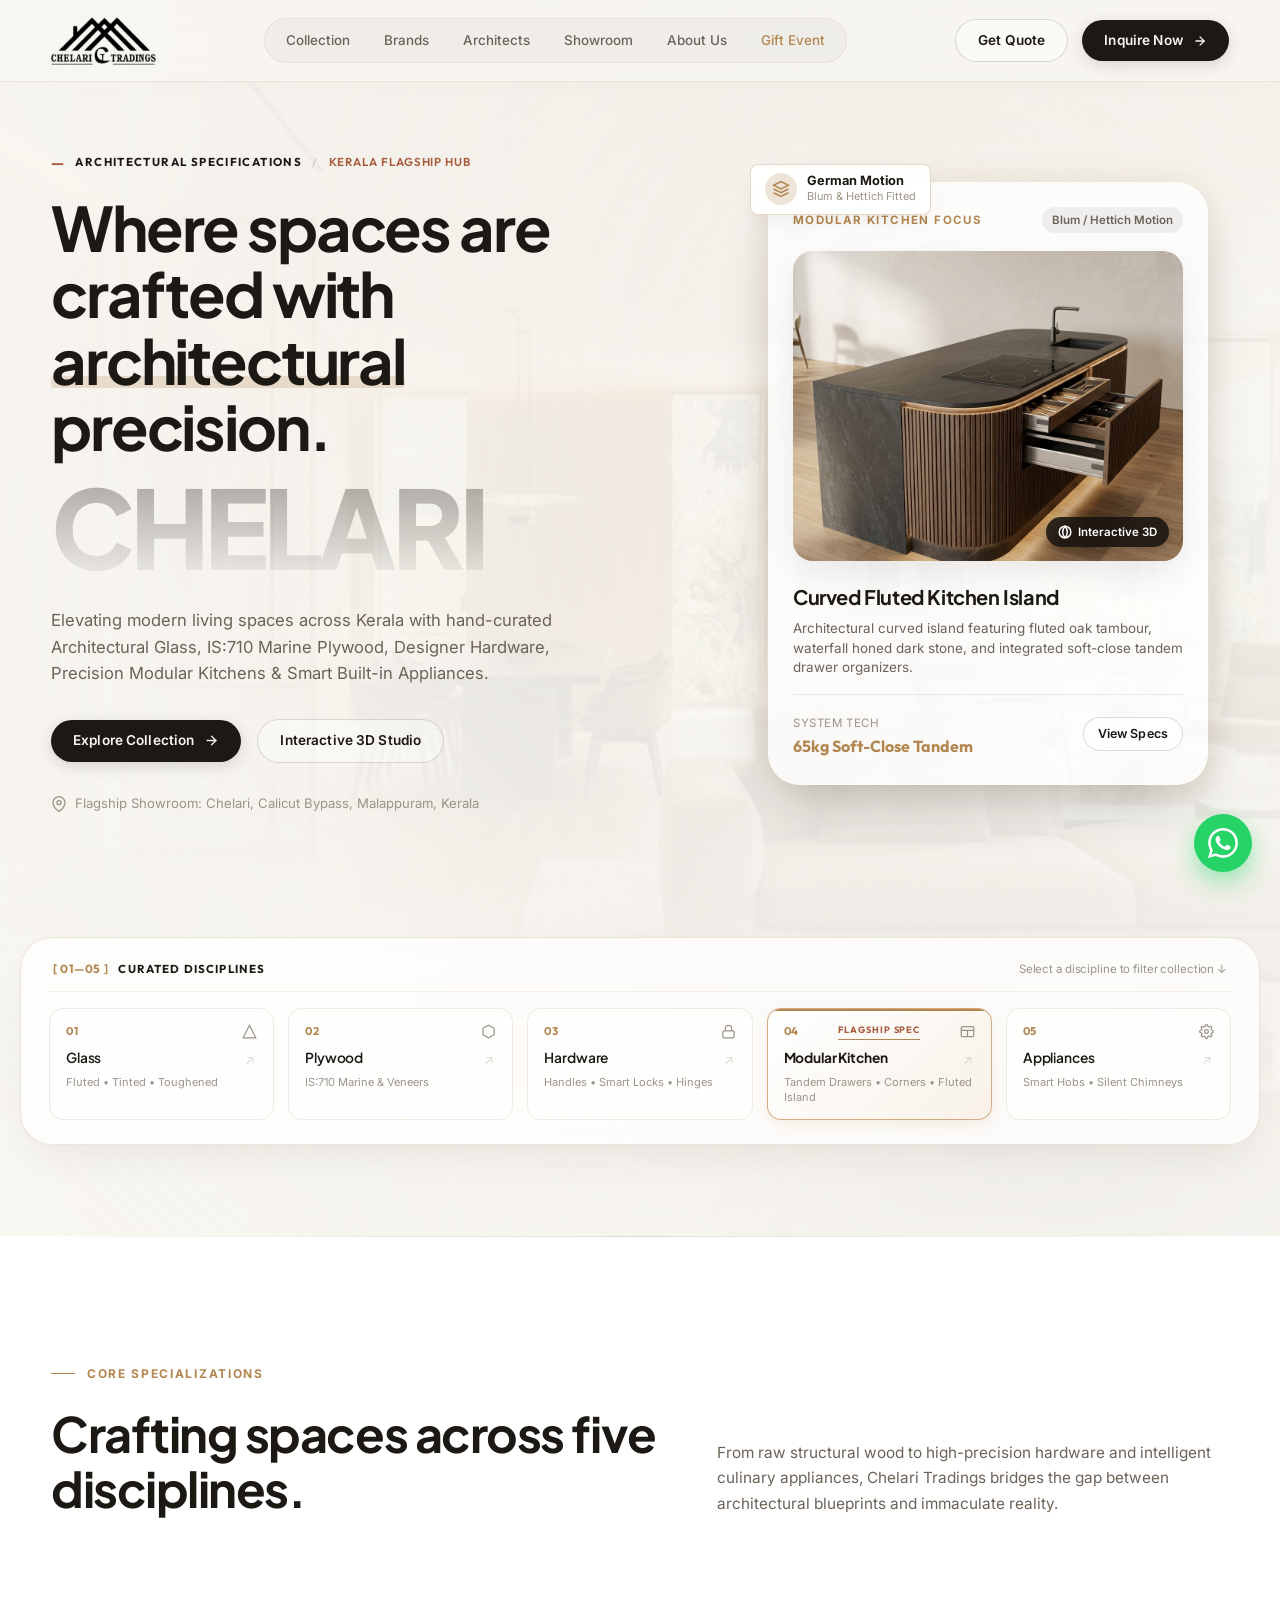
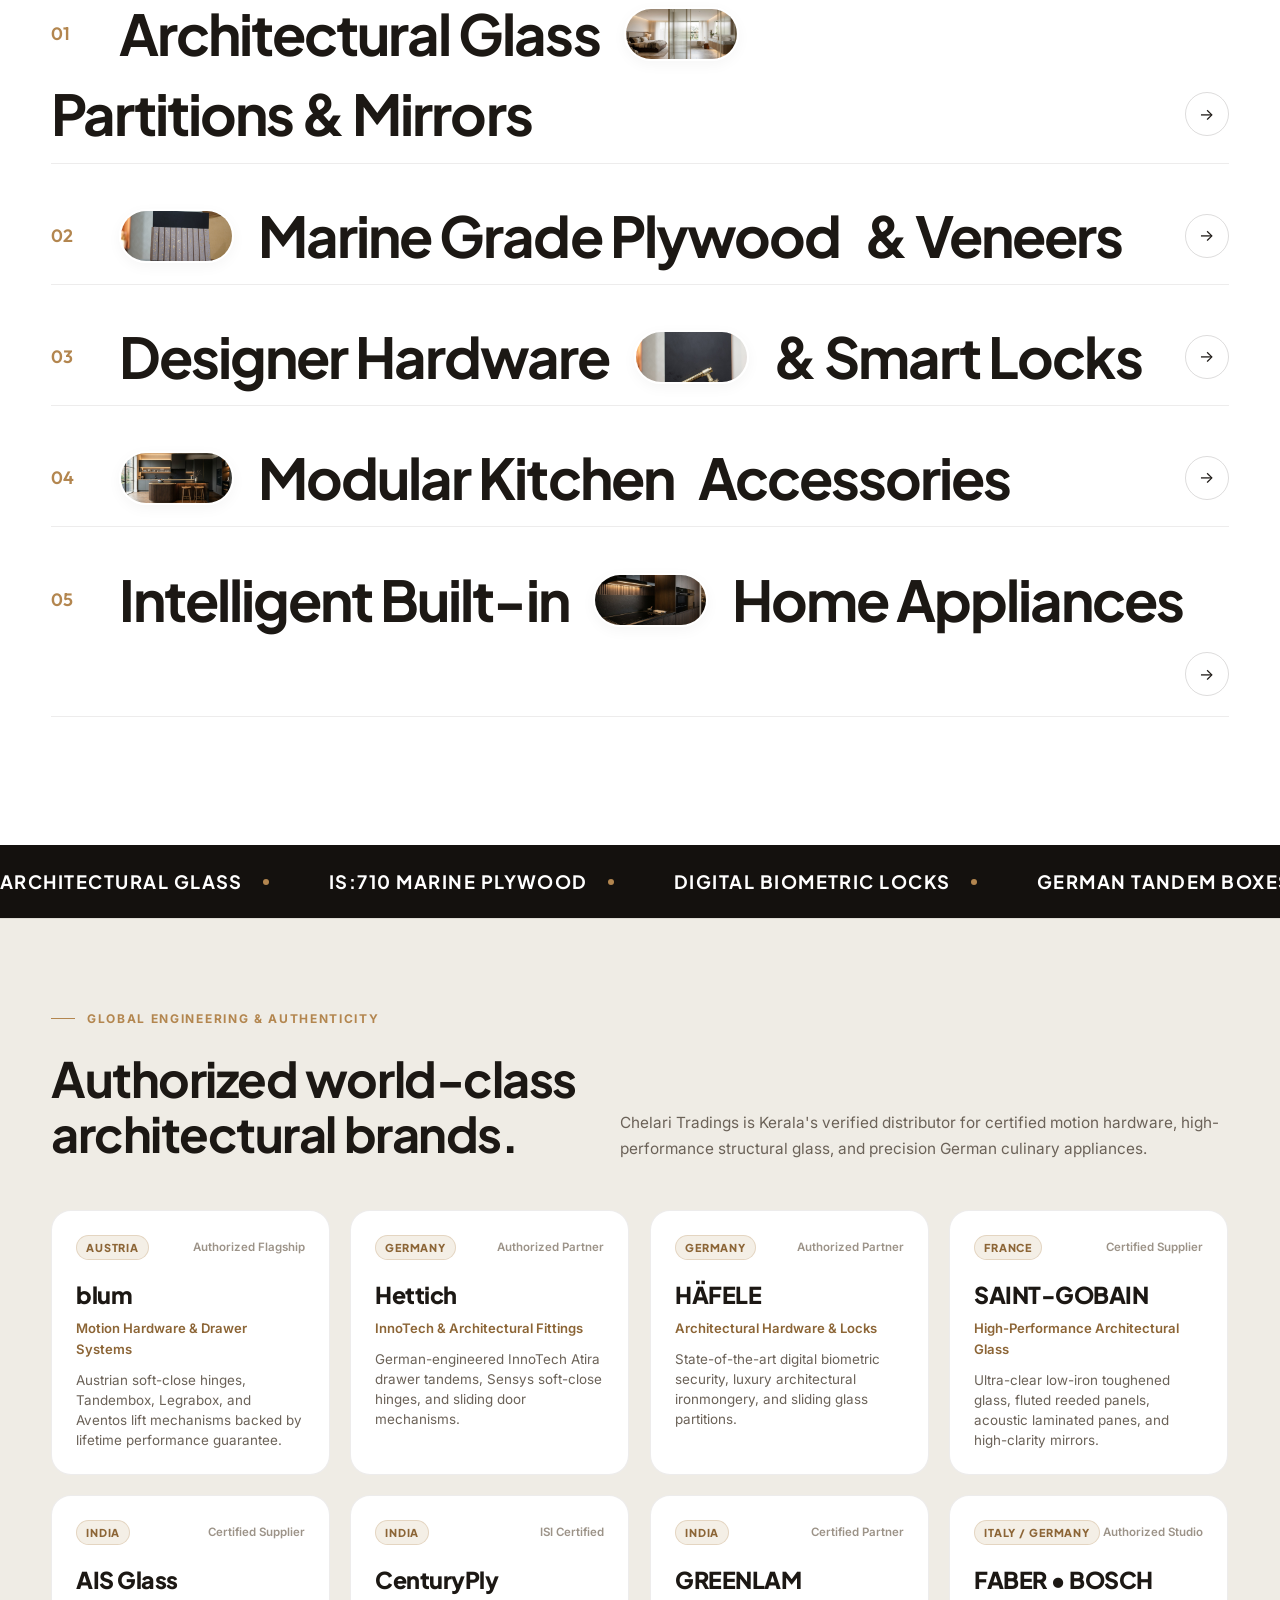
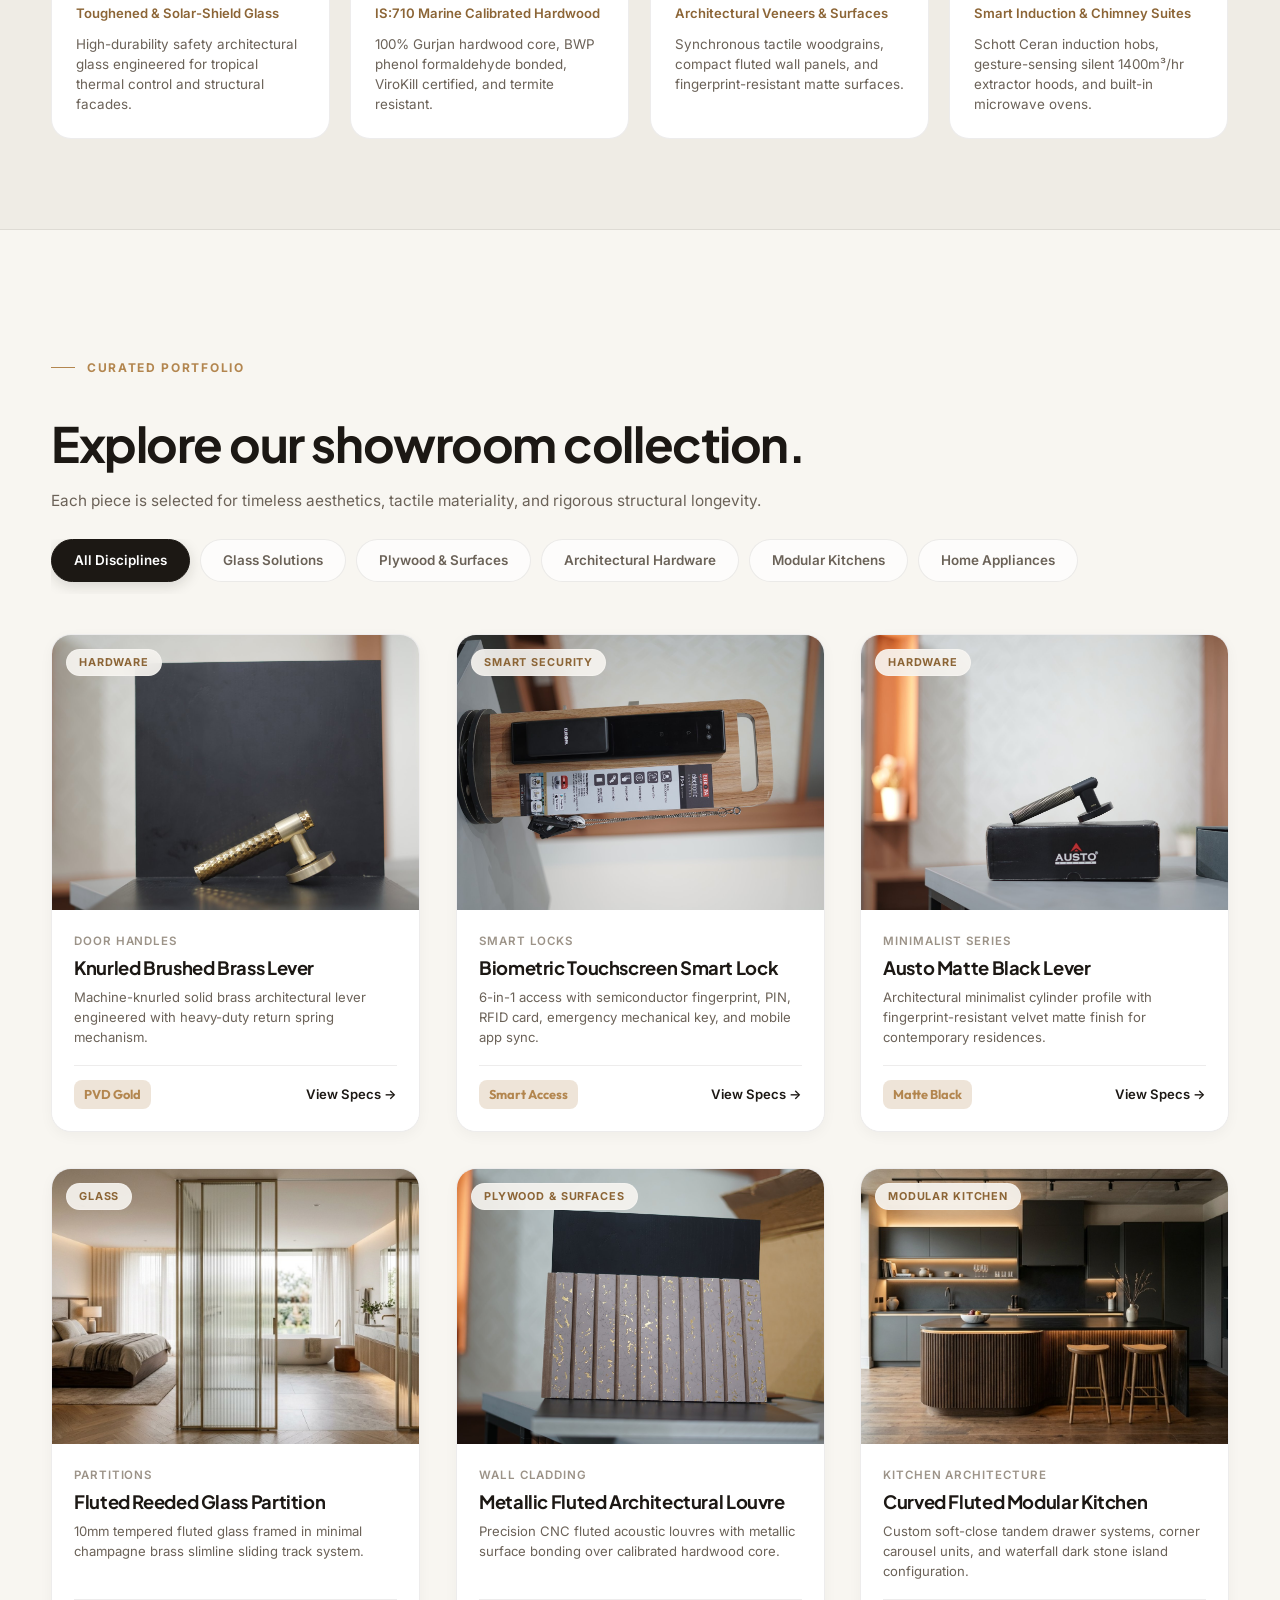
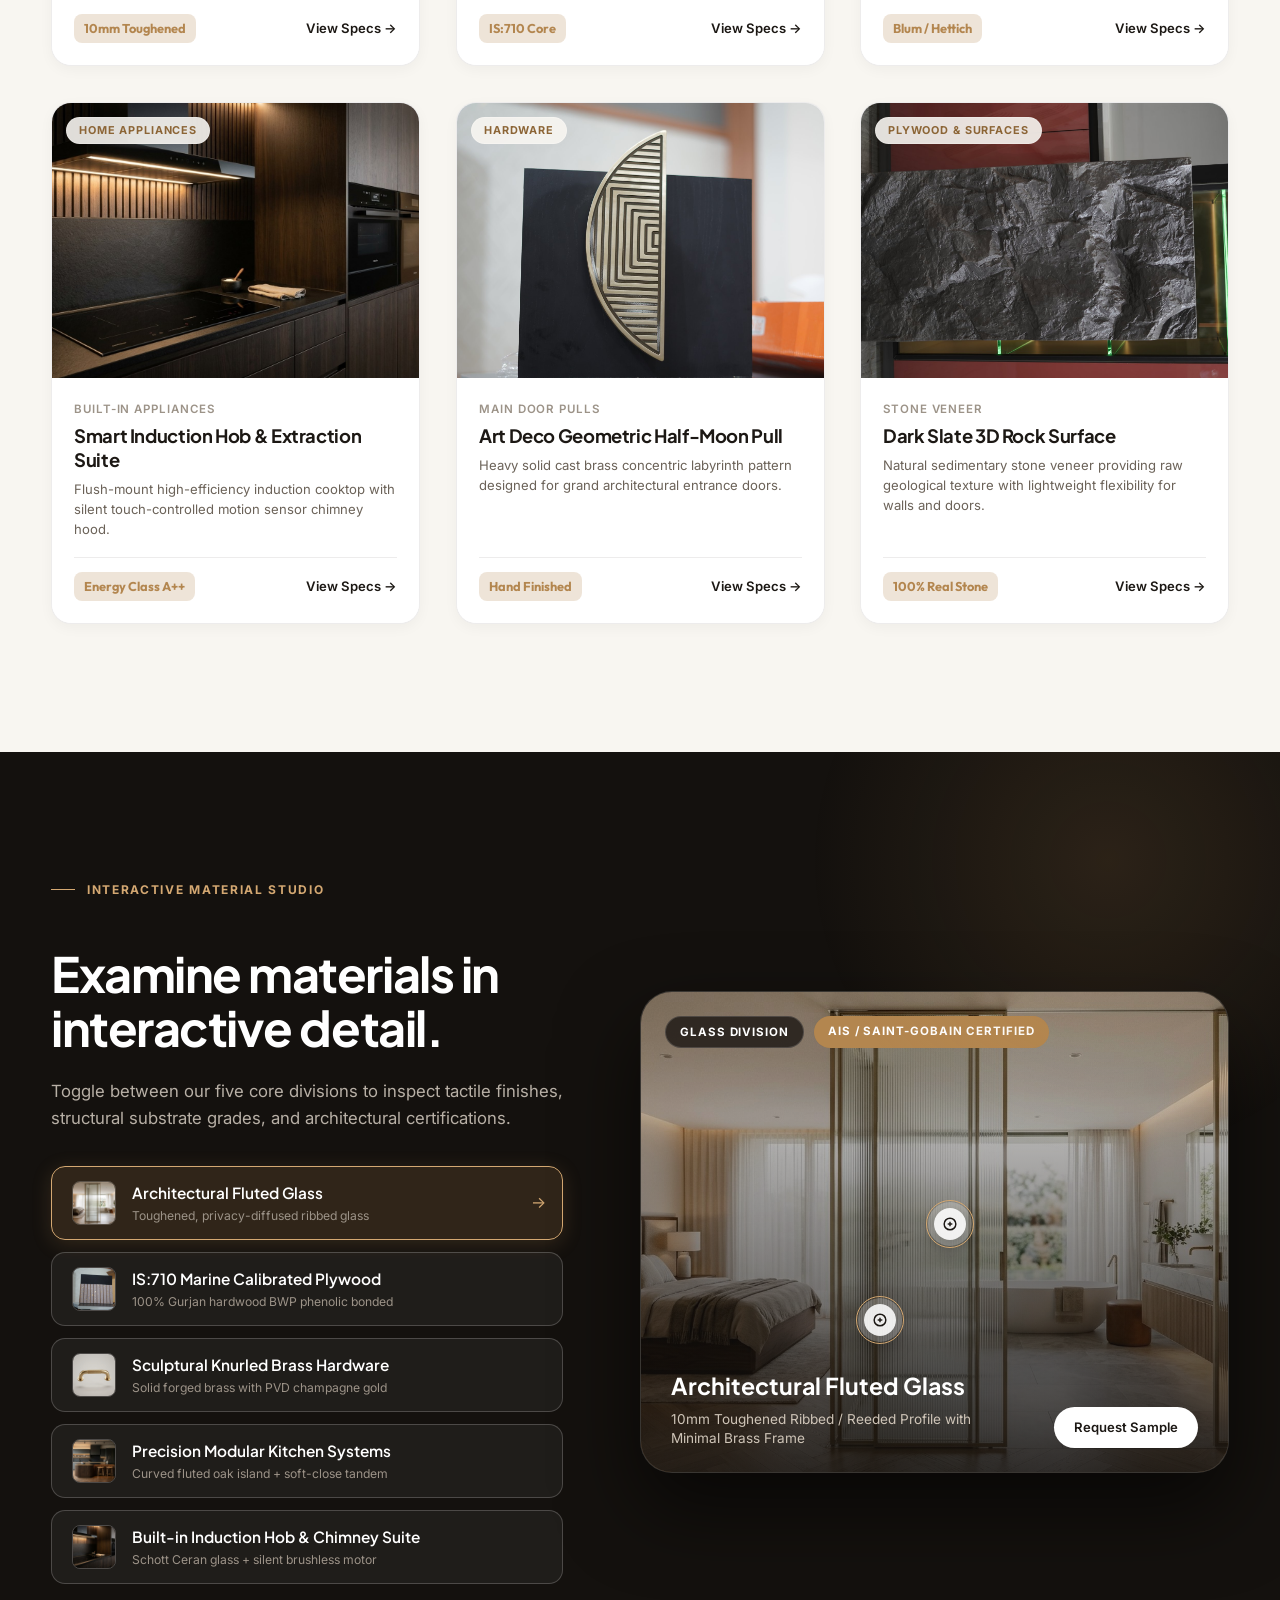
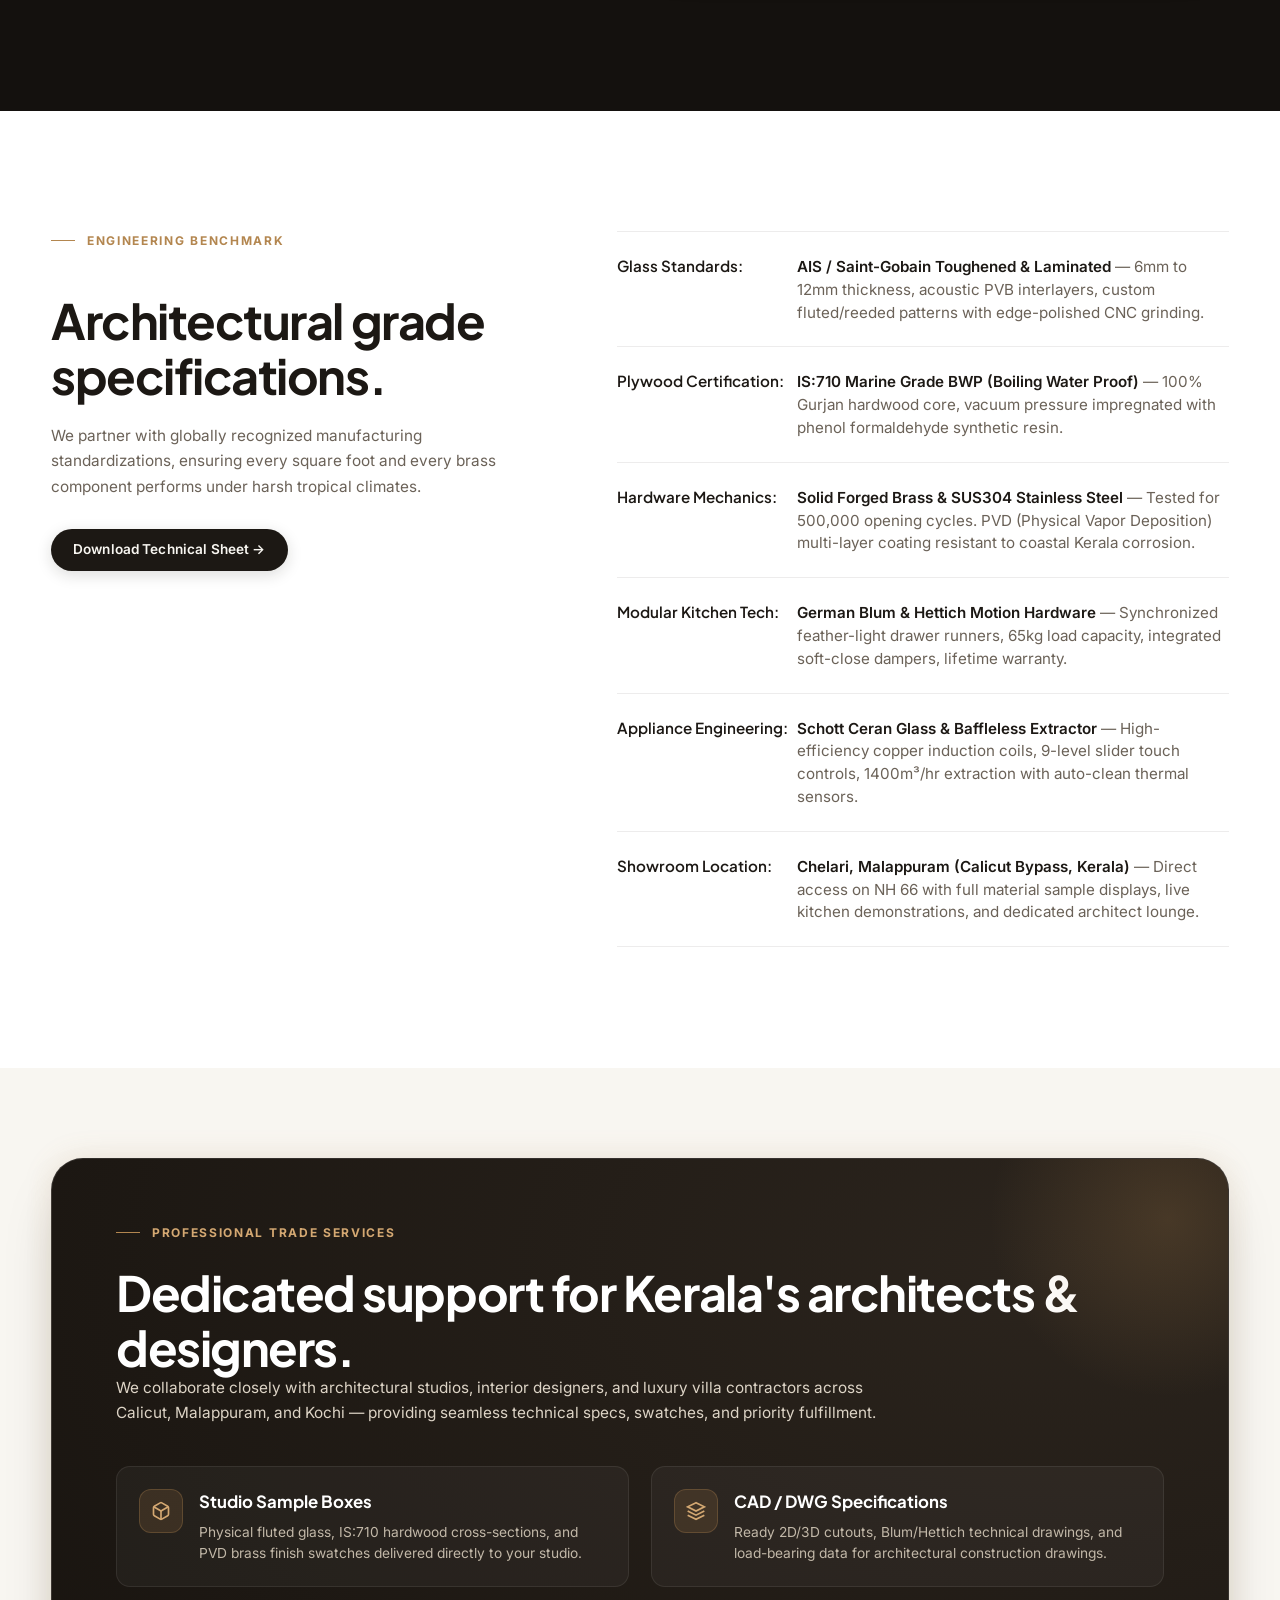
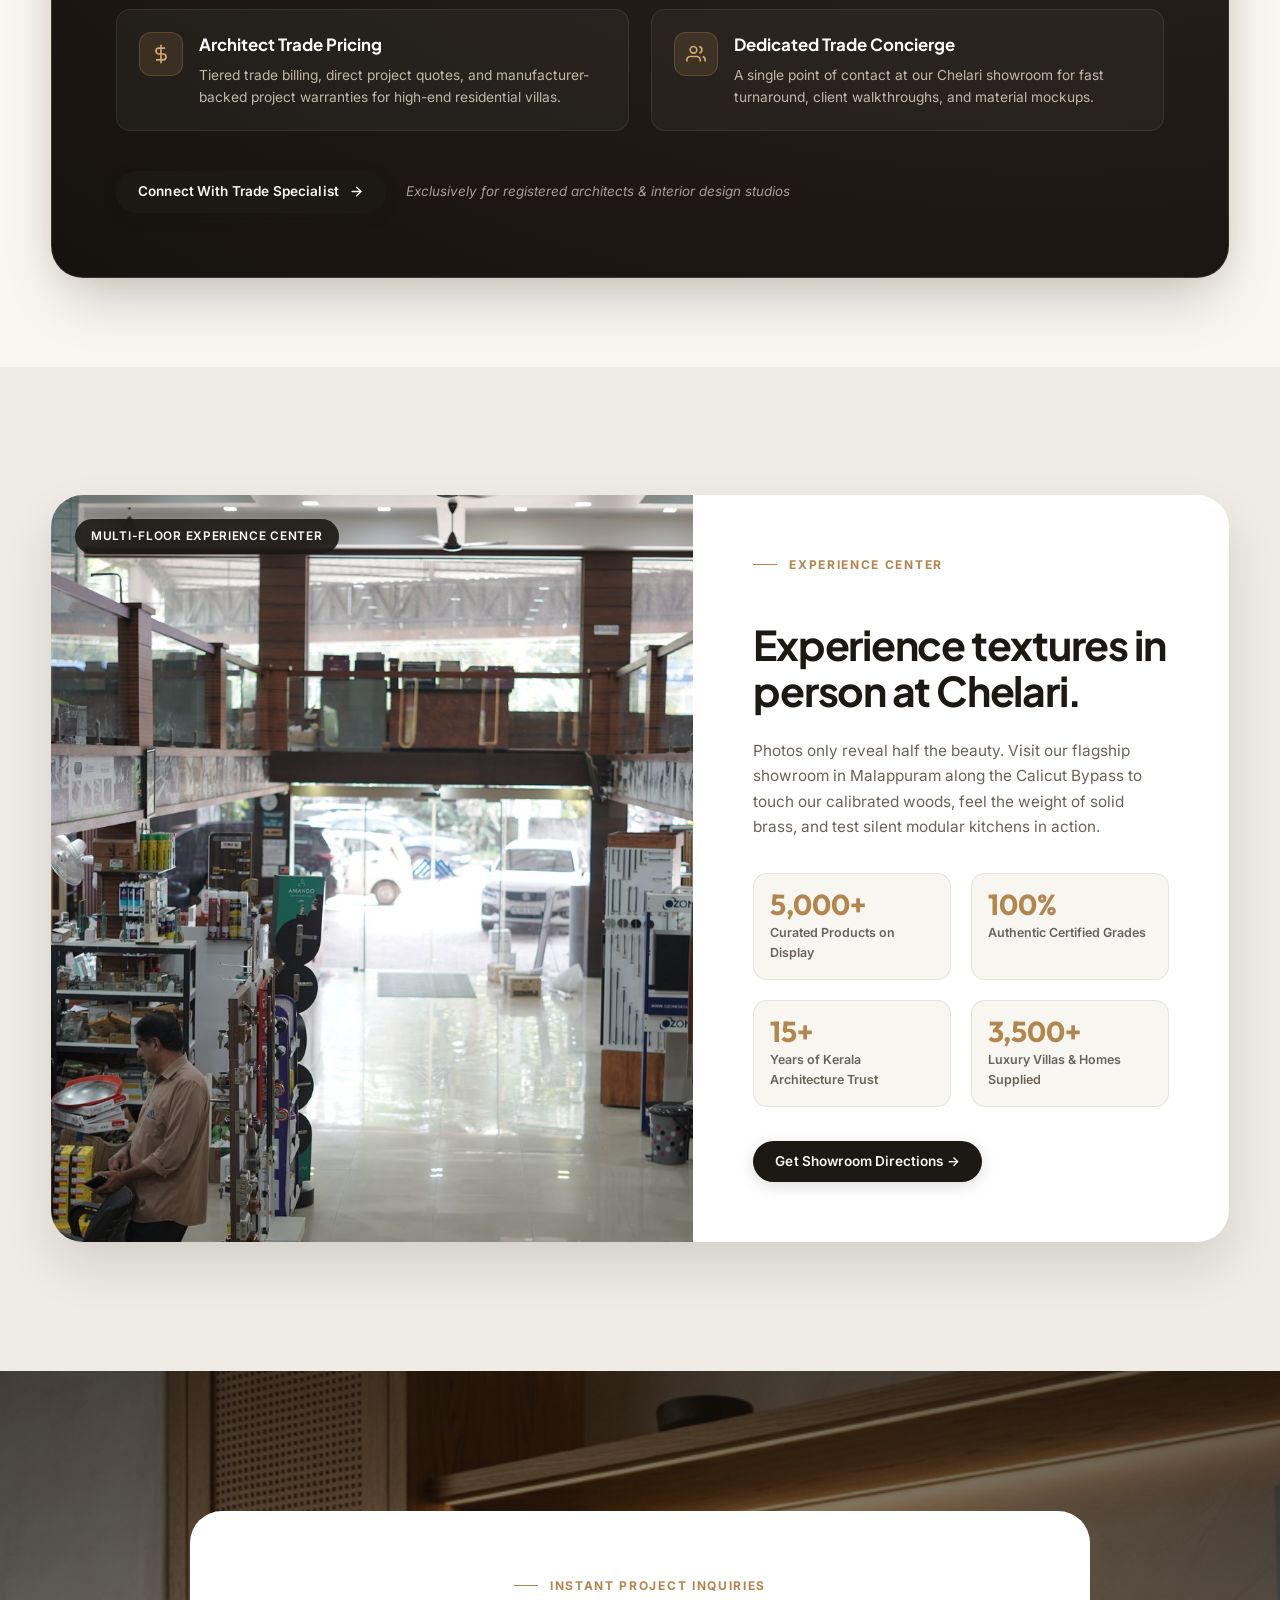
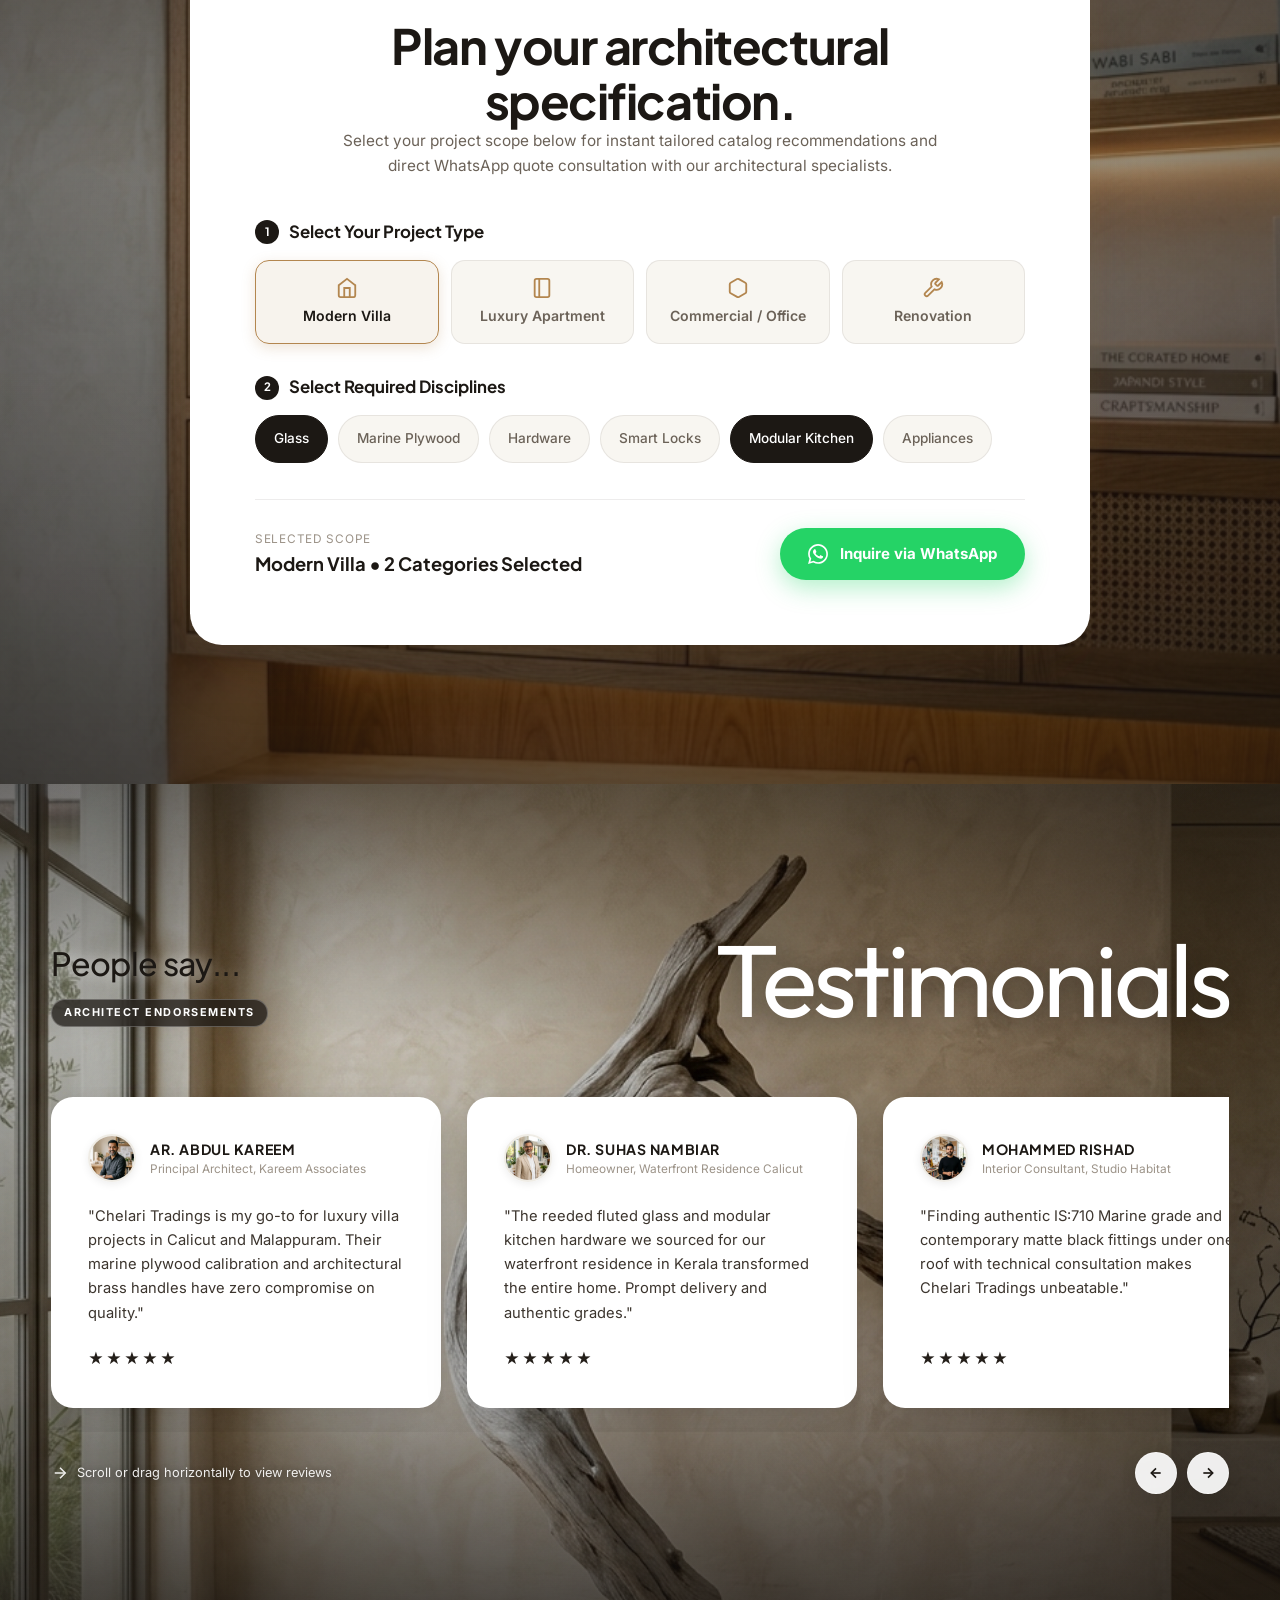
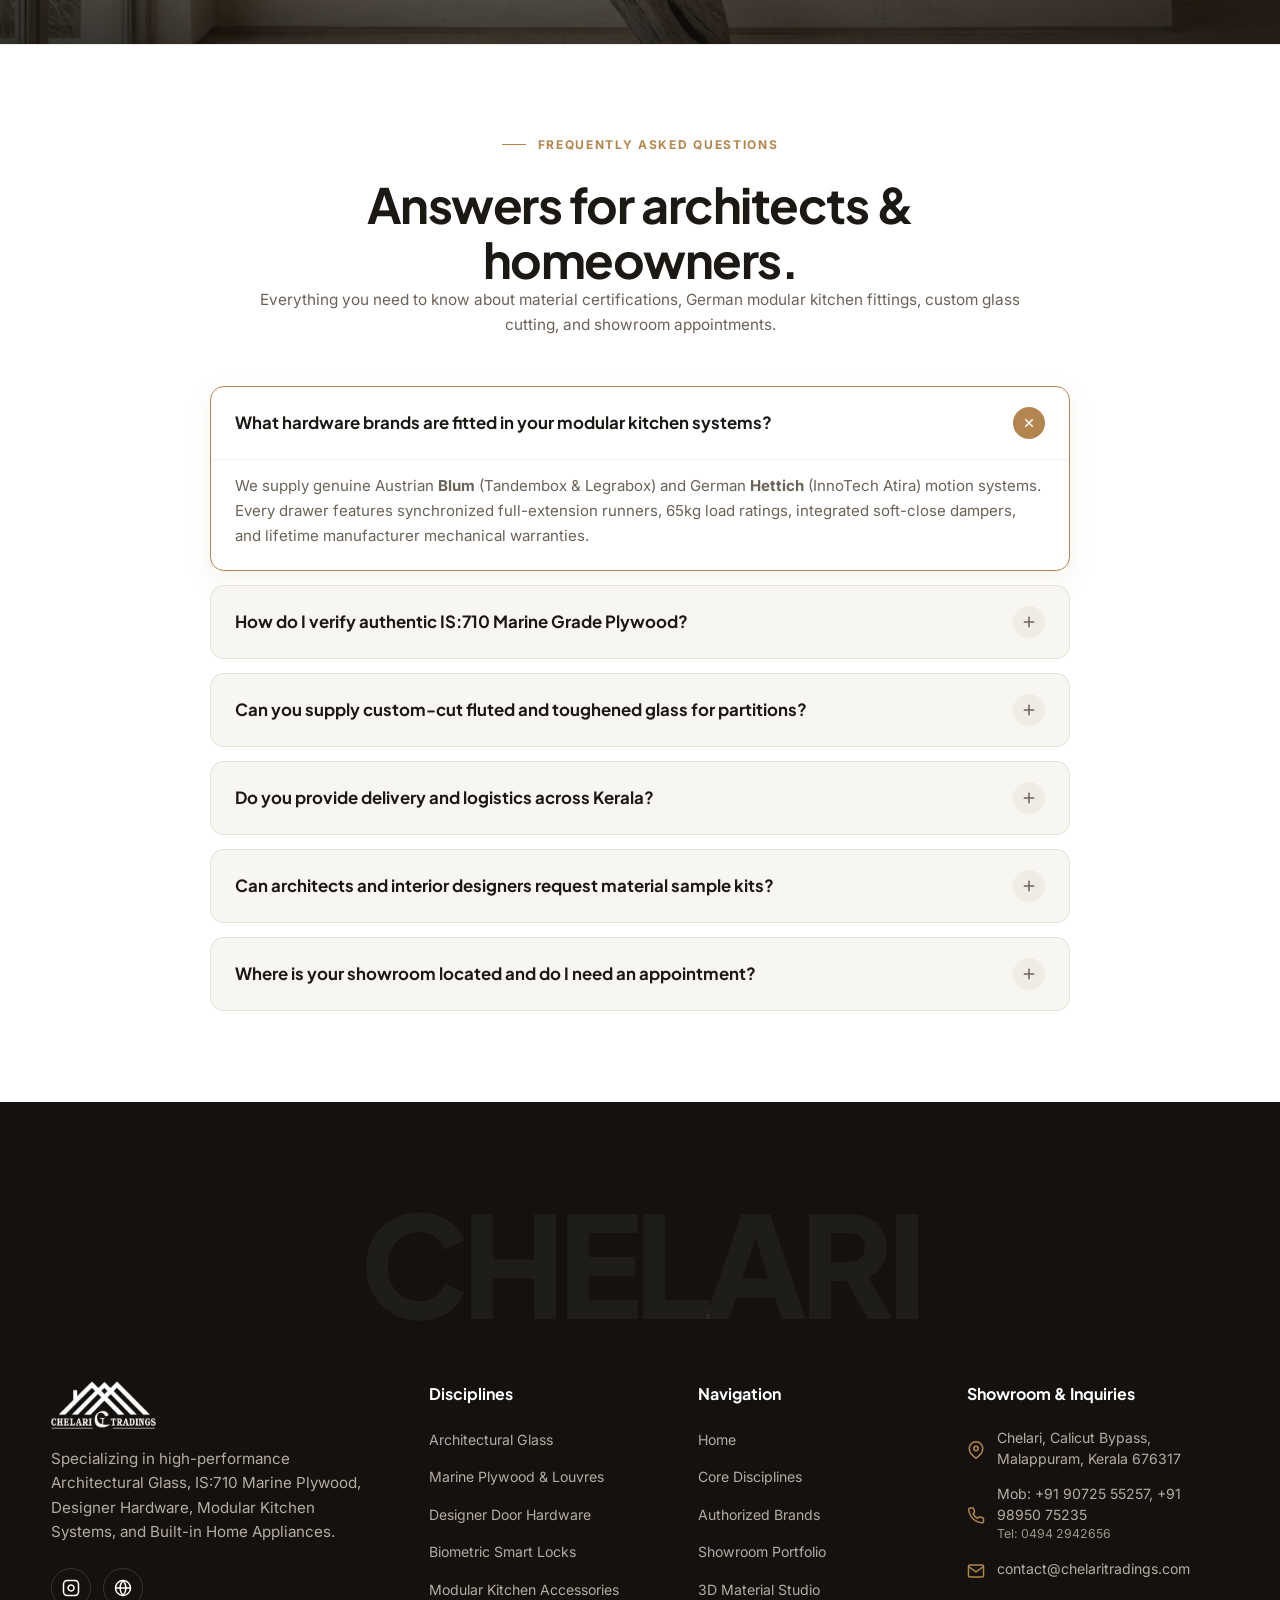
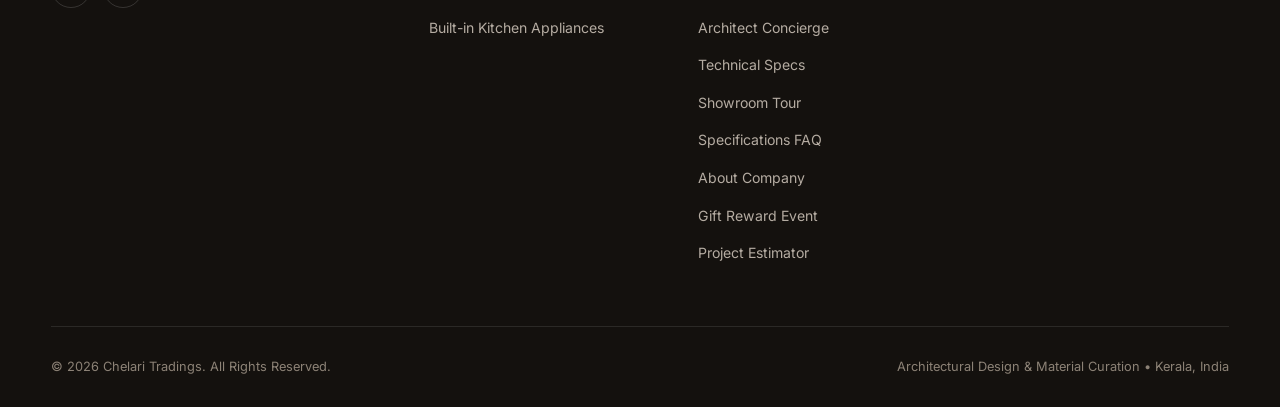
==== commit b97cf5f4: "finished 99%" ====
--- a/index.html
+++ b/index.html
@@ -1256,12 +1256,12 @@
               <span>Select Required Disciplines</span>
             </div>
             <div class="estimator-checkbox-pills">
-              <div class="estimator-check-pill checked" data-cat="Architectural Glass">Architectural Glass</div>
-              <div class="estimator-check-pill" data-cat="IS:710 Marine Plywood">IS:710 Marine Plywood</div>
-              <div class="estimator-check-pill" data-cat="Designer Hardware & Handles">Designer Hardware & Handles</div>
-              <div class="estimator-check-pill" data-cat="Biometric Smart Locks">Biometric Smart Locks</div>
-              <div class="estimator-check-pill checked" data-cat="Modular Kitchen">Modular Kitchen Systems</div>
-              <div class="estimator-check-pill" data-cat="Built-in Appliances">Built-in Kitchen Appliances</div>
+              <div class="estimator-check-pill checked" data-cat="Architectural Glass">Glass</div>
+              <div class="estimator-check-pill" data-cat="IS:710 Marine Plywood">Marine Plywood</div>
+              <div class="estimator-check-pill" data-cat="Designer Hardware & Handles">Hardware</div>
+              <div class="estimator-check-pill" data-cat="Biometric Smart Locks">Smart Locks</div>
+              <div class="estimator-check-pill checked" data-cat="Modular Kitchen">Modular Kitchen</div>
+              <div class="estimator-check-pill" data-cat="Built-in Appliances">Appliances</div>
             </div>
           </div>
 
--- a/css/style.css
+++ b/css/style.css
@@ -135,9 +135,11 @@
   left: 0;
   width: 0%;
   height: 3px;
-  background: linear-gradient(90deg, var(--accent-gold), var(--accent-gold-light), #fff);
+  background: linear-gradient(90deg, var(--accent-gold), var(--accent-gold-light), #ffffff);
+  box-shadow: 0 0 12px rgba(179, 134, 79, 0.5);
   z-index: 9999;
-  transition: width 0.1s linear;
+  pointer-events: none;
+  will-change: width;
 }
 
 /* --- Navigation Header --- */
@@ -459,33 +461,45 @@
   }
 }
 
-/* Scroll-Driven Reveal Base (Framer Soft-Focus Rack into View) */
+/* Scroll-Driven Reveal Base (Clean GPU-Accelerated Glide) */
 .reveal-on-scroll {
   opacity: 0;
-  transform: translateY(36px) scale(0.985);
-  filter: blur(8px);
+  transform: translateY(28px);
   transition: 
-    opacity 0.9s cubic-bezier(0.16, 1, 0.3, 1), 
-    transform 0.9s cubic-bezier(0.16, 1, 0.3, 1),
-    filter 0.9s cubic-bezier(0.16, 1, 0.3, 1);
-  will-change: opacity, transform, filter;
+    opacity 0.85s cubic-bezier(0.16, 1, 0.3, 1), 
+    transform 0.85s cubic-bezier(0.16, 1, 0.3, 1);
+  will-change: opacity, transform;
 }
 
 .reveal-on-scroll.is-revealed {
   opacity: 1;
-  transform: translateY(0) scale(1);
-  filter: blur(0px);
+  transform: translateY(0);
+}
+
+/* Stagger cascade children (Luxurious Sequential Entrance) */
+.stagger-group > * {
+  opacity: 0;
+  transform: translateY(22px);
+  transition: 
+    opacity 0.75s cubic-bezier(0.16, 1, 0.3, 1), 
+    transform 0.75s cubic-bezier(0.16, 1, 0.3, 1);
+  will-change: opacity, transform;
+}
+
+.stagger-group.is-revealed > * {
+  opacity: 1;
+  transform: translateY(0);
 }
 
 /* Stagger cascade delays */
 .stagger-group > *:nth-child(1) { transition-delay: 0.04s; }
-.stagger-group > *:nth-child(2) { transition-delay: 0.12s; }
-.stagger-group > *:nth-child(3) { transition-delay: 0.20s; }
-.stagger-group > *:nth-child(4) { transition-delay: 0.28s; }
-.stagger-group > *:nth-child(5) { transition-delay: 0.36s; }
-.stagger-group > *:nth-child(6) { transition-delay: 0.44s; }
-.stagger-group > *:nth-child(7) { transition-delay: 0.52s; }
-.stagger-group > *:nth-child(8) { transition-delay: 0.60s; }
+.stagger-group > *:nth-child(2) { transition-delay: 0.10s; }
+.stagger-group > *:nth-child(3) { transition-delay: 0.16s; }
+.stagger-group > *:nth-child(4) { transition-delay: 0.22s; }
+.stagger-group > *:nth-child(5) { transition-delay: 0.28s; }
+.stagger-group > *:nth-child(6) { transition-delay: 0.34s; }
+.stagger-group > *:nth-child(7) { transition-delay: 0.40s; }
+.stagger-group > *:nth-child(8) { transition-delay: 0.46s; }
 
 /* --- Hero Section --- */
 .hero-section {
@@ -1921,10 +1935,11 @@
 
 .estimator-backdrop-img {
   width: 100%;
-  height: 100%;
+  height: 115%;
   object-fit: cover;
   object-position: center;
-  transform: scale(1.03);
+  transform: scale(1.05);
+  will-change: transform;
 }
 
 .estimator-backdrop-overlay {
@@ -2124,10 +2139,11 @@
 
 .testimonials-backdrop-img {
   width: 100%;
-  height: 100%;
+  height: 115%;
   object-fit: cover;
   object-position: center 30%;
-  transform: scale(1.02);
+  transform: scale(1.05);
+  will-change: transform;
 }
 
 .testimonials-backdrop-overlay {
@@ -2895,12 +2911,64 @@
     grid-template-columns: 1fr;
     gap: 6px;
   }
+  /* Estimator Mobile Compact Layout */
+  .estimator-card {
+    padding: 24px 18px;
+    border-radius: var(--radius-lg);
+  }
+  .estimator-header {
+    margin-bottom: 20px;
+  }
+  .estimator-header .section-lead-text {
+    display: none;
+  }
+  .estimator-step-group {
+    margin-bottom: 18px;
+  }
+  .estimator-step-title {
+    font-size: 0.92rem;
+    margin-bottom: 10px;
+  }
+  .estimator-options-grid {
+    grid-template-columns: repeat(2, 1fr);
+    gap: 8px;
+  }
+  .estimator-btn-choice {
+    padding: 10px 8px;
+    font-size: 0.8rem;
+    flex-direction: row;
+    gap: 6px;
+    justify-content: center;
+  }
+  .estimator-btn-choice svg {
+    width: 16px;
+    height: 16px;
+  }
+  .estimator-checkbox-pills {
+    display: flex;
+    flex-wrap: wrap;
+    gap: 6px;
+  }
+  .estimator-check-pill {
+    padding: 7px 12px;
+    font-size: 0.78rem;
+    font-weight: 600;
+    border-radius: var(--radius-pill);
+  }
   .estimator-cta-bar {
+    margin-top: 20px;
+    padding-top: 18px;
     flex-direction: column;
     align-items: stretch;
     text-align: center;
+    gap: 12px;
+  }
+  .estimator-summary-text {
+    font-size: 0.95rem;
   }
   .btn-whatsapp-inquire {
+    padding: 12px 20px;
+    font-size: 0.9rem;
     justify-content: center;
   }
   .stage-info-tray {
@@ -3027,6 +3095,7 @@
 
   .brand-card {
     position: sticky;
+    opacity: 1 !important;
     background: #ffffff;
     border: 1px solid rgba(212, 197, 169, 0.45);
     border-radius: var(--radius-lg);
@@ -3344,6 +3413,27 @@
 }
 
 /* ==========================================================================
+   Accessibility: Reduced Motion Preference
+   ========================================================================== */
+@media (prefers-reduced-motion: reduce) {
+  *,
+  *::before,
+  *::after {
+    animation-duration: 0.01ms !important;
+    animation-iteration-count: 1 !important;
+    transition-duration: 0.01ms !important;
+    scroll-behavior: auto !important;
+  }
+
+  .reveal-on-scroll,
+  .stagger-group > * {
+    opacity: 1 !important;
+    transform: none !important;
+    transition: none !important;
+  }
+}
+
+/* ==========================================================================
    Print & Client PDF Presentation Stylesheet (Seamless Continuous Master View)
    ========================================================================== */
 @media print {
@@ -3376,7 +3466,8 @@
     box-shadow: none !important;
   }
 
-  .reveal-on-scroll {
+  .reveal-on-scroll,
+  .stagger-group > * {
     opacity: 1 !important;
     transform: none !important;
     filter: none !important;
